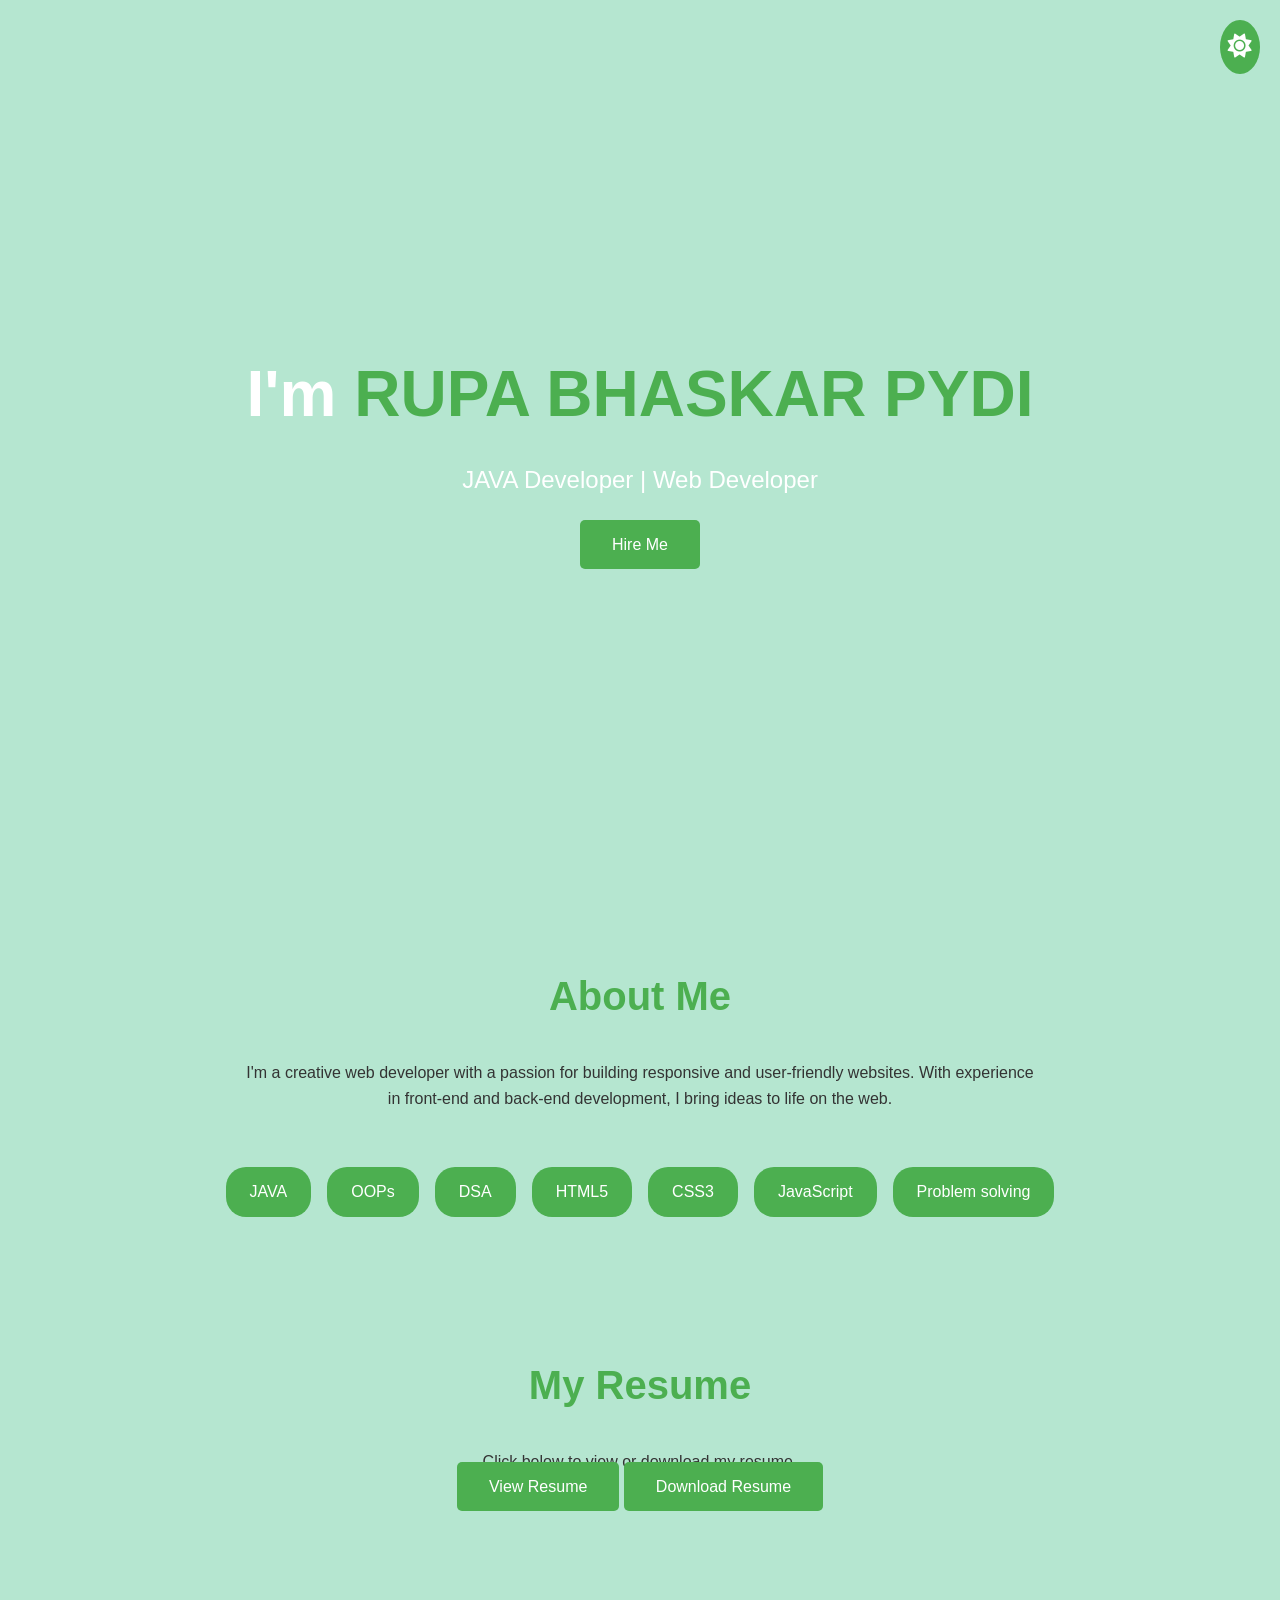
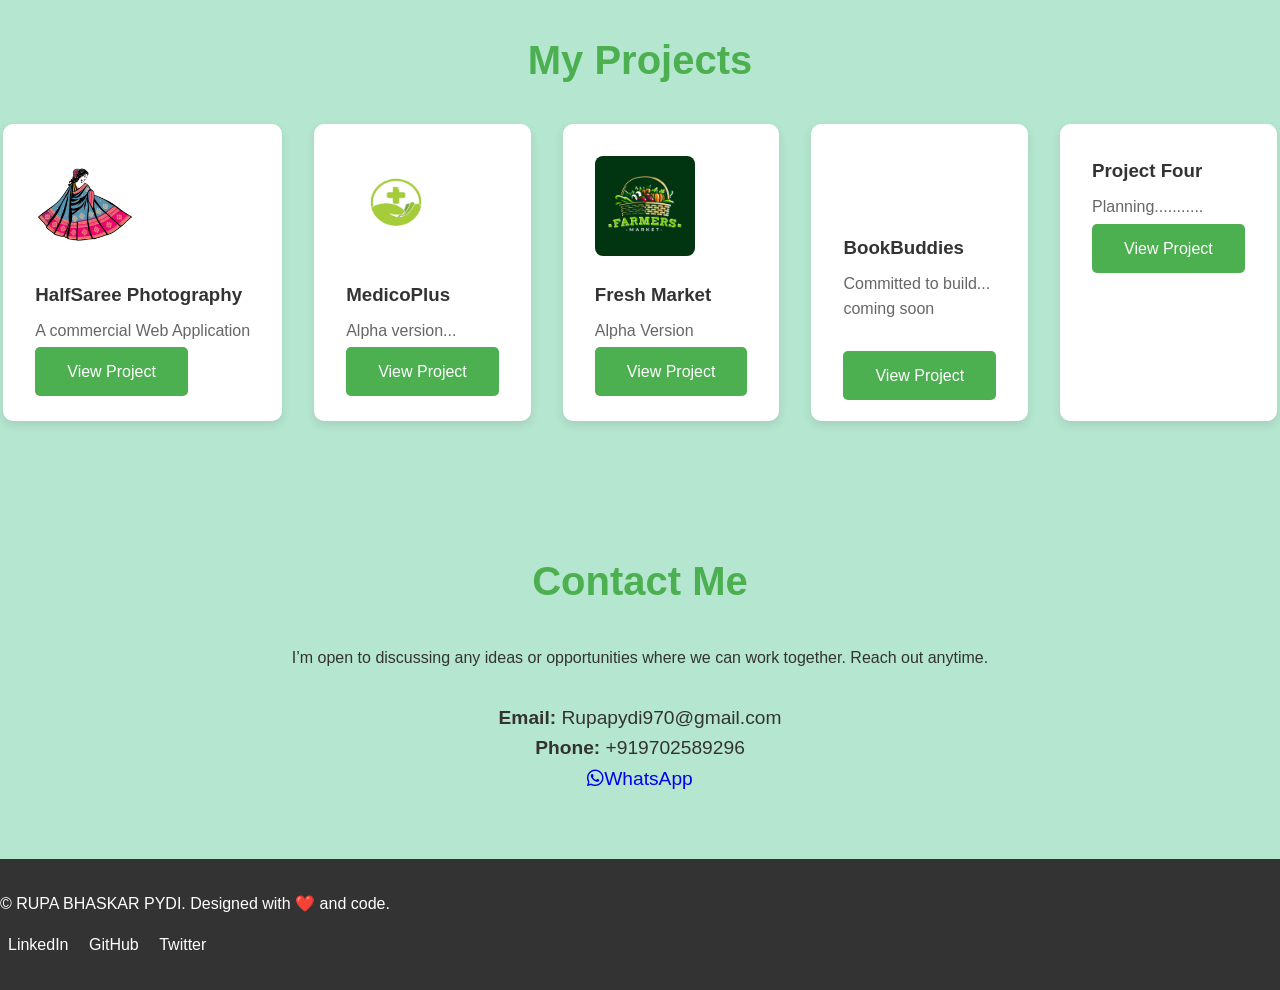
==== index.html @ 327c21d5 "Update index.html" ====
<!DOCTYPE html>
<html lang="en">
<head>
    <meta charset="UTF-8">
    <meta name="viewport" content="width=device-width, initial-scale=1.0">
    <meta http-equiv="X-UA-Compatible" content="ie=edge">
    <title>RupaBhaskar Pydi</title>
    <link rel="stylesheet" href="port.css">
    <!-- <link href="https://fonts.googleapis.com/css2?family=Poppins:wght@300;400;600&display=swap" rel="stylesheet"> -->
    <link rel="stylesheet" href="https://cdnjs.cloudflare.com/ajax/libs/font-awesome/6.0.0-beta3/css/all.min.css" />
</head>
<body >
   <div class="theme-toggle">
        <i id="theme-icon" class="fas fa-sun"></i>
    </div>
    <header>
        <div class="container">
            <div class="hero-content">
                <h1 class="title">I'm <span>RUPA BHASKAR PYDI</span></h1>
                <p class="subtitle">JAVA Developer | Web Developer</p>
                <a href="#contact" class="btn">Hire Me</a>
            </div>
        </div>
    </header>

    <section id="about" class="section">
        <div class="container">
            <h2 class="section-title">About Me</h2>
            <p class="about-text">
                I'm a creative web developer with a passion for building responsive and user-friendly websites. With experience in front-end and back-end development, I bring ideas to life on the web.
            </p>
            <div class="skills">
                <div class="skill-item">JAVA</div>
                <div class="skill-item">OOPs</div>
                <div class="skill-item">DSA</div>
                <div class="skill-item">HTML5</div>
                <div class="skill-item">CSS3</div>
                <div class="skill-item">JavaScript</div>
                <div class="skill-item">Problem solving</div>
            </div>
        </div>
    </section>
      <section id="resume" class="section">
    <div class="container">
        <h2 class="section-title">My Resume</h2>
        <p class="resume-text">Click below to view or download my resume.</p>
        <div class="resume-actions">
            <a href="resume.pdf" class="btn" target="_blank">View Resume</a>
            <a href="resume.pdf" class="btn" download>Download Resume</a>
        </div>
    </div>
</section>

    <section id="projects" class="section">
        <div class="container">
            <h2 class="section-title">My Projects</h2>
            <div class="projects-grid">
                  <div class="project-card">
                    <img src="logo2.png" width="100px" height="100px" alt="Project 1">
                    <h3>HalfSaree Photography</h3>
                    <p>A commercial Web Application </p>
                    <a href="https://halfsaree-event.vercel.app/" class="btn" target="_blank">View Project</a>
                </div>
                <div class="project-card">
                    <img src="logo1.png" width="100px" height="100px" alt="Project 1">
                    <h3>MedicoPlus</h3>
                    <p>Alpha version...</p>
                    <a href="https://rsmedicoplus.netlify.app/" class="btn" target="_blank">View Project</a>
                </div>
                 <div class="project-card">
                    <img src="Market.jpg" width="100px" height="100px" alt="Project 2">
                    <h3>Fresh Market </h3>
                    <p>Alpha Version</p>
                    <a href="https://nanimarket.netlify.app/" class="btn" target="_blank">View Project</a>
                </div>
                <div class="project-card"><br><br><br>
                    <h3>BookBuddies</h3>
                    <p>Committed to build... <br> coming soon</p>
                    <br>
                    <a href="#" class="btn" target="_blank">View Project</a>
                </div>
                <div class="project-card">
                    <h3>Project Four </h3>
                    <p>Planning...........</p>
                    <a href="#" class="btn" target="_blank">View Project</a>
                </div>
                <!-- Add more projects as needed -->
            </div>
        </div>
    </section>

    <section id="contact" class="section">
        <div class="container">
            <h2 class="section-title">Contact Me</h2>
            <p class="contact-text">I’m open to discussing any ideas or opportunities where we can work together. Reach out anytime.</p>
            <div class="contact-info">
                <p><strong>Email:</strong> Rupapydi970@gmail.com</p>
                <p><strong>Phone:</strong> +919702589296</p>
                <a href="https://wa.me/9703589296" style="text-decoration: none;"><i class="fa-brands fa-whatsapp"></i>WhatsApp</a>

            </div>
        </div>
    </section>

    <footer>
        <div class="container">
            <p>&copy; RUPA BHASKAR PYDI. Designed with ❤️ and code.</p>
            <ul class="social-links">
                <li><a href="https://www.linkedin.com/in/rupabhaskar-pydi-5rb/" target="_blank">LinkedIn</a></li>
                <li><a href="https://github.com/Rupabhaskar" target="_blank">GitHub</a></li>
                <li><a href="#" target="_blank">Twitter</a></li>
            </ul>
        </div>
    </footer>

    <script src="Port.js"></script>
</body>
</html>
---- port.css ----
/* Reset */
* {
    margin: 0;
    padding: 0;
    box-sizing: border-box;
}

body {
    font-family: 'Poppins', sans-serif;
    color: var(--text-color, #333);
    background-color: var(--background-color, #f7f7f7);
    line-height: 1.6;
    scroll-behavior: smooth;
    transition: background-color 0.3s, color 0.3s;
}

:root {
    --background-color: #b5e6d0;
    --text-color: #333;
    --primary-color: #4CAF50;
    --secondary-color: #666;
}

.dark-theme {
    --background-color: #333;
    --text-color: #f7f7f7;
    --primary-color: #45a049;
    --secondary-color: #ccc;
}

header {
    background-image: url('assets/hero-background.jpg');
    background-size: cover;
    background-position: center;
    height: 100vh;
    display: flex;
    justify-content: center;
    align-items: center;
    color: white;
    text-align: center;
    position: relative;
}

.header::before {
    content: '';
    position: absolute;
    top: 0;
    left: 0;
    right: 0;
    bottom: 0;
    background-color: rgba(0, 0, 0, 0.5);
}

.hero-content {
    z-index: 1;
}

.title {
    font-size: 4rem;
    margin-bottom: 1rem;
}

.title span {
    color: var(--primary-color);
}

.subtitle {
    font-size: 1.5rem;
    margin-bottom: 2rem;
}

.btn {
    padding: 1rem 2rem;
    background-color: var(--primary-color);
    color: white;
    border: none;
    border-radius: 5px;
    cursor: pointer;
    text-decoration: none;
    transition: background 0.3s ease;
}

.btn:hover {
    background-color: #45a049;
}

.section {
    padding: 4rem 0;
    text-align: center;
}

.section-title {
    font-size: 2.5rem;
    margin-bottom: 2rem;
    color: var(--primary-color);
}

.about-text {
    max-width: 800px;
    margin: 0 auto 3rem auto;
}

.skills {
    display: flex;
    justify-content: center;
    flex-wrap: wrap;
}

.skill-item {
    background-color: var(--primary-color);
    color: white;
    margin: 0.5rem;
    padding: 0.75rem 1.5rem;
    border-radius: 20px;
}

.projects-grid {
    display: flex;
    gap: 2rem;
    justify-content: center;
    flex-wrap: wrap;
}

.project-card {
    background-color: white;
    padding: 2rem;
    border-radius: 10px;
    box-shadow: 0 4px 10px rgba(0, 0, 0, 0.1);
    transition: transform 0.3s ease;
    text-align: left;
}

.project-card img {
    max-width: 100%;
    border-radius: 8px;
    margin-bottom: 1rem;
}

.project-card h3 {
    margin-bottom: 0.5rem;
    color: #333;
}

.project-card p {
    margin-bottom: 1rem;
    color: #666;
}

.project-card:hover {
    transform: translateY(-10px);
}

.contact-text {
    margin-bottom: 2rem;
}

.contact-info {
    font-size: 1.2rem;
}

footer {
    background-color: #333;
    color: white;
    padding: 2rem 0;
}

footer p {
    margin-bottom: 1rem;
}

.social-links {
    list-style: none;
}

.social-links li {
    display: inline-block;
    margin: 0 0.5rem;
}

.social-links li a {
    color: white;
    text-decoration: none;
    transition: color 0.3s ease;
}

.social-links li a:hover {
    color: var(--primary-color);
}

.theme-toggle {
    position: fixed;
    top: 20px;
    right: 20px;
    cursor: pointer;
    font-size: 1.5rem;
    background-color: var(--primary-color);
    padding: 0.5rem;
    border-radius: 50%;
    color: white;
    z-index: 1000;
    transition: background-color 0.3s;
}

.theme-toggle:hover {
    background-color: #45a049;
}
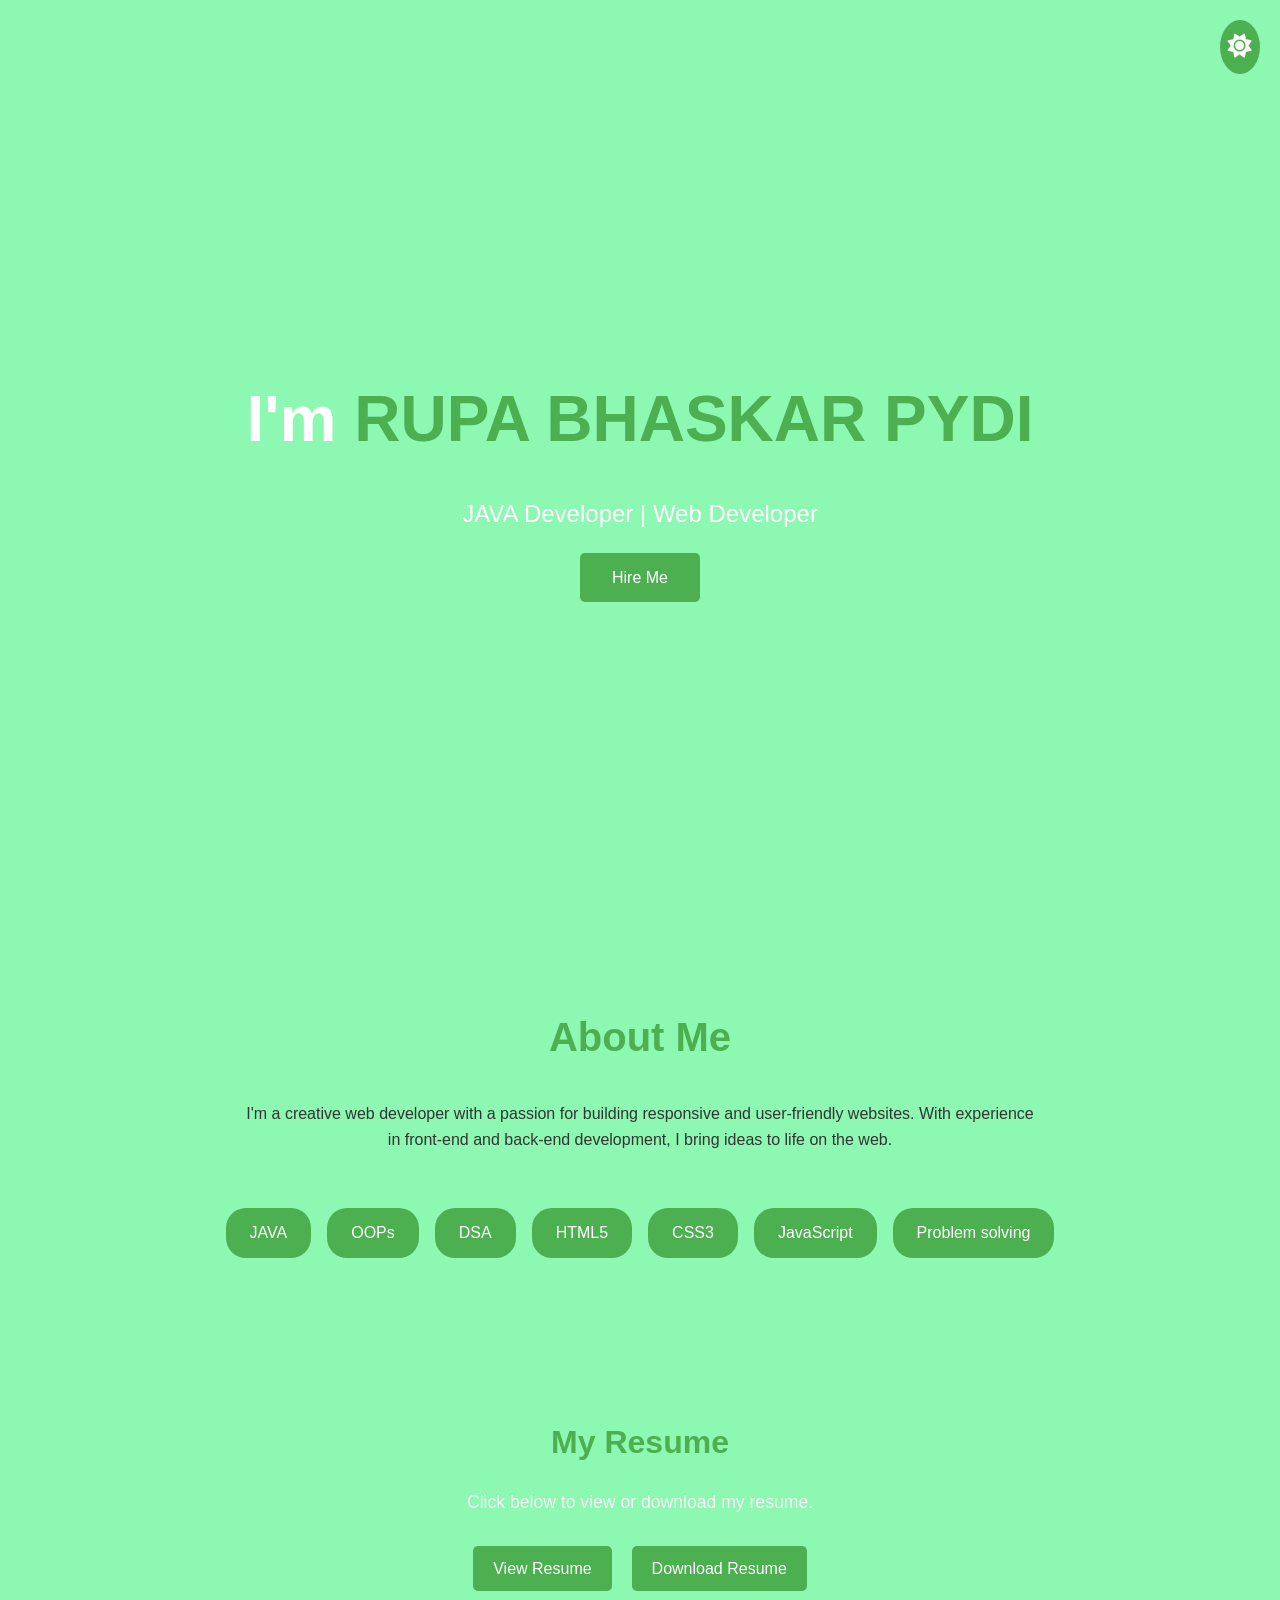
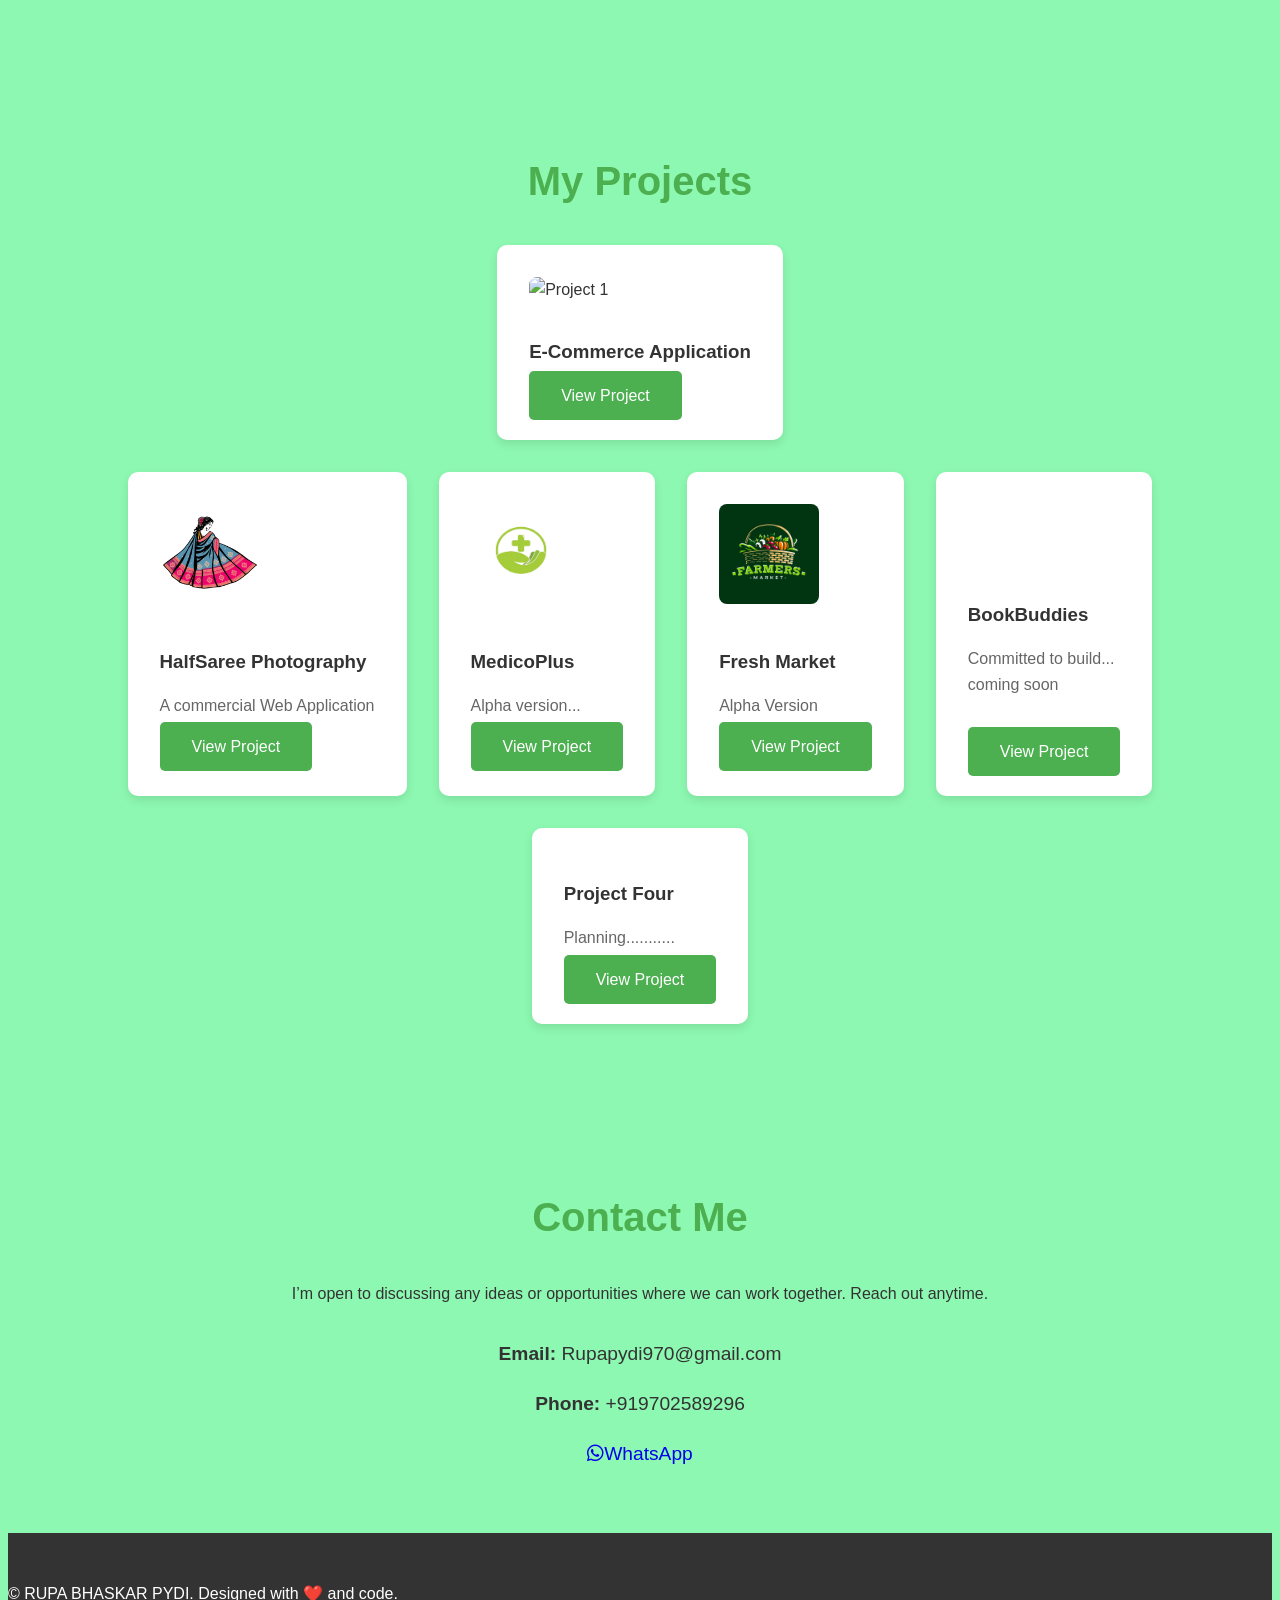
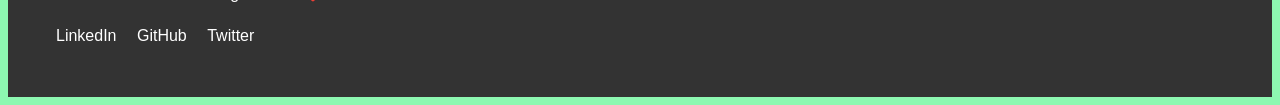
==== commit ba1c97ef: "Update index.html" ====
--- a/index.html
+++ b/index.html
@@ -54,6 +54,13 @@
     <section id="projects" class="section">
         <div class="container">
             <h2 class="section-title">My Projects</h2>
+            <div class="projects-grid">
+                  <div class="project-card">
+                    <img src="logo3.png" width="100px" height="100px" alt="Project 1">
+                    <h3>E-Commerce Application</h3>
+                    <p> </p>
+                    <a href="https://ecomarc.vercel.app/" class="btn" target="_blank">View Project</a>
+                </div>
             <div class="projects-grid">
                   <div class="project-card">
                     <img src="logo2.png" width="100px" height="100px" alt="Project 1">
--- a/port.css
+++ b/port.css
@@ -1,4 +1,4 @@
-/* Reset */
+Reset
 * {
     margin: 0;
     padding: 0;
@@ -15,7 +15,7 @@
 }
 
 :root {
-    --background-color: #b5e6d0;
+    --background-color: #8df8b1;
     --text-color: #333;
     --primary-color: #4CAF50;
     --secondary-color: #666;
@@ -81,7 +81,7 @@
 }
 
 .btn:hover {
-    background-color: #45a049;
+    background-color: #00ff80;
 }
 
 .section {
@@ -202,5 +202,43 @@
 }
 
 .theme-toggle:hover {
-    background-color: #45a049;
-}
+    background-color: ;
+}
+
+#resume {
+    text-align: center;
+    padding: 60px 20px;
+    background-color: var(--background-color);
+}
+
+#resume .section-title {
+    font-size: 2em;
+    margin-bottom: 20px;
+    color: var(--primary-color);
+}
+
+.resume-text {
+    font-size: 1.1em;
+    margin-bottom: 30px;
+    color: #f8f5f5;
+}
+
+.resume-actions {
+    display: flex;
+    justify-content: center;
+    gap: 20px;
+}
+
+.resume-actions .btn {
+    padding: 10px 20px;
+    background-color: #4CAF50; /* You can customize this */
+    color: white;
+    text-decoration: none;
+    border-radius: 5px;
+    transition: background-color 0.3s;
+}
+
+.resume-actions .btn:hover {
+    background-color: #91c29c;
+}
+
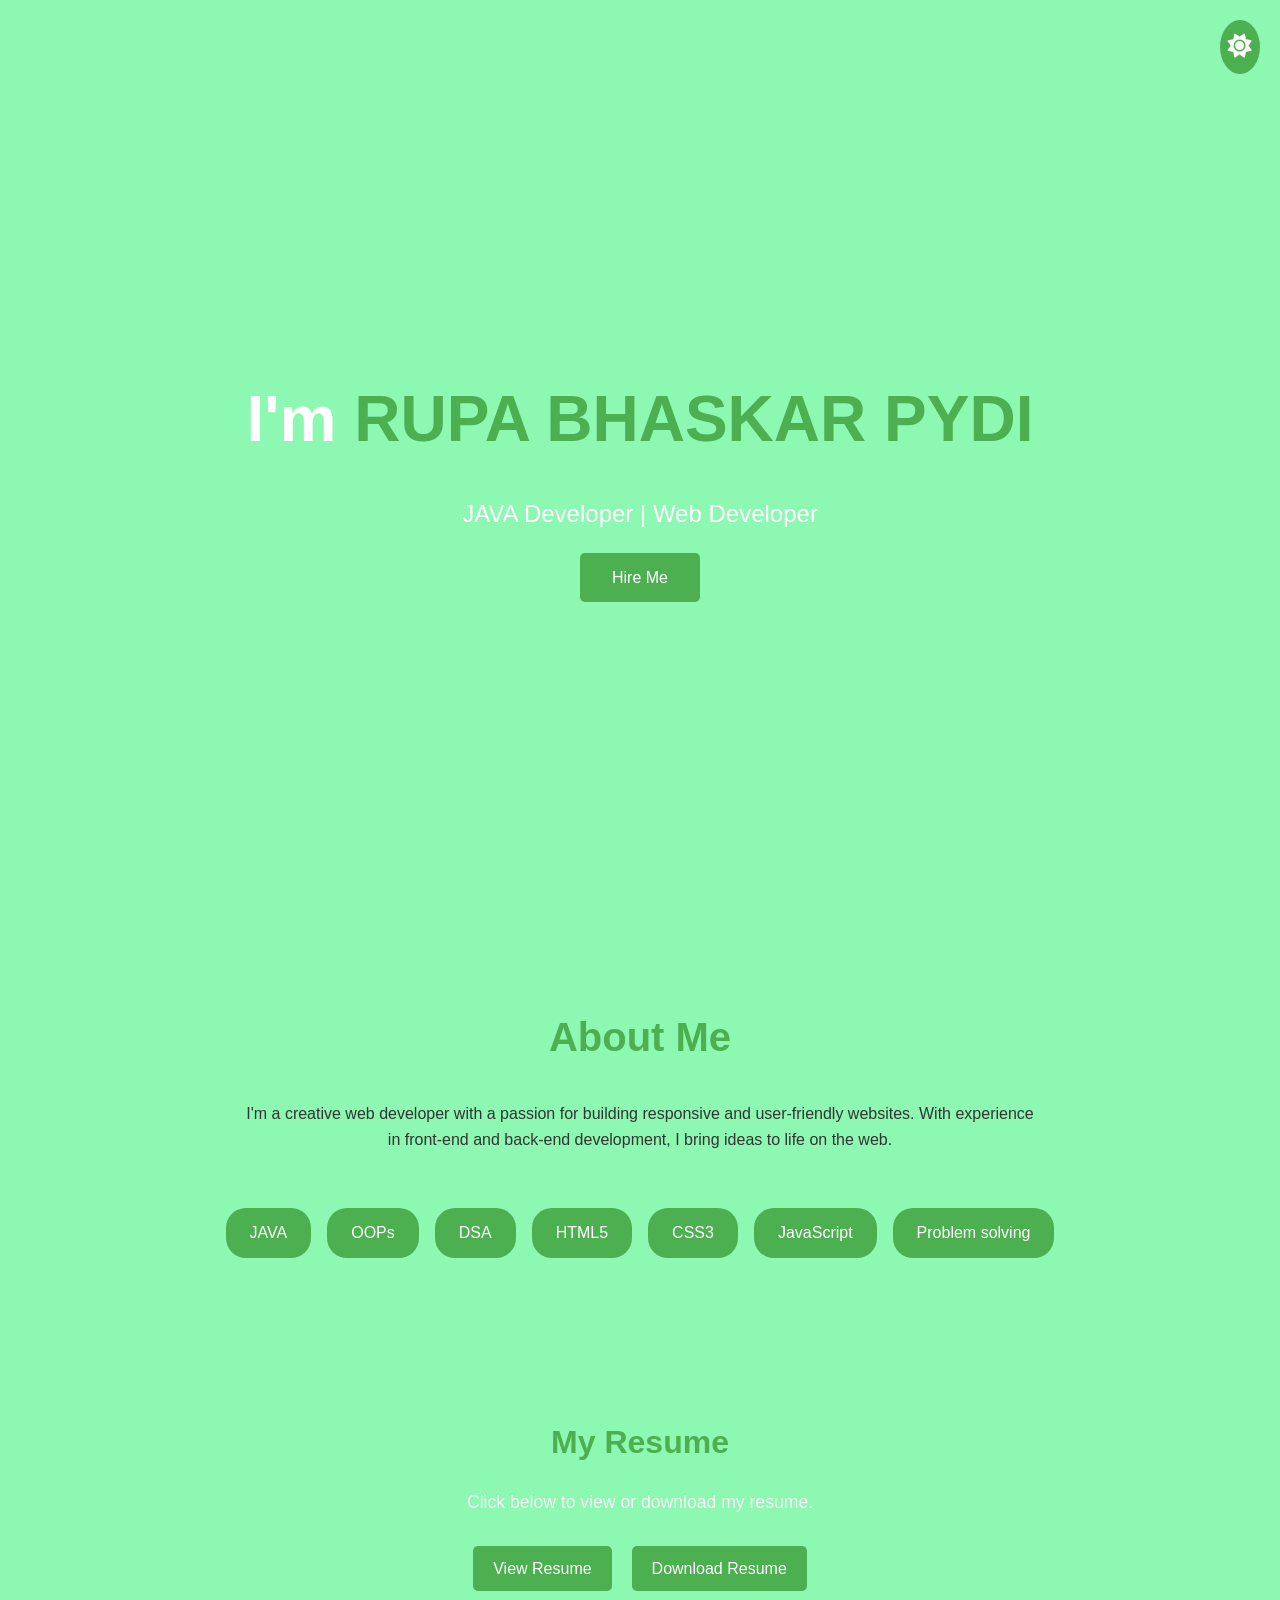
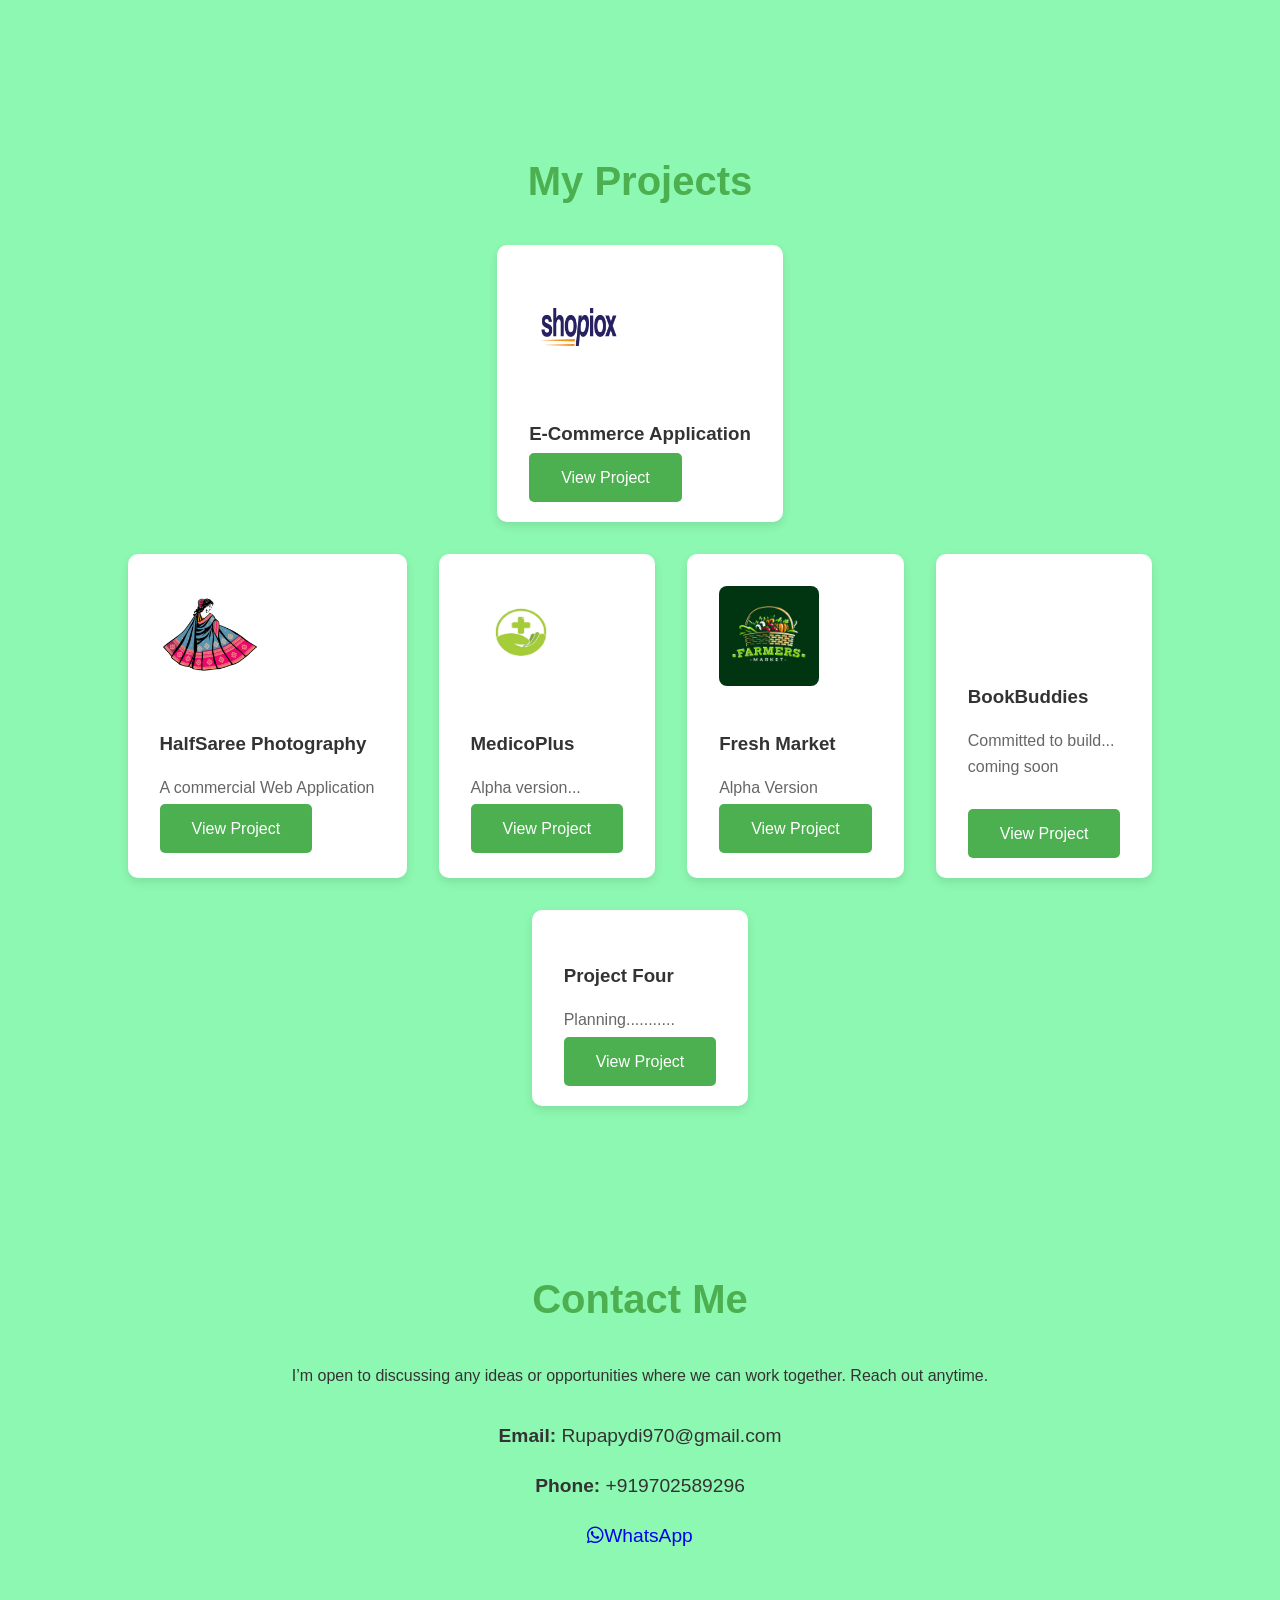
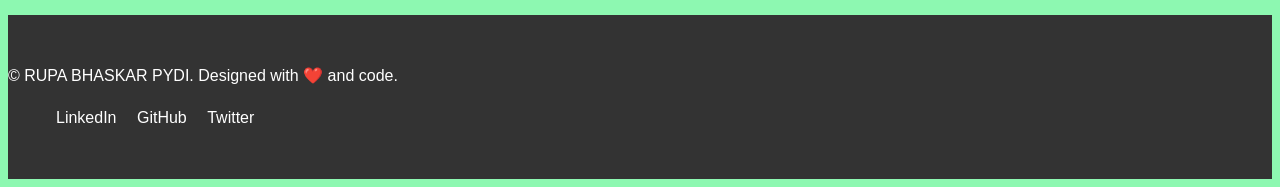
==== commit 6a836e96: "Update index.html" ====
--- a/index.html
+++ b/index.html
@@ -56,7 +56,7 @@
             <h2 class="section-title">My Projects</h2>
             <div class="projects-grid">
                   <div class="project-card">
-                    <img src="logo3.png" width="100px" height="100px" alt="Project 1">
+                    <img src="shopx.png" width="100px" height="100px" alt="Project 1">
                     <h3>E-Commerce Application</h3>
                     <p> </p>
                     <a href="https://ecomarc.vercel.app/" class="btn" target="_blank">View Project</a>
@@ -123,3 +123,4 @@
     <script src="Port.js"></script>
 </body>
 </html>
+
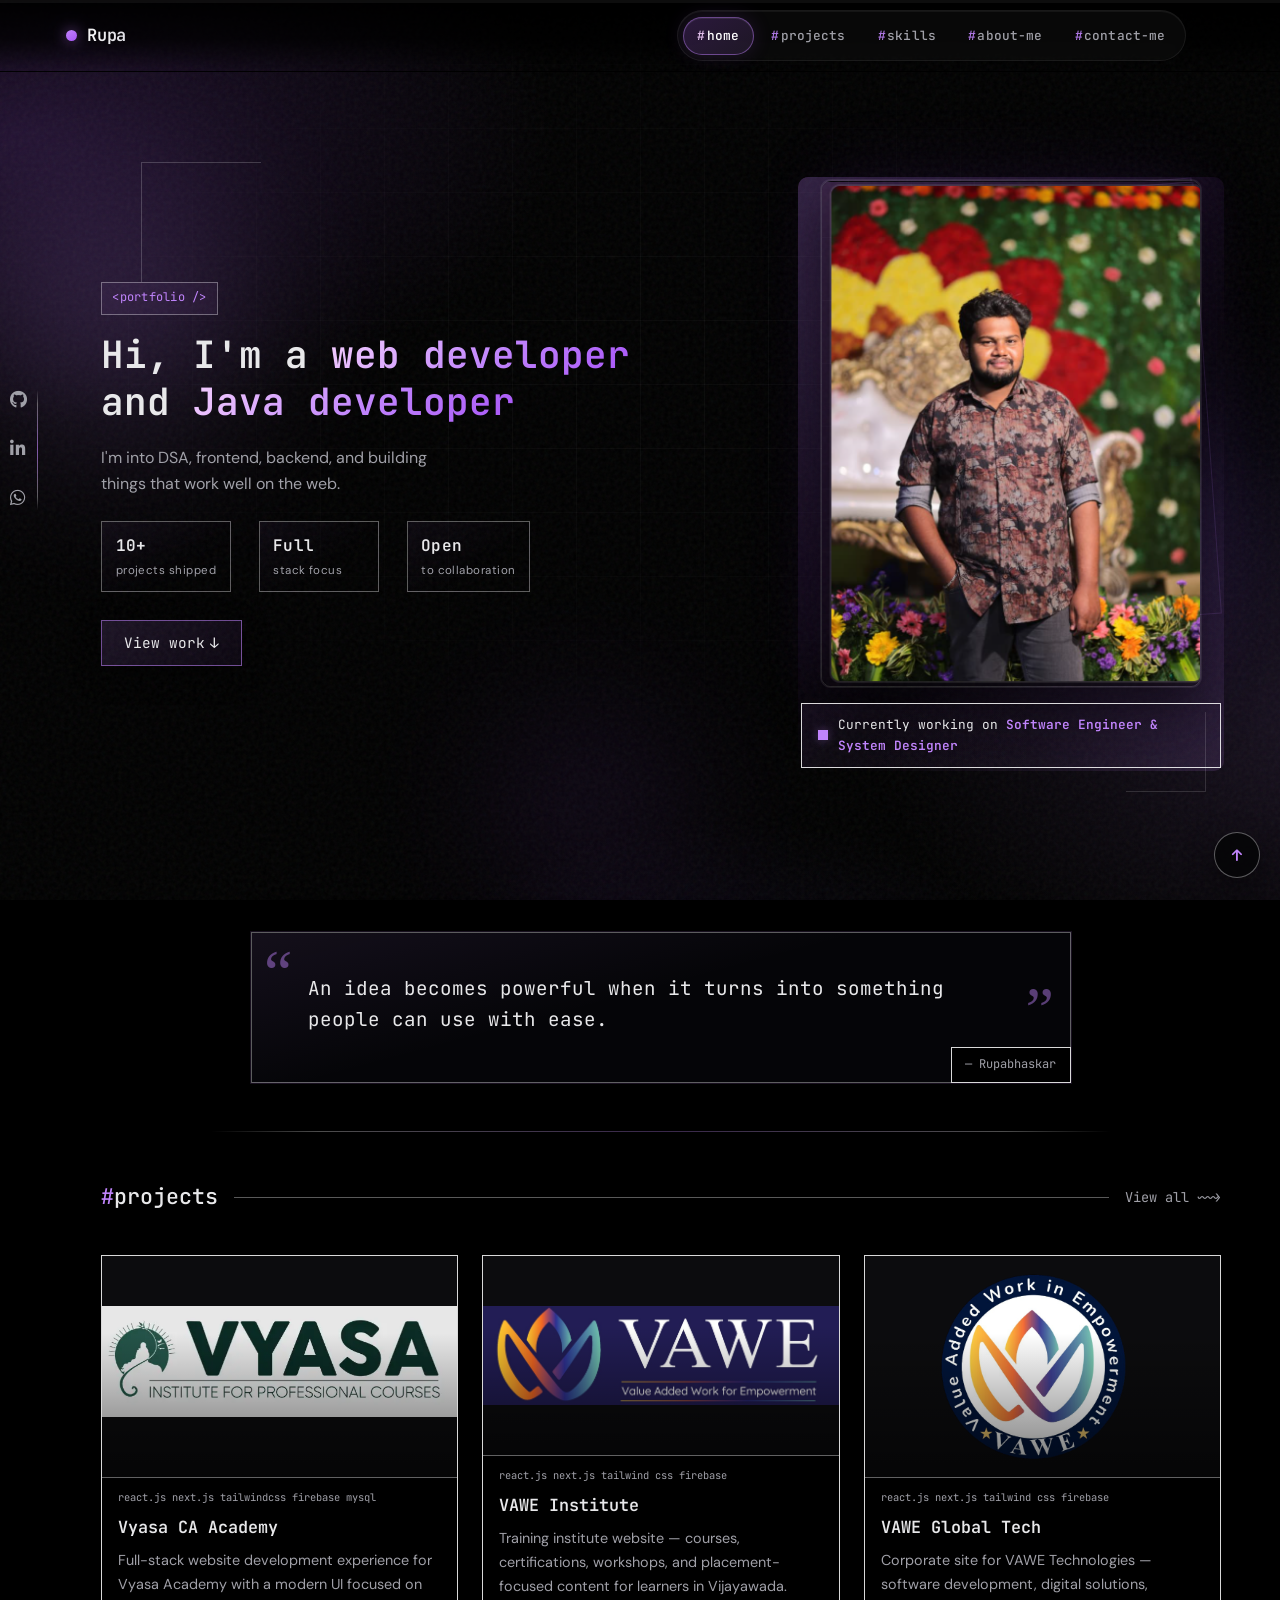
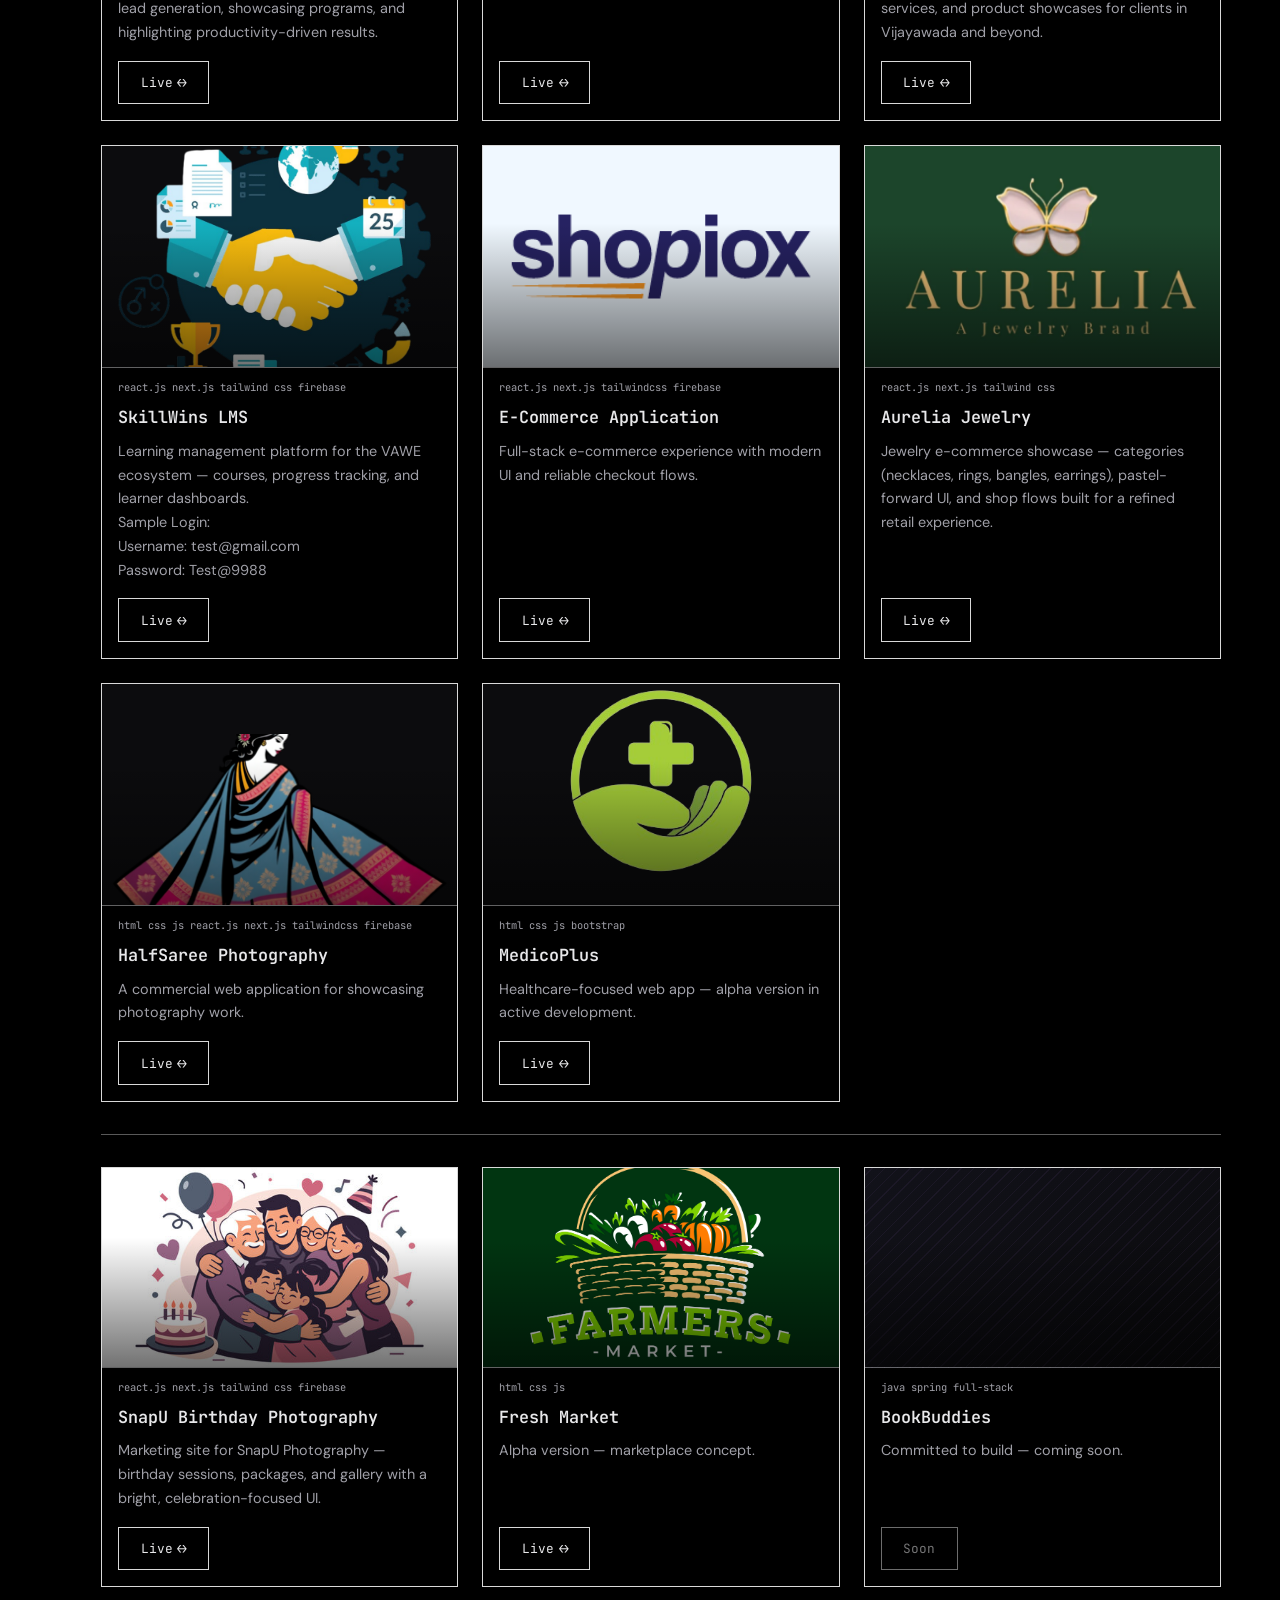
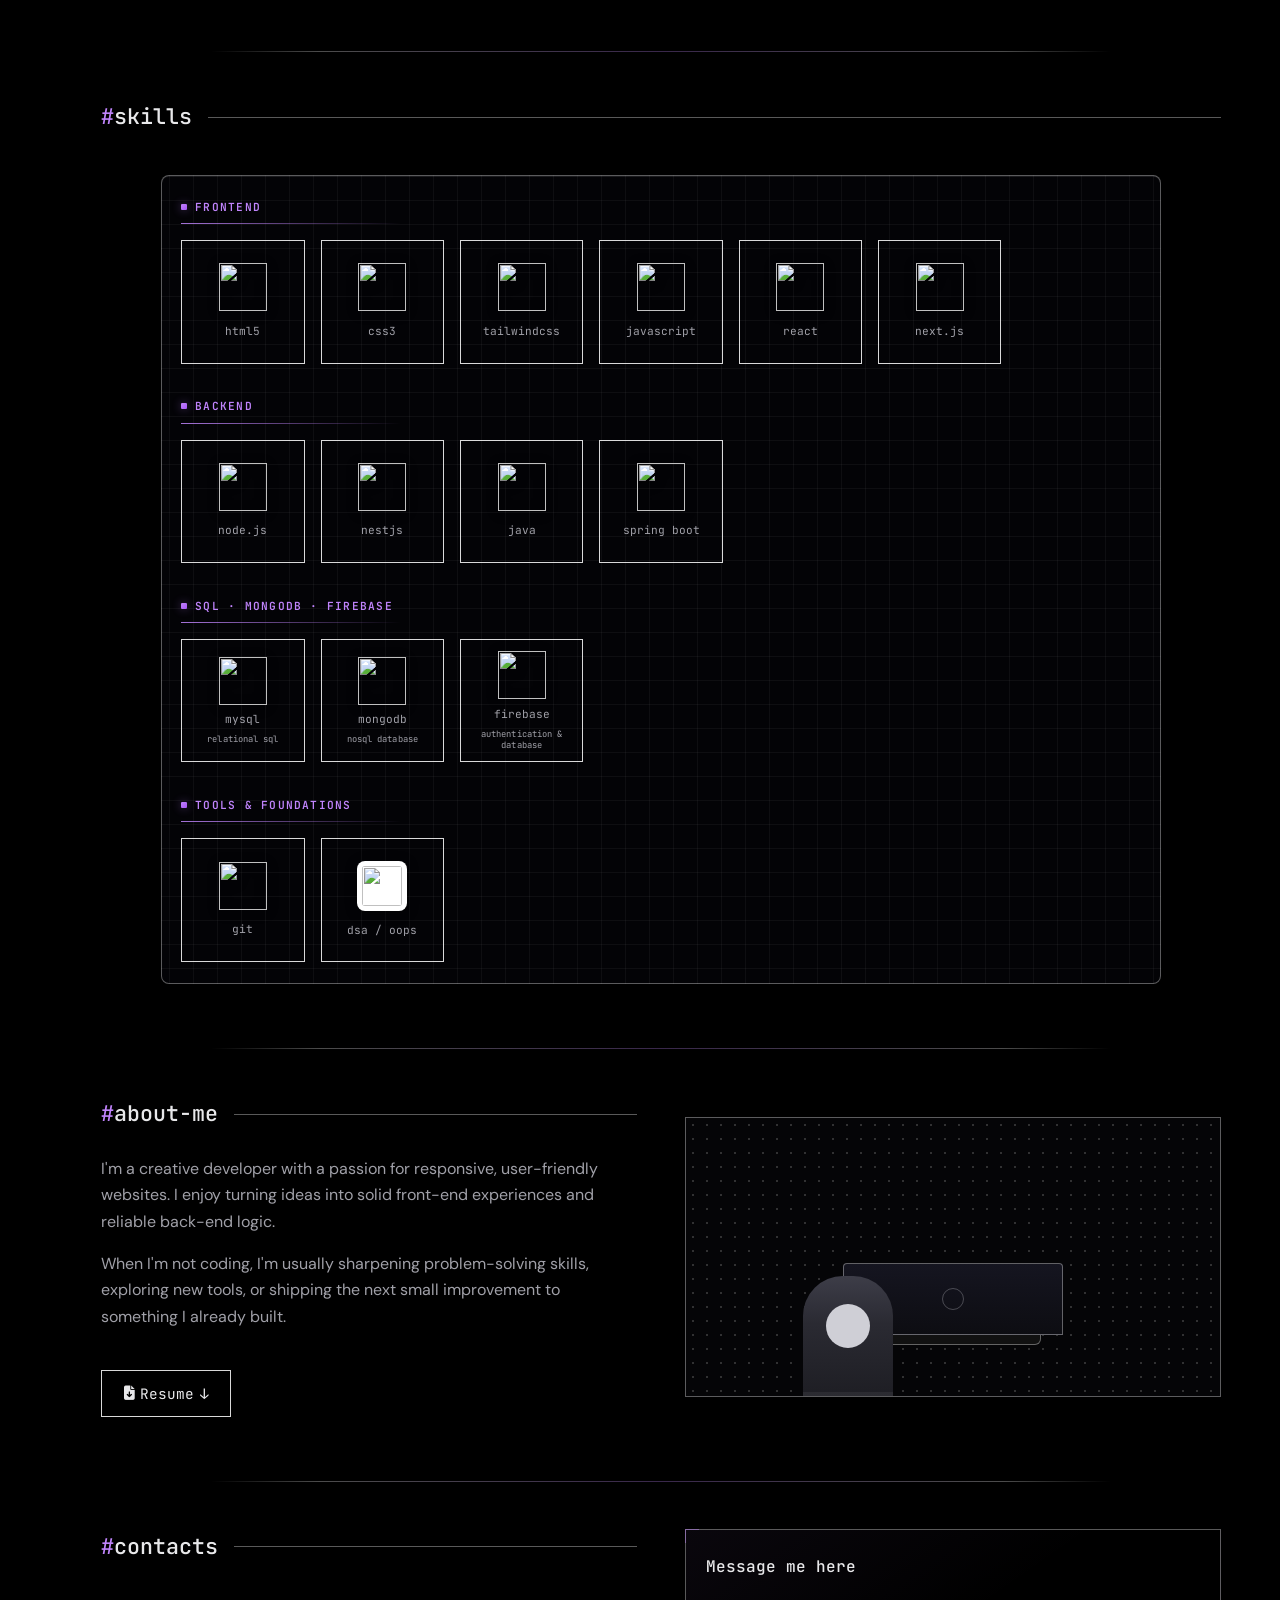
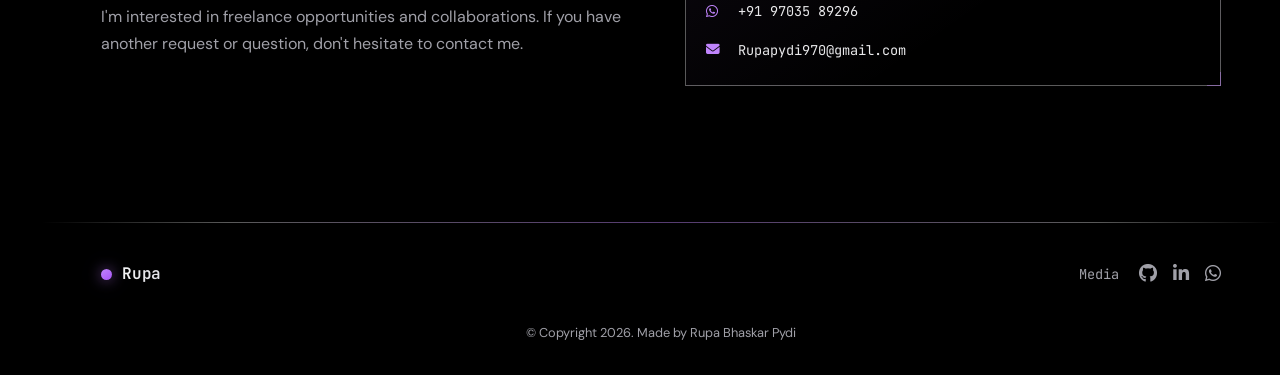
==== commit 722dbf26: "new changes" ====
--- a/index.html
+++ b/index.html
@@ -4,123 +4,360 @@
     <meta charset="UTF-8">
     <meta name="viewport" content="width=device-width, initial-scale=1.0">
     <meta http-equiv="X-UA-Compatible" content="ie=edge">
-    <title>RupaBhaskar Pydi</title>
+    <title>Rupa Bhaskar Pydi — Portfolio</title>
+    <link rel="preconnect" href="https://fonts.googleapis.com">
+    <link rel="preconnect" href="https://fonts.gstatic.com" crossorigin>
+    <link href="https://fonts.googleapis.com/css2?family=DM+Sans:ital,opsz,wght@0,9..40,400;0,9..40,500;0,9..40,600;1,9..40,400&family=JetBrains+Mono:wght@400;500;600&display=swap" rel="stylesheet">
+    <link rel="stylesheet" href="https://cdnjs.cloudflare.com/ajax/libs/font-awesome/6.5.1/css/all.min.css" />
     <link rel="stylesheet" href="port.css">
-    <!-- <link href="https://fonts.googleapis.com/css2?family=Poppins:wght@300;400;600&display=swap" rel="stylesheet"> -->
-    <link rel="stylesheet" href="https://cdnjs.cloudflare.com/ajax/libs/font-awesome/6.0.0-beta3/css/all.min.css" />
 </head>
-<body >
-   <div class="theme-toggle">
-        <i id="theme-icon" class="fas fa-sun"></i>
+<body>
+    <a href="#main-content" class="skip-link">Skip to content</a>
+    <div class="scroll-progress" aria-hidden="true"><span class="scroll-progress__fill"></span></div>
+    <button type="button" class="back-to-top" aria-label="Back to top" hidden>
+        <i class="fas fa-arrow-up" aria-hidden="true"></i>
+    </button>
+
+    <div class="page-decoration" aria-hidden="true">
+        <span class="mesh-gradient"></span>
+        <span class="noise-layer"></span>
+        <span class="glow-orb glow-orb--a"></span>
+        <span class="glow-orb glow-orb--b"></span>
+        <span class="glow-orb glow-orb--c"></span>
+        <span class="grid-lines"></span>
     </div>
-    <header>
+
+    <aside class="side-social" aria-label="Social links">
+        <a href="https://github.com/Rupabhaskar" target="_blank" rel="noopener noreferrer" aria-label="GitHub"><i class="fab fa-github"></i></a>
+        <a href="https://www.linkedin.com/in/rupabhaskar-pydi-5rb/" target="_blank" rel="noopener noreferrer" aria-label="LinkedIn"><i class="fab fa-linkedin-in"></i></a>
+        <a href="https://wa.me/919703589296?text=Hi!%20Are%20you%20ready%20to%20collaborate%3F%20I%27m%20interested%20in%20collaborating." target="_blank" rel="noopener noreferrer" aria-label="WhatsApp"><i class="fab fa-whatsapp"></i></a>
+    </aside>
+
+    <nav class="top-nav" aria-label="Primary">
+        <div class="top-nav__inner">
+            <a href="#home" class="brand">
+                <span class="brand-mark" aria-hidden="true"></span>
+                <span class="brand-name">Rupa</span>
+            </a>
+            <ul class="nav-links" id="site-nav">
+                <li><a href="#home" data-nav="home"><span class="hash">#</span>home</a></li>
+                <li><a href="#projects" data-nav="projects"><span class="hash">#</span>projects</a></li>
+                <li><a href="#skills" data-nav="skills"><span class="hash">#</span>skills</a></li>
+                <li><a href="#about-me" data-nav="about-me"><span class="hash">#</span>about-me</a></li>
+                <li><a href="#contact-me" data-nav="contact-me"><span class="hash">#</span>contact-me</a></li>
+            </ul>
+            <button type="button" class="nav-toggle" aria-label="Open menu" aria-expanded="false" aria-controls="site-nav">
+                <span></span><span></span><span></span>
+            </button>
+        </div>
+    </nav>
+
+    <main id="main-content">
+    <header id="home" class="hero">
+        <div class="hero-inner container">
+            <div class="hero-copy">
+                <span class="hero-tag" aria-hidden="true">&lt;portfolio /&gt;</span>
+                <h1 class="hero-title">
+                    Hi, I'm a <span class="accent">web developer</span> and <span class="accent">Java developer</span>
+                </h1>
+                <p class="hero-sub">I'm into DSA, frontend, backend, and building things that work well on the web.</p>
+                <ul class="hero-stats" aria-label="Highlights">
+                    <li><span class="hero-stats__num">10+</span> <span class="hero-stats__lbl">projects shipped</span></li>
+                    <li><span class="hero-stats__num">Full</span> <span class="hero-stats__lbl">stack focus</span></li>
+                    <li><span class="hero-stats__num">Open</span> <span class="hero-stats__lbl">to collaboration</span></li>
+                </ul>
+                <a href="#projects" class="btn-outline btn-outline--primary">View work <span aria-hidden="true">↓</span></a>
+            </div>
+            <div class="hero-visual">
+                <div class="hero-deco" aria-hidden="true"></div>
+                <div class="hero-photo-wrap">
+                    <img src="rupa-hero.png" alt="Rupa Bhaskar Pydi" class="hero-photo" width="640" height="853" loading="eager" decoding="async" fetchpriority="high" sizes="(max-width: 900px) 85vw, min(380px, 28vw)" onerror="this.style.display='none'; this.nextElementSibling.style.display='flex';">
+                    <div class="hero-photo-fallback" role="img" aria-label="Rupa Bhaskar Pydi">
+                        <span>RB</span>
+                    </div>
+                </div>
+                <div class="status-box">
+                    <span class="status-dot" aria-hidden="true"></span>
+                    <p>Currently working on <strong>Software Engineer &amp; System Designer</strong></p>
+                </div>
+            </div>
+        </div>
+    </header>
+
+    <section class="quote-section container reveal-on-scroll">
+        <blockquote class="quote-card">
+            <span class="quote-mark quote-open" aria-hidden="true">“</span>
+            <p class="quote-text">An idea becomes powerful when it turns into something people can use with ease.</p>
+            <span class="quote-mark quote-close" aria-hidden="true">”</span>
+            <footer class="quote-attrib">— Rupabhaskar</footer>
+        </blockquote>
+    </section>
+
+    <section id="projects" class="section-block reveal-on-scroll">
         <div class="container">
-            <div class="hero-content">
-                <h1 class="title">I'm <span>RUPA BHASKAR PYDI</span></h1>
-                <p class="subtitle">JAVA Developer | Web Developer</p>
-                <a href="#contact" class="btn">Hire Me</a>
-            </div>
-        </div>
-    </header>
-
-    <section id="about" class="section">
+            <div class="section-head">
+                <h2 class="section-heading"><span class="hash">#</span>projects</h2>
+                <span class="section-line" aria-hidden="true"></span>
+                <a href="#projects-more" class="section-link">View all ~~&gt;</a>
+            </div>
+            <div class="projects-row">
+                <article class="project-card">
+                    <div class="project-thumb">
+                        <img style="width: 100%; height: 50%; margin-top: 50px;" src="vyasa.png" alt="" loading="lazy" onerror="this.parentElement.classList.add('thumb-fallback')">
+                    </div>
+                    <p class="project-tech">React.js next.js tailwindcss firebase Mysql</p>
+                    <h3 class="project-title">Vyasa CA Academy</h3>
+                    <p class="project-desc">Full-stack website development experience for Vyasa Academy with a modern UI focused on lead generation, showcasing programs, and highlighting productivity-driven results.</p>
+                    <a href="https://www.vyasastudies.in/" class="btn-outline btn-live" target="_blank" rel="noopener noreferrer">Live <span aria-hidden="true">↔</span></a>
+                </article>
+                <article class="project-card project-card--compact">
+                    <div class="project-thumb project-thumb--sm">
+                        <img style="width: 100%; height: 50%; margin-top: 50px;" src="vaweIn.png" alt="" loading="lazy" onerror="this.parentElement.classList.add('thumb-fallback')">
+                    </div>
+                    <p class="project-tech">React.js Next.js Tailwind CSS Firebase</p>
+                    <h3 class="project-title">VAWE Institute</h3>
+                    <p class="project-desc">Training institute website — courses, certifications, workshops, and placement-focused content for learners in Vijayawada.</p>
+                    <a href="https://www.vaweinstitute.com/" class="btn-outline btn-live" target="_blank" rel="noopener noreferrer">Live <span aria-hidden="true">↔</span></a>
+                </article>
+                <article class="project-card">
+                    <div class="project-thumb">
+                        <img src="vawetech.png" alt="" loading="lazy" onerror="this.parentElement.classList.add('thumb-fallback')">
+                    </div>
+                    <p class="project-tech">React.js Next.js Tailwind CSS Firebase</p>
+                    <h3 class="project-title">VAWE Global Tech</h3>
+                    <p class="project-desc">Corporate site for VAWE Technologies — software development, digital solutions, services, and product showcases for clients in Vijayawada and beyond.</p>
+                    <a href="https://www.vawetechnologies.com/" class="btn-outline btn-live" target="_blank" rel="noopener noreferrer">Live <span aria-hidden="true">↔</span></a>
+                </article>
+                <article class="project-card">
+                    <div class="project-thumb">
+                        <img src="lms.png" alt="" loading="lazy" onerror="this.parentElement.classList.add('thumb-fallback')">
+                    </div>
+                    <p class="project-tech">React.js Next.js Tailwind CSS Firebase</p>
+                    <h3 class="project-title">SkillWins LMS</h3>
+                    <p class="project-desc">Learning management platform for the VAWE ecosystem — courses, progress tracking, and learner dashboards.
+                    </br>Sample Login:</br> Username: test@gmail.com</br> Password: Test@9988
+                    </p>
+                    <a href="https://www.skillwins.in/" class="btn-outline btn-live" target="_blank" rel="noopener noreferrer">Live <span aria-hidden="true">↔</span></a>
+                </article>
+                <article class="project-card">
+                    <div class="project-thumb">
+                        <img style="background-color: aliceblue;" src="shopx.png" alt="" loading="lazy" onerror="this.parentElement.classList.add('thumb-fallback')">
+                    </div>
+                    <p class="project-tech">React.js next.js tailwindcss firebase</p>
+                    <h3 class="project-title">E-Commerce Application</h3>
+                    <p class="project-desc">Full-stack e-commerce experience with modern UI and reliable checkout flows.</p>
+                    <a href="https://ecomarc.vercel.app/" class="btn-outline btn-live" target="_blank" rel="noopener noreferrer">Live <span aria-hidden="true">↔</span></a>
+                </article>
+                <article class="project-card">
+                    <div class="project-thumb">
+                        <img src="arura.png" alt="Aurelia Jewelry — storefront preview" loading="lazy" onerror="this.style.display='none'; this.parentElement.classList.add('thumb-fallback');">
+                    </div>
+                    <p class="project-tech">React.js Next.js Tailwind CSS</p>
+                    <h3 class="project-title">Aurelia Jewelry</h3>
+                    <p class="project-desc">Jewelry e-commerce showcase — categories (necklaces, rings, bangles, earrings), pastel-forward UI, and shop flows built for a refined retail experience.</p>
+                    <a href="https://sample-jewelry.vercel.app/" class="btn-outline btn-live" target="_blank" rel="noopener noreferrer">Live <span aria-hidden="true">↔</span></a>
+                </article>
+                <article class="project-card">
+                    <div class="project-thumb">
+                        <img style="width: 100%; height: 100%; margin-top: 50px;" src="logo2.png" alt="" loading="lazy" onerror="this.parentElement.classList.add('thumb-fallback')">
+                    </div>
+                    <p class="project-tech">HTML CSS JS React.js next.js tailwindcss firebase</p>
+                    <h3 class="project-title">HalfSaree Photography</h3>
+                    <p class="project-desc">A commercial web application for showcasing photography work.</p>
+                    <a href="https://half-saree-photography.vercel.app/" class="btn-outline btn-live" target="_blank" rel="noopener noreferrer">Live <span aria-hidden="true">↔</span></a>
+                </article>
+                <article class="project-card">
+                    <div class="project-thumb">
+                        <img src="logo1.png" alt="" loading="lazy" onerror="this.parentElement.classList.add('thumb-fallback')">
+                    </div>
+                    <p class="project-tech">HTML CSS JS Bootstrap</p>
+                    <h3 class="project-title">MedicoPlus</h3>
+                    <p class="project-desc">Healthcare-focused web app — alpha version in active development.</p>
+                    <a href="https://rsmedicoplus.netlify.app/" class="btn-outline btn-live" target="_blank" rel="noopener noreferrer">Live <span aria-hidden="true">↔</span></a>
+                </article>
+            </div>
+
+            <div id="projects-more" class="projects-more">
+                <article class="project-card project-card--compact">
+                    <div class="project-thumb project-thumb--sm">
+                        <img src="bday.png" alt="" loading="lazy" onerror="this.parentElement.classList.add('thumb-fallback')">
+                    </div>
+                    <p class="project-tech">React.js Next.js Tailwind CSS Firebase</p>
+                    <h3 class="project-title">SnapU Birthday Photography</h3>
+                    <p class="project-desc">Marketing site for SnapU Photography — birthday sessions, packages, and gallery with a bright, celebration-focused UI.</p>
+                    <a href="https://birthday-photography.vercel.app/" class="btn-outline btn-live" target="_blank" rel="noopener noreferrer">Live <span aria-hidden="true">↔</span></a>
+                </article>
+                <article class="project-card project-card--compact">
+                    <div class="project-thumb project-thumb--sm">
+                        <img src="Market.jpg" alt="" loading="lazy" onerror="this.parentElement.classList.add('thumb-fallback')">
+                    </div>
+                    <p class="project-tech">HTML CSS JS</p>
+                    <h3 class="project-title">Fresh Market</h3>
+                    <p class="project-desc">Alpha version — marketplace concept.</p>
+                    <a href="https://nanimarket.netlify.app/" class="btn-outline btn-live" target="_blank" rel="noopener noreferrer">Live <span aria-hidden="true">↔</span></a>
+                </article>
+                <article class="project-card project-card--compact">
+                    <div class="project-thumb project-thumb--sm thumb-fallback" aria-hidden="true"></div>
+                    <p class="project-tech">Java Spring Full-stack</p>
+                    <h3 class="project-title">BookBuddies</h3>
+                    <p class="project-desc">Committed to build — coming soon.</p>
+                    <span class="btn-outline btn-live btn-live--disabled" aria-disabled="true">Soon</span>
+                </article>
+            </div>
+        </div>
+    </section>
+
+    <section id="skills" class="section-block reveal-on-scroll">
         <div class="container">
-            <h2 class="section-title">About Me</h2>
-            <p class="about-text">
-                I'm a creative web developer with a passion for building responsive and user-friendly websites. With experience in front-end and back-end development, I bring ideas to life on the web.
-            </p>
-            <div class="skills">
-                <div class="skill-item">JAVA</div>
-                <div class="skill-item">OOPs</div>
-                <div class="skill-item">DSA</div>
-                <div class="skill-item">HTML5</div>
-                <div class="skill-item">CSS3</div>
-                <div class="skill-item">JavaScript</div>
-                <div class="skill-item">Problem solving</div>
-            </div>
-        </div>
-    </section>
-      <section id="resume" class="section">
-    <div class="container">
-        <h2 class="section-title">My Resume</h2>
-        <p class="resume-text">Click below to view or download my resume.</p>
-        <div class="resume-actions">
-            <a href="resume.pdf" class="btn" target="_blank">View Resume</a>
-            <a href="resume.pdf" class="btn" download>Download Resume</a>
-        </div>
-    </div>
-</section>
-
-    <section id="projects" class="section">
-        <div class="container">
-            <h2 class="section-title">My Projects</h2>
-            <div class="projects-grid">
-                  <div class="project-card">
-                    <img src="shopx.png" width="100px" height="100px" alt="Project 1">
-                    <h3>E-Commerce Application</h3>
-                    <p> </p>
-                    <a href="https://ecomarc.vercel.app/" class="btn" target="_blank">View Project</a>
-                </div>
-            <div class="projects-grid">
-                  <div class="project-card">
-                    <img src="logo2.png" width="100px" height="100px" alt="Project 1">
-                    <h3>HalfSaree Photography</h3>
-                    <p>A commercial Web Application </p>
-                    <a href="https://halfsaree-event.vercel.app/" class="btn" target="_blank">View Project</a>
-                </div>
-                <div class="project-card">
-                    <img src="logo1.png" width="100px" height="100px" alt="Project 1">
-                    <h3>MedicoPlus</h3>
-                    <p>Alpha version...</p>
-                    <a href="https://rsmedicoplus.netlify.app/" class="btn" target="_blank">View Project</a>
-                </div>
-                 <div class="project-card">
-                    <img src="Market.jpg" width="100px" height="100px" alt="Project 2">
-                    <h3>Fresh Market </h3>
-                    <p>Alpha Version</p>
-                    <a href="https://nanimarket.netlify.app/" class="btn" target="_blank">View Project</a>
-                </div>
-                <div class="project-card"><br><br><br>
-                    <h3>BookBuddies</h3>
-                    <p>Committed to build... <br> coming soon</p>
-                    <br>
-                    <a href="#" class="btn" target="_blank">View Project</a>
-                </div>
-                <div class="project-card">
-                    <h3>Project Four </h3>
-                    <p>Planning...........</p>
-                    <a href="#" class="btn" target="_blank">View Project</a>
-                </div>
-                <!-- Add more projects as needed -->
-            </div>
-        </div>
-    </section>
-
-    <section id="contact" class="section">
-        <div class="container">
-            <h2 class="section-title">Contact Me</h2>
-            <p class="contact-text">I’m open to discussing any ideas or opportunities where we can work together. Reach out anytime.</p>
-            <div class="contact-info">
-                <p><strong>Email:</strong> Rupapydi970@gmail.com</p>
-                <p><strong>Phone:</strong> +919702589296</p>
-                <a href="https://wa.me/9703589296" style="text-decoration: none;"><i class="fa-brands fa-whatsapp"></i>WhatsApp</a>
-
-            </div>
-        </div>
-    </section>
-
-    <footer>
-        <div class="container">
-            <p>&copy; RUPA BHASKAR PYDI. Designed with ❤️ and code.</p>
-            <ul class="social-links">
-                <li><a href="https://www.linkedin.com/in/rupabhaskar-pydi-5rb/" target="_blank">LinkedIn</a></li>
-                <li><a href="https://github.com/Rupabhaskar" target="_blank">GitHub</a></li>
-                <li><a href="#" target="_blank">Twitter</a></li>
-            </ul>
+            <div class="section-head section-head--nomenu">
+                <h2 class="section-heading"><span class="hash">#</span>skills</h2>
+                <span class="section-line" aria-hidden="true"></span>
+            </div>
+            <div class="skills-layout">
+                <h3 class="skills-group-title">Frontend</h3>
+                <div class="skill-box">
+                    <img class="skill-icon" src="https://cdn.jsdelivr.net/gh/devicons/devicon@latest/icons/html5/html5-original.svg" alt="" width="48" height="48" loading="lazy" decoding="async">
+                    <span>html5</span>
+                </div>
+                <div class="skill-box">
+                    <img class="skill-icon" src="https://cdn.jsdelivr.net/gh/devicons/devicon@latest/icons/css3/css3-original.svg" alt="" width="48" height="48" loading="lazy" decoding="async">
+                    <span>css3</span>
+                </div>
+                <div class="skill-box">
+                    <img class="skill-icon" src="https://cdn.jsdelivr.net/gh/devicons/devicon@latest/icons/tailwindcss/tailwindcss-original.svg" alt="" width="48" height="48" loading="lazy" decoding="async">
+                    <span>tailwindcss</span>
+                </div>
+                <div class="skill-box">
+                    <img class="skill-icon" src="https://cdn.jsdelivr.net/gh/devicons/devicon@latest/icons/javascript/javascript-original.svg" alt="" width="48" height="48" loading="lazy" decoding="async">
+                    <span>javascript</span>
+                </div>
+                <div class="skill-box">
+                    <img class="skill-icon" src="https://cdn.jsdelivr.net/gh/devicons/devicon@latest/icons/react/react-original.svg" alt="" width="48" height="48" loading="lazy" decoding="async">
+                    <span>react</span>
+                </div>
+                <div class="skill-box">
+                    <img class="skill-icon" src="https://cdn.jsdelivr.net/gh/devicons/devicon@latest/icons/nextjs/nextjs-original.svg" alt="" width="48" height="48" loading="lazy" decoding="async">
+                    <span>next.js</span>
+                </div>
+
+                <h3 class="skills-group-title">Backend</h3>
+                <div class="skill-box">
+                    <img class="skill-icon" src="https://cdn.jsdelivr.net/gh/devicons/devicon@latest/icons/nodejs/nodejs-original.svg" alt="" width="48" height="48" loading="lazy" decoding="async">
+                    <span>node.js</span>
+                </div>
+                <div class="skill-box">
+                    <img class="skill-icon" src="https://cdn.jsdelivr.net/gh/devicons/devicon@latest/icons/nestjs/nestjs-original.svg" alt="" width="48" height="48" loading="lazy" decoding="async">
+                    <span>nestjs</span>
+                </div>
+                <div class="skill-box">
+                    <img class="skill-icon" src="https://cdn.jsdelivr.net/gh/devicons/devicon@latest/icons/java/java-original.svg" alt="" width="48" height="48" loading="lazy" decoding="async">
+                    <span>java</span>
+                </div>
+                <div class="skill-box">
+                    <img class="skill-icon" src="https://cdn.jsdelivr.net/gh/devicons/devicon@latest/icons/spring/spring-original.svg" alt="" width="48" height="48" loading="lazy" decoding="async">
+                    <span>spring boot</span>
+                </div>
+
+                <h3 class="skills-group-title">SQL · MongoDB · Firebase</h3>
+                <div class="skill-box">
+                    <img class="skill-icon" src="https://cdn.jsdelivr.net/gh/devicons/devicon@latest/icons/mysql/mysql-original.svg" alt="" width="48" height="48" loading="lazy" decoding="async">
+                    <span>mysql</span>
+                    <span class="skill-caption">relational sql</span>
+                </div>
+                <div class="skill-box">
+                    <img class="skill-icon" src="https://cdn.jsdelivr.net/gh/devicons/devicon@latest/icons/mongodb/mongodb-original.svg" alt="" width="48" height="48" loading="lazy" decoding="async">
+                    <span>mongodb</span>
+                    <span class="skill-caption">nosql database</span>
+                </div>
+                <div class="skill-box">
+                    <img class="skill-icon" src="https://cdn.jsdelivr.net/gh/devicons/devicon@latest/icons/firebase/firebase-plain.svg" alt="" width="48" height="48" loading="lazy" decoding="async">
+                    <span>firebase</span>
+                    <span class="skill-caption">authentication &amp; database</span>
+                </div>
+
+                <h3 class="skills-group-title">Tools &amp; foundations</h3>
+                <div class="skill-box">
+                    <img class="skill-icon" src="https://cdn.jsdelivr.net/gh/devicons/devicon@latest/icons/git/git-original.svg" alt="" width="48" height="48" loading="lazy" decoding="async">
+                    <span>git</span>
+                </div>
+                <div class="skill-box">
+                    <img class="skill-icon skill-icon--on-light" src="https://cdn.jsdelivr.net/npm/simple-icons@v13/icons/leetcode.svg" alt="" width="48" height="48" loading="lazy" decoding="async">
+                    <span>dsa / oops</span>
+                </div>
+            </div>
+        </div>
+    </section>
+
+    <section id="about-me" class="section-block about-section reveal-on-scroll">
+        <div class="container about-grid">
+            <div class="about-copy">
+                <div class="section-head section-head--nomenu">
+                    <h2 class="section-heading"><span class="hash">#</span>about-me</h2>
+                    <span class="section-line" aria-hidden="true"></span>
+                </div>
+                <p>I'm a creative developer with a passion for responsive, user-friendly websites. I enjoy turning ideas into solid front-end experiences and reliable back-end logic.</p>
+                <p>When I'm not coding, I'm usually sharpening problem-solving skills, exploring new tools, or shipping the next small improvement to something I already built.</p>
+                <a href="RupaBhaskarExp.pdf" class="btn-outline btn-resume" download><i class="fas fa-file-arrow-down" aria-hidden="true"></i> Resume <span aria-hidden="true">↓</span></a>
+            </div>
+            <div class="about-art" aria-hidden="true">
+                <div class="about-art-frame">
+                    <div class="about-art-grid"></div>
+                    <div class="about-art-laptop">
+                        <div class="about-art-screen"></div>
+                        <div class="about-art-base"></div>
+                    </div>
+                    <div class="about-art-figure"></div>
+                </div>
+            </div>
+        </div>
+    </section>
+
+    <section id="contact-me" class="section-block reveal-on-scroll">
+        <div class="container contact-grid">
+            <div>
+                <div class="section-head section-head--nomenu">
+                    <h2 class="section-heading"><span class="hash">#</span>contacts</h2>
+                    <span class="section-line" aria-hidden="true"></span>
+                </div>
+                <p class="contact-lead">I'm interested in freelance opportunities and collaborations. If you have another request or question, don't hesitate to contact me.</p>
+            </div>
+            <div class="contact-card">
+                <h3 class="contact-card-title">Message me here</h3>
+                <ul class="contact-list">
+                    <li>
+                        <i class="fab fa-whatsapp" aria-hidden="true"></i>
+                        <a href="https://wa.me/919703589296?text=Hi!%20Are%20you%20ready%20to%20collaborate%3F%20I%27m%20interested%20in%20collaborating." target="_blank" rel="noopener noreferrer">+91 97035 89296</a>
+                    </li>
+                    <li>
+                        <i class="fas fa-envelope" aria-hidden="true"></i>
+                        <a href="mailto:Rupapydi970@gmail.com">Rupapydi970@gmail.com</a>
+                    </li>
+                </ul>
+            </div>
+        </div>
+    </section>
+    </main>
+
+    <footer class="site-footer">
+        <div class="container footer-inner">
+            <div class="footer-row">
+                <a href="#home" class="brand brand--footer">
+                    <span class="brand-mark" aria-hidden="true"></span>
+                    <span class="brand-name">Rupa</span>
+                </a>
+                <div class="footer-media">
+                    <span class="footer-media-label">Media</span>
+                    <div class="footer-icons">
+                        <a href="https://github.com/Rupabhaskar" target="_blank" rel="noopener noreferrer" aria-label="GitHub"><i class="fab fa-github"></i></a>
+                        <a href="https://www.linkedin.com/in/rupabhaskar-pydi-5rb/" target="_blank" rel="noopener noreferrer" aria-label="LinkedIn"><i class="fab fa-linkedin-in"></i></a>
+                        <a href="https://wa.me/919703589296?text=Hi!%20Are%20you%20ready%20to%20collaborate%3F%20I%27m%20interested%20in%20collaborating." target="_blank" rel="noopener noreferrer" aria-label="WhatsApp"><i class="fab fa-whatsapp"></i></a>
+                    </div>
+                </div>
+            </div>
+            <p class="footer-copy">© Copyright 2026. Made by Rupa Bhaskar Pydi</p>
         </div>
     </footer>
 
     <script src="Port.js"></script>
 </body>
 </html>
-
--- a/port.css
+++ b/port.css
@@ -1,244 +1,1987 @@
-Reset
-* {
+*,
+*::before,
+*::after {
     margin: 0;
     padding: 0;
     box-sizing: border-box;
 }
 
-body {
-    font-family: 'Poppins', sans-serif;
-    color: var(--text-color, #333);
-    background-color: var(--background-color, #f7f7f7);
-    line-height: 1.6;
+:root {
+    --bg: #000000;
+    --text: #e8e8ea;
+    --muted: #a0a0a8;
+    --accent: #c084fc;
+    --accent-deep: #a855f7;
+    --accent-glow: rgba(192, 132, 252, 0.35);
+    --border: rgba(255, 255, 255, 0.85);
+    --border-soft: rgba(255, 255, 255, 0.35);
+    --font-mono: "JetBrains Mono", ui-monospace, monospace;
+    --font-sans: "DM Sans", system-ui, sans-serif;
+    --ease-out: cubic-bezier(0.22, 1, 0.36, 1);
+}
+
+html {
     scroll-behavior: smooth;
-    transition: background-color 0.3s, color 0.3s;
-}
-
-:root {
-    --background-color: #8df8b1;
-    --text-color: #333;
-    --primary-color: #4CAF50;
-    --secondary-color: #666;
-}
-
-.dark-theme {
-    --background-color: #333;
-    --text-color: #f7f7f7;
-    --primary-color: #45a049;
-    --secondary-color: #ccc;
-}
-
-header {
-    background-image: url('assets/hero-background.jpg');
-    background-size: cover;
-    background-position: center;
-    height: 100vh;
-    display: flex;
-    justify-content: center;
-    align-items: center;
-    color: white;
-    text-align: center;
-    position: relative;
-}
-
-.header::before {
-    content: '';
-    position: absolute;
+    scroll-padding-top: 96px;
+}
+
+@media (prefers-reduced-motion: reduce) {
+    html {
+        scroll-behavior: auto;
+    }
+}
+
+/* Skip link + scroll UX */
+.skip-link {
+    position: absolute;
+    left: -9999px;
+    top: 0.75rem;
+    z-index: 10001;
+    padding: 0.55rem 1rem;
+    font-family: var(--font-mono);
+    font-size: 0.82rem;
+    font-weight: 600;
+    color: #0a0a0c;
+    background: linear-gradient(135deg, var(--accent), var(--accent-deep));
+    border-radius: 2px;
+    transition: box-shadow 0.2s;
+}
+
+.skip-link:focus {
+    left: 0.75rem;
+    outline: none;
+    box-shadow: 0 0 0 3px rgba(192, 132, 252, 0.45);
+}
+
+.scroll-progress {
+    position: fixed;
     top: 0;
     left: 0;
     right: 0;
+    height: 3px;
+    z-index: 1001;
+    pointer-events: none;
+    background: rgba(255, 255, 255, 0.05);
+}
+
+.scroll-progress__fill {
+    display: block;
+    height: 100%;
+    transform-origin: left center;
+    transform: scaleX(0);
+    background: linear-gradient(90deg, var(--accent-deep), var(--accent), #f0abfc);
+}
+
+.back-to-top {
+    position: fixed;
+    bottom: 1.35rem;
+    right: 1.25rem;
+    z-index: 998;
+    width: 46px;
+    height: 46px;
+    display: flex;
+    align-items: center;
+    justify-content: center;
+    border-radius: 50%;
+    border: 1px solid var(--border-soft);
+    background: rgba(6, 6, 8, 0.92);
+    color: var(--accent);
+    cursor: pointer;
+    box-shadow: 0 12px 32px rgba(0, 0, 0, 0.45);
+    transition:
+        transform 0.25s var(--ease-out),
+        border-color 0.25s,
+        background 0.25s,
+        color 0.25s;
+}
+
+.back-to-top:hover {
+    border-color: rgba(192, 132, 252, 0.55);
+    background: rgba(192, 132, 252, 0.12);
+    transform: translateY(-3px);
+}
+
+.back-to-top:focus-visible {
+    outline: 2px solid var(--accent);
+    outline-offset: 3px;
+}
+
+@media (prefers-reduced-motion: reduce) {
+    .back-to-top {
+        transition: none;
+    }
+
+    .back-to-top:hover {
+        transform: none;
+    }
+}
+
+:focus:not(:focus-visible) {
+    outline: none;
+}
+
+:focus-visible {
+    outline: 2px solid var(--accent);
+    outline-offset: 3px;
+}
+
+main#main-content {
+    position: relative;
+    z-index: 1;
+}
+
+body {
+    font-family: var(--font-sans);
+    color: var(--text);
+    background: var(--bg);
+    line-height: 1.65;
+    min-height: 100vh;
+}
+
+@media (min-width: 901px) {
+    body {
+        padding-left: 42px;
+    }
+}
+
+a {
+    color: inherit;
+    text-decoration: none;
+}
+
+img {
+    max-width: 100%;
+    display: block;
+}
+
+.container {
+    width: min(1120px, calc(100% - 3rem));
+    margin-inline: auto;
+}
+
+/* --- Ambient background (non-interactive) --- */
+.page-decoration {
+    position: fixed;
+    inset: 0;
+    z-index: 0;
+    pointer-events: none;
+    overflow: hidden;
+}
+
+.mesh-gradient {
+    position: absolute;
+    inset: -20%;
+    background:
+        radial-gradient(ellipse 55% 42% at 15% 25%, rgba(168, 85, 247, 0.18), transparent 55%),
+        radial-gradient(ellipse 50% 45% at 88% 72%, rgba(192, 132, 252, 0.12), transparent 50%),
+        radial-gradient(ellipse 40% 35% at 55% 95%, rgba(139, 92, 246, 0.08), transparent 45%);
+}
+
+.noise-layer {
+    position: absolute;
+    inset: 0;
+    opacity: 0.055;
+    background-image: url("data:image/svg+xml,%3Csvg viewBox='0 0 256 256' xmlns='http://www.w3.org/2000/svg'%3E%3Cfilter id='n'%3E%3CfeTurbulence type='fractalNoise' baseFrequency='0.85' numOctaves='4' stitchTiles='stitch'/%3E%3C/filter%3E%3Crect width='100%25' height='100%25' filter='url(%23n)'/%3E%3C/svg%3E");
+}
+
+.grid-lines {
+    position: absolute;
+    inset: 0;
+    background-image:
+        linear-gradient(rgba(255, 255, 255, 0.03) 1px, transparent 1px),
+        linear-gradient(90deg, rgba(255, 255, 255, 0.03) 1px, transparent 1px);
+    background-size: 64px 64px;
+    mask-image: radial-gradient(ellipse 75% 65% at 50% 40%, black 15%, transparent 72%);
+}
+
+.glow-orb {
+    position: absolute;
+    border-radius: 50%;
+    filter: blur(72px);
+    opacity: 0.45;
+    animation: orb-float 22s var(--ease-out) infinite alternate;
+}
+
+.glow-orb--a {
+    width: min(420px, 55vw);
+    height: min(420px, 55vw);
+    left: -8%;
+    top: 12%;
+    background: radial-gradient(circle, rgba(192, 132, 252, 0.55) 0%, transparent 68%);
+    animation-delay: 0s;
+}
+
+.glow-orb--b {
+    width: min(340px, 45vw);
+    height: min(340px, 45vw);
+    right: -5%;
+    top: 38%;
+    background: radial-gradient(circle, rgba(139, 92, 246, 0.4) 0%, transparent 70%);
+    animation-delay: -7s;
+    animation-duration: 26s;
+}
+
+.glow-orb--c {
+    width: min(280px, 40vw);
+    height: min(280px, 40vw);
+    left: 35%;
+    bottom: -5%;
+    background: radial-gradient(circle, rgba(168, 85, 247, 0.35) 0%, transparent 72%);
+    animation-delay: -14s;
+    animation-duration: 19s;
+}
+
+@keyframes orb-float {
+    0% {
+        transform: translate(0, 0) scale(1);
+    }
+    100% {
+        transform: translate(3%, -4%) scale(1.06);
+    }
+}
+
+@media (prefers-reduced-motion: reduce) {
+    .glow-orb {
+        animation: none;
+        opacity: 0.28;
+    }
+}
+
+/* Scroll reveal */
+.reveal-on-scroll {
+    opacity: 0;
+    transform: translate3d(0, 32px, 0);
+    transition:
+        opacity 0.75s var(--ease-out),
+        transform 0.75s var(--ease-out);
+}
+
+.reveal-on-scroll.is-visible {
+    opacity: 1;
+    transform: translate3d(0, 0, 0);
+}
+
+@media (prefers-reduced-motion: reduce) {
+    .reveal-on-scroll,
+    .reveal-on-scroll.reveal-on-scroll--pending {
+        opacity: 1;
+        transform: none;
+        transition: none;
+    }
+}
+
+/* --- Side social --- */
+.side-social {
+    position: fixed;
+    left: 0;
+    top: 50%;
+    transform: translateY(-50%);
+    z-index: 900;
+    display: flex;
+    flex-direction: column;
+    gap: 1.25rem;
+    padding: 1rem 0.65rem;
+}
+
+.side-social::after {
+    content: "";
+    position: absolute;
+    top: 12%;
+    bottom: 12%;
+    right: 0;
+    width: 1px;
+    background: linear-gradient(
+        180deg,
+        transparent,
+        var(--border-soft) 12%,
+        rgba(192, 132, 252, 0.65) 50%,
+        var(--border-soft) 88%,
+        transparent
+    );
+    pointer-events: none;
+}
+
+.side-social a {
+    color: var(--muted);
+    font-size: 1.1rem;
+    transition: color 0.2s, transform 0.2s;
+}
+
+.side-social a:hover {
+    color: var(--accent);
+    transform: translateX(2px);
+}
+
+/* --- Top nav --- */
+.top-nav {
+    position: fixed;
+    top: 0;
+    left: 0;
+    right: 0;
+    z-index: 1000;
+    padding: 0.65rem calc(2.5rem + 36px) 0.65rem 3rem;
+    background: linear-gradient(180deg, rgba(0, 0, 0, 0.94) 0%, rgba(0, 0, 0, 0.72) 55%, transparent 100%);
+    border-bottom: 1px solid transparent;
+    transition:
+        background 0.35s var(--ease-out),
+        border-color 0.35s,
+        box-shadow 0.35s var(--ease-out);
+}
+
+.top-nav.scrolled {
+    background: rgba(4, 4, 6, 0.82);
+    border-bottom-color: rgba(255, 255, 255, 0.08);
+    backdrop-filter: blur(14px) saturate(1.2);
+    -webkit-backdrop-filter: blur(14px) saturate(1.2);
+    box-shadow:
+        0 1px 0 rgba(192, 132, 252, 0.06),
+        0 12px 40px rgba(0, 0, 0, 0.45);
+}
+
+.top-nav__inner {
+    width: min(1120px, calc(100% - 2rem));
+    margin-inline: auto;
+    display: flex;
+    align-items: center;
+    justify-content: space-between;
+    gap: 1rem;
+}
+
+.brand {
+    display: inline-flex;
+    align-items: center;
+    gap: 0.65rem;
+    font-family: var(--font-mono);
+    font-weight: 600;
+    font-size: 1.06rem;
+    letter-spacing: -0.02em;
+    color: var(--text);
+    text-decoration: none;
+    padding: 0.4rem 0.55rem 0.4rem 0;
+    border-radius: 10px;
+    transition:
+        color 0.25s,
+        background 0.25s,
+        box-shadow 0.25s;
+}
+
+.brand:hover,
+.brand:focus-visible {
+    color: #fff;
+    background: rgba(255, 255, 255, 0.04);
+    box-shadow: 0 0 0 1px rgba(255, 255, 255, 0.06);
+    outline: none;
+}
+
+.brand-mark {
+    width: 11px;
+    height: 11px;
+    border-radius: 50%;
+    background: linear-gradient(145deg, var(--accent), var(--accent-deep));
+    box-shadow:
+        0 0 14px rgba(192, 132, 252, 0.55),
+        0 0 28px rgba(168, 85, 247, 0.2);
+    transition:
+        transform 0.35s var(--ease-out),
+        box-shadow 0.35s;
+}
+
+.brand:hover .brand-mark,
+.brand:focus-visible .brand-mark {
+    transform: scale(1.12);
+    box-shadow:
+        0 0 18px rgba(192, 132, 252, 0.75),
+        0 0 36px rgba(168, 85, 247, 0.28);
+}
+
+.brand-name {
+    background: linear-gradient(90deg, #f4f4f5 0%, #e0e0e6 100%);
+    -webkit-background-clip: text;
+    background-clip: text;
+    color: transparent;
+}
+
+.nav-links {
+    list-style: none;
+    display: flex;
+    flex-wrap: wrap;
+    align-items: center;
+    gap: 0.2rem;
+    padding: 0.32rem;
+    font-family: var(--font-mono);
+    font-size: 0.8rem;
+    font-weight: 500;
+    letter-spacing: 0.01em;
+    background: rgba(255, 255, 255, 0.03);
+    border: 1px solid rgba(255, 255, 255, 0.07);
+    border-radius: 999px;
+    backdrop-filter: blur(10px);
+    -webkit-backdrop-filter: blur(10px);
+    box-shadow: inset 0 1px 0 rgba(255, 255, 255, 0.05);
+}
+
+.nav-links a {
+    position: relative;
+    display: block;
+    color: var(--muted);
+    text-decoration: none;
+    padding: 0.48rem 0.85rem;
+    border-radius: 999px;
+    border: 1px solid transparent;
+    transition:
+        color 0.25s,
+        background 0.25s,
+        border-color 0.25s,
+        box-shadow 0.25s;
+}
+
+.nav-links a:hover,
+.nav-links a:focus-visible {
+    color: var(--text);
+    background: rgba(255, 255, 255, 0.06);
+    border-color: rgba(255, 255, 255, 0.08);
+    outline: none;
+}
+
+.nav-links .hash {
+    color: var(--accent);
+    margin-right: 0.08em;
+    opacity: 0.95;
+    transition: color 0.25s;
+}
+
+.nav-links a.is-active {
+    color: #fff;
+    background: linear-gradient(145deg, rgba(168, 85, 247, 0.22), rgba(192, 132, 252, 0.12));
+    border-color: rgba(192, 132, 252, 0.45);
+    box-shadow:
+        0 0 20px rgba(168, 85, 247, 0.15),
+        inset 0 1px 0 rgba(255, 255, 255, 0.08);
+}
+
+.nav-links a.is-active .hash {
+    color: #f5d0fe;
+}
+
+.nav-toggle {
+    display: none;
+    flex-direction: column;
+    justify-content: center;
+    gap: 5px;
+    width: 44px;
+    height: 44px;
+    background: rgba(255, 255, 255, 0.04);
+    border: 1px solid rgba(255, 255, 255, 0.12);
+    padding: 0;
+    cursor: pointer;
+    border-radius: 12px;
+    transition:
+        background 0.25s,
+        border-color 0.25s,
+        box-shadow 0.25s;
+}
+
+.nav-toggle:hover {
+    background: rgba(192, 132, 252, 0.1);
+    border-color: rgba(192, 132, 252, 0.35);
+}
+
+.nav-toggle:focus-visible {
+    outline: 2px solid var(--accent);
+    outline-offset: 3px;
+}
+
+.nav-toggle span {
+    display: block;
+    width: 20px;
+    height: 2px;
+    margin-inline: auto;
+    background: linear-gradient(90deg, #e8e8ec, #c8c8d0);
+    border-radius: 2px;
+    transition:
+        transform 0.3s var(--ease-out),
+        opacity 0.25s;
+    transform-origin: center;
+}
+
+.nav-toggle.is-open span:nth-child(1) {
+    transform: translateY(7px) rotate(45deg);
+}
+
+.nav-toggle.is-open span:nth-child(2) {
+    opacity: 0;
+    transform: scaleX(0);
+}
+
+.nav-toggle.is-open span:nth-child(3) {
+    transform: translateY(-7px) rotate(-45deg);
+}
+
+@media (prefers-reduced-motion: reduce) {
+    .top-nav,
+    .brand,
+    .brand-mark,
+    .nav-links a,
+    .nav-toggle span {
+        transition: none;
+    }
+}
+
+@media (max-width: 900px) {
+    .side-social {
+        display: none;
+    }
+
+    .top-nav {
+        padding-left: 1.15rem;
+        padding-right: 1.15rem;
+    }
+
+    .top-nav__inner {
+        width: 100%;
+    }
+
+    .nav-toggle {
+        display: flex;
+    }
+
+    .nav-links {
+        position: fixed;
+        top: calc(3.5rem + 8px);
+        right: 1rem;
+        left: 1rem;
+        flex-direction: column;
+        align-items: stretch;
+        gap: 0.2rem;
+        padding: 0.65rem;
+        background: rgba(10, 10, 14, 0.97);
+        border: 1px solid rgba(255, 255, 255, 0.1);
+        border-radius: 14px;
+        display: none;
+        box-shadow:
+            0 20px 50px rgba(0, 0, 0, 0.55),
+            0 0 0 1px rgba(192, 132, 252, 0.08);
+        backdrop-filter: blur(16px);
+        -webkit-backdrop-filter: blur(16px);
+    }
+
+    .nav-links.is-open {
+        display: flex;
+    }
+
+    .nav-links li a {
+        border-radius: 10px;
+        padding: 0.75rem 1rem;
+    }
+}
+
+/* --- Hero --- */
+.hero {
+    position: relative;
+    z-index: 1;
+    padding: 7rem 0 4rem;
+    min-height: 100vh;
+    display: flex;
+    align-items: center;
+}
+
+.hero::before {
+    content: "";
+    position: absolute;
+    top: 18%;
+    left: 8%;
+    width: 120px;
+    height: 120px;
+    border-left: 1px solid var(--border-soft);
+    border-top: 1px solid var(--border-soft);
+    opacity: 0.55;
+    pointer-events: none;
+}
+
+.hero::after {
+    content: "";
+    position: absolute;
+    bottom: 12%;
+    right: 6%;
+    width: 80px;
+    height: 80px;
+    border-right: 1px solid var(--border-soft);
+    border-bottom: 1px solid var(--border-soft);
+    opacity: 0.4;
+    pointer-events: none;
+}
+
+.hero-tag {
+    display: inline-block;
+    font-family: var(--font-mono);
+    font-size: 0.75rem;
+    color: var(--accent);
+    margin-bottom: 1rem;
+    padding: 0.35rem 0.65rem;
+    border: 1px solid var(--border-soft);
+    background: rgba(192, 132, 252, 0.06);
+    letter-spacing: 0.02em;
+}
+
+.hero-inner {
+    display: grid;
+    grid-template-columns: 1fr 1fr;
+    gap: 3rem;
+    align-items: center;
+}
+
+.hero-title {
+    font-family: var(--font-mono);
+    font-weight: 600;
+    font-size: clamp(1.75rem, 4vw, 2.35rem);
+    line-height: 1.25;
+    margin-bottom: 1.25rem;
+}
+
+.hero-title .accent {
+    background: linear-gradient(135deg, #f5d0fe 0%, var(--accent) 55%, var(--accent-deep) 100%);
+    -webkit-background-clip: text;
+    background-clip: text;
+    color: transparent;
+}
+
+.hero-sub {
+    color: var(--muted);
+    font-size: 1rem;
+    max-width: 32ch;
+    margin-bottom: 1.5rem;
+}
+
+.hero-stats {
+    list-style: none;
+    display: flex;
+    flex-wrap: wrap;
+    gap: 1rem 1.75rem;
+    margin-bottom: 1.75rem;
+    padding: 0;
+}
+
+.hero-stats li {
+    display: flex;
+    flex-direction: column;
+    gap: 0.15rem;
+    padding: 0.65rem 0.85rem;
+    min-width: 7.5rem;
+    border: 1px solid var(--border-soft);
+    background: linear-gradient(145deg, rgba(192, 132, 252, 0.06), transparent 65%);
+}
+
+.hero-stats__num {
+    font-family: var(--font-mono);
+    font-weight: 600;
+    font-size: 1rem;
+    color: var(--text);
+    letter-spacing: 0.02em;
+}
+
+.hero-stats__lbl {
+    font-size: 0.72rem;
+    color: var(--muted);
+    text-transform: lowercase;
+    letter-spacing: 0.04em;
+}
+
+.btn-outline {
+    display: inline-flex;
+    align-items: center;
+    gap: 0.35rem;
+    font-family: var(--font-mono);
+    font-size: 0.9rem;
+    padding: 0.65rem 1.35rem;
+    border: 1px solid var(--border);
+    color: var(--text);
+    background: transparent;
+    transition: border-color 0.2s, color 0.2s, box-shadow 0.2s;
+}
+
+.btn-outline:hover,
+.btn-outline:focus-visible {
+    border-color: var(--accent);
+    color: var(--accent);
+    box-shadow: 0 0 0 1px rgba(192, 132, 252, 0.25);
+}
+
+.btn-outline--primary {
+    border-color: rgba(192, 132, 252, 0.55);
+    background: linear-gradient(135deg, rgba(192, 132, 252, 0.14), rgba(168, 85, 247, 0.06));
+    box-shadow: 0 8px 28px rgba(0, 0, 0, 0.35);
+}
+
+.btn-outline--primary:hover,
+.btn-outline--primary:focus-visible {
+    border-color: var(--accent);
+    background: linear-gradient(135deg, rgba(192, 132, 252, 0.22), rgba(168, 85, 247, 0.1));
+    box-shadow:
+        0 0 0 1px rgba(192, 132, 252, 0.35),
+        0 12px 36px rgba(0, 0, 0, 0.4);
+}
+
+.hero-visual {
+    position: relative;
+    justify-self: end;
+    width: min(100%, 420px);
+}
+
+.hero-visual::after {
+    content: "";
+    position: absolute;
+    inset: -3px;
+    z-index: 0;
+    border-radius: 10px;
+    background: linear-gradient(
+        135deg,
+        rgba(192, 132, 252, 0.45),
+        rgba(168, 85, 247, 0.15) 40%,
+        transparent 60%,
+        rgba(192, 132, 252, 0.25)
+    );
+    opacity: 0.55;
+    pointer-events: none;
+    animation: border-shimmer 8s ease-in-out infinite;
+}
+
+@keyframes border-shimmer {
+    0%,
+    100% {
+        opacity: 0.45;
+        filter: hue-rotate(0deg);
+    }
+    50% {
+        opacity: 0.65;
+        filter: hue-rotate(12deg);
+    }
+}
+
+@media (prefers-reduced-motion: reduce) {
+    .hero-visual::after {
+        animation: none;
+        opacity: 0.4;
+    }
+}
+
+.hero-deco {
+    position: absolute;
+    inset: -8% -6% 15% 12%;
+    background:
+        linear-gradient(90deg, transparent 49%, var(--border-soft) 49%, var(--border-soft) 51%, transparent 51%) 0 0 / 28px 28px repeat,
+        linear-gradient(transparent 49%, var(--border-soft) 49%, var(--border-soft) 51%, transparent 51%) 0 0 / 28px 28px repeat;
+    opacity: 0.45;
+    pointer-events: none;
+}
+
+.hero-deco::before {
+    content: "";
+    position: absolute;
+    inset: 10%;
+    border: 1px solid var(--accent);
+    opacity: 0.35;
+    transform: rotate(-4deg);
+}
+
+.hero-photo-wrap {
+    position: relative;
+    z-index: 1;
+    display: grid;
+    width: 100%;
+    max-width: 380px;
+    margin-inline: auto;
+    aspect-ratio: 3 / 4;
+    max-height: min(72vh, 520px);
+    border-radius: 10px;
+    overflow: hidden;
+    border: 1px solid rgba(255, 255, 255, 0.12);
+    box-shadow:
+        0 0 0 1px rgba(255, 255, 255, 0.08),
+        0 24px 48px rgba(0, 0, 0, 0.55),
+        0 0 80px rgba(168, 85, 247, 0.12);
+}
+
+.hero-photo-wrap > .hero-photo,
+.hero-photo-wrap > .hero-photo-fallback {
+    grid-area: 1 / 1;
+    width: 100%;
+    height: 100%;
+}
+
+.hero-photo {
+    display: block;
+    object-fit: cover;
+    object-position: center 25%;
+    border: none;
+}
+
+.hero-photo-fallback {
+    display: none;
+    align-items: center;
+    justify-content: center;
+    border: 1px solid var(--border-soft);
+    background: radial-gradient(circle at 30% 30%, rgba(168, 85, 247, 0.25), transparent 55%), #0a0a0c;
+    font-family: var(--font-mono);
+    font-size: clamp(3rem, 8vw, 4rem);
+    font-weight: 600;
+    color: var(--accent);
+}
+
+.status-box {
+    position: relative;
+    z-index: 2;
+    margin-top: 1rem;
+    display: flex;
+    align-items: center;
+    gap: 0.65rem;
+    padding: 0.65rem 1rem;
+    border: 1px solid var(--border);
+    font-family: var(--font-mono);
+    font-size: 0.8rem;
+    background: linear-gradient(90deg, rgba(192, 132, 252, 0.07), transparent 55%);
+}
+
+.status-dot {
+    width: 10px;
+    height: 10px;
+    background: var(--accent);
+    flex-shrink: 0;
+    box-shadow: 0 0 10px var(--accent-glow);
+    animation: pulse-dot 2.4s ease-in-out infinite;
+}
+
+@keyframes pulse-dot {
+    0%,
+    100% {
+        opacity: 1;
+        box-shadow: 0 0 8px var(--accent-glow);
+    }
+    50% {
+        opacity: 0.75;
+        box-shadow: 0 0 16px rgba(192, 132, 252, 0.55);
+    }
+}
+
+@media (prefers-reduced-motion: reduce) {
+    .status-dot {
+        animation: none;
+    }
+}
+
+.status-box strong {
+    color: var(--accent);
+    font-weight: 600;
+}
+
+@media (max-width: 900px) {
+    .hero::before,
+    .hero::after {
+        display: none;
+    }
+
+    .hero-inner {
+        grid-template-columns: 1fr;
+        text-align: center;
+    }
+
+    .hero-copy {
+        order: 1;
+    }
+
+    .hero-visual {
+        order: 0;
+        justify-self: center;
+    }
+
+    .hero-sub {
+        margin-inline: auto;
+    }
+
+    .hero-tag {
+        margin-inline: auto;
+    }
+
+    .hero-stats {
+        justify-content: center;
+    }
+}
+
+/* --- Quote --- */
+.quote-section {
+    position: relative;
+    z-index: 1;
+    padding: 2rem 0 3rem;
+}
+
+.quote-card {
+    position: relative;
+    border: 1px solid var(--border-soft);
+    padding: 2.5rem 2rem 3rem;
+    max-width: 820px;
+    margin-inline: auto;
+    background: linear-gradient(165deg, rgba(192, 132, 252, 0.08) 0%, transparent 45%), #050508;
+    box-shadow:
+        0 0 0 1px rgba(192, 132, 252, 0.12),
+        0 28px 56px rgba(0, 0, 0, 0.45);
+    transition: box-shadow 0.35s var(--ease-out), border-color 0.35s var(--ease-out);
+}
+
+.quote-card:hover {
+    border-color: rgba(192, 132, 252, 0.45);
+    box-shadow:
+        0 0 0 1px rgba(192, 132, 252, 0.22),
+        0 32px 64px rgba(0, 0, 0, 0.5),
+        0 0 60px rgba(168, 85, 247, 0.08);
+}
+
+.quote-text {
+    font-family: var(--font-mono);
+    font-size: clamp(1rem, 2.5vw, 1.2rem);
+    line-height: 1.6;
+    color: var(--text);
+    padding: 0 1.5rem;
+}
+
+.quote-mark {
+    position: absolute;
+    font-family: Georgia, serif;
+    font-size: 4rem;
+    line-height: 1;
+    color: var(--accent);
+    opacity: 0.45;
+}
+
+.quote-open {
+    top: 0.5rem;
+    left: 0.75rem;
+}
+
+.quote-close {
+    bottom: 2.5rem;
+    right: 1rem;
+}
+
+.quote-attrib {
+    position: absolute;
+    bottom: -1px;
+    right: -1px;
+    font-family: var(--font-mono);
+    font-size: 0.75rem;
+    color: var(--muted);
+    border: 1px solid var(--border);
+    padding: 0.45rem 0.85rem;
+    background: var(--bg);
+}
+
+/* --- Sections --- */
+.section-block {
+    position: relative;
+    z-index: 1;
+    padding: 3rem 0 4rem;
+}
+
+.section-block::before {
+    content: "";
+    position: absolute;
+    left: 50%;
+    top: 0;
+    transform: translateX(-50%);
+    width: min(92%, 900px);
+    height: 1px;
+    background: linear-gradient(
+        90deg,
+        transparent,
+        var(--border-soft) 12%,
+        rgba(192, 132, 252, 0.35) 50%,
+        var(--border-soft) 88%,
+        transparent
+    );
+    opacity: 0.85;
+    pointer-events: none;
+}
+
+.section-head {
+    display: grid;
+    grid-template-columns: auto 1fr auto;
+    align-items: center;
+    gap: 1rem;
+    margin-bottom: 2.5rem;
+}
+
+.section-head--nomenu {
+    grid-template-columns: auto 1fr;
+}
+
+.section-heading {
+    font-family: var(--font-mono);
+    font-weight: 500;
+    font-size: 1.35rem;
+    white-space: nowrap;
+}
+
+.section-heading .hash {
+    color: var(--accent);
+}
+
+.section-line {
+    height: 1px;
+    background: var(--border-soft);
+    min-width: 0;
+}
+
+.section-link {
+    font-family: var(--font-mono);
+    font-size: 0.85rem;
+    color: var(--muted);
+    white-space: nowrap;
+    transition: color 0.2s;
+}
+
+.section-link:hover {
+    color: var(--accent);
+}
+
+/* --- Projects --- */
+.projects-row {
+    display: grid;
+    grid-template-columns: repeat(3, 1fr);
+    gap: 1.5rem;
+}
+
+.projects-more {
+    display: grid;
+    grid-template-columns: repeat(3, 1fr);
+    gap: 1.5rem;
+    margin-top: 2rem;
+    padding-top: 2rem;
+    border-top: 1px solid var(--border-soft);
+}
+
+.project-card {
+    border: 1px solid var(--border);
+    padding: 0;
+    display: flex;
+    flex-direction: column;
+    background: var(--bg);
+    transition: box-shadow 0.25s, border-color 0.25s;
+}
+
+.project-card:hover {
+    border-color: var(--border-soft);
+    box-shadow: 0 0 0 1px rgba(192, 132, 252, 0.15);
+}
+
+.project-thumb {
+    position: relative;
+    aspect-ratio: 16 / 10;
+    overflow: hidden;
+    border-bottom: 1px solid var(--border-soft);
+    background: #0c0c0e;
+}
+
+.project-thumb::after {
+    content: "";
+    position: absolute;
+    inset: 0;
+    background: linear-gradient(180deg, transparent 35%, rgba(0, 0, 0, 0.65) 100%);
+    opacity: 0.85;
+    pointer-events: none;
+    transition: opacity 0.35s var(--ease-out);
+}
+
+.project-card:hover .project-thumb::after {
+    opacity: 0.55;
+}
+
+.project-thumb img {
+    width: 100%;
+    height: 100%;
+    object-fit: cover;
+    transition: transform 0.55s var(--ease-out);
+}
+
+.project-card:hover .project-thumb img {
+    transform: scale(1.05);
+}
+
+@media (prefers-reduced-motion: reduce) {
+    .project-thumb img {
+        transition: none;
+    }
+
+    .project-card:hover .project-thumb img {
+        transform: none;
+    }
+}
+
+.project-thumb.thumb-fallback {
+    background:
+        repeating-linear-gradient(-45deg, transparent, transparent 8px, rgba(192, 132, 252, 0.06) 8px, rgba(192, 132, 252, 0.06) 9px),
+        linear-gradient(145deg, #12121a, #0a0a0c);
+}
+
+.project-thumb--sm {
+    aspect-ratio: 16 / 9;
+}
+
+/* Aurelia Jewelry — geometric thumb + motion */
+.project-thumb--aurelia {
+    background: #050508;
+}
+
+.project-thumb--aurelia::after {
+    opacity: 0.25;
+    background: linear-gradient(180deg, transparent 20%, rgba(0, 0, 0, 0.5) 100%);
+}
+
+.project-thumb--aurelia .aurelia-art {
+    position: absolute;
+    inset: 0;
+    overflow: hidden;
+}
+
+.project-thumb--aurelia .aurelia-art__grid {
+    position: absolute;
+    inset: 0;
+    background-color: #050508;
+    background-image: radial-gradient(circle at center, rgba(220, 220, 230, 0.14) 1.1px, transparent 1.2px);
+    background-size: 14px 14px;
+    animation: aurelia-grid-shift 20s linear infinite;
+}
+
+.project-thumb--aurelia .aurelia-art__float-wrap {
+    position: absolute;
+    inset: 0;
+    display: flex;
+    align-items: flex-end;
+    justify-content: center;
+    padding-bottom: 14%;
+    animation: aurelia-float 5.5s ease-in-out 1.1s infinite;
+}
+
+.project-thumb--aurelia .aurelia-art__composition {
+    display: flex;
+    align-items: flex-end;
+    gap: 0;
+    transform: translateX(-2%);
+    animation: aurelia-rise 0.95s cubic-bezier(0.22, 1, 0.36, 1) both;
+}
+
+.project-thumb--aurelia .aurelia-art__pill {
+    position: relative;
+    width: clamp(2.25rem, 14%, 3.25rem);
+    height: clamp(4.5rem, 38%, 6.5rem);
+    margin-right: -6%;
+    z-index: 1;
+    background: linear-gradient(180deg, #2e2e34 0%, #1e1e22 100%);
+    border: 1px solid rgba(240, 240, 245, 0.22);
+    border-radius: 999px 999px 6px 6px;
+    box-shadow: 0 12px 28px rgba(0, 0, 0, 0.45);
+    display: flex;
+    justify-content: center;
+    padding-top: 18%;
+}
+
+.project-thumb--aurelia .aurelia-art__pill-dot {
+    width: clamp(0.65rem, 22%, 0.95rem);
+    height: clamp(0.65rem, 22%, 0.95rem);
+    border-radius: 50%;
+    background: rgba(245, 245, 250, 0.92);
+    box-shadow: 0 0 14px rgba(255, 255, 255, 0.25);
+    animation: aurelia-pulse 2.4s ease-in-out infinite;
+}
+
+.project-thumb--aurelia .aurelia-art__stack {
+    display: flex;
+    flex-direction: column;
+    align-items: center;
+    gap: 0;
+}
+
+.project-thumb--aurelia .aurelia-art__card {
+    position: relative;
+    width: clamp(7rem, 52%, 11rem);
+    aspect-ratio: 16 / 9;
+    background: linear-gradient(180deg, #323238 0%, #222228 100%);
+    border: 1px solid rgba(235, 235, 242, 0.28);
+    border-radius: 10px;
+    box-shadow: 0 16px 36px rgba(0, 0, 0, 0.5);
+    display: flex;
+    align-items: center;
+    justify-content: center;
+    z-index: 2;
+}
+
+.project-thumb--aurelia .aurelia-art__ring {
+    width: 26%;
+    aspect-ratio: 1;
+    border-radius: 50%;
+    border: 1px solid rgba(230, 230, 238, 0.22);
+    animation: aurelia-ring 3.2s ease-in-out infinite;
+}
+
+.project-thumb--aurelia .aurelia-art__base {
+    width: 72%;
+    height: 7px;
+    margin-top: -1px;
+    background: linear-gradient(180deg, #2a2a30 0%, #18181c 100%);
+    border: 1px solid rgba(220, 220, 230, 0.2);
+    border-radius: 0 0 8px 8px;
+    z-index: 1;
+    box-shadow: 0 8px 20px rgba(0, 0, 0, 0.35);
+    animation: aurelia-base-glint 4s ease-in-out infinite;
+}
+
+.project-card:hover .project-thumb--aurelia .aurelia-art__composition {
+    filter: brightness(1.06);
+}
+
+.project-card:hover .project-thumb--aurelia .aurelia-art__card {
+    border-color: rgba(200, 170, 255, 0.35);
+}
+
+@keyframes aurelia-grid-shift {
+    0% {
+        background-position: 0 0;
+    }
+    100% {
+        background-position: 14px 14px;
+    }
+}
+
+@keyframes aurelia-float {
+    0%,
+    100% {
+        transform: translateY(0);
+    }
+    50% {
+        transform: translateY(-7px);
+    }
+}
+
+@keyframes aurelia-rise {
+    from {
+        opacity: 0;
+        transform: translateY(22px);
+    }
+    to {
+        opacity: 1;
+        transform: translateY(0);
+    }
+}
+
+@keyframes aurelia-pulse {
+    0%,
+    100% {
+        transform: scale(1);
+        opacity: 1;
+    }
+    50% {
+        transform: scale(1.14);
+        opacity: 0.88;
+    }
+}
+
+@keyframes aurelia-ring {
+    0%,
+    100% {
+        opacity: 0.35;
+        transform: scale(1);
+    }
+    50% {
+        opacity: 0.65;
+        transform: scale(1.06);
+    }
+}
+
+@keyframes aurelia-base-glint {
+    0%,
+    100% {
+        opacity: 1;
+    }
+    50% {
+        opacity: 0.72;
+    }
+}
+
+@media (prefers-reduced-motion: reduce) {
+    .project-thumb--aurelia .aurelia-art__grid,
+    .project-thumb--aurelia .aurelia-art__float-wrap,
+    .project-thumb--aurelia .aurelia-art__pill-dot,
+    .project-thumb--aurelia .aurelia-art__ring,
+    .project-thumb--aurelia .aurelia-art__base {
+        animation: none;
+    }
+
+    .project-thumb--aurelia .aurelia-art__composition {
+        animation: aurelia-rise 0.35s ease forwards;
+    }
+}
+
+.project-tech {
+    font-family: var(--font-mono);
+    font-size: 0.65rem;
+    color: var(--muted);
+    padding: 0.75rem 1rem 0;
+    line-height: 1.5;
+    text-transform: lowercase;
+}
+
+.project-title {
+    font-family: var(--font-mono);
+    font-size: 1.05rem;
+    font-weight: 600;
+    padding: 0.5rem 1rem 0;
+}
+
+.project-desc {
+    color: var(--muted);
+    font-size: 0.9rem;
+    padding: 0.5rem 1rem 1rem;
+    flex: 1;
+}
+
+.btn-live {
+    align-self: flex-start;
+    margin: 0 1rem 1rem;
+    font-size: 0.8rem;
+}
+
+.btn-live--disabled {
+    opacity: 0.5;
+    pointer-events: none;
+    cursor: default;
+}
+
+@keyframes stagger-rise {
+    from {
+        opacity: 0;
+        transform: translateY(16px);
+    }
+    to {
+        opacity: 1;
+        transform: translateY(0);
+    }
+}
+
+@media (prefers-reduced-motion: no-preference) {
+    #projects.reveal-on-scroll.is-visible .projects-row .project-card,
+    #projects.reveal-on-scroll.is-visible .projects-more .project-card {
+        animation: stagger-rise 0.58s var(--ease-out) backwards;
+    }
+
+    #projects.reveal-on-scroll.is-visible .projects-row .project-card:nth-child(1) {
+        animation-delay: 0.06s;
+    }
+
+    #projects.reveal-on-scroll.is-visible .projects-row .project-card:nth-child(2) {
+        animation-delay: 0.12s;
+    }
+
+    #projects.reveal-on-scroll.is-visible .projects-row .project-card:nth-child(3) {
+        animation-delay: 0.18s;
+    }
+
+    #projects.reveal-on-scroll.is-visible .projects-row .project-card:nth-child(4) {
+        animation-delay: 0.21s;
+    }
+
+    #projects.reveal-on-scroll.is-visible .projects-row .project-card:nth-child(5) {
+        animation-delay: 0.24s;
+    }
+
+    #projects.reveal-on-scroll.is-visible .projects-row .project-card:nth-child(6) {
+        animation-delay: 0.27s;
+    }
+
+    #projects.reveal-on-scroll.is-visible .projects-row .project-card:nth-child(7) {
+        animation-delay: 0.3s;
+    }
+
+    #projects.reveal-on-scroll.is-visible .projects-more .project-card:nth-child(1) {
+        animation-delay: 0.24s;
+    }
+
+    #projects.reveal-on-scroll.is-visible .projects-more .project-card:nth-child(2) {
+        animation-delay: 0.3s;
+    }
+
+    #projects.reveal-on-scroll.is-visible .projects-more .project-card:nth-child(3) {
+        animation-delay: 0.36s;
+    }
+
+    #projects.reveal-on-scroll.is-visible .projects-more .project-card:nth-child(4) {
+        animation-delay: 0.42s;
+    }
+
+    #projects.reveal-on-scroll.is-visible .projects-more .project-card:nth-child(5) {
+        animation-delay: 0.48s;
+    }
+}
+
+@media (max-width: 900px) {
+    .projects-row,
+    .projects-more {
+        grid-template-columns: 1fr;
+    }
+
+    .section-head {
+        grid-template-columns: 1fr;
+        gap: 0.5rem;
+    }
+
+    .section-head .section-line {
+        display: none;
+    }
+
+    .section-link {
+        justify-self: start;
+    }
+}
+
+/* --- Skills — unified CSS grid --- */
+.skills-layout {
+    display: grid;
+    grid-template-columns: repeat(auto-fill, minmax(112px, 1fr));
+    gap: 0.85rem 1rem;
+    max-width: min(1000px, 100%);
+    margin-inline: auto;
+    padding: 1.35rem 1.2rem;
+    border: 1px solid var(--border-soft);
+    border-radius: 8px;
+    background-color: rgba(5, 5, 8, 0.75);
+    background-image:
+        linear-gradient(rgba(255, 255, 255, 0.045) 1px, transparent 1px),
+        linear-gradient(90deg, rgba(255, 255, 255, 0.045) 1px, transparent 1px);
+    background-size: 24px 24px;
+    background-position: center top;
+    box-shadow: inset 0 1px 0 rgba(255, 255, 255, 0.05);
+}
+
+.skills-group-title {
+    grid-column: 1 / -1;
+    display: flex;
+    align-items: center;
+    gap: 0.5rem;
+    font-family: var(--font-mono);
+    font-size: 0.7rem;
+    font-weight: 600;
+    letter-spacing: 0.11em;
+    text-transform: uppercase;
+    color: var(--accent);
+    margin: 0 0 0.15rem;
+    position: relative;
+    padding-bottom: 0.5rem;
+}
+
+.skills-group-title:not(:first-child) {
+    margin-top: 1.25rem;
+}
+
+.skills-group-title::before {
+    content: "";
+    width: 6px;
+    height: 6px;
+    flex-shrink: 0;
+    background: linear-gradient(135deg, var(--accent), var(--accent-deep));
+    border-radius: 1px;
+    box-shadow: 0 0 10px rgba(192, 132, 252, 0.45);
+}
+
+.skills-group-title::after {
+    content: "";
+    position: absolute;
+    left: 0;
     bottom: 0;
-    background-color: rgba(0, 0, 0, 0.5);
-}
-
-.hero-content {
+    height: 1px;
+    width: 0;
+    max-width: 100%;
+    background: linear-gradient(90deg, rgba(192, 132, 252, 0.85), transparent);
+    transition: width 0.75s var(--ease-out);
+}
+
+#skills.reveal-on-scroll.is-visible .skills-group-title::after {
+    width: min(220px, 100%);
+}
+
+@keyframes skill-pop-in {
+    from {
+        opacity: 0;
+        transform: translateY(18px) scale(0.92);
+    }
+    to {
+        opacity: 1;
+        transform: translateY(0) scale(1);
+    }
+}
+
+.skill-box {
+    position: relative;
+    overflow: hidden;
+    border: 1px solid var(--border);
+    aspect-ratio: 1;
+    display: flex;
+    flex-direction: column;
+    align-items: center;
+    justify-content: center;
+    gap: 0.65rem;
+    font-family: var(--font-mono);
+    font-size: 0.7rem;
+    color: var(--muted);
+    text-transform: lowercase;
+    transition:
+        transform 0.45s var(--ease-out),
+        border-color 0.35s var(--ease-out),
+        color 0.35s var(--ease-out),
+        box-shadow 0.45s var(--ease-out);
+}
+
+.skill-box::before {
+    content: "";
+    position: absolute;
+    inset: -40% -60%;
+    background: linear-gradient(
+        115deg,
+        transparent 40%,
+        rgba(255, 255, 255, 0.07) 48%,
+        rgba(192, 132, 252, 0.15) 50%,
+        rgba(255, 255, 255, 0.06) 52%,
+        transparent 58%
+    );
+    transform: translateX(-100%) rotate(0deg);
+    transition: transform 0.65s var(--ease-out);
+}
+
+.skill-box:hover::before {
+    transform: translateX(100%) rotate(0deg);
+}
+
+.skill-icon {
+    position: relative;
     z-index: 1;
-}
-
-.title {
-    font-size: 4rem;
+    width: 48px;
+    height: 48px;
+    object-fit: contain;
+    transition:
+        transform 0.35s var(--ease-out),
+        filter 0.3s var(--ease-out);
+    filter: drop-shadow(0 2px 6px rgba(0, 0, 0, 0.45));
+}
+
+.skill-box span {
+    position: relative;
+    z-index: 1;
+}
+
+.skill-caption {
+    display: block;
+    font-size: 0.55rem;
+    line-height: 1.25;
+    color: var(--muted);
+    text-align: center;
+    text-transform: none;
+    max-width: 100px;
+    letter-spacing: 0.01em;
+}
+
+.skill-box:has(.skill-caption) {
+    aspect-ratio: auto;
+    min-height: 120px;
+    padding: 0.7rem 0.45rem 0.65rem;
+    gap: 0.35rem;
+}
+
+.skill-icon--on-light {
+    background: #fff;
+    border-radius: 8px;
+    padding: 5px;
+    box-sizing: content-box;
+    width: 40px;
+    height: 40px;
+}
+
+.skill-box:hover {
+    border-color: rgba(192, 132, 252, 0.65);
+    color: var(--accent);
+    transform: translateY(-7px);
+    box-shadow:
+        0 0 0 1px rgba(192, 132, 252, 0.25),
+        0 20px 44px rgba(0, 0, 0, 0.45),
+        0 0 40px rgba(168, 85, 247, 0.14);
+}
+
+.skill-box:hover .skill-icon {
+    transform: translateY(-5px) scale(1.1) rotate(-2deg);
+    filter:
+        drop-shadow(0 6px 16px rgba(192, 132, 252, 0.45))
+        drop-shadow(0 2px 8px rgba(0, 0, 0, 0.5));
+}
+
+@media (prefers-reduced-motion: no-preference) {
+    #skills.reveal-on-scroll.is-visible .skills-layout > .skill-box {
+        animation: skill-pop-in 0.58s var(--ease-out) backwards;
+    }
+
+    /* Flat grid child indices: 1=h3, 2–7 frontend, 8=h3, 9–12 backend, 13=h3, 14–16 db, 17=h3, 18–19 tools */
+    #skills.reveal-on-scroll.is-visible .skills-layout > .skill-box:nth-child(2) {
+        animation-delay: 0.14s;
+    }
+
+    #skills.reveal-on-scroll.is-visible .skills-layout > .skill-box:nth-child(3) {
+        animation-delay: 0.19s;
+    }
+
+    #skills.reveal-on-scroll.is-visible .skills-layout > .skill-box:nth-child(4) {
+        animation-delay: 0.24s;
+    }
+
+    #skills.reveal-on-scroll.is-visible .skills-layout > .skill-box:nth-child(5) {
+        animation-delay: 0.29s;
+    }
+
+    #skills.reveal-on-scroll.is-visible .skills-layout > .skill-box:nth-child(6) {
+        animation-delay: 0.34s;
+    }
+
+    #skills.reveal-on-scroll.is-visible .skills-layout > .skill-box:nth-child(7) {
+        animation-delay: 0.39s;
+    }
+
+    #skills.reveal-on-scroll.is-visible .skills-layout > .skill-box:nth-child(9) {
+        animation-delay: 0.44s;
+    }
+
+    #skills.reveal-on-scroll.is-visible .skills-layout > .skill-box:nth-child(10) {
+        animation-delay: 0.49s;
+    }
+
+    #skills.reveal-on-scroll.is-visible .skills-layout > .skill-box:nth-child(11) {
+        animation-delay: 0.54s;
+    }
+
+    #skills.reveal-on-scroll.is-visible .skills-layout > .skill-box:nth-child(12) {
+        animation-delay: 0.59s;
+    }
+
+    #skills.reveal-on-scroll.is-visible .skills-layout > .skill-box:nth-child(14) {
+        animation-delay: 0.64s;
+    }
+
+    #skills.reveal-on-scroll.is-visible .skills-layout > .skill-box:nth-child(15) {
+        animation-delay: 0.69s;
+    }
+
+    #skills.reveal-on-scroll.is-visible .skills-layout > .skill-box:nth-child(16) {
+        animation-delay: 0.74s;
+    }
+
+    #skills.reveal-on-scroll.is-visible .skills-layout > .skill-box:nth-child(18) {
+        animation-delay: 0.79s;
+    }
+
+    #skills.reveal-on-scroll.is-visible .skills-layout > .skill-box:nth-child(19) {
+        animation-delay: 0.84s;
+    }
+}
+
+@media (prefers-reduced-motion: reduce) {
+    #skills.reveal-on-scroll.is-visible .skills-group-title::after {
+        width: min(220px, 100%);
+        transition: none;
+    }
+
+    .skill-box::before {
+        display: none;
+    }
+
+    .skill-box:hover .skill-icon {
+        transform: none;
+    }
+
+    .skill-box:hover {
+        transform: none;
+    }
+}
+
+/* --- About --- */
+.about-grid {
+    display: grid;
+    grid-template-columns: 1fr 1fr;
+    gap: 3rem;
+    align-items: center;
+}
+
+.about-copy .section-head {
+    margin-bottom: 1.5rem;
+}
+
+.about-copy p {
+    color: var(--muted);
     margin-bottom: 1rem;
-}
-
-.title span {
-    color: var(--primary-color);
-}
-
-.subtitle {
-    font-size: 1.5rem;
+    max-width: 52ch;
+}
+
+.btn-resume {
+    margin-top: 1.5rem;
+}
+
+.about-art-frame {
+    position: relative;
+    min-height: 280px;
+    border: 1px solid var(--border-soft);
+    background: #050507;
+    overflow: hidden;
+}
+
+.about-art-grid {
+    position: absolute;
+    inset: 0;
+    background-image: radial-gradient(var(--border-soft) 1px, transparent 1px);
+    background-size: 14px 14px;
+    opacity: 0.5;
+}
+
+.about-art-laptop {
+    position: absolute;
+    bottom: 18%;
+    left: 50%;
+    transform: translateX(-50%);
+    width: 52%;
+    max-width: 220px;
+}
+
+.about-art-screen {
+    height: 72px;
+    border: 1px solid var(--border-soft);
+    border-radius: 4px 4px 0 0;
+    background: linear-gradient(180deg, #151520, #0d0d12);
+    position: relative;
+}
+
+.about-art-screen::after {
+    content: "";
+    position: absolute;
+    width: 22px;
+    height: 22px;
+    border-radius: 50%;
+    border: 1px solid var(--muted);
+    top: 50%;
+    left: 50%;
+    transform: translate(-50%, -50%);
+    opacity: 0.4;
+}
+
+.about-art-base {
+    height: 10px;
+    margin: 0 10%;
+    border: 1px solid var(--border-soft);
+    border-top: none;
+    border-radius: 0 0 6px 6px;
+    background: #111;
+}
+
+.about-art-figure {
+    position: absolute;
+    bottom: 0;
+    left: 22%;
+    width: 90px;
+    height: 120px;
+    background: linear-gradient(180deg, #3d3d48 0%, #2a2a32 40%, #1e1e24 100%);
+    border-radius: 40px 40px 0 0;
+    box-shadow: 0 -4px 0 rgba(255, 255, 255, 0.06) inset;
+}
+
+.about-art-figure::before {
+    content: "";
+    position: absolute;
+    top: 28px;
+    left: 50%;
+    transform: translateX(-50%);
+    width: 44px;
+    height: 44px;
+    border-radius: 50%;
+    background: #cfcfd6;
+}
+
+@media (max-width: 900px) {
+    .about-grid {
+        grid-template-columns: 1fr;
+    }
+
+    .about-art {
+        order: -1;
+    }
+}
+
+/* --- Contact --- */
+.contact-grid {
+    display: grid;
+    grid-template-columns: 1fr 1fr;
+    gap: 3rem;
+    align-items: start;
+}
+
+.contact-lead {
+    color: var(--muted);
+    max-width: 48ch;
+    margin-top: 0.5rem;
+}
+
+.contact-card {
+    position: relative;
+    border: 1px solid var(--border-soft);
+    padding: 1.5rem 1.25rem;
+    background: linear-gradient(145deg, rgba(192, 132, 252, 0.05) 0%, transparent 55%);
+    box-shadow: 0 20px 40px rgba(0, 0, 0, 0.35);
+    transition: border-color 0.3s var(--ease-out), box-shadow 0.3s var(--ease-out);
+}
+
+.contact-card::before,
+.contact-card::after {
+    content: "";
+    position: absolute;
+    width: 14px;
+    height: 14px;
+    border: 1px solid var(--accent);
+    opacity: 0.45;
+    pointer-events: none;
+}
+
+.contact-card::before {
+    top: -1px;
+    left: -1px;
+    border-right: none;
+    border-bottom: none;
+}
+
+.contact-card::after {
+    bottom: -1px;
+    right: -1px;
+    border-left: none;
+    border-top: none;
+}
+
+.contact-card:hover {
+    border-color: rgba(192, 132, 252, 0.45);
+    box-shadow:
+        0 24px 48px rgba(0, 0, 0, 0.42),
+        0 0 40px rgba(168, 85, 247, 0.06);
+}
+
+.contact-card-title {
+    font-family: var(--font-mono);
+    font-size: 1rem;
+    font-weight: 500;
+    margin-bottom: 1.25rem;
+    color: var(--text);
+}
+
+.contact-list {
+    list-style: none;
+    display: flex;
+    flex-direction: column;
+    gap: 1rem;
+    font-family: var(--font-mono);
+    font-size: 0.85rem;
+}
+
+.contact-list li {
+    display: flex;
+    align-items: center;
+    gap: 0.75rem;
+    color: var(--muted);
+}
+
+.contact-list a {
+    color: var(--text);
+    transition: color 0.2s;
+}
+
+.contact-list a:hover {
+    color: var(--accent);
+}
+
+.contact-list i {
+    width: 1.25rem;
+    color: var(--accent);
+}
+
+@media (max-width: 900px) {
+    .contact-grid {
+        grid-template-columns: 1fr;
+    }
+}
+
+/* --- Footer --- */
+.site-footer {
+    position: relative;
+    z-index: 1;
+    padding: 2.5rem 0 2rem;
+    margin-top: 2rem;
+}
+
+.site-footer::before {
+    content: "";
+    display: block;
+    height: 1px;
     margin-bottom: 2rem;
-}
-
-.btn {
-    padding: 1rem 2rem;
-    background-color: var(--primary-color);
-    color: white;
-    border: none;
-    border-radius: 5px;
-    cursor: pointer;
-    text-decoration: none;
-    transition: background 0.3s ease;
-}
-
-.btn:hover {
-    background-color: #00ff80;
-}
-
-.section {
-    padding: 4rem 0;
+    background: linear-gradient(
+        90deg,
+        transparent,
+        var(--border-soft) 15%,
+        rgba(192, 132, 252, 0.45) 50%,
+        var(--border-soft) 85%,
+        transparent
+    );
+}
+
+.footer-inner {
+    display: flex;
+    flex-direction: column;
+    gap: 1.75rem;
+}
+
+.footer-row {
+    display: flex;
+    justify-content: space-between;
+    align-items: center;
+    flex-wrap: wrap;
+    gap: 1.5rem;
+}
+
+.brand--footer .brand-name {
+    font-size: 1rem;
+}
+
+.footer-media {
+    display: flex;
+    align-items: center;
+    gap: 1.25rem;
+}
+
+.footer-media-label {
+    font-family: var(--font-mono);
+    font-size: 0.85rem;
+    color: var(--muted);
+}
+
+.footer-icons {
+    display: flex;
+    gap: 1rem;
+}
+
+.footer-icons a {
+    color: var(--muted);
+    font-size: 1.15rem;
+    transition: color 0.2s;
+}
+
+.footer-icons a:hover {
+    color: var(--accent);
+}
+
+.footer-copy {
     text-align: center;
-}
-
-.section-title {
-    font-size: 2.5rem;
-    margin-bottom: 2rem;
-    color: var(--primary-color);
-}
-
-.about-text {
-    max-width: 800px;
-    margin: 0 auto 3rem auto;
-}
-
-.skills {
-    display: flex;
-    justify-content: center;
-    flex-wrap: wrap;
-}
-
-.skill-item {
-    background-color: var(--primary-color);
-    color: white;
-    margin: 0.5rem;
-    padding: 0.75rem 1.5rem;
-    border-radius: 20px;
-}
-
-.projects-grid {
-    display: flex;
-    gap: 2rem;
-    justify-content: center;
-    flex-wrap: wrap;
-}
-
-.project-card {
-    background-color: white;
-    padding: 2rem;
-    border-radius: 10px;
-    box-shadow: 0 4px 10px rgba(0, 0, 0, 0.1);
-    transition: transform 0.3s ease;
-    text-align: left;
-}
-
-.project-card img {
-    max-width: 100%;
-    border-radius: 8px;
-    margin-bottom: 1rem;
-}
-
-.project-card h3 {
-    margin-bottom: 0.5rem;
-    color: #333;
-}
-
-.project-card p {
-    margin-bottom: 1rem;
-    color: #666;
-}
-
-.project-card:hover {
-    transform: translateY(-10px);
-}
-
-.contact-text {
-    margin-bottom: 2rem;
-}
-
-.contact-info {
-    font-size: 1.2rem;
-}
-
-footer {
-    background-color: #333;
-    color: white;
-    padding: 2rem 0;
-}
-
-footer p {
-    margin-bottom: 1rem;
-}
-
-.social-links {
-    list-style: none;
-}
-
-.social-links li {
-    display: inline-block;
-    margin: 0 0.5rem;
-}
-
-.social-links li a {
-    color: white;
-    text-decoration: none;
-    transition: color 0.3s ease;
-}
-
-.social-links li a:hover {
-    color: var(--primary-color);
-}
-
-.theme-toggle {
-    position: fixed;
-    top: 20px;
-    right: 20px;
-    cursor: pointer;
-    font-size: 1.5rem;
-    background-color: var(--primary-color);
-    padding: 0.5rem;
-    border-radius: 50%;
-    color: white;
-    z-index: 1000;
-    transition: background-color 0.3s;
-}
-
-.theme-toggle:hover {
-    background-color: ;
-}
-
-#resume {
-    text-align: center;
-    padding: 60px 20px;
-    background-color: var(--background-color);
-}
-
-#resume .section-title {
-    font-size: 2em;
-    margin-bottom: 20px;
-    color: var(--primary-color);
-}
-
-.resume-text {
-    font-size: 1.1em;
-    margin-bottom: 30px;
-    color: #f8f5f5;
-}
-
-.resume-actions {
-    display: flex;
-    justify-content: center;
-    gap: 20px;
-}
-
-.resume-actions .btn {
-    padding: 10px 20px;
-    background-color: #4CAF50; /* You can customize this */
-    color: white;
-    text-decoration: none;
-    border-radius: 5px;
-    transition: background-color 0.3s;
-}
-
-.resume-actions .btn:hover {
-    background-color: #91c29c;
-}
-
+    font-size: 0.8rem;
+    color: var(--muted);
+}
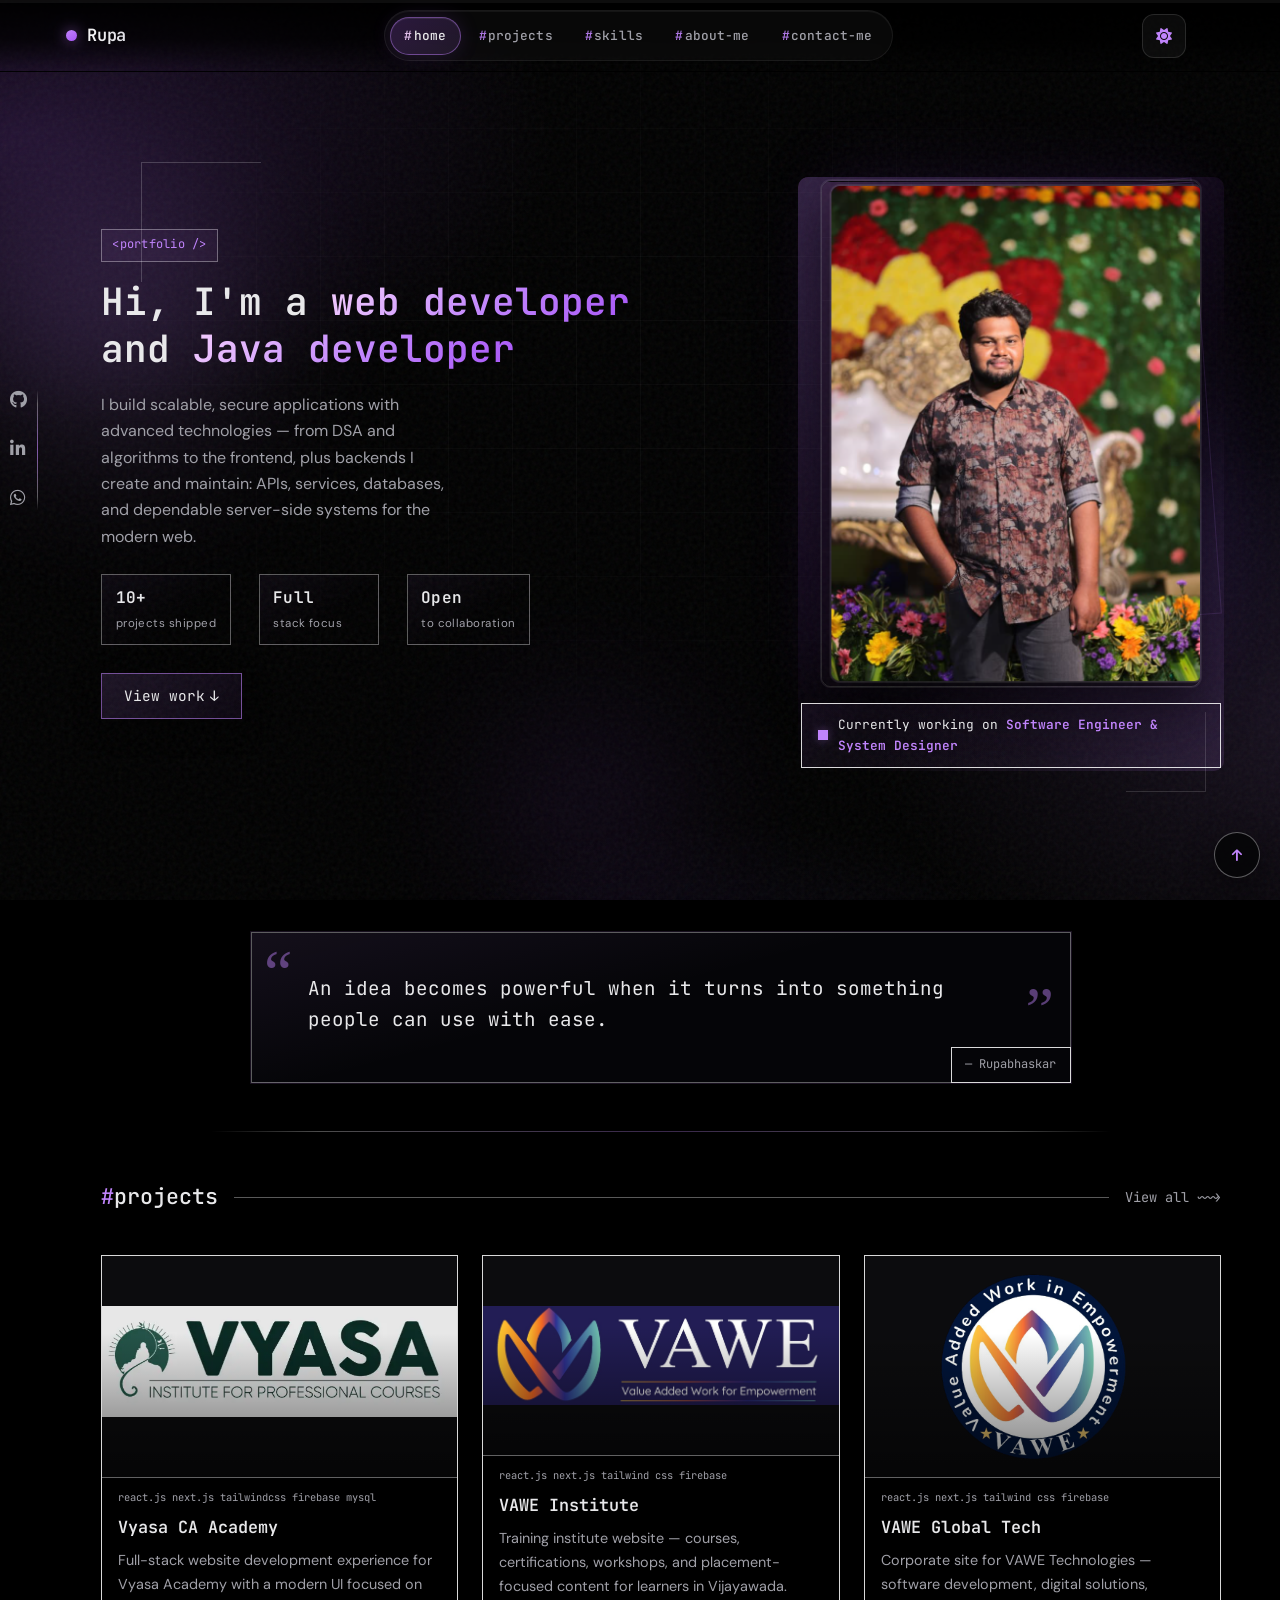
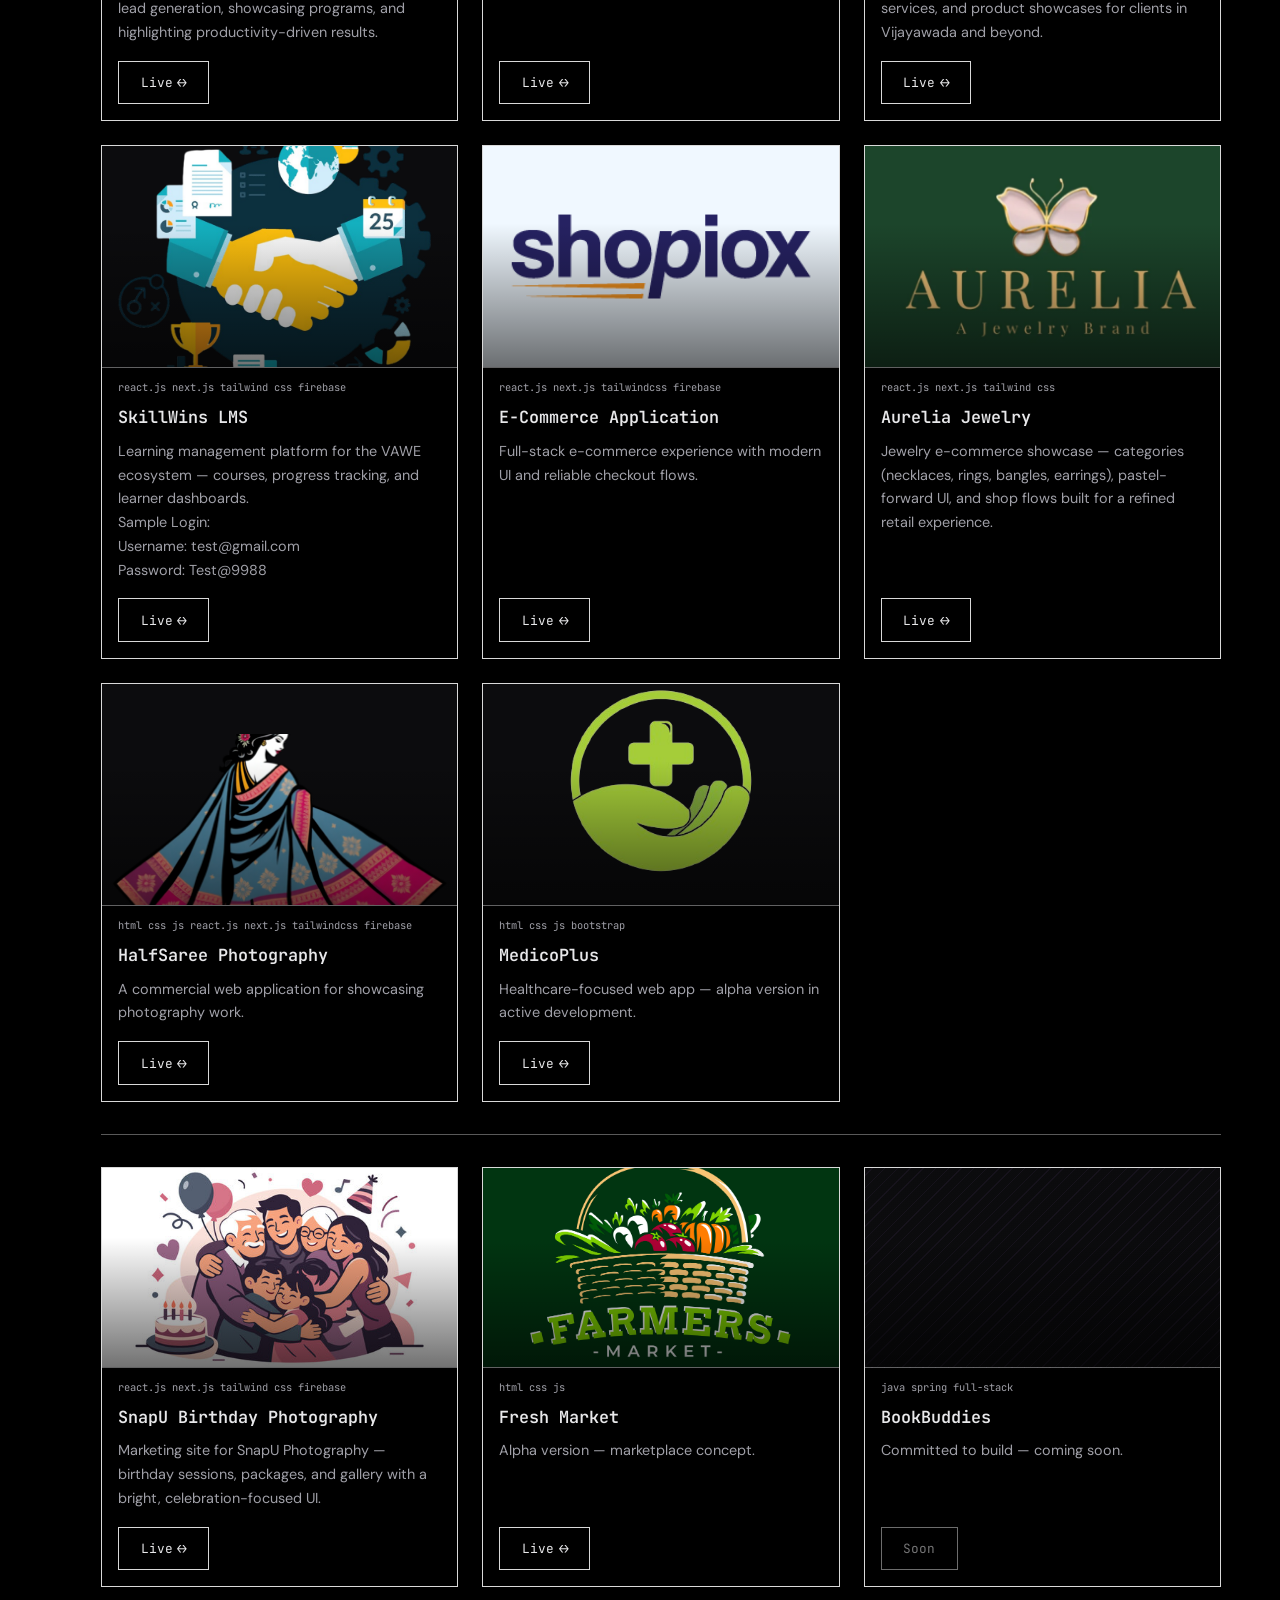
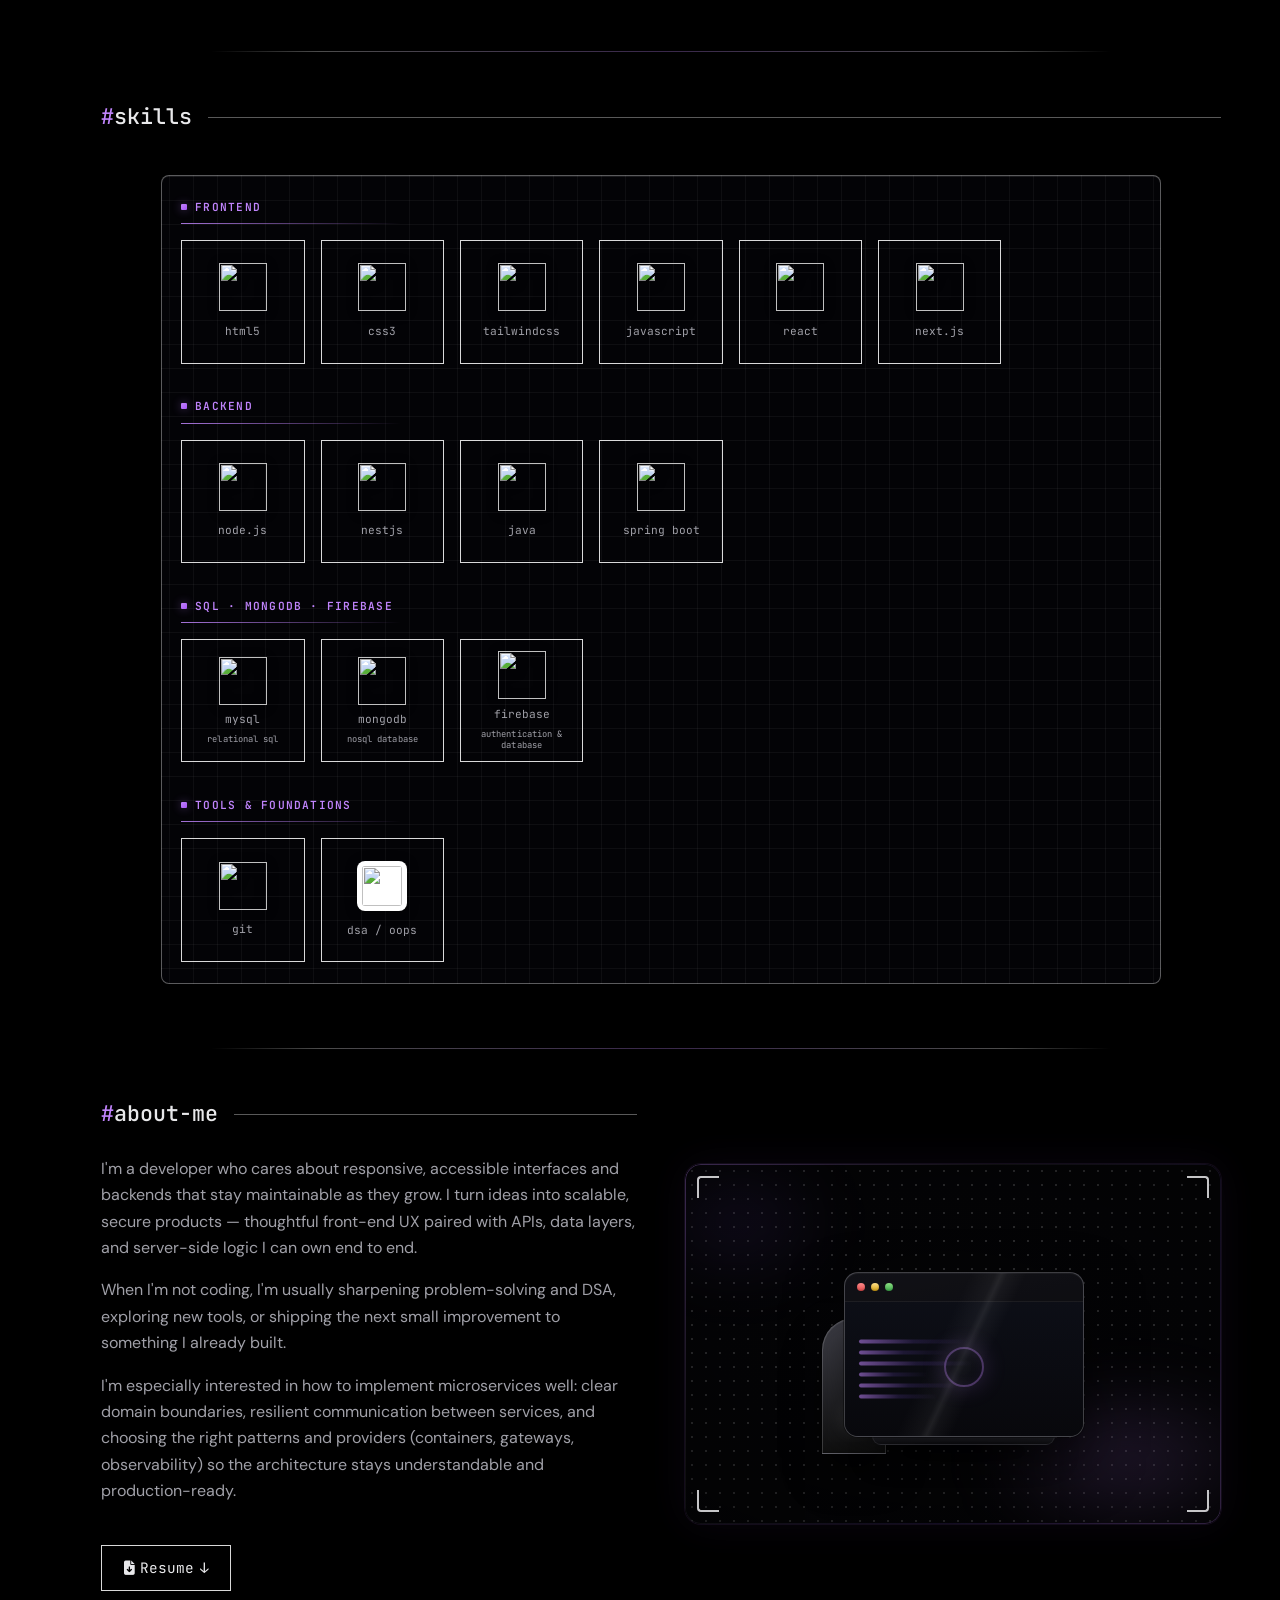
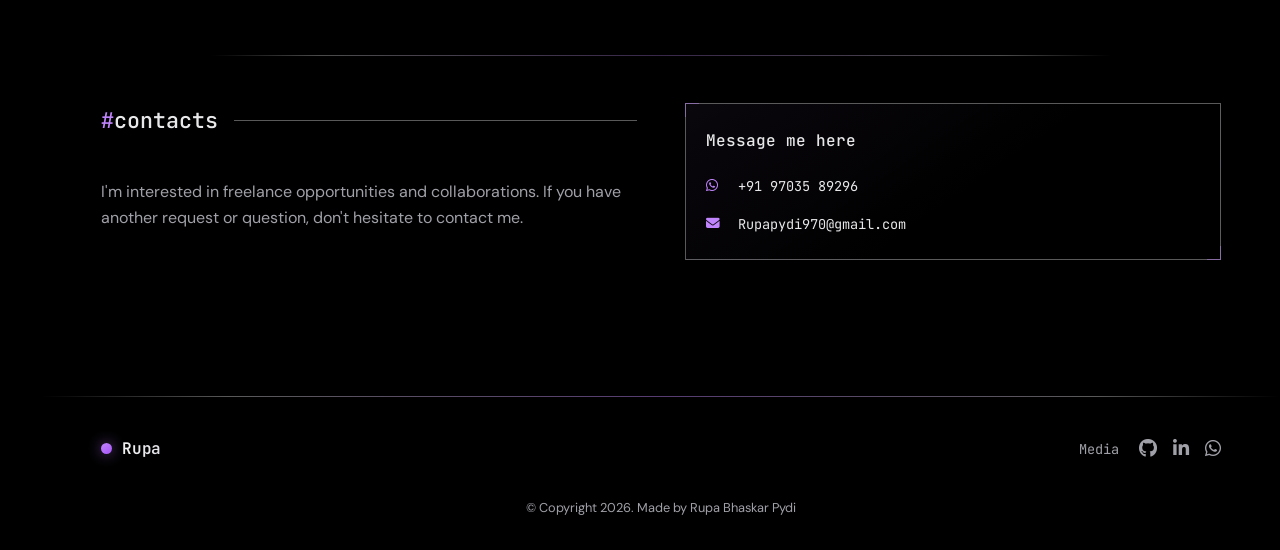
==== commit 1fe5d168: "new changes" ====
--- a/index.html
+++ b/index.html
@@ -1,363 +1,415 @@
-<!DOCTYPE html>
-<html lang="en">
-<head>
-    <meta charset="UTF-8">
-    <meta name="viewport" content="width=device-width, initial-scale=1.0">
-    <meta http-equiv="X-UA-Compatible" content="ie=edge">
-    <title>Rupa Bhaskar Pydi — Portfolio</title>
-    <link rel="preconnect" href="https://fonts.googleapis.com">
-    <link rel="preconnect" href="https://fonts.gstatic.com" crossorigin>
-    <link href="https://fonts.googleapis.com/css2?family=DM+Sans:ital,opsz,wght@0,9..40,400;0,9..40,500;0,9..40,600;1,9..40,400&family=JetBrains+Mono:wght@400;500;600&display=swap" rel="stylesheet">
-    <link rel="stylesheet" href="https://cdnjs.cloudflare.com/ajax/libs/font-awesome/6.5.1/css/all.min.css" />
-    <link rel="stylesheet" href="port.css">
-</head>
-<body>
-    <a href="#main-content" class="skip-link">Skip to content</a>
-    <div class="scroll-progress" aria-hidden="true"><span class="scroll-progress__fill"></span></div>
-    <button type="button" class="back-to-top" aria-label="Back to top" hidden>
-        <i class="fas fa-arrow-up" aria-hidden="true"></i>
-    </button>
-
-    <div class="page-decoration" aria-hidden="true">
-        <span class="mesh-gradient"></span>
-        <span class="noise-layer"></span>
-        <span class="glow-orb glow-orb--a"></span>
-        <span class="glow-orb glow-orb--b"></span>
-        <span class="glow-orb glow-orb--c"></span>
-        <span class="grid-lines"></span>
-    </div>
-
-    <aside class="side-social" aria-label="Social links">
-        <a href="https://github.com/Rupabhaskar" target="_blank" rel="noopener noreferrer" aria-label="GitHub"><i class="fab fa-github"></i></a>
-        <a href="https://www.linkedin.com/in/rupabhaskar-pydi-5rb/" target="_blank" rel="noopener noreferrer" aria-label="LinkedIn"><i class="fab fa-linkedin-in"></i></a>
-        <a href="https://wa.me/919703589296?text=Hi!%20Are%20you%20ready%20to%20collaborate%3F%20I%27m%20interested%20in%20collaborating." target="_blank" rel="noopener noreferrer" aria-label="WhatsApp"><i class="fab fa-whatsapp"></i></a>
-    </aside>
-
-    <nav class="top-nav" aria-label="Primary">
-        <div class="top-nav__inner">
-            <a href="#home" class="brand">
-                <span class="brand-mark" aria-hidden="true"></span>
-                <span class="brand-name">Rupa</span>
-            </a>
-            <ul class="nav-links" id="site-nav">
-                <li><a href="#home" data-nav="home"><span class="hash">#</span>home</a></li>
-                <li><a href="#projects" data-nav="projects"><span class="hash">#</span>projects</a></li>
-                <li><a href="#skills" data-nav="skills"><span class="hash">#</span>skills</a></li>
-                <li><a href="#about-me" data-nav="about-me"><span class="hash">#</span>about-me</a></li>
-                <li><a href="#contact-me" data-nav="contact-me"><span class="hash">#</span>contact-me</a></li>
-            </ul>
-            <button type="button" class="nav-toggle" aria-label="Open menu" aria-expanded="false" aria-controls="site-nav">
-                <span></span><span></span><span></span>
-            </button>
-        </div>
-    </nav>
-
-    <main id="main-content">
-    <header id="home" class="hero">
-        <div class="hero-inner container">
-            <div class="hero-copy">
-                <span class="hero-tag" aria-hidden="true">&lt;portfolio /&gt;</span>
-                <h1 class="hero-title">
-                    Hi, I'm a <span class="accent">web developer</span> and <span class="accent">Java developer</span>
-                </h1>
-                <p class="hero-sub">I'm into DSA, frontend, backend, and building things that work well on the web.</p>
-                <ul class="hero-stats" aria-label="Highlights">
-                    <li><span class="hero-stats__num">10+</span> <span class="hero-stats__lbl">projects shipped</span></li>
-                    <li><span class="hero-stats__num">Full</span> <span class="hero-stats__lbl">stack focus</span></li>
-                    <li><span class="hero-stats__num">Open</span> <span class="hero-stats__lbl">to collaboration</span></li>
-                </ul>
-                <a href="#projects" class="btn-outline btn-outline--primary">View work <span aria-hidden="true">↓</span></a>
-            </div>
-            <div class="hero-visual">
-                <div class="hero-deco" aria-hidden="true"></div>
-                <div class="hero-photo-wrap">
-                    <img src="rupa-hero.png" alt="Rupa Bhaskar Pydi" class="hero-photo" width="640" height="853" loading="eager" decoding="async" fetchpriority="high" sizes="(max-width: 900px) 85vw, min(380px, 28vw)" onerror="this.style.display='none'; this.nextElementSibling.style.display='flex';">
-                    <div class="hero-photo-fallback" role="img" aria-label="Rupa Bhaskar Pydi">
-                        <span>RB</span>
-                    </div>
-                </div>
-                <div class="status-box">
-                    <span class="status-dot" aria-hidden="true"></span>
-                    <p>Currently working on <strong>Software Engineer &amp; System Designer</strong></p>
-                </div>
-            </div>
-        </div>
-    </header>
-
-    <section class="quote-section container reveal-on-scroll">
-        <blockquote class="quote-card">
-            <span class="quote-mark quote-open" aria-hidden="true">“</span>
-            <p class="quote-text">An idea becomes powerful when it turns into something people can use with ease.</p>
-            <span class="quote-mark quote-close" aria-hidden="true">”</span>
-            <footer class="quote-attrib">— Rupabhaskar</footer>
-        </blockquote>
-    </section>
-
-    <section id="projects" class="section-block reveal-on-scroll">
-        <div class="container">
-            <div class="section-head">
-                <h2 class="section-heading"><span class="hash">#</span>projects</h2>
-                <span class="section-line" aria-hidden="true"></span>
-                <a href="#projects-more" class="section-link">View all ~~&gt;</a>
-            </div>
-            <div class="projects-row">
-                <article class="project-card">
-                    <div class="project-thumb">
-                        <img style="width: 100%; height: 50%; margin-top: 50px;" src="vyasa.png" alt="" loading="lazy" onerror="this.parentElement.classList.add('thumb-fallback')">
-                    </div>
-                    <p class="project-tech">React.js next.js tailwindcss firebase Mysql</p>
-                    <h3 class="project-title">Vyasa CA Academy</h3>
-                    <p class="project-desc">Full-stack website development experience for Vyasa Academy with a modern UI focused on lead generation, showcasing programs, and highlighting productivity-driven results.</p>
-                    <a href="https://www.vyasastudies.in/" class="btn-outline btn-live" target="_blank" rel="noopener noreferrer">Live <span aria-hidden="true">↔</span></a>
-                </article>
-                <article class="project-card project-card--compact">
-                    <div class="project-thumb project-thumb--sm">
-                        <img style="width: 100%; height: 50%; margin-top: 50px;" src="vaweIn.png" alt="" loading="lazy" onerror="this.parentElement.classList.add('thumb-fallback')">
-                    </div>
-                    <p class="project-tech">React.js Next.js Tailwind CSS Firebase</p>
-                    <h3 class="project-title">VAWE Institute</h3>
-                    <p class="project-desc">Training institute website — courses, certifications, workshops, and placement-focused content for learners in Vijayawada.</p>
-                    <a href="https://www.vaweinstitute.com/" class="btn-outline btn-live" target="_blank" rel="noopener noreferrer">Live <span aria-hidden="true">↔</span></a>
-                </article>
-                <article class="project-card">
-                    <div class="project-thumb">
-                        <img src="vawetech.png" alt="" loading="lazy" onerror="this.parentElement.classList.add('thumb-fallback')">
-                    </div>
-                    <p class="project-tech">React.js Next.js Tailwind CSS Firebase</p>
-                    <h3 class="project-title">VAWE Global Tech</h3>
-                    <p class="project-desc">Corporate site for VAWE Technologies — software development, digital solutions, services, and product showcases for clients in Vijayawada and beyond.</p>
-                    <a href="https://www.vawetechnologies.com/" class="btn-outline btn-live" target="_blank" rel="noopener noreferrer">Live <span aria-hidden="true">↔</span></a>
-                </article>
-                <article class="project-card">
-                    <div class="project-thumb">
-                        <img src="lms.png" alt="" loading="lazy" onerror="this.parentElement.classList.add('thumb-fallback')">
-                    </div>
-                    <p class="project-tech">React.js Next.js Tailwind CSS Firebase</p>
-                    <h3 class="project-title">SkillWins LMS</h3>
-                    <p class="project-desc">Learning management platform for the VAWE ecosystem — courses, progress tracking, and learner dashboards.
-                    </br>Sample Login:</br> Username: test@gmail.com</br> Password: Test@9988
-                    </p>
-                    <a href="https://www.skillwins.in/" class="btn-outline btn-live" target="_blank" rel="noopener noreferrer">Live <span aria-hidden="true">↔</span></a>
-                </article>
-                <article class="project-card">
-                    <div class="project-thumb">
-                        <img style="background-color: aliceblue;" src="shopx.png" alt="" loading="lazy" onerror="this.parentElement.classList.add('thumb-fallback')">
-                    </div>
-                    <p class="project-tech">React.js next.js tailwindcss firebase</p>
-                    <h3 class="project-title">E-Commerce Application</h3>
-                    <p class="project-desc">Full-stack e-commerce experience with modern UI and reliable checkout flows.</p>
-                    <a href="https://ecomarc.vercel.app/" class="btn-outline btn-live" target="_blank" rel="noopener noreferrer">Live <span aria-hidden="true">↔</span></a>
-                </article>
-                <article class="project-card">
-                    <div class="project-thumb">
-                        <img src="arura.png" alt="Aurelia Jewelry — storefront preview" loading="lazy" onerror="this.style.display='none'; this.parentElement.classList.add('thumb-fallback');">
-                    </div>
-                    <p class="project-tech">React.js Next.js Tailwind CSS</p>
-                    <h3 class="project-title">Aurelia Jewelry</h3>
-                    <p class="project-desc">Jewelry e-commerce showcase — categories (necklaces, rings, bangles, earrings), pastel-forward UI, and shop flows built for a refined retail experience.</p>
-                    <a href="https://sample-jewelry.vercel.app/" class="btn-outline btn-live" target="_blank" rel="noopener noreferrer">Live <span aria-hidden="true">↔</span></a>
-                </article>
-                <article class="project-card">
-                    <div class="project-thumb">
-                        <img style="width: 100%; height: 100%; margin-top: 50px;" src="logo2.png" alt="" loading="lazy" onerror="this.parentElement.classList.add('thumb-fallback')">
-                    </div>
-                    <p class="project-tech">HTML CSS JS React.js next.js tailwindcss firebase</p>
-                    <h3 class="project-title">HalfSaree Photography</h3>
-                    <p class="project-desc">A commercial web application for showcasing photography work.</p>
-                    <a href="https://half-saree-photography.vercel.app/" class="btn-outline btn-live" target="_blank" rel="noopener noreferrer">Live <span aria-hidden="true">↔</span></a>
-                </article>
-                <article class="project-card">
-                    <div class="project-thumb">
-                        <img src="logo1.png" alt="" loading="lazy" onerror="this.parentElement.classList.add('thumb-fallback')">
-                    </div>
-                    <p class="project-tech">HTML CSS JS Bootstrap</p>
-                    <h3 class="project-title">MedicoPlus</h3>
-                    <p class="project-desc">Healthcare-focused web app — alpha version in active development.</p>
-                    <a href="https://rsmedicoplus.netlify.app/" class="btn-outline btn-live" target="_blank" rel="noopener noreferrer">Live <span aria-hidden="true">↔</span></a>
-                </article>
-            </div>
-
-            <div id="projects-more" class="projects-more">
-                <article class="project-card project-card--compact">
-                    <div class="project-thumb project-thumb--sm">
-                        <img src="bday.png" alt="" loading="lazy" onerror="this.parentElement.classList.add('thumb-fallback')">
-                    </div>
-                    <p class="project-tech">React.js Next.js Tailwind CSS Firebase</p>
-                    <h3 class="project-title">SnapU Birthday Photography</h3>
-                    <p class="project-desc">Marketing site for SnapU Photography — birthday sessions, packages, and gallery with a bright, celebration-focused UI.</p>
-                    <a href="https://birthday-photography.vercel.app/" class="btn-outline btn-live" target="_blank" rel="noopener noreferrer">Live <span aria-hidden="true">↔</span></a>
-                </article>
-                <article class="project-card project-card--compact">
-                    <div class="project-thumb project-thumb--sm">
-                        <img src="Market.jpg" alt="" loading="lazy" onerror="this.parentElement.classList.add('thumb-fallback')">
-                    </div>
-                    <p class="project-tech">HTML CSS JS</p>
-                    <h3 class="project-title">Fresh Market</h3>
-                    <p class="project-desc">Alpha version — marketplace concept.</p>
-                    <a href="https://nanimarket.netlify.app/" class="btn-outline btn-live" target="_blank" rel="noopener noreferrer">Live <span aria-hidden="true">↔</span></a>
-                </article>
-                <article class="project-card project-card--compact">
-                    <div class="project-thumb project-thumb--sm thumb-fallback" aria-hidden="true"></div>
-                    <p class="project-tech">Java Spring Full-stack</p>
-                    <h3 class="project-title">BookBuddies</h3>
-                    <p class="project-desc">Committed to build — coming soon.</p>
-                    <span class="btn-outline btn-live btn-live--disabled" aria-disabled="true">Soon</span>
-                </article>
-            </div>
-        </div>
-    </section>
-
-    <section id="skills" class="section-block reveal-on-scroll">
-        <div class="container">
-            <div class="section-head section-head--nomenu">
-                <h2 class="section-heading"><span class="hash">#</span>skills</h2>
-                <span class="section-line" aria-hidden="true"></span>
-            </div>
-            <div class="skills-layout">
-                <h3 class="skills-group-title">Frontend</h3>
-                <div class="skill-box">
-                    <img class="skill-icon" src="https://cdn.jsdelivr.net/gh/devicons/devicon@latest/icons/html5/html5-original.svg" alt="" width="48" height="48" loading="lazy" decoding="async">
-                    <span>html5</span>
-                </div>
-                <div class="skill-box">
-                    <img class="skill-icon" src="https://cdn.jsdelivr.net/gh/devicons/devicon@latest/icons/css3/css3-original.svg" alt="" width="48" height="48" loading="lazy" decoding="async">
-                    <span>css3</span>
-                </div>
-                <div class="skill-box">
-                    <img class="skill-icon" src="https://cdn.jsdelivr.net/gh/devicons/devicon@latest/icons/tailwindcss/tailwindcss-original.svg" alt="" width="48" height="48" loading="lazy" decoding="async">
-                    <span>tailwindcss</span>
-                </div>
-                <div class="skill-box">
-                    <img class="skill-icon" src="https://cdn.jsdelivr.net/gh/devicons/devicon@latest/icons/javascript/javascript-original.svg" alt="" width="48" height="48" loading="lazy" decoding="async">
-                    <span>javascript</span>
-                </div>
-                <div class="skill-box">
-                    <img class="skill-icon" src="https://cdn.jsdelivr.net/gh/devicons/devicon@latest/icons/react/react-original.svg" alt="" width="48" height="48" loading="lazy" decoding="async">
-                    <span>react</span>
-                </div>
-                <div class="skill-box">
-                    <img class="skill-icon" src="https://cdn.jsdelivr.net/gh/devicons/devicon@latest/icons/nextjs/nextjs-original.svg" alt="" width="48" height="48" loading="lazy" decoding="async">
-                    <span>next.js</span>
-                </div>
-
-                <h3 class="skills-group-title">Backend</h3>
-                <div class="skill-box">
-                    <img class="skill-icon" src="https://cdn.jsdelivr.net/gh/devicons/devicon@latest/icons/nodejs/nodejs-original.svg" alt="" width="48" height="48" loading="lazy" decoding="async">
-                    <span>node.js</span>
-                </div>
-                <div class="skill-box">
-                    <img class="skill-icon" src="https://cdn.jsdelivr.net/gh/devicons/devicon@latest/icons/nestjs/nestjs-original.svg" alt="" width="48" height="48" loading="lazy" decoding="async">
-                    <span>nestjs</span>
-                </div>
-                <div class="skill-box">
-                    <img class="skill-icon" src="https://cdn.jsdelivr.net/gh/devicons/devicon@latest/icons/java/java-original.svg" alt="" width="48" height="48" loading="lazy" decoding="async">
-                    <span>java</span>
-                </div>
-                <div class="skill-box">
-                    <img class="skill-icon" src="https://cdn.jsdelivr.net/gh/devicons/devicon@latest/icons/spring/spring-original.svg" alt="" width="48" height="48" loading="lazy" decoding="async">
-                    <span>spring boot</span>
-                </div>
-
-                <h3 class="skills-group-title">SQL · MongoDB · Firebase</h3>
-                <div class="skill-box">
-                    <img class="skill-icon" src="https://cdn.jsdelivr.net/gh/devicons/devicon@latest/icons/mysql/mysql-original.svg" alt="" width="48" height="48" loading="lazy" decoding="async">
-                    <span>mysql</span>
-                    <span class="skill-caption">relational sql</span>
-                </div>
-                <div class="skill-box">
-                    <img class="skill-icon" src="https://cdn.jsdelivr.net/gh/devicons/devicon@latest/icons/mongodb/mongodb-original.svg" alt="" width="48" height="48" loading="lazy" decoding="async">
-                    <span>mongodb</span>
-                    <span class="skill-caption">nosql database</span>
-                </div>
-                <div class="skill-box">
-                    <img class="skill-icon" src="https://cdn.jsdelivr.net/gh/devicons/devicon@latest/icons/firebase/firebase-plain.svg" alt="" width="48" height="48" loading="lazy" decoding="async">
-                    <span>firebase</span>
-                    <span class="skill-caption">authentication &amp; database</span>
-                </div>
-
-                <h3 class="skills-group-title">Tools &amp; foundations</h3>
-                <div class="skill-box">
-                    <img class="skill-icon" src="https://cdn.jsdelivr.net/gh/devicons/devicon@latest/icons/git/git-original.svg" alt="" width="48" height="48" loading="lazy" decoding="async">
-                    <span>git</span>
-                </div>
-                <div class="skill-box">
-                    <img class="skill-icon skill-icon--on-light" src="https://cdn.jsdelivr.net/npm/simple-icons@v13/icons/leetcode.svg" alt="" width="48" height="48" loading="lazy" decoding="async">
-                    <span>dsa / oops</span>
-                </div>
-            </div>
-        </div>
-    </section>
-
-    <section id="about-me" class="section-block about-section reveal-on-scroll">
-        <div class="container about-grid">
-            <div class="about-copy">
-                <div class="section-head section-head--nomenu">
-                    <h2 class="section-heading"><span class="hash">#</span>about-me</h2>
-                    <span class="section-line" aria-hidden="true"></span>
-                </div>
-                <p>I'm a creative developer with a passion for responsive, user-friendly websites. I enjoy turning ideas into solid front-end experiences and reliable back-end logic.</p>
-                <p>When I'm not coding, I'm usually sharpening problem-solving skills, exploring new tools, or shipping the next small improvement to something I already built.</p>
-                <a href="RupaBhaskarExp.pdf" class="btn-outline btn-resume" download><i class="fas fa-file-arrow-down" aria-hidden="true"></i> Resume <span aria-hidden="true">↓</span></a>
-            </div>
-            <div class="about-art" aria-hidden="true">
-                <div class="about-art-frame">
-                    <div class="about-art-grid"></div>
-                    <div class="about-art-laptop">
-                        <div class="about-art-screen"></div>
-                        <div class="about-art-base"></div>
-                    </div>
-                    <div class="about-art-figure"></div>
-                </div>
-            </div>
-        </div>
-    </section>
-
-    <section id="contact-me" class="section-block reveal-on-scroll">
-        <div class="container contact-grid">
-            <div>
-                <div class="section-head section-head--nomenu">
-                    <h2 class="section-heading"><span class="hash">#</span>contacts</h2>
-                    <span class="section-line" aria-hidden="true"></span>
-                </div>
-                <p class="contact-lead">I'm interested in freelance opportunities and collaborations. If you have another request or question, don't hesitate to contact me.</p>
-            </div>
-            <div class="contact-card">
-                <h3 class="contact-card-title">Message me here</h3>
-                <ul class="contact-list">
-                    <li>
-                        <i class="fab fa-whatsapp" aria-hidden="true"></i>
-                        <a href="https://wa.me/919703589296?text=Hi!%20Are%20you%20ready%20to%20collaborate%3F%20I%27m%20interested%20in%20collaborating." target="_blank" rel="noopener noreferrer">+91 97035 89296</a>
-                    </li>
-                    <li>
-                        <i class="fas fa-envelope" aria-hidden="true"></i>
-                        <a href="mailto:Rupapydi970@gmail.com">Rupapydi970@gmail.com</a>
-                    </li>
-                </ul>
-            </div>
-        </div>
-    </section>
-    </main>
-
-    <footer class="site-footer">
-        <div class="container footer-inner">
-            <div class="footer-row">
-                <a href="#home" class="brand brand--footer">
-                    <span class="brand-mark" aria-hidden="true"></span>
-                    <span class="brand-name">Rupa</span>
-                </a>
-                <div class="footer-media">
-                    <span class="footer-media-label">Media</span>
-                    <div class="footer-icons">
-                        <a href="https://github.com/Rupabhaskar" target="_blank" rel="noopener noreferrer" aria-label="GitHub"><i class="fab fa-github"></i></a>
-                        <a href="https://www.linkedin.com/in/rupabhaskar-pydi-5rb/" target="_blank" rel="noopener noreferrer" aria-label="LinkedIn"><i class="fab fa-linkedin-in"></i></a>
-                        <a href="https://wa.me/919703589296?text=Hi!%20Are%20you%20ready%20to%20collaborate%3F%20I%27m%20interested%20in%20collaborating." target="_blank" rel="noopener noreferrer" aria-label="WhatsApp"><i class="fab fa-whatsapp"></i></a>
-                    </div>
-                </div>
-            </div>
-            <p class="footer-copy">© Copyright 2026. Made by Rupa Bhaskar Pydi</p>
-        </div>
-    </footer>
-
-    <script src="Port.js"></script>
-</body>
-</html>
+<!DOCTYPE html>
+<html lang="en">
+<head>
+    <meta charset="UTF-8">
+    <script>
+        (function () {
+            try {
+                var k = "theme";
+                var d = document.documentElement;
+                var s = localStorage.getItem(k);
+                if (s === "light" || s === "dark") {
+                    d.setAttribute("data-theme", s);
+                    return;
+                }
+                d.setAttribute("data-theme", "dark");
+            } catch (e) {}
+        })();
+    </script>
+    <meta name="viewport" content="width=device-width, initial-scale=1.0">
+    <meta http-equiv="X-UA-Compatible" content="ie=edge">
+    <title>Rupa Bhaskar Pydi — Portfolio</title>
+    <link rel="preconnect" href="https://fonts.googleapis.com">
+    <link rel="preconnect" href="https://fonts.gstatic.com" crossorigin>
+    <link href="https://fonts.googleapis.com/css2?family=DM+Sans:ital,opsz,wght@0,9..40,400;0,9..40,500;0,9..40,600;1,9..40,400&family=JetBrains+Mono:wght@400;500;600&display=swap" rel="stylesheet">
+    <link rel="stylesheet" href="https://cdnjs.cloudflare.com/ajax/libs/font-awesome/6.5.1/css/all.min.css" />
+    <link rel="stylesheet" href="port.css">
+</head>
+<body>
+    <a href="#main-content" class="skip-link">Skip to content</a>
+    <div class="scroll-progress" aria-hidden="true"><span class="scroll-progress__fill"></span></div>
+    <button type="button" class="back-to-top" aria-label="Back to top" hidden>
+        <i class="fas fa-arrow-up" aria-hidden="true"></i>
+    </button>
+
+    <div class="page-decoration" aria-hidden="true">
+        <span class="mesh-gradient"></span>
+        <span class="noise-layer"></span>
+        <span class="glow-orb glow-orb--a"></span>
+        <span class="glow-orb glow-orb--b"></span>
+        <span class="glow-orb glow-orb--c"></span>
+        <span class="grid-lines"></span>
+    </div>
+
+    <aside class="side-social" aria-label="Social links">
+        <a href="https://github.com/Rupabhaskar" target="_blank" rel="noopener noreferrer" aria-label="GitHub"><i class="fab fa-github"></i></a>
+        <a href="https://www.linkedin.com/in/rupabhaskar-pydi-5rb/" target="_blank" rel="noopener noreferrer" aria-label="LinkedIn"><i class="fab fa-linkedin-in"></i></a>
+        <a href="https://wa.me/919703589296?text=Hi!%20Are%20you%20ready%20to%20collaborate%3F%20I%27m%20interested%20in%20collaborating." target="_blank" rel="noopener noreferrer" aria-label="WhatsApp"><i class="fab fa-whatsapp"></i></a>
+    </aside>
+
+    <nav class="top-nav" aria-label="Primary">
+        <div class="top-nav__inner">
+            <a href="#home" class="brand">
+                <span class="brand-mark" aria-hidden="true"></span>
+                <span class="brand-name">Rupa</span>
+            </a>
+            <ul class="nav-links" id="site-nav">
+                <li><a href="#home" data-nav="home"><span class="hash">#</span>home</a></li>
+                <li><a href="#projects" data-nav="projects"><span class="hash">#</span>projects</a></li>
+                <li><a href="#skills" data-nav="skills"><span class="hash">#</span>skills</a></li>
+                <li><a href="#about-me" data-nav="about-me"><span class="hash">#</span>about-me</a></li>
+                <li><a href="#contact-me" data-nav="contact-me"><span class="hash">#</span>contact-me</a></li>
+            </ul>
+            <div class="top-nav__actions">
+                <button type="button" class="theme-toggle" data-theme-toggle aria-label="Switch theme">
+                    <i class="fas fa-sun theme-toggle__icon theme-toggle__icon--sun" aria-hidden="true"></i>
+                    <i class="fas fa-moon theme-toggle__icon theme-toggle__icon--moon" aria-hidden="true"></i>
+                </button>
+                <button type="button" class="nav-toggle" aria-label="Open menu" aria-expanded="false" aria-controls="site-nav">
+                    <span></span><span></span><span></span>
+                </button>
+            </div>
+        </div>
+    </nav>
+
+    <main id="main-content">
+    <header id="home" class="hero">
+        <div class="hero-inner container">
+            <div class="hero-copy">
+                <span class="hero-tag" aria-hidden="true">&lt;portfolio /&gt;</span>
+                <h1 class="hero-title">
+                    Hi, I'm a <span class="accent">web developer</span> and <span class="accent">Java developer</span>
+                </h1>
+                <p class="hero-sub">I build scalable, secure applications with advanced technologies — from DSA and algorithms to the frontend, plus backends I create and maintain: APIs, services, databases, and dependable server-side systems for the modern web.</p>
+                <ul class="hero-stats" aria-label="Highlights">
+                    <li><span class="hero-stats__num">10+</span> <span class="hero-stats__lbl">projects shipped</span></li>
+                    <li><span class="hero-stats__num">Full</span> <span class="hero-stats__lbl">stack focus</span></li>
+                    <li><span class="hero-stats__num">Open</span> <span class="hero-stats__lbl">to collaboration</span></li>
+                </ul>
+                <a href="#projects" class="btn-outline btn-outline--primary">View work <span aria-hidden="true">↓</span></a>
+            </div>
+            <div class="hero-visual">
+                <div class="hero-deco" aria-hidden="true"></div>
+                <div class="hero-photo-wrap">
+                    <img src="rupa-hero.png" alt="Rupa Bhaskar Pydi" class="hero-photo" width="640" height="853" loading="eager" decoding="async" fetchpriority="high" sizes="(max-width: 900px) 85vw, min(380px, 28vw)" onerror="this.style.display='none'; this.nextElementSibling.style.display='flex';">
+                    <div class="hero-photo-fallback" role="img" aria-label="Rupa Bhaskar Pydi">
+                        <span>RB</span>
+                    </div>
+                </div>
+                <div class="status-box">
+                    <span class="status-dot" aria-hidden="true"></span>
+                    <p>Currently working on <strong>Software Engineer &amp; System Designer</strong></p>
+                </div>
+            </div>
+        </div>
+    </header>
+
+    <section class="quote-section container reveal-on-scroll">
+        <blockquote class="quote-card">
+            <span class="quote-mark quote-open" aria-hidden="true">“</span>
+            <p class="quote-text">An idea becomes powerful when it turns into something people can use with ease.</p>
+            <span class="quote-mark quote-close" aria-hidden="true">”</span>
+            <footer class="quote-attrib">— Rupabhaskar</footer>
+        </blockquote>
+    </section>
+
+    <section id="projects" class="section-block reveal-on-scroll">
+        <div class="container">
+            <div class="section-head">
+                <h2 class="section-heading"><span class="hash">#</span>projects</h2>
+                <span class="section-line" aria-hidden="true"></span>
+                <a href="#projects-more" class="section-link">View all ~~&gt;</a>
+            </div>
+            <div class="projects-row">
+                <article class="project-card">
+                    <div class="project-thumb">
+                        <img style="width: 100%; height: 50%; margin-top: 50px;" src="vyasa.png" alt="" loading="lazy" onerror="this.parentElement.classList.add('thumb-fallback')">
+                    </div>
+                    <p class="project-tech">React.js next.js tailwindcss firebase Mysql</p>
+                    <h3 class="project-title">Vyasa CA Academy</h3>
+                    <p class="project-desc">Full-stack website development experience for Vyasa Academy with a modern UI focused on lead generation, showcasing programs, and highlighting productivity-driven results.</p>
+                    <a href="https://www.vyasastudies.in/" class="btn-outline btn-live" target="_blank" rel="noopener noreferrer">Live <span aria-hidden="true">↔</span></a>
+                </article>
+                <article class="project-card project-card--compact">
+                    <div class="project-thumb project-thumb--sm">
+                        <img style="width: 100%; height: 50%; margin-top: 50px;" src="vaweIn.png" alt="" loading="lazy" onerror="this.parentElement.classList.add('thumb-fallback')">
+                    </div>
+                    <p class="project-tech">React.js Next.js Tailwind CSS Firebase</p>
+                    <h3 class="project-title">VAWE Institute</h3>
+                    <p class="project-desc">Training institute website — courses, certifications, workshops, and placement-focused content for learners in Vijayawada.</p>
+                    <a href="https://www.vaweinstitute.com/" class="btn-outline btn-live" target="_blank" rel="noopener noreferrer">Live <span aria-hidden="true">↔</span></a>
+                </article>
+                <article class="project-card">
+                    <div class="project-thumb">
+                        <img src="vawetech.png" alt="" loading="lazy" onerror="this.parentElement.classList.add('thumb-fallback')">
+                    </div>
+                    <p class="project-tech">React.js Next.js Tailwind CSS Firebase</p>
+                    <h3 class="project-title">VAWE Global Tech</h3>
+                    <p class="project-desc">Corporate site for VAWE Technologies — software development, digital solutions, services, and product showcases for clients in Vijayawada and beyond.</p>
+                    <a href="https://www.vawetechnologies.com/" class="btn-outline btn-live" target="_blank" rel="noopener noreferrer">Live <span aria-hidden="true">↔</span></a>
+                </article>
+                <article class="project-card">
+                    <div class="project-thumb">
+                        <img src="lms.png" alt="" loading="lazy" onerror="this.parentElement.classList.add('thumb-fallback')">
+                    </div>
+                    <p class="project-tech">React.js Next.js Tailwind CSS Firebase</p>
+                    <h3 class="project-title">SkillWins LMS</h3>
+                    <p class="project-desc">Learning management platform for the VAWE ecosystem — courses, progress tracking, and learner dashboards.
+                    </br>Sample Login:</br> Username: test@gmail.com</br> Password: Test@9988
+                    </p>
+                    <a href="https://www.skillwins.in/" class="btn-outline btn-live" target="_blank" rel="noopener noreferrer">Live <span aria-hidden="true">↔</span></a>
+                </article>
+                <article class="project-card">
+                    <div class="project-thumb">
+                        <img style="background-color: aliceblue;" src="shopx.png" alt="" loading="lazy" onerror="this.parentElement.classList.add('thumb-fallback')">
+                    </div>
+                    <p class="project-tech">React.js next.js tailwindcss firebase</p>
+                    <h3 class="project-title">E-Commerce Application</h3>
+                    <p class="project-desc">Full-stack e-commerce experience with modern UI and reliable checkout flows.</p>
+                    <a href="https://ecomarc.vercel.app/" class="btn-outline btn-live" target="_blank" rel="noopener noreferrer">Live <span aria-hidden="true">↔</span></a>
+                </article>
+                <article class="project-card">
+                    <div class="project-thumb">
+                        <img src="arura.png" alt="Aurelia Jewelry — storefront preview" loading="lazy" onerror="this.style.display='none'; this.parentElement.classList.add('thumb-fallback');">
+                    </div>
+                    <p class="project-tech">React.js Next.js Tailwind CSS</p>
+                    <h3 class="project-title">Aurelia Jewelry</h3>
+                    <p class="project-desc">Jewelry e-commerce showcase — categories (necklaces, rings, bangles, earrings), pastel-forward UI, and shop flows built for a refined retail experience.</p>
+                    <a href="https://sample-jewelry.vercel.app/" class="btn-outline btn-live" target="_blank" rel="noopener noreferrer">Live <span aria-hidden="true">↔</span></a>
+                </article>
+                <article class="project-card">
+                    <div class="project-thumb">
+                        <img style="width: 100%; height: 100%; margin-top: 50px;" src="logo2.png" alt="" loading="lazy" onerror="this.parentElement.classList.add('thumb-fallback')">
+                    </div>
+                    <p class="project-tech">HTML CSS JS React.js next.js tailwindcss firebase</p>
+                    <h3 class="project-title">HalfSaree Photography</h3>
+                    <p class="project-desc">A commercial web application for showcasing photography work.</p>
+                    <a href="https://half-saree-photography.vercel.app/" class="btn-outline btn-live" target="_blank" rel="noopener noreferrer">Live <span aria-hidden="true">↔</span></a>
+                </article>
+                <article class="project-card">
+                    <div class="project-thumb">
+                        <img src="logo1.png" alt="" loading="lazy" onerror="this.parentElement.classList.add('thumb-fallback')">
+                    </div>
+                    <p class="project-tech">HTML CSS JS Bootstrap</p>
+                    <h3 class="project-title">MedicoPlus</h3>
+                    <p class="project-desc">Healthcare-focused web app — alpha version in active development.</p>
+                    <a href="https://rsmedicoplus.netlify.app/" class="btn-outline btn-live" target="_blank" rel="noopener noreferrer">Live <span aria-hidden="true">↔</span></a>
+                </article>
+            </div>
+
+            <div id="projects-more" class="projects-more">
+                <article class="project-card project-card--compact">
+                    <div class="project-thumb project-thumb--sm">
+                        <img src="bday.png" alt="" loading="lazy" onerror="this.parentElement.classList.add('thumb-fallback')">
+                    </div>
+                    <p class="project-tech">React.js Next.js Tailwind CSS Firebase</p>
+                    <h3 class="project-title">SnapU Birthday Photography</h3>
+                    <p class="project-desc">Marketing site for SnapU Photography — birthday sessions, packages, and gallery with a bright, celebration-focused UI.</p>
+                    <a href="https://birthday-photography.vercel.app/" class="btn-outline btn-live" target="_blank" rel="noopener noreferrer">Live <span aria-hidden="true">↔</span></a>
+                </article>
+                <article class="project-card project-card--compact">
+                    <div class="project-thumb project-thumb--sm">
+                        <img src="Market.jpg" alt="" loading="lazy" onerror="this.parentElement.classList.add('thumb-fallback')">
+                    </div>
+                    <p class="project-tech">HTML CSS JS</p>
+                    <h3 class="project-title">Fresh Market</h3>
+                    <p class="project-desc">Alpha version — marketplace concept.</p>
+                    <a href="https://nanimarket.netlify.app/" class="btn-outline btn-live" target="_blank" rel="noopener noreferrer">Live <span aria-hidden="true">↔</span></a>
+                </article>
+                <article class="project-card project-card--compact">
+                    <div class="project-thumb project-thumb--sm thumb-fallback" aria-hidden="true"></div>
+                    <p class="project-tech">Java Spring Full-stack</p>
+                    <h3 class="project-title">BookBuddies</h3>
+                    <p class="project-desc">Committed to build — coming soon.</p>
+                    <span class="btn-outline btn-live btn-live--disabled" aria-disabled="true">Soon</span>
+                </article>
+            </div>
+        </div>
+    </section>
+
+    <section id="skills" class="section-block reveal-on-scroll">
+        <div class="container">
+            <div class="section-head section-head--nomenu">
+                <h2 class="section-heading"><span class="hash">#</span>skills</h2>
+                <span class="section-line" aria-hidden="true"></span>
+            </div>
+            <div class="skills-layout">
+                <h3 class="skills-group-title">Frontend</h3>
+                <div class="skill-box">
+                    <img class="skill-icon" src="https://cdn.jsdelivr.net/gh/devicons/devicon@latest/icons/html5/html5-original.svg" alt="" width="48" height="48" loading="lazy" decoding="async">
+                    <span>html5</span>
+                </div>
+                <div class="skill-box">
+                    <img class="skill-icon" src="https://cdn.jsdelivr.net/gh/devicons/devicon@latest/icons/css3/css3-original.svg" alt="" width="48" height="48" loading="lazy" decoding="async">
+                    <span>css3</span>
+                </div>
+                <div class="skill-box">
+                    <img class="skill-icon" src="https://cdn.jsdelivr.net/gh/devicons/devicon@latest/icons/tailwindcss/tailwindcss-original.svg" alt="" width="48" height="48" loading="lazy" decoding="async">
+                    <span>tailwindcss</span>
+                </div>
+                <div class="skill-box">
+                    <img class="skill-icon" src="https://cdn.jsdelivr.net/gh/devicons/devicon@latest/icons/javascript/javascript-original.svg" alt="" width="48" height="48" loading="lazy" decoding="async">
+                    <span>javascript</span>
+                </div>
+                <div class="skill-box">
+                    <img class="skill-icon" src="https://cdn.jsdelivr.net/gh/devicons/devicon@latest/icons/react/react-original.svg" alt="" width="48" height="48" loading="lazy" decoding="async">
+                    <span>react</span>
+                </div>
+                <div class="skill-box">
+                    <img class="skill-icon" src="https://cdn.jsdelivr.net/gh/devicons/devicon@latest/icons/nextjs/nextjs-original.svg" alt="" width="48" height="48" loading="lazy" decoding="async">
+                    <span>next.js</span>
+                </div>
+
+                <h3 class="skills-group-title">Backend</h3>
+                <div class="skill-box">
+                    <img class="skill-icon" src="https://cdn.jsdelivr.net/gh/devicons/devicon@latest/icons/nodejs/nodejs-original.svg" alt="" width="48" height="48" loading="lazy" decoding="async">
+                    <span>node.js</span>
+                </div>
+                <div class="skill-box">
+                    <img class="skill-icon" src="https://cdn.jsdelivr.net/gh/devicons/devicon@latest/icons/nestjs/nestjs-original.svg" alt="" width="48" height="48" loading="lazy" decoding="async">
+                    <span>nestjs</span>
+                </div>
+                <div class="skill-box">
+                    <img class="skill-icon" src="https://cdn.jsdelivr.net/gh/devicons/devicon@latest/icons/java/java-original.svg" alt="" width="48" height="48" loading="lazy" decoding="async">
+                    <span>java</span>
+                </div>
+                <div class="skill-box">
+                    <img class="skill-icon" src="https://cdn.jsdelivr.net/gh/devicons/devicon@latest/icons/spring/spring-original.svg" alt="" width="48" height="48" loading="lazy" decoding="async">
+                    <span>spring boot</span>
+                </div>
+
+                <h3 class="skills-group-title">SQL · MongoDB · Firebase</h3>
+                <div class="skill-box">
+                    <img class="skill-icon" src="https://cdn.jsdelivr.net/gh/devicons/devicon@latest/icons/mysql/mysql-original.svg" alt="" width="48" height="48" loading="lazy" decoding="async">
+                    <span>mysql</span>
+                    <span class="skill-caption">relational sql</span>
+                </div>
+                <div class="skill-box">
+                    <img class="skill-icon" src="https://cdn.jsdelivr.net/gh/devicons/devicon@latest/icons/mongodb/mongodb-original.svg" alt="" width="48" height="48" loading="lazy" decoding="async">
+                    <span>mongodb</span>
+                    <span class="skill-caption">nosql database</span>
+                </div>
+                <div class="skill-box">
+                    <img class="skill-icon" src="https://cdn.jsdelivr.net/gh/devicons/devicon@latest/icons/firebase/firebase-plain.svg" alt="" width="48" height="48" loading="lazy" decoding="async">
+                    <span>firebase</span>
+                    <span class="skill-caption">authentication &amp; database</span>
+                </div>
+
+                <h3 class="skills-group-title">Tools &amp; foundations</h3>
+                <div class="skill-box">
+                    <img class="skill-icon" src="https://cdn.jsdelivr.net/gh/devicons/devicon@latest/icons/git/git-original.svg" alt="" width="48" height="48" loading="lazy" decoding="async">
+                    <span>git</span>
+                </div>
+                <div class="skill-box">
+                    <img class="skill-icon skill-icon--on-light" src="https://cdn.jsdelivr.net/npm/simple-icons@v13/icons/leetcode.svg" alt="" width="48" height="48" loading="lazy" decoding="async">
+                    <span>dsa / oops</span>
+                </div>
+            </div>
+        </div>
+    </section>
+
+    <section id="about-me" class="section-block about-section reveal-on-scroll">
+        <div class="container about-grid">
+            <div class="about-copy">
+                <div class="section-head section-head--nomenu">
+                    <h2 class="section-heading"><span class="hash">#</span>about-me</h2>
+                    <span class="section-line" aria-hidden="true"></span>
+                </div>
+                <p>I'm a developer who cares about responsive, accessible interfaces and backends that stay maintainable as they grow. I turn ideas into scalable, secure products — thoughtful front-end UX paired with APIs, data layers, and server-side logic I can own end to end.</p>
+                <p>When I'm not coding, I'm usually sharpening problem-solving and DSA, exploring new tools, or shipping the next small improvement to something I already built.</p>
+                <p>I'm especially interested in how to implement microservices well: clear domain boundaries, resilient communication between services, and choosing the right patterns and providers (containers, gateways, observability) so the architecture stays understandable and production-ready.</p>
+                <a href="RupaBhaskarExp.pdf" class="btn-outline btn-resume" download><i class="fas fa-file-arrow-down" aria-hidden="true"></i> Resume <span aria-hidden="true">↓</span></a>
+            </div>
+            <div class="about-art" aria-hidden="true">
+                <div class="about-art-frame">
+                    <div class="about-art-grid"></div>
+                    <div class="about-art-vignette"></div>
+                    <div class="about-art-glow about-art-glow--a"></div>
+                    <div class="about-art-glow about-art-glow--b"></div>
+                    <span class="about-art-corner about-art-corner--tl"></span>
+                    <span class="about-art-corner about-art-corner--tr"></span>
+                    <span class="about-art-corner about-art-corner--bl"></span>
+                    <span class="about-art-corner about-art-corner--br"></span>
+                    <div class="about-art-scene">
+                        <div class="about-arch">
+                            <span class="about-arch__edge" aria-hidden="true"></span>
+                            <span class="about-arch__dot"></span>
+                        </div>
+                        <div class="about-monitor">
+                            <div class="about-monitor__body">
+                                <div class="about-monitor__chrome">
+                                    <span class="about-monitor__dot about-monitor__dot--r"></span>
+                                    <span class="about-monitor__dot about-monitor__dot--y"></span>
+                                    <span class="about-monitor__dot about-monitor__dot--g"></span>
+                                </div>
+                                <div class="about-monitor__viewport">
+                                    <div class="about-monitor__lines">
+                                        <span class="about-line"></span>
+                                        <span class="about-line"></span>
+                                        <span class="about-line"></span>
+                                        <span class="about-line"></span>
+                                        <span class="about-line"></span>
+                                        <span class="about-line"></span>
+                                    </div>
+                                    <span class="about-monitor__ring"></span>
+                                </div>
+                                <div class="about-monitor__shine"></div>
+                            </div>
+                            <div class="about-monitor__base"></div>
+                            <div class="about-monitor__ground"></div>
+                        </div>
+                    </div>
+                </div>
+            </div>
+        </div>
+    </section>
+
+    <section id="contact-me" class="section-block reveal-on-scroll">
+        <div class="container contact-grid">
+            <div>
+                <div class="section-head section-head--nomenu">
+                    <h2 class="section-heading"><span class="hash">#</span>contacts</h2>
+                    <span class="section-line" aria-hidden="true"></span>
+                </div>
+                <p class="contact-lead">I'm interested in freelance opportunities and collaborations. If you have another request or question, don't hesitate to contact me.</p>
+            </div>
+            <div class="contact-card">
+                <h3 class="contact-card-title">Message me here</h3>
+                <ul class="contact-list">
+                    <li>
+                        <i class="fab fa-whatsapp" aria-hidden="true"></i>
+                        <a href="https://wa.me/919703589296?text=Hi!%20Are%20you%20ready%20to%20collaborate%3F%20I%27m%20interested%20in%20collaborating." target="_blank" rel="noopener noreferrer">+91 97035 89296</a>
+                    </li>
+                    <li>
+                        <i class="fas fa-envelope" aria-hidden="true"></i>
+                        <a href="mailto:Rupapydi970@gmail.com">Rupapydi970@gmail.com</a>
+                    </li>
+                </ul>
+            </div>
+        </div>
+    </section>
+    </main>
+
+    <footer class="site-footer">
+        <div class="container footer-inner">
+            <div class="footer-row">
+                <a href="#home" class="brand brand--footer">
+                    <span class="brand-mark" aria-hidden="true"></span>
+                    <span class="brand-name">Rupa</span>
+                </a>
+                <div class="footer-media">
+                    <span class="footer-media-label">Media</span>
+                    <div class="footer-icons">
+                        <a href="https://github.com/Rupabhaskar" target="_blank" rel="noopener noreferrer" aria-label="GitHub"><i class="fab fa-github"></i></a>
+                        <a href="https://www.linkedin.com/in/rupabhaskar-pydi-5rb/" target="_blank" rel="noopener noreferrer" aria-label="LinkedIn"><i class="fab fa-linkedin-in"></i></a>
+                        <a href="https://wa.me/919703589296?text=Hi!%20Are%20you%20ready%20to%20collaborate%3F%20I%27m%20interested%20in%20collaborating." target="_blank" rel="noopener noreferrer" aria-label="WhatsApp"><i class="fab fa-whatsapp"></i></a>
+                    </div>
+                </div>
+            </div>
+            <p class="footer-copy">© Copyright 2026. Made by Rupa Bhaskar Pydi</p>
+        </div>
+    </footer>
+
+    <script src="Port.js"></script>
+</body>
+</html>
--- a/port.css
+++ b/port.css
@@ -7,6 +7,7 @@
 }
 
 :root {
+    color-scheme: dark;
     --bg: #000000;
     --text: #e8e8ea;
     --muted: #a0a0a8;
@@ -15,9 +16,131 @@
     --accent-glow: rgba(192, 132, 252, 0.35);
     --border: rgba(255, 255, 255, 0.85);
     --border-soft: rgba(255, 255, 255, 0.35);
+    --card-bg: #000000;
+    --surface-quote: #050508;
+    --surface-about: #050507;
+    --surface-skills: rgba(5, 5, 8, 0.75);
+    --thumb-bg: #0c0c0e;
+    --thumb-overlay: rgba(0, 0, 0, 0.65);
+    --nav-bar-start: rgba(0, 0, 0, 0.94);
+    --nav-bar-mid: rgba(0, 0, 0, 0.72);
+    --nav-scrolled: rgba(4, 4, 6, 0.82);
+    --nav-border-b: rgba(255, 255, 255, 0.08);
+    --nav-cluster-bg: rgba(255, 255, 255, 0.03);
+    --nav-cluster-border: rgba(255, 255, 255, 0.07);
+    --nav-cluster-inset: rgba(255, 255, 255, 0.05);
+    --nav-link-hover-bg: rgba(255, 255, 255, 0.06);
+    --nav-link-hover-border: rgba(255, 255, 255, 0.08);
+    --nav-active-bg: linear-gradient(145deg, rgba(168, 85, 247, 0.22), rgba(192, 132, 252, 0.12));
+    --nav-active-border: rgba(192, 132, 252, 0.45);
+    --nav-active-shadow: 0 0 20px rgba(168, 85, 247, 0.15), inset 0 1px 0 rgba(255, 255, 255, 0.08);
+    --nav-mobile-bg: rgba(10, 10, 14, 0.97);
+    --nav-mobile-border: rgba(255, 255, 255, 0.1);
+    --nav-shadow-mobile: 0 20px 50px rgba(0, 0, 0, 0.55), 0 0 0 1px rgba(192, 132, 252, 0.08);
+    --hero-tag-bg: rgba(192, 132, 252, 0.06);
+    --hero-stats-bg: linear-gradient(145deg, rgba(192, 132, 252, 0.06), transparent 65%);
+    --hero-gradient-accent: #f5d0fe;
+    --photo-border: rgba(255, 255, 255, 0.12);
+    --photo-shadow-outer: rgba(0, 0, 0, 0.55);
+    --photo-inner-glow: rgba(168, 85, 247, 0.12);
+    --photo-line-inner: rgba(255, 255, 255, 0.08);
+    --fallback-bg: #0a0a0c;
+    --quote-bg: linear-gradient(165deg, rgba(192, 132, 252, 0.08) 0%, transparent 45%), var(--surface-quote);
+    --quote-shadow: 0 0 0 1px rgba(192, 132, 252, 0.12), 0 28px 56px rgba(0, 0, 0, 0.45);
+    --quote-hover-border: rgba(192, 132, 252, 0.45);
+    --quote-hover-shadow: 0 0 0 1px rgba(192, 132, 252, 0.22), 0 32px 64px rgba(0, 0, 0, 0.5), 0 0 60px rgba(168, 85, 247, 0.08);
+    --btn-primary-bg: linear-gradient(135deg, rgba(192, 132, 252, 0.14), rgba(168, 85, 247, 0.06));
+    --btn-primary-shadow: 0 8px 28px rgba(0, 0, 0, 0.35);
+    --btn-primary-hover-bg: linear-gradient(135deg, rgba(192, 132, 252, 0.22), rgba(168, 85, 247, 0.1));
+    --btn-primary-hover-shadow: 0 0 0 1px rgba(192, 132, 252, 0.35), 0 12px 36px rgba(0, 0, 0, 0.4);
+    --skill-grid-line: rgba(255, 255, 255, 0.045);
+    --skill-inset: rgba(255, 255, 255, 0.05);
+    --skill-hover-shadow: 0 0 0 1px rgba(192, 132, 252, 0.25), 0 20px 44px rgba(0, 0, 0, 0.45), 0 0 40px rgba(168, 85, 247, 0.14);
+    --about-screen: linear-gradient(180deg, #151520, #0d0d12);
+    --about-base: #111;
+    --contact-bg: linear-gradient(145deg, rgba(192, 132, 252, 0.05) 0%, transparent 55%);
+    --contact-shadow: 0 20px 40px rgba(0, 0, 0, 0.35);
+    --contact-hover-shadow: 0 24px 48px rgba(0, 0, 0, 0.42), 0 0 40px rgba(168, 85, 247, 0.06);
+    --brand-grad: linear-gradient(90deg, #f4f4f5 0%, #e0e0e6 100%);
+    --toggle-bg: rgba(255, 255, 255, 0.04);
+    --toggle-border: rgba(255, 255, 255, 0.12);
+    --hamburger-line: linear-gradient(90deg, #e8e8ec, #c8c8d0);
+    --scroll-track: rgba(255, 255, 255, 0.05);
+    --back-top-bg: rgba(6, 6, 8, 0.92);
+    --back-top-shadow: 0 12px 32px rgba(0, 0, 0, 0.45);
+    --section-line-mid: rgba(192, 132, 252, 0.35);
+    --footer-line-mid: rgba(192, 132, 252, 0.45);
+    --grid-line: rgba(255, 255, 255, 0.03);
     --font-mono: "JetBrains Mono", ui-monospace, monospace;
     --font-sans: "DM Sans", system-ui, sans-serif;
     --ease-out: cubic-bezier(0.22, 1, 0.36, 1);
+}
+
+html[data-theme="light"] {
+    color-scheme: light;
+    --bg: #f3f0f7;
+    --text: #17121f;
+    --muted: #5c536e;
+    --accent: #7c3aed;
+    --accent-deep: #6d28d9;
+    --accent-glow: rgba(124, 58, 237, 0.35);
+    --border: rgba(23, 18, 31, 0.22);
+    --border-soft: rgba(23, 18, 31, 0.14);
+    --card-bg: #ffffff;
+    --surface-quote: #ffffff;
+    --surface-about: #faf8fc;
+    --surface-skills: rgba(255, 255, 255, 0.96);
+    --thumb-bg: #e8e4ef;
+    --thumb-overlay: rgba(23, 18, 31, 0.12);
+    --nav-bar-start: rgba(243, 240, 247, 0.97);
+    --nav-bar-mid: rgba(243, 240, 247, 0.82);
+    --nav-scrolled: rgba(255, 255, 255, 0.88);
+    --nav-border-b: rgba(23, 18, 31, 0.1);
+    --nav-cluster-bg: rgba(23, 18, 31, 0.045);
+    --nav-cluster-border: rgba(23, 18, 31, 0.1);
+    --nav-cluster-inset: rgba(255, 255, 255, 0.6);
+    --nav-link-hover-bg: rgba(23, 18, 31, 0.07);
+    --nav-link-hover-border: rgba(23, 18, 31, 0.1);
+    --nav-active-bg: linear-gradient(145deg, rgba(124, 58, 237, 0.14), rgba(109, 40, 217, 0.08));
+    --nav-active-border: rgba(124, 58, 237, 0.45);
+    --nav-active-shadow: 0 0 20px rgba(124, 58, 237, 0.12), inset 0 1px 0 rgba(255, 255, 255, 0.5);
+    --nav-mobile-bg: rgba(255, 255, 255, 0.98);
+    --nav-mobile-border: rgba(23, 18, 31, 0.12);
+    --nav-shadow-mobile: 0 20px 50px rgba(23, 18, 31, 0.12), 0 0 0 1px rgba(124, 58, 237, 0.1);
+    --hero-tag-bg: rgba(124, 58, 237, 0.1);
+    --hero-stats-bg: linear-gradient(145deg, rgba(124, 58, 237, 0.08), transparent 65%);
+    --hero-gradient-accent: #6d28d9;
+    --photo-border: rgba(23, 18, 31, 0.14);
+    --photo-shadow-outer: rgba(23, 18, 31, 0.14);
+    --photo-inner-glow: rgba(124, 58, 237, 0.14);
+    --photo-line-inner: rgba(23, 18, 31, 0.06);
+    --fallback-bg: #faf8fc;
+    --quote-bg: linear-gradient(165deg, rgba(124, 58, 237, 0.07) 0%, transparent 45%), var(--surface-quote);
+    --quote-shadow: 0 0 0 1px rgba(124, 58, 237, 0.12), 0 28px 56px rgba(23, 18, 31, 0.1);
+    --quote-hover-border: rgba(124, 58, 237, 0.4);
+    --quote-hover-shadow: 0 0 0 1px rgba(124, 58, 237, 0.18), 0 32px 64px rgba(23, 18, 31, 0.12), 0 0 50px rgba(124, 58, 237, 0.08);
+    --btn-primary-bg: linear-gradient(135deg, rgba(124, 58, 237, 0.12), rgba(109, 40, 217, 0.06));
+    --btn-primary-shadow: 0 8px 28px rgba(23, 18, 31, 0.08);
+    --btn-primary-hover-bg: linear-gradient(135deg, rgba(124, 58, 237, 0.18), rgba(109, 40, 217, 0.1));
+    --btn-primary-hover-shadow: 0 0 0 1px rgba(124, 58, 237, 0.3), 0 12px 36px rgba(23, 18, 31, 0.12);
+    --skill-grid-line: transparent;
+    --skill-inset: rgba(255, 255, 255, 0.85);
+    --skill-hover-shadow: 0 0 0 1px rgba(124, 58, 237, 0.22), 0 20px 44px rgba(23, 18, 31, 0.1), 0 0 40px rgba(124, 58, 237, 0.1);
+    --about-screen: linear-gradient(180deg, #e8e4f0, #ddd8e8);
+    --about-base: #d5cfe0;
+    --contact-bg: linear-gradient(145deg, rgba(124, 58, 237, 0.06) 0%, transparent 55%);
+    --contact-shadow: 0 20px 40px rgba(23, 18, 31, 0.08);
+    --contact-hover-shadow: 0 24px 48px rgba(23, 18, 31, 0.12), 0 0 40px rgba(124, 58, 237, 0.06);
+    --brand-grad: linear-gradient(90deg, #1a1424 0%, #3d2f5a 100%);
+    --toggle-bg: rgba(23, 18, 31, 0.05);
+    --toggle-border: rgba(23, 18, 31, 0.14);
+    --hamburger-line: linear-gradient(90deg, #2d2640, #5a5070);
+    --scroll-track: rgba(23, 18, 31, 0.08);
+    --back-top-bg: rgba(255, 255, 255, 0.94);
+    --back-top-shadow: 0 12px 32px rgba(23, 18, 31, 0.12);
+    --section-line-mid: rgba(124, 58, 237, 0.38);
+    --footer-line-mid: rgba(124, 58, 237, 0.4);
+    --grid-line: rgba(23, 18, 31, 0.06);
 }
 
 html {
@@ -61,7 +184,7 @@
     height: 3px;
     z-index: 1001;
     pointer-events: none;
-    background: rgba(255, 255, 255, 0.05);
+    background: var(--scroll-track);
 }
 
 .scroll-progress__fill {
@@ -84,10 +207,10 @@
     justify-content: center;
     border-radius: 50%;
     border: 1px solid var(--border-soft);
-    background: rgba(6, 6, 8, 0.92);
+    background: var(--back-top-bg);
     color: var(--accent);
     cursor: pointer;
-    box-shadow: 0 12px 32px rgba(0, 0, 0, 0.45);
+    box-shadow: var(--back-top-shadow);
     transition:
         transform 0.25s var(--ease-out),
         border-color 0.25s,
@@ -188,8 +311,8 @@
     position: absolute;
     inset: 0;
     background-image:
-        linear-gradient(rgba(255, 255, 255, 0.03) 1px, transparent 1px),
-        linear-gradient(90deg, rgba(255, 255, 255, 0.03) 1px, transparent 1px);
+        linear-gradient(var(--grid-line) 1px, transparent 1px),
+        linear-gradient(90deg, var(--grid-line) 1px, transparent 1px);
     background-size: 64px 64px;
     mask-image: radial-gradient(ellipse 75% 65% at 50% 40%, black 15%, transparent 72%);
 }
@@ -320,7 +443,7 @@
     right: 0;
     z-index: 1000;
     padding: 0.65rem calc(2.5rem + 36px) 0.65rem 3rem;
-    background: linear-gradient(180deg, rgba(0, 0, 0, 0.94) 0%, rgba(0, 0, 0, 0.72) 55%, transparent 100%);
+    background: linear-gradient(180deg, var(--nav-bar-start) 0%, var(--nav-bar-mid) 55%, transparent 100%);
     border-bottom: 1px solid transparent;
     transition:
         background 0.35s var(--ease-out),
@@ -329,13 +452,19 @@
 }
 
 .top-nav.scrolled {
-    background: rgba(4, 4, 6, 0.82);
-    border-bottom-color: rgba(255, 255, 255, 0.08);
+    background: var(--nav-scrolled);
+    border-bottom-color: var(--nav-border-b);
     backdrop-filter: blur(14px) saturate(1.2);
     -webkit-backdrop-filter: blur(14px) saturate(1.2);
     box-shadow:
         0 1px 0 rgba(192, 132, 252, 0.06),
-        0 12px 40px rgba(0, 0, 0, 0.45);
+        0 12px 40px rgba(0, 0, 0, 0.18);
+}
+
+html[data-theme="light"] .top-nav.scrolled {
+    box-shadow:
+        0 1px 0 rgba(124, 58, 237, 0.12),
+        0 12px 40px rgba(23, 18, 31, 0.08);
 }
 
 .top-nav__inner {
@@ -395,7 +524,7 @@
 }
 
 .brand-name {
-    background: linear-gradient(90deg, #f4f4f5 0%, #e0e0e6 100%);
+    background: var(--brand-grad);
     -webkit-background-clip: text;
     background-clip: text;
     color: transparent;
@@ -412,12 +541,12 @@
     font-size: 0.8rem;
     font-weight: 500;
     letter-spacing: 0.01em;
-    background: rgba(255, 255, 255, 0.03);
-    border: 1px solid rgba(255, 255, 255, 0.07);
+    background: var(--nav-cluster-bg);
+    border: 1px solid var(--nav-cluster-border);
     border-radius: 999px;
     backdrop-filter: blur(10px);
     -webkit-backdrop-filter: blur(10px);
-    box-shadow: inset 0 1px 0 rgba(255, 255, 255, 0.05);
+    box-shadow: inset 0 1px 0 var(--nav-cluster-inset);
 }
 
 .nav-links a {
@@ -438,8 +567,8 @@
 .nav-links a:hover,
 .nav-links a:focus-visible {
     color: var(--text);
-    background: rgba(255, 255, 255, 0.06);
-    border-color: rgba(255, 255, 255, 0.08);
+    background: var(--nav-link-hover-bg);
+    border-color: var(--nav-link-hover-border);
     outline: none;
 }
 
@@ -451,16 +580,72 @@
 }
 
 .nav-links a.is-active {
-    color: #fff;
-    background: linear-gradient(145deg, rgba(168, 85, 247, 0.22), rgba(192, 132, 252, 0.12));
-    border-color: rgba(192, 132, 252, 0.45);
-    box-shadow:
-        0 0 20px rgba(168, 85, 247, 0.15),
-        inset 0 1px 0 rgba(255, 255, 255, 0.08);
+    color: var(--text);
+    background: var(--nav-active-bg);
+    border-color: var(--nav-active-border);
+    box-shadow: var(--nav-active-shadow);
 }
 
 .nav-links a.is-active .hash {
     color: #f5d0fe;
+}
+
+.top-nav__actions {
+    display: flex;
+    align-items: center;
+    gap: 0.45rem;
+    flex-shrink: 0;
+}
+
+.theme-toggle {
+    display: flex;
+    align-items: center;
+    justify-content: center;
+    width: 44px;
+    height: 44px;
+    padding: 0;
+    border: 1px solid var(--toggle-border);
+    border-radius: 12px;
+    background: var(--toggle-bg);
+    color: var(--accent);
+    cursor: pointer;
+    transition:
+        background 0.25s,
+        border-color 0.25s,
+        color 0.25s,
+        box-shadow 0.25s;
+}
+
+.theme-toggle:hover {
+    background: rgba(192, 132, 252, 0.12);
+    border-color: rgba(192, 132, 252, 0.4);
+}
+
+html[data-theme="light"] .theme-toggle:hover {
+    background: rgba(124, 58, 237, 0.12);
+    border-color: rgba(124, 58, 237, 0.35);
+}
+
+.theme-toggle:focus-visible {
+    outline: 2px solid var(--accent);
+    outline-offset: 3px;
+}
+
+.theme-toggle__icon {
+    font-size: 1rem;
+    line-height: 1;
+}
+
+.theme-toggle__icon--moon {
+    display: none;
+}
+
+html[data-theme="light"] .theme-toggle__icon--sun {
+    display: none;
+}
+
+html[data-theme="light"] .theme-toggle__icon--moon {
+    display: block;
 }
 
 .nav-toggle {
@@ -470,8 +655,8 @@
     gap: 5px;
     width: 44px;
     height: 44px;
-    background: rgba(255, 255, 255, 0.04);
-    border: 1px solid rgba(255, 255, 255, 0.12);
+    background: var(--toggle-bg);
+    border: 1px solid var(--toggle-border);
     padding: 0;
     cursor: pointer;
     border-radius: 12px;
@@ -496,7 +681,7 @@
     width: 20px;
     height: 2px;
     margin-inline: auto;
-    background: linear-gradient(90deg, #e8e8ec, #c8c8d0);
+    background: var(--hamburger-line);
     border-radius: 2px;
     transition:
         transform 0.3s var(--ease-out),
@@ -554,13 +739,11 @@
         align-items: stretch;
         gap: 0.2rem;
         padding: 0.65rem;
-        background: rgba(10, 10, 14, 0.97);
-        border: 1px solid rgba(255, 255, 255, 0.1);
+        background: var(--nav-mobile-bg);
+        border: 1px solid var(--nav-mobile-border);
         border-radius: 14px;
         display: none;
-        box-shadow:
-            0 20px 50px rgba(0, 0, 0, 0.55),
-            0 0 0 1px rgba(192, 132, 252, 0.08);
+        box-shadow: var(--nav-shadow-mobile);
         backdrop-filter: blur(16px);
         -webkit-backdrop-filter: blur(16px);
     }
@@ -619,7 +802,7 @@
     margin-bottom: 1rem;
     padding: 0.35rem 0.65rem;
     border: 1px solid var(--border-soft);
-    background: rgba(192, 132, 252, 0.06);
+    background: var(--hero-tag-bg);
     letter-spacing: 0.02em;
 }
 
@@ -639,7 +822,7 @@
 }
 
 .hero-title .accent {
-    background: linear-gradient(135deg, #f5d0fe 0%, var(--accent) 55%, var(--accent-deep) 100%);
+    background: linear-gradient(135deg, var(--hero-gradient-accent) 0%, var(--accent) 55%, var(--accent-deep) 100%);
     -webkit-background-clip: text;
     background-clip: text;
     color: transparent;
@@ -668,7 +851,7 @@
     padding: 0.65rem 0.85rem;
     min-width: 7.5rem;
     border: 1px solid var(--border-soft);
-    background: linear-gradient(145deg, rgba(192, 132, 252, 0.06), transparent 65%);
+    background: var(--hero-stats-bg);
 }
 
 .hero-stats__num {
@@ -708,17 +891,19 @@
 
 .btn-outline--primary {
     border-color: rgba(192, 132, 252, 0.55);
-    background: linear-gradient(135deg, rgba(192, 132, 252, 0.14), rgba(168, 85, 247, 0.06));
-    box-shadow: 0 8px 28px rgba(0, 0, 0, 0.35);
+    background: var(--btn-primary-bg);
+    box-shadow: var(--btn-primary-shadow);
 }
 
 .btn-outline--primary:hover,
 .btn-outline--primary:focus-visible {
     border-color: var(--accent);
-    background: linear-gradient(135deg, rgba(192, 132, 252, 0.22), rgba(168, 85, 247, 0.1));
-    box-shadow:
-        0 0 0 1px rgba(192, 132, 252, 0.35),
-        0 12px 36px rgba(0, 0, 0, 0.4);
+    background: var(--btn-primary-hover-bg);
+    box-shadow: var(--btn-primary-hover-shadow);
+}
+
+html[data-theme="light"] .btn-outline--primary {
+    border-color: rgba(124, 58, 237, 0.45);
 }
 
 .hero-visual {
@@ -794,11 +979,11 @@
     max-height: min(72vh, 520px);
     border-radius: 10px;
     overflow: hidden;
-    border: 1px solid rgba(255, 255, 255, 0.12);
+    border: 1px solid var(--photo-border);
     box-shadow:
-        0 0 0 1px rgba(255, 255, 255, 0.08),
-        0 24px 48px rgba(0, 0, 0, 0.55),
-        0 0 80px rgba(168, 85, 247, 0.12);
+        0 0 0 1px var(--photo-line-inner),
+        0 24px 48px var(--photo-shadow-outer),
+        0 0 80px var(--photo-inner-glow);
 }
 
 .hero-photo-wrap > .hero-photo,
@@ -820,7 +1005,7 @@
     align-items: center;
     justify-content: center;
     border: 1px solid var(--border-soft);
-    background: radial-gradient(circle at 30% 30%, rgba(168, 85, 247, 0.25), transparent 55%), #0a0a0c;
+    background: radial-gradient(circle at 30% 30%, rgba(168, 85, 247, 0.25), transparent 55%), var(--fallback-bg);
     font-family: var(--font-mono);
     font-size: clamp(3rem, 8vw, 4rem);
     font-weight: 600;
@@ -841,6 +1026,10 @@
     background: linear-gradient(90deg, rgba(192, 132, 252, 0.07), transparent 55%);
 }
 
+html[data-theme="light"] .status-box {
+    background: linear-gradient(90deg, rgba(124, 58, 237, 0.08), transparent 55%);
+}
+
 .status-dot {
     width: 10px;
     height: 10px;
@@ -919,19 +1108,14 @@
     padding: 2.5rem 2rem 3rem;
     max-width: 820px;
     margin-inline: auto;
-    background: linear-gradient(165deg, rgba(192, 132, 252, 0.08) 0%, transparent 45%), #050508;
-    box-shadow:
-        0 0 0 1px rgba(192, 132, 252, 0.12),
-        0 28px 56px rgba(0, 0, 0, 0.45);
+    background: var(--quote-bg);
+    box-shadow: var(--quote-shadow);
     transition: box-shadow 0.35s var(--ease-out), border-color 0.35s var(--ease-out);
 }
 
 .quote-card:hover {
-    border-color: rgba(192, 132, 252, 0.45);
-    box-shadow:
-        0 0 0 1px rgba(192, 132, 252, 0.22),
-        0 32px 64px rgba(0, 0, 0, 0.5),
-        0 0 60px rgba(168, 85, 247, 0.08);
+    border-color: var(--quote-hover-border);
+    box-shadow: var(--quote-hover-shadow);
 }
 
 .quote-text {
@@ -970,7 +1154,7 @@
     color: var(--muted);
     border: 1px solid var(--border);
     padding: 0.45rem 0.85rem;
-    background: var(--bg);
+    background: var(--surface-quote);
 }
 
 /* --- Sections --- */
@@ -992,7 +1176,7 @@
         90deg,
         transparent,
         var(--border-soft) 12%,
-        rgba(192, 132, 252, 0.35) 50%,
+        var(--section-line-mid) 50%,
         var(--border-soft) 88%,
         transparent
     );
@@ -1062,7 +1246,7 @@
     padding: 0;
     display: flex;
     flex-direction: column;
-    background: var(--bg);
+    background: var(--card-bg);
     transition: box-shadow 0.25s, border-color 0.25s;
 }
 
@@ -1076,14 +1260,14 @@
     aspect-ratio: 16 / 10;
     overflow: hidden;
     border-bottom: 1px solid var(--border-soft);
-    background: #0c0c0e;
+    background: var(--thumb-bg);
 }
 
 .project-thumb::after {
     content: "";
     position: absolute;
     inset: 0;
-    background: linear-gradient(180deg, transparent 35%, rgba(0, 0, 0, 0.65) 100%);
+    background: linear-gradient(180deg, transparent 35%, var(--thumb-overlay) 100%);
     opacity: 0.85;
     pointer-events: none;
     transition: opacity 0.35s var(--ease-out);
@@ -1117,7 +1301,7 @@
 .project-thumb.thumb-fallback {
     background:
         repeating-linear-gradient(-45deg, transparent, transparent 8px, rgba(192, 132, 252, 0.06) 8px, rgba(192, 132, 252, 0.06) 9px),
-        linear-gradient(145deg, #12121a, #0a0a0c);
+        linear-gradient(145deg, var(--thumb-bg), var(--fallback-bg));
 }
 
 .project-thumb--sm {
@@ -1449,13 +1633,13 @@
     padding: 1.35rem 1.2rem;
     border: 1px solid var(--border-soft);
     border-radius: 8px;
-    background-color: rgba(5, 5, 8, 0.75);
+    background-color: var(--surface-skills);
     background-image:
-        linear-gradient(rgba(255, 255, 255, 0.045) 1px, transparent 1px),
-        linear-gradient(90deg, rgba(255, 255, 255, 0.045) 1px, transparent 1px);
+        linear-gradient(var(--skill-grid-line) 1px, transparent 1px),
+        linear-gradient(90deg, var(--skill-grid-line) 1px, transparent 1px);
     background-size: 24px 24px;
     background-position: center top;
-    box-shadow: inset 0 1px 0 rgba(255, 255, 255, 0.05);
+    box-shadow: inset 0 1px 0 var(--skill-inset);
 }
 
 .skills-group-title {
@@ -1604,10 +1788,11 @@
     border-color: rgba(192, 132, 252, 0.65);
     color: var(--accent);
     transform: translateY(-7px);
-    box-shadow:
-        0 0 0 1px rgba(192, 132, 252, 0.25),
-        0 20px 44px rgba(0, 0, 0, 0.45),
-        0 0 40px rgba(168, 85, 247, 0.14);
+    box-shadow: var(--skill-hover-shadow);
+}
+
+html[data-theme="light"] .skill-box:hover {
+    border-color: rgba(124, 58, 237, 0.55);
 }
 
 .skill-box:hover .skill-icon {
@@ -1727,80 +1912,584 @@
 
 .about-art-frame {
     position: relative;
-    min-height: 280px;
-    border: 1px solid var(--border-soft);
-    background: #050507;
+    min-height: min(360px, 58vw);
+    border-radius: 16px;
+    background: var(--surface-about);
     overflow: hidden;
+    isolation: isolate;
+    transition:
+        transform 0.5s var(--ease-out),
+        box-shadow 0.5s var(--ease-out);
+    box-shadow:
+        0 0 0 1px rgba(192, 132, 252, 0.08),
+        0 0 40px rgba(168, 85, 247, 0.06),
+        0 28px 64px rgba(0, 0, 0, 0.42);
+}
+
+.about-art-frame::before {
+    content: "";
+    position: absolute;
+    inset: 0;
+    border-radius: inherit;
+    padding: 1px;
+    background: linear-gradient(
+        135deg,
+        rgba(192, 132, 252, 0.45) 0%,
+        rgba(255, 255, 255, 0.08) 35%,
+        rgba(139, 92, 246, 0.2) 70%,
+        rgba(192, 132, 252, 0.35) 100%
+    );
+    -webkit-mask:
+        linear-gradient(#fff 0 0) content-box,
+        linear-gradient(#fff 0 0);
+    mask:
+        linear-gradient(#fff 0 0) content-box,
+        linear-gradient(#fff 0 0);
+    -webkit-mask-composite: xor;
+    mask-composite: exclude;
+    pointer-events: none;
+    z-index: 4;
+    opacity: 0.65;
+}
+
+html[data-theme="light"] .about-art-frame {
+    box-shadow:
+        0 0 0 1px rgba(124, 58, 237, 0.12),
+        0 0 48px rgba(124, 58, 237, 0.08),
+        0 24px 56px rgba(23, 18, 31, 0.1);
+}
+
+html[data-theme="light"] .about-art-frame::before {
+    background: linear-gradient(
+        135deg,
+        rgba(124, 58, 237, 0.35) 0%,
+        rgba(255, 255, 255, 0.5) 40%,
+        rgba(109, 40, 217, 0.2) 100%
+    );
+    opacity: 0.85;
+}
+
+.about-art-frame:hover {
+    transform: translateY(-4px) scale(1.01);
+    box-shadow:
+        0 0 0 1px rgba(192, 132, 252, 0.18),
+        0 0 56px rgba(168, 85, 247, 0.12),
+        0 36px 72px rgba(0, 0, 0, 0.5);
+}
+
+html[data-theme="light"] .about-art-frame:hover {
+    box-shadow:
+        0 0 0 1px rgba(124, 58, 237, 0.2),
+        0 0 56px rgba(124, 58, 237, 0.12),
+        0 32px 64px rgba(23, 18, 31, 0.12);
+}
+
+@media (prefers-reduced-motion: reduce) {
+    .about-art-frame {
+        transition: box-shadow 0.35s;
+    }
+
+    .about-art-frame:hover {
+        transform: none;
+    }
 }
 
 .about-art-grid {
     position: absolute;
     inset: 0;
+    background-color: var(--surface-about);
     background-image: radial-gradient(var(--border-soft) 1px, transparent 1px);
     background-size: 14px 14px;
+    animation: about-grid-drift 28s linear infinite;
     opacity: 0.5;
-}
-
-.about-art-laptop {
-    position: absolute;
-    bottom: 18%;
-    left: 50%;
-    transform: translateX(-50%);
-    width: 52%;
-    max-width: 220px;
-}
-
-.about-art-screen {
-    height: 72px;
-    border: 1px solid var(--border-soft);
-    border-radius: 4px 4px 0 0;
-    background: linear-gradient(180deg, #151520, #0d0d12);
-    position: relative;
-}
-
-.about-art-screen::after {
-    content: "";
+    z-index: 0;
+}
+
+html[data-theme="light"] .about-art-grid {
+    opacity: 0.38;
+}
+
+.about-art-vignette {
+    position: absolute;
+    inset: 0;
+    background: radial-gradient(ellipse 85% 75% at 50% 45%, transparent 0%, rgba(0, 0, 0, 0.45) 100%);
+    pointer-events: none;
+    z-index: 1;
+}
+
+html[data-theme="light"] .about-art-vignette {
+    background: radial-gradient(ellipse 90% 80% at 50% 40%, transparent 35%, rgba(243, 240, 247, 0.65) 100%);
+}
+
+.about-art-glow {
+    position: absolute;
+    pointer-events: none;
+    filter: blur(28px);
+    z-index: 0;
+}
+
+.about-art-glow--a {
+    width: 58%;
+    height: 50%;
+    right: -12%;
+    bottom: -8%;
+    background: radial-gradient(ellipse at center, rgba(192, 132, 252, 0.22), transparent 68%);
+    animation: about-glow-pulse 8s ease-in-out infinite;
+}
+
+.about-art-glow--b {
+    width: 40%;
+    height: 42%;
+    left: -10%;
+    top: -5%;
+    background: radial-gradient(ellipse at center, rgba(139, 92, 246, 0.14), transparent 65%);
+    animation: about-glow-pulse 10s ease-in-out infinite reverse;
+}
+
+html[data-theme="light"] .about-art-glow--a {
+    background: radial-gradient(ellipse at center, rgba(124, 58, 237, 0.18), transparent 68%);
+}
+
+html[data-theme="light"] .about-art-glow--b {
+    background: radial-gradient(ellipse at center, rgba(167, 139, 250, 0.14), transparent 65%);
+}
+
+.about-art-corner {
     position: absolute;
     width: 22px;
     height: 22px;
+    z-index: 3;
+    pointer-events: none;
+    border-color: rgba(192, 132, 252, 0.35);
+    opacity: 0.85;
+}
+
+.about-art-corner--tl {
+    top: 12px;
+    left: 12px;
+    border-top: 2px solid;
+    border-left: 2px solid;
+    border-radius: 4px 0 0 0;
+}
+
+.about-art-corner--tr {
+    top: 12px;
+    right: 12px;
+    border-top: 2px solid;
+    border-right: 2px solid;
+    border-radius: 0 4px 0 0;
+}
+
+.about-art-corner--bl {
+    bottom: 12px;
+    left: 12px;
+    border-bottom: 2px solid;
+    border-left: 2px solid;
+    border-radius: 0 0 0 4px;
+}
+
+.about-art-corner--br {
+    bottom: 12px;
+    right: 12px;
+    border-bottom: 2px solid;
+    border-right: 2px solid;
+    border-radius: 0 0 4px 0;
+}
+
+html[data-theme="light"] .about-art-corner {
+    border-color: rgba(124, 58, 237, 0.4);
+}
+
+.about-art-scene {
+    position: absolute;
+    inset: 0;
+    display: flex;
+    align-items: flex-end;
+    justify-content: center;
+    padding-bottom: 13%;
+    z-index: 2;
+    animation: about-scene-float 6s ease-in-out 0.4s infinite;
+    perspective: 520px;
+}
+
+.about-arch {
+    position: relative;
+    width: clamp(2.65rem, 12vw, 4rem);
+    height: clamp(5.75rem, 24vw, 8.5rem);
+    margin-right: -8%;
+    z-index: 1;
+    background: linear-gradient(180deg, rgba(72, 72, 82, 0.98) 0%, var(--about-base) 100%);
+    border: 1px solid rgba(240, 240, 245, 0.2);
+    border-radius: 999px 999px 9px 9px;
+    box-shadow:
+        0 18px 40px rgba(0, 0, 0, 0.48),
+        0 0 0 1px rgba(0, 0, 0, 0.35),
+        inset 0 1px 0 rgba(255, 255, 255, 0.1),
+        inset -6px 0 12px rgba(0, 0, 0, 0.15);
+    display: flex;
+    justify-content: center;
+    padding-top: 17%;
+}
+
+.about-arch__edge {
+    position: absolute;
+    left: 50%;
+    top: 8%;
+    bottom: 18%;
+    width: 2px;
+    transform: translateX(-50%);
+    background: linear-gradient(180deg, rgba(192, 132, 252, 0.5), transparent);
+    border-radius: 2px;
+    opacity: 0.5;
+}
+
+html[data-theme="light"] .about-arch {
+    background: linear-gradient(180deg, #cec8de 0%, #9a90b5 100%);
+    border-color: rgba(23, 18, 31, 0.12);
+    box-shadow:
+        0 16px 36px rgba(23, 18, 31, 0.14),
+        inset 0 1px 0 rgba(255, 255, 255, 0.65),
+        inset -4px 0 10px rgba(255, 255, 255, 0.15);
+}
+
+html[data-theme="light"] .about-arch__edge {
+    background: linear-gradient(180deg, rgba(124, 58, 237, 0.45), transparent);
+}
+
+.about-arch__dot {
+    position: relative;
+    width: clamp(0.72rem, 3.2vw, 1.05rem);
+    height: clamp(0.72rem, 3.2vw, 1.05rem);
     border-radius: 50%;
-    border: 1px solid var(--muted);
+    background: linear-gradient(145deg, #fff 0%, #d8d8e2 100%);
+    box-shadow:
+        0 0 20px rgba(255, 255, 255, 0.25),
+        inset 0 -2px 4px rgba(0, 0, 0, 0.12);
+    animation: about-dot-pulse 2.6s ease-in-out infinite;
+}
+
+.about-arch__dot::after {
+    content: "";
+    position: absolute;
+    inset: 18%;
+    border-radius: 50%;
+    background: radial-gradient(circle at 35% 35%, rgba(255, 255, 255, 0.95), transparent 55%);
+    opacity: 0.7;
+}
+
+html[data-theme="light"] .about-arch__dot {
+    background: linear-gradient(145deg, #fff, #ebe6f2);
+}
+
+.about-monitor {
+    display: flex;
+    flex-direction: column;
+    align-items: center;
+    z-index: 2;
+    transform-style: preserve-3d;
+}
+
+.about-monitor__body {
+    position: relative;
+    width: clamp(10rem, 46vw, 15rem);
+    border-radius: 14px;
+    border: 1px solid rgba(235, 235, 242, 0.22);
+    background: linear-gradient(168deg, #1a1a22 0%, #0c0c10 100%);
+    box-shadow:
+        0 24px 56px rgba(0, 0, 0, 0.55),
+        0 0 0 1px rgba(0, 0, 0, 0.4),
+        inset 0 1px 0 rgba(255, 255, 255, 0.08);
+    overflow: hidden;
+}
+
+html[data-theme="light"] .about-monitor__body {
+    border-color: rgba(23, 18, 31, 0.12);
+    background: linear-gradient(168deg, #faf7ff 0%, #e8e2f2 100%);
+    box-shadow:
+        0 22px 48px rgba(23, 18, 31, 0.12),
+        0 0 0 1px rgba(255, 255, 255, 0.8),
+        inset 0 1px 0 rgba(255, 255, 255, 0.95);
+}
+
+.about-monitor__chrome {
+    display: flex;
+    align-items: center;
+    gap: 6px;
+    padding: 10px 12px;
+    border-bottom: 1px solid rgba(255, 255, 255, 0.06);
+    background: rgba(0, 0, 0, 0.35);
+}
+
+html[data-theme="light"] .about-monitor__chrome {
+    border-bottom-color: rgba(23, 18, 31, 0.08);
+    background: rgba(255, 255, 255, 0.55);
+}
+
+.about-monitor__dot {
+    width: 8px;
+    height: 8px;
+    border-radius: 50%;
+    box-shadow: inset 0 -1px 2px rgba(0, 0, 0, 0.2);
+}
+
+.about-monitor__dot--r {
+    background: linear-gradient(180deg, #ff8a8a, #e04b4b);
+}
+
+.about-monitor__dot--y {
+    background: linear-gradient(180deg, #ffe08a, #d4a012);
+}
+
+.about-monitor__dot--g {
+    background: linear-gradient(180deg, #8ee085, #3dab4a);
+}
+
+.about-monitor__viewport {
+    position: relative;
+    aspect-ratio: 16 / 9;
+    display: flex;
+    align-items: center;
+    justify-content: center;
+    padding: 12px 14px 16px;
+    background: linear-gradient(180deg, rgba(12, 14, 22, 0.95), rgba(8, 8, 12, 0.98));
+}
+
+html[data-theme="light"] .about-monitor__viewport {
+    background: linear-gradient(180deg, rgba(255, 255, 255, 0.5), rgba(237, 232, 248, 0.9));
+}
+
+.about-monitor__lines {
+    position: absolute;
+    left: 14px;
+    right: 42%;
     top: 50%;
-    left: 50%;
-    transform: translate(-50%, -50%);
-    opacity: 0.4;
-}
-
-.about-art-base {
-    height: 10px;
-    margin: 0 10%;
-    border: 1px solid var(--border-soft);
+    transform: translateY(-50%);
+    display: flex;
+    flex-direction: column;
+    gap: 7px;
+}
+
+.about-line {
+    display: block;
+    height: 4px;
+    border-radius: 2px;
+    background: linear-gradient(90deg, rgba(192, 132, 252, 0.55), rgba(139, 92, 246, 0.15), transparent);
+    animation: about-line-glow 3.5s ease-in-out infinite;
+    transform-origin: left center;
+}
+
+.about-line:nth-child(1) {
+    width: 88%;
+    animation-delay: 0s;
+}
+
+.about-line:nth-child(2) {
+    width: 72%;
+    animation-delay: 0.15s;
+}
+
+.about-line:nth-child(3) {
+    width: 92%;
+    animation-delay: 0.3s;
+}
+
+.about-line:nth-child(4) {
+    width: 56%;
+    animation-delay: 0.45s;
+}
+
+.about-line:nth-child(5) {
+    width: 80%;
+    animation-delay: 0.6s;
+}
+
+.about-line:nth-child(6) {
+    width: 64%;
+    animation-delay: 0.75s;
+}
+
+html[data-theme="light"] .about-line {
+    background: linear-gradient(90deg, rgba(124, 58, 237, 0.45), rgba(124, 58, 237, 0.08), transparent);
+}
+
+.about-monitor__ring {
+    position: relative;
+    width: clamp(2.5rem, 18%, 3.25rem);
+    aspect-ratio: 1;
+    border-radius: 50%;
+    border: 2px solid rgba(192, 132, 252, 0.35);
+    box-shadow:
+        0 0 24px rgba(192, 132, 252, 0.2),
+        inset 0 0 12px rgba(192, 132, 252, 0.08);
+    animation: about-ring-breathe 3.4s ease-in-out infinite;
+}
+
+html[data-theme="light"] .about-monitor__ring {
+    border-color: rgba(124, 58, 237, 0.35);
+    box-shadow:
+        0 0 20px rgba(124, 58, 237, 0.15),
+        inset 0 0 10px rgba(124, 58, 237, 0.06);
+}
+
+.about-monitor__shine {
+    position: absolute;
+    inset: 0;
+    background: linear-gradient(
+        115deg,
+        transparent 40%,
+        rgba(255, 255, 255, 0.04) 48%,
+        rgba(255, 255, 255, 0.09) 50%,
+        rgba(255, 255, 255, 0.04) 52%,
+        transparent 58%
+    );
+    animation: about-shine 7s ease-in-out infinite;
+    pointer-events: none;
+}
+
+html[data-theme="light"] .about-monitor__shine {
+    background: linear-gradient(
+        115deg,
+        transparent 42%,
+        rgba(255, 255, 255, 0.35) 50%,
+        transparent 58%
+    );
+}
+
+.about-monitor__base {
+    width: 76%;
+    height: 9px;
+    margin-top: -1px;
+    border-radius: 0 0 12px 12px;
+    border: 1px solid rgba(220, 220, 230, 0.15);
     border-top: none;
-    border-radius: 0 0 6px 6px;
-    background: #111;
-}
-
-.about-art-figure {
-    position: absolute;
-    bottom: 0;
-    left: 22%;
-    width: 90px;
-    height: 120px;
-    background: linear-gradient(180deg, #3d3d48 0%, #2a2a32 40%, #1e1e24 100%);
-    border-radius: 40px 40px 0 0;
-    box-shadow: 0 -4px 0 rgba(255, 255, 255, 0.06) inset;
-}
-
-.about-art-figure::before {
-    content: "";
-    position: absolute;
-    top: 28px;
-    left: 50%;
-    transform: translateX(-50%);
-    width: 44px;
-    height: 44px;
+    background: linear-gradient(180deg, #2a2a32 0%, #121216 100%);
+    box-shadow: 0 12px 28px rgba(0, 0, 0, 0.45);
+    animation: about-base-shimmer 4.5s ease-in-out infinite;
+}
+
+html[data-theme="light"] .about-monitor__base {
+    border-color: rgba(23, 18, 31, 0.1);
+    background: linear-gradient(180deg, #d2cce0 0%, #a8a0bc 100%);
+    box-shadow: 0 10px 24px rgba(23, 18, 31, 0.12);
+}
+
+.about-monitor__ground {
+    width: 55%;
+    height: 5px;
+    margin-top: 4px;
     border-radius: 50%;
-    background: #cfcfd6;
+    background: radial-gradient(ellipse at center, rgba(0, 0, 0, 0.55), transparent 72%);
+    filter: blur(4px);
+    opacity: 0.85;
+}
+
+html[data-theme="light"] .about-monitor__ground {
+    background: radial-gradient(ellipse at center, rgba(23, 18, 31, 0.2), transparent 72%);
+}
+
+@keyframes about-grid-drift {
+    0% {
+        background-position: 0 0;
+    }
+    100% {
+        background-position: 14px 14px;
+    }
+}
+
+@keyframes about-glow-pulse {
+    0%,
+    100% {
+        opacity: 1;
+        transform: scale(1);
+    }
+    50% {
+        opacity: 0.72;
+        transform: scale(1.05);
+    }
+}
+
+@keyframes about-scene-float {
+    0%,
+    100% {
+        transform: translateY(0);
+    }
+    50% {
+        transform: translateY(-8px);
+    }
+}
+
+@keyframes about-dot-pulse {
+    0%,
+    100% {
+        transform: scale(1);
+    }
+    50% {
+        transform: scale(1.1);
+    }
+}
+
+@keyframes about-ring-breathe {
+    0%,
+    100% {
+        opacity: 0.72;
+        transform: scale(1);
+    }
+    50% {
+        opacity: 1;
+        transform: scale(1.07);
+    }
+}
+
+@keyframes about-base-shimmer {
+    0%,
+    100% {
+        opacity: 1;
+    }
+    50% {
+        opacity: 0.78;
+    }
+}
+
+@keyframes about-line-glow {
+    0%,
+    100% {
+        opacity: 0.45;
+        transform: scaleX(0.92);
+    }
+    50% {
+        opacity: 1;
+        transform: scaleX(1);
+    }
+}
+
+@keyframes about-shine {
+    0%,
+    100% {
+        opacity: 0.3;
+        transform: translateX(-8%);
+    }
+    50% {
+        opacity: 0.85;
+        transform: translateX(8%);
+    }
+}
+
+@media (prefers-reduced-motion: reduce) {
+    .about-art-grid,
+    .about-art-glow--a,
+    .about-art-glow--b,
+    .about-art-scene,
+    .about-arch__dot,
+    .about-monitor__ring,
+    .about-monitor__base,
+    .about-line,
+    .about-monitor__shine {
+        animation: none;
+    }
+
+    .about-monitor__shine {
+        opacity: 0.5;
+    }
 }
 
 @media (max-width: 900px) {
@@ -1831,8 +2520,8 @@
     position: relative;
     border: 1px solid var(--border-soft);
     padding: 1.5rem 1.25rem;
-    background: linear-gradient(145deg, rgba(192, 132, 252, 0.05) 0%, transparent 55%);
-    box-shadow: 0 20px 40px rgba(0, 0, 0, 0.35);
+    background: var(--contact-bg);
+    box-shadow: var(--contact-shadow);
     transition: border-color 0.3s var(--ease-out), box-shadow 0.3s var(--ease-out);
 }
 
@@ -1863,9 +2552,11 @@
 
 .contact-card:hover {
     border-color: rgba(192, 132, 252, 0.45);
-    box-shadow:
-        0 24px 48px rgba(0, 0, 0, 0.42),
-        0 0 40px rgba(168, 85, 247, 0.06);
+    box-shadow: var(--contact-hover-shadow);
+}
+
+html[data-theme="light"] .contact-card:hover {
+    border-color: rgba(124, 58, 237, 0.35);
 }
 
 .contact-card-title {
@@ -1929,7 +2620,7 @@
         90deg,
         transparent,
         var(--border-soft) 15%,
-        rgba(192, 132, 252, 0.45) 50%,
+        var(--footer-line-mid) 50%,
         var(--border-soft) 85%,
         transparent
     );
@@ -1985,3 +2676,29 @@
     font-size: 0.8rem;
     color: var(--muted);
 }
+
+/* Light theme — soften background decoration */
+html[data-theme="light"] .mesh-gradient {
+    opacity: 0.55;
+}
+
+html[data-theme="light"] .glow-orb {
+    opacity: 0.26;
+}
+
+html[data-theme="light"] .noise-layer {
+    opacity: 0.028;
+}
+
+html[data-theme="light"] .grid-lines {
+    opacity: 0;
+}
+
+html[data-theme="light"] .nav-toggle:hover {
+    background: rgba(124, 58, 237, 0.1);
+    border-color: rgba(124, 58, 237, 0.35);
+}
+
+html[data-theme="light"] .project-card:hover {
+    box-shadow: 0 0 0 1px rgba(124, 58, 237, 0.12);
+}
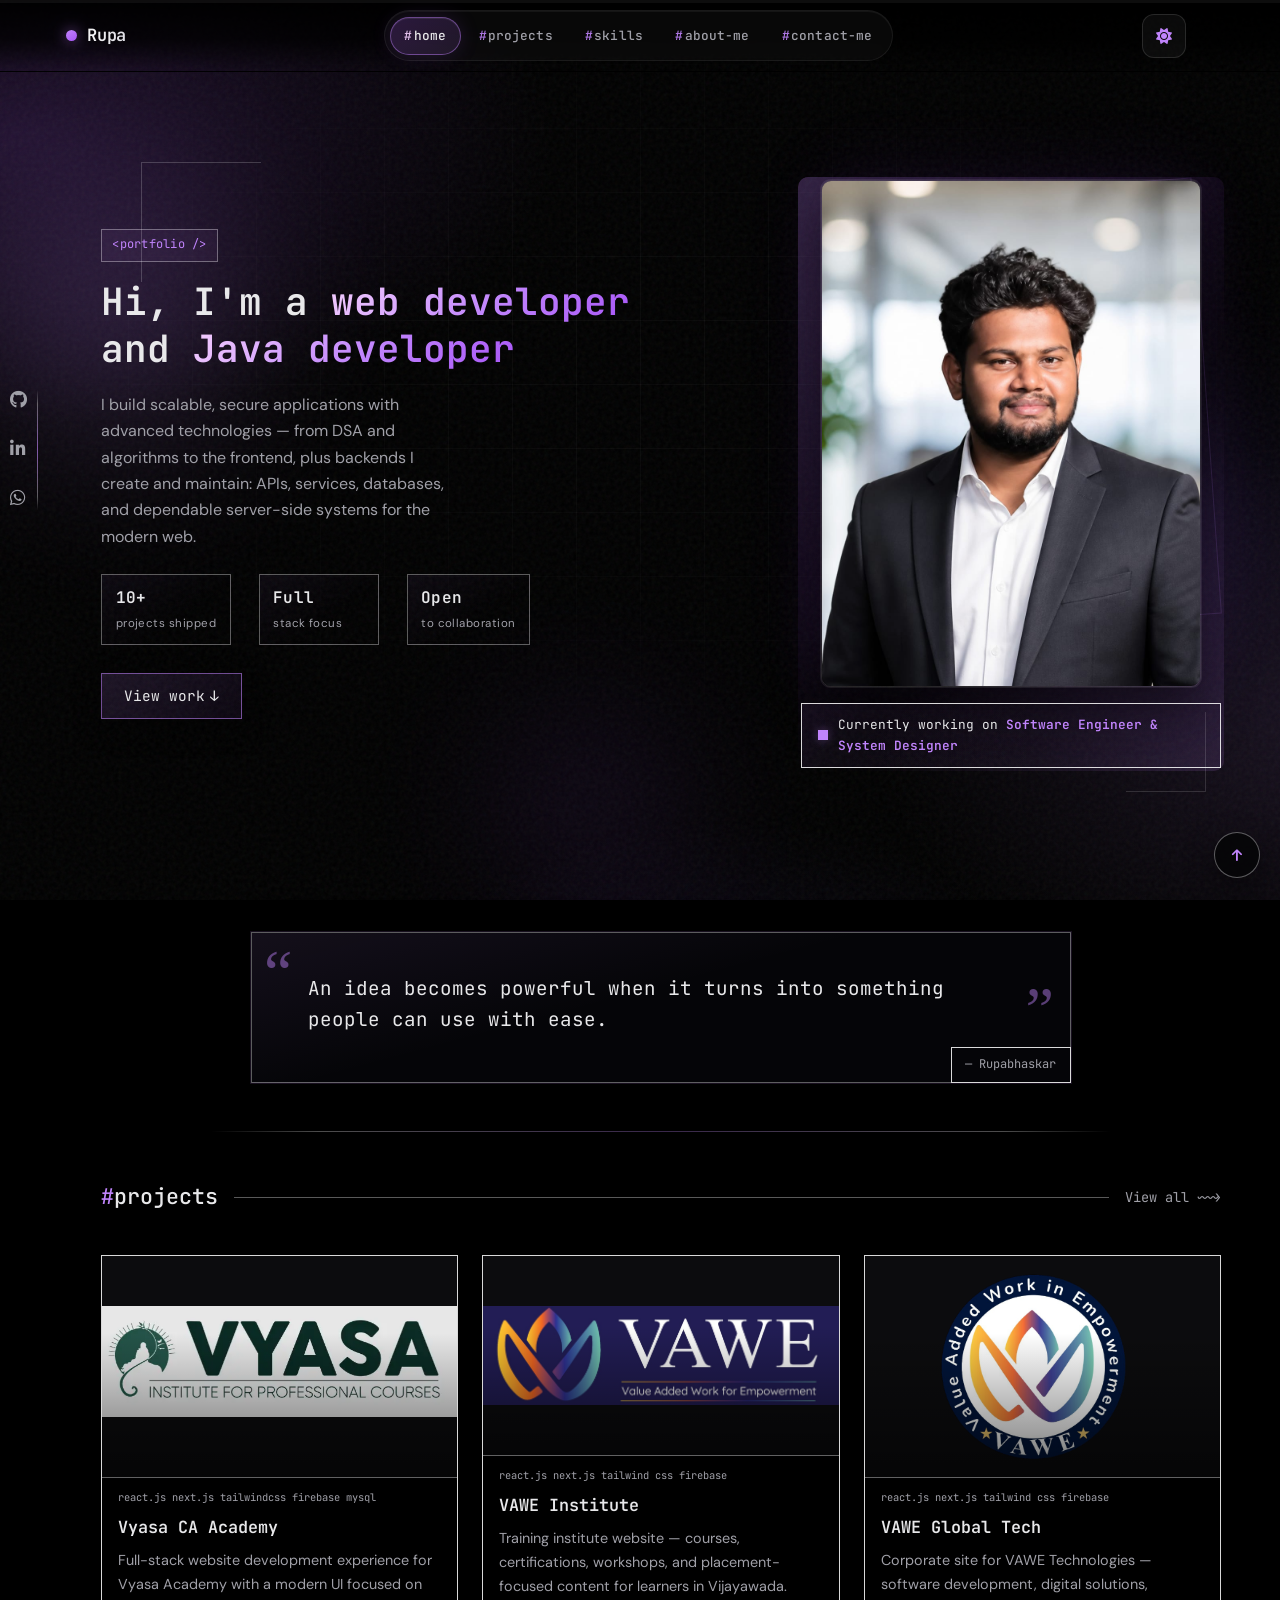
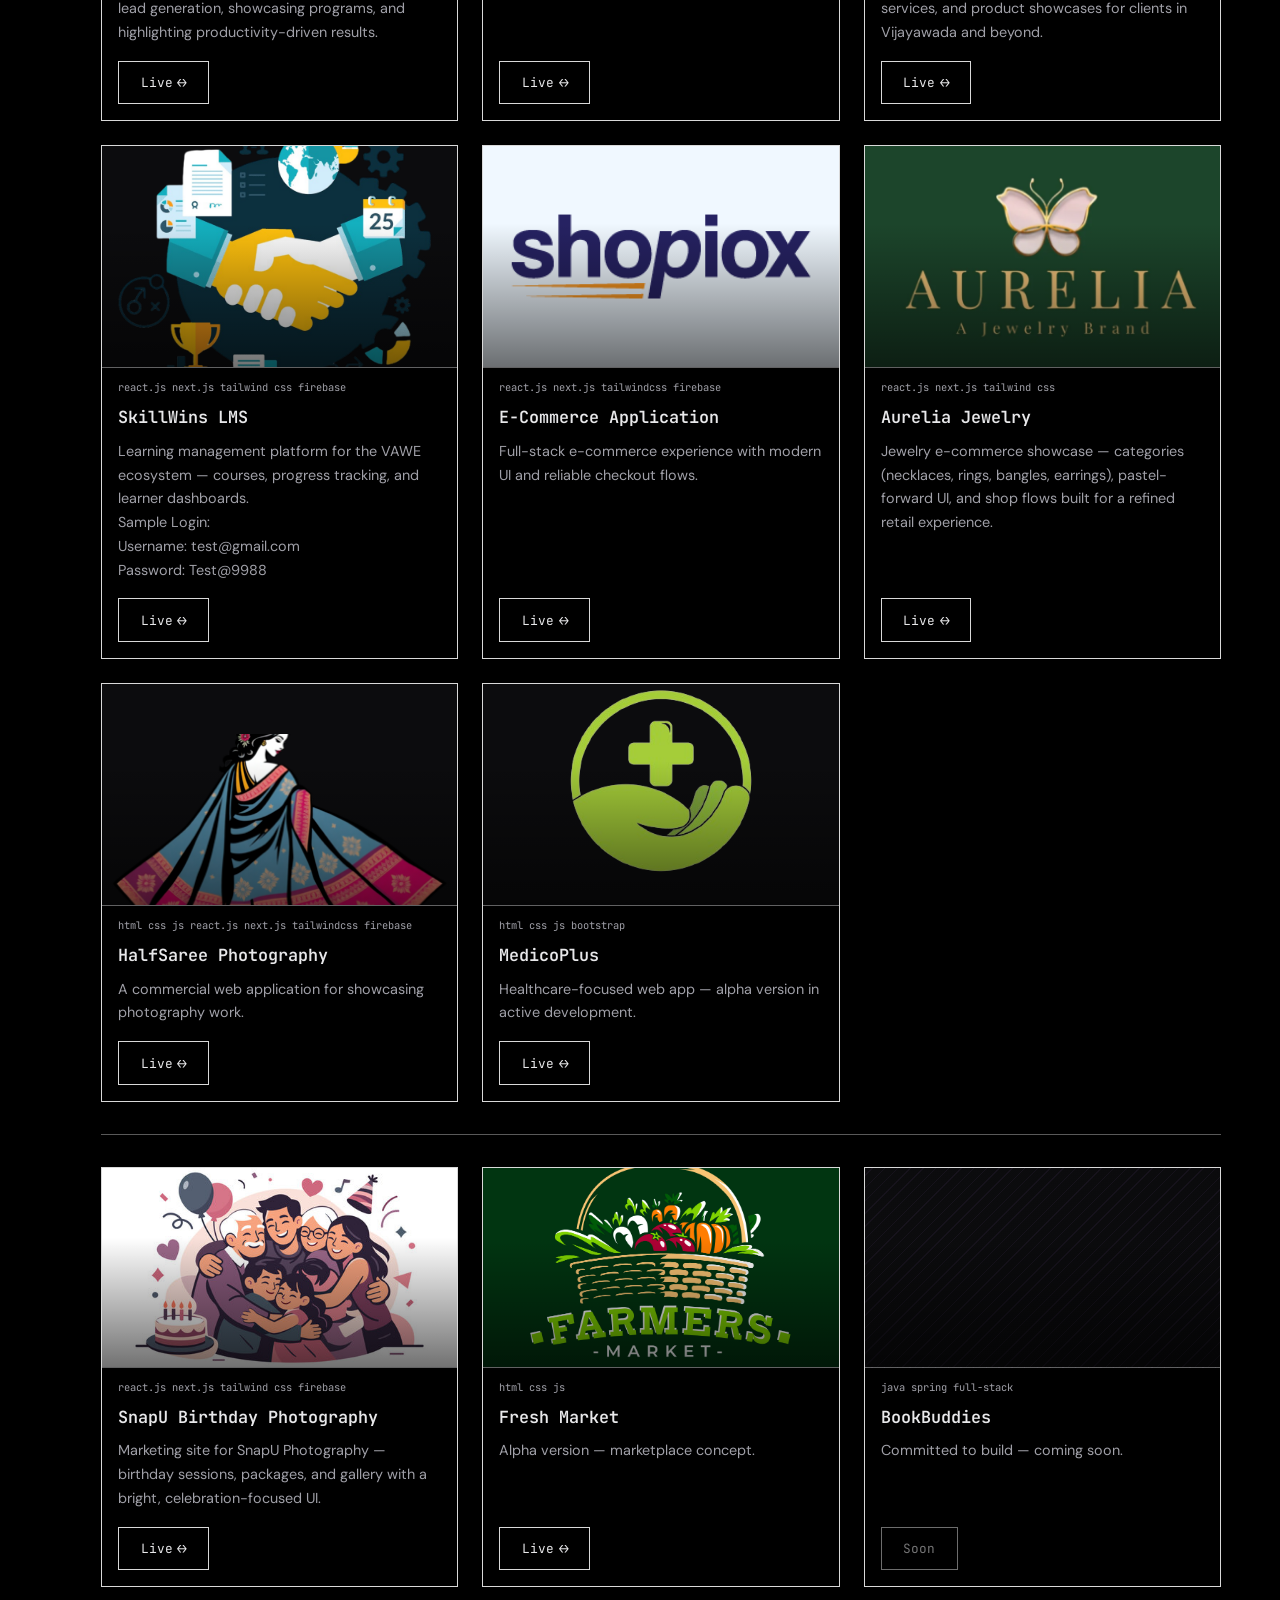
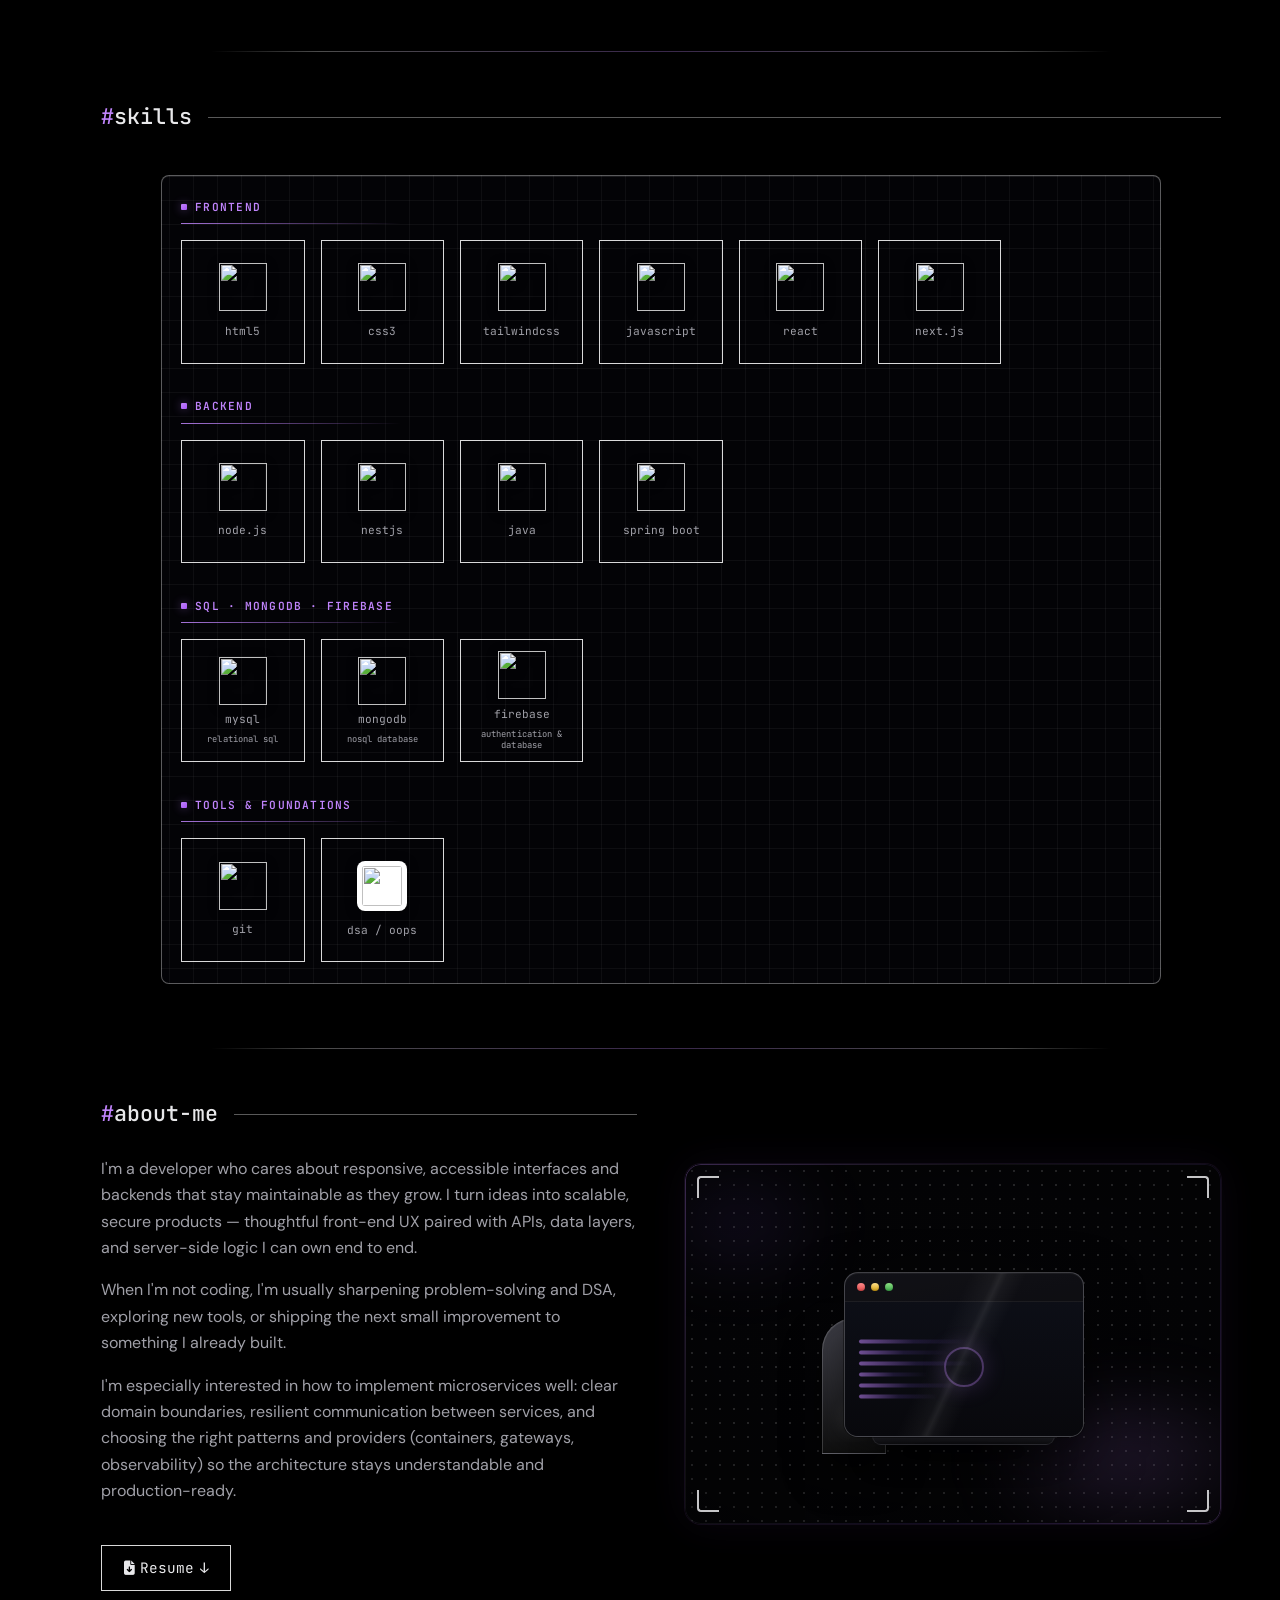
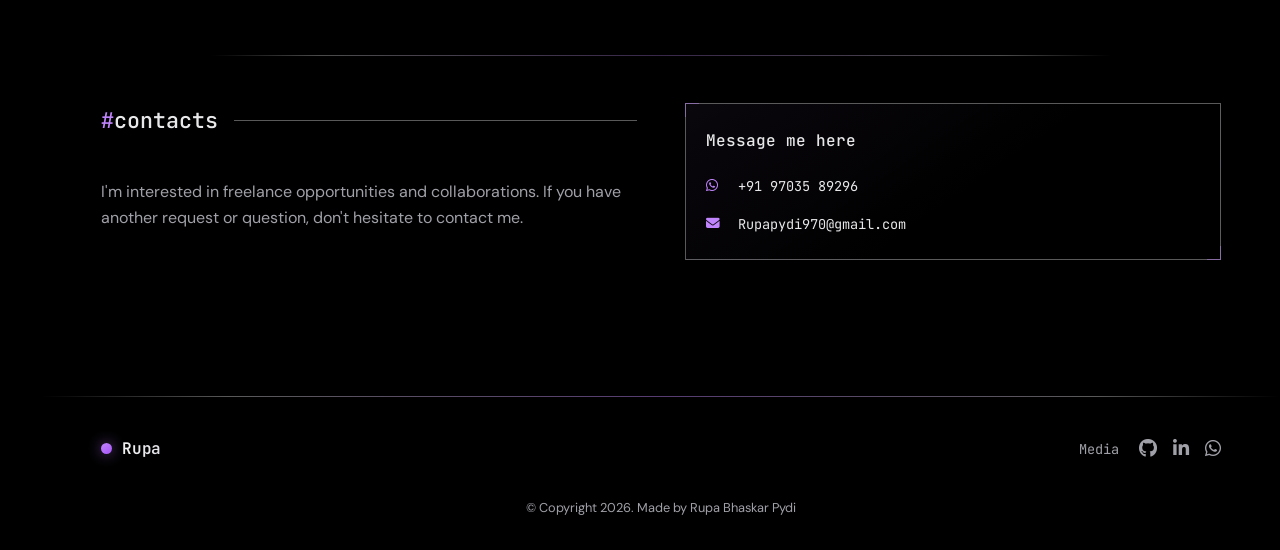
==== commit c9dac485: "new changesdd" ====
--- a/index.html
+++ b/index.html
@@ -91,7 +91,7 @@
             <div class="hero-visual">
                 <div class="hero-deco" aria-hidden="true"></div>
                 <div class="hero-photo-wrap">
-                    <img src="rupa-hero.png" alt="Rupa Bhaskar Pydi" class="hero-photo" width="640" height="853" loading="eager" decoding="async" fetchpriority="high" sizes="(max-width: 900px) 85vw, min(380px, 28vw)" onerror="this.style.display='none'; this.nextElementSibling.style.display='flex';">
+                    <img src="r.png" alt="Rupa Bhaskar Pydi" class="hero-photo" width="640" height="853" loading="eager" decoding="async" fetchpriority="high" sizes="(max-width: 900px) 85vw, min(380px, 28vw)" onerror="this.style.display='none'; this.nextElementSibling.style.display='flex';">
                     <div class="hero-photo-fallback" role="img" aria-label="Rupa Bhaskar Pydi">
                         <span>RB</span>
                     </div>
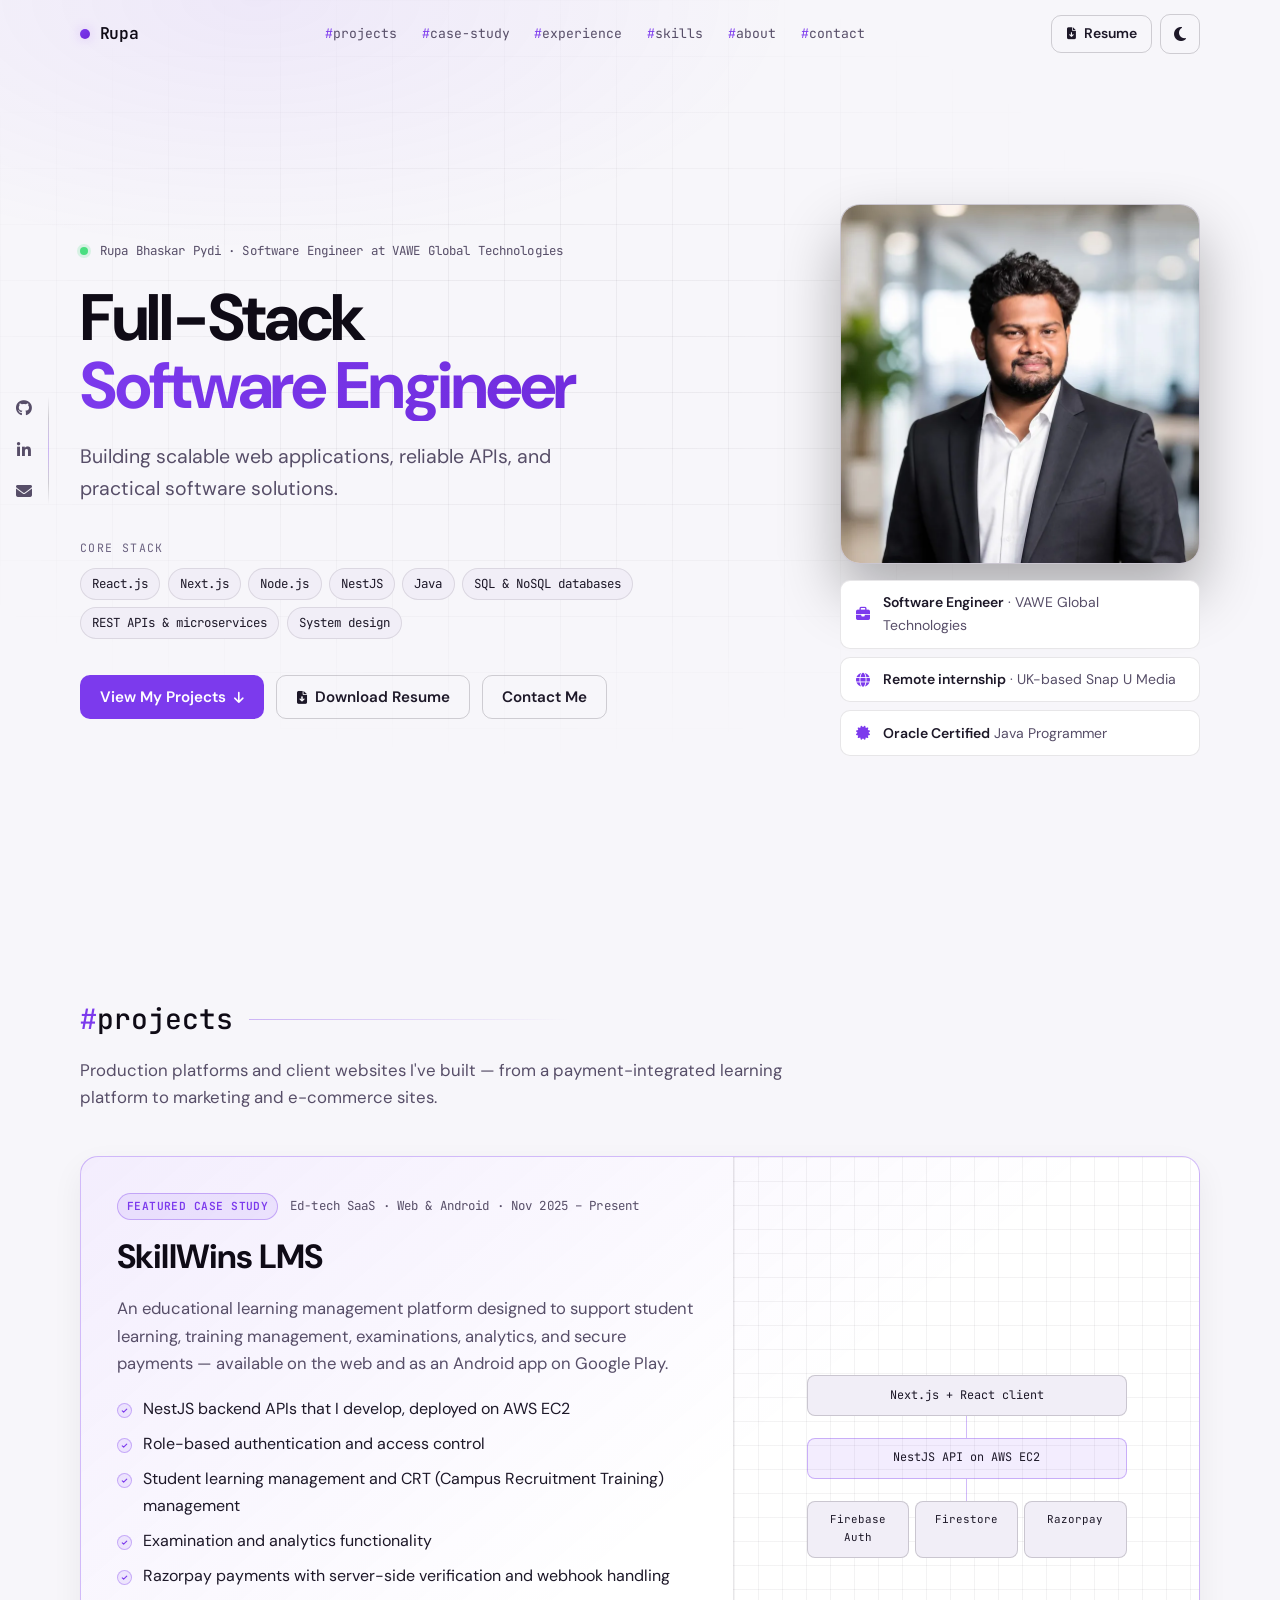
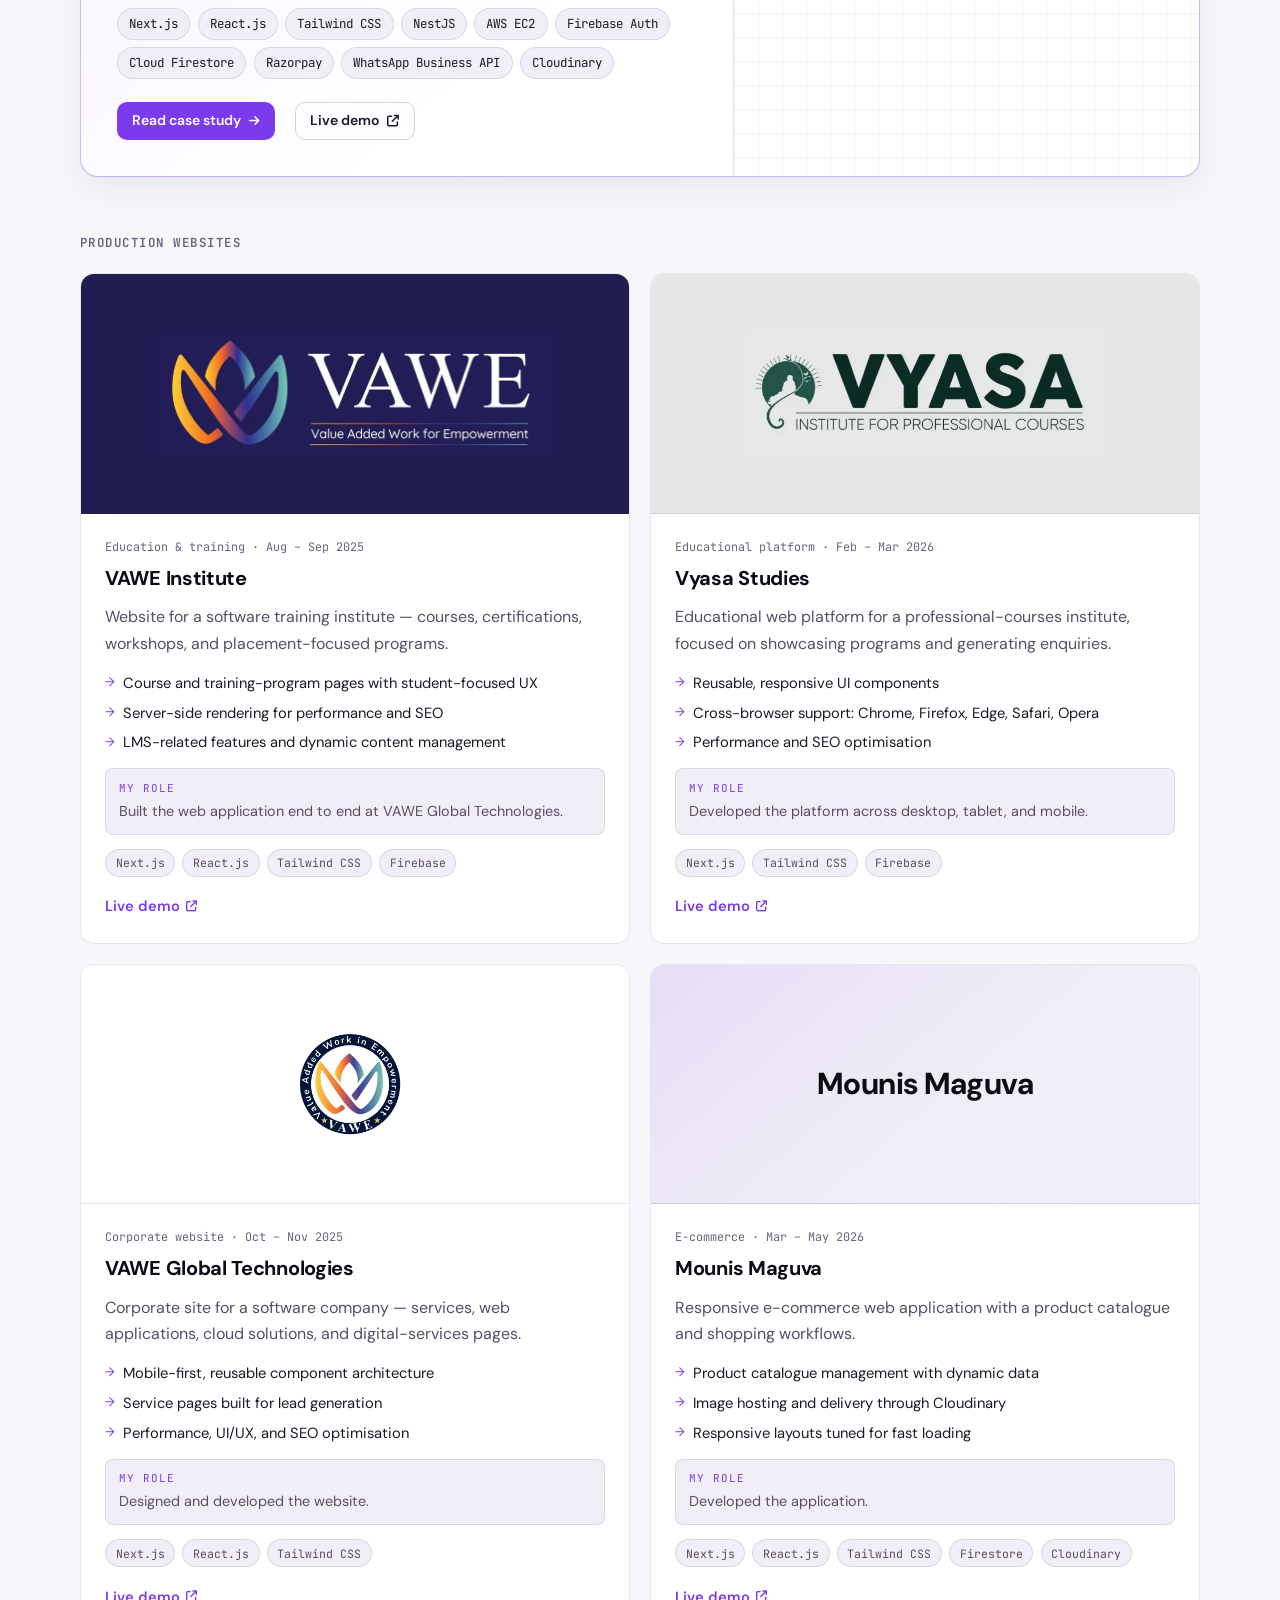
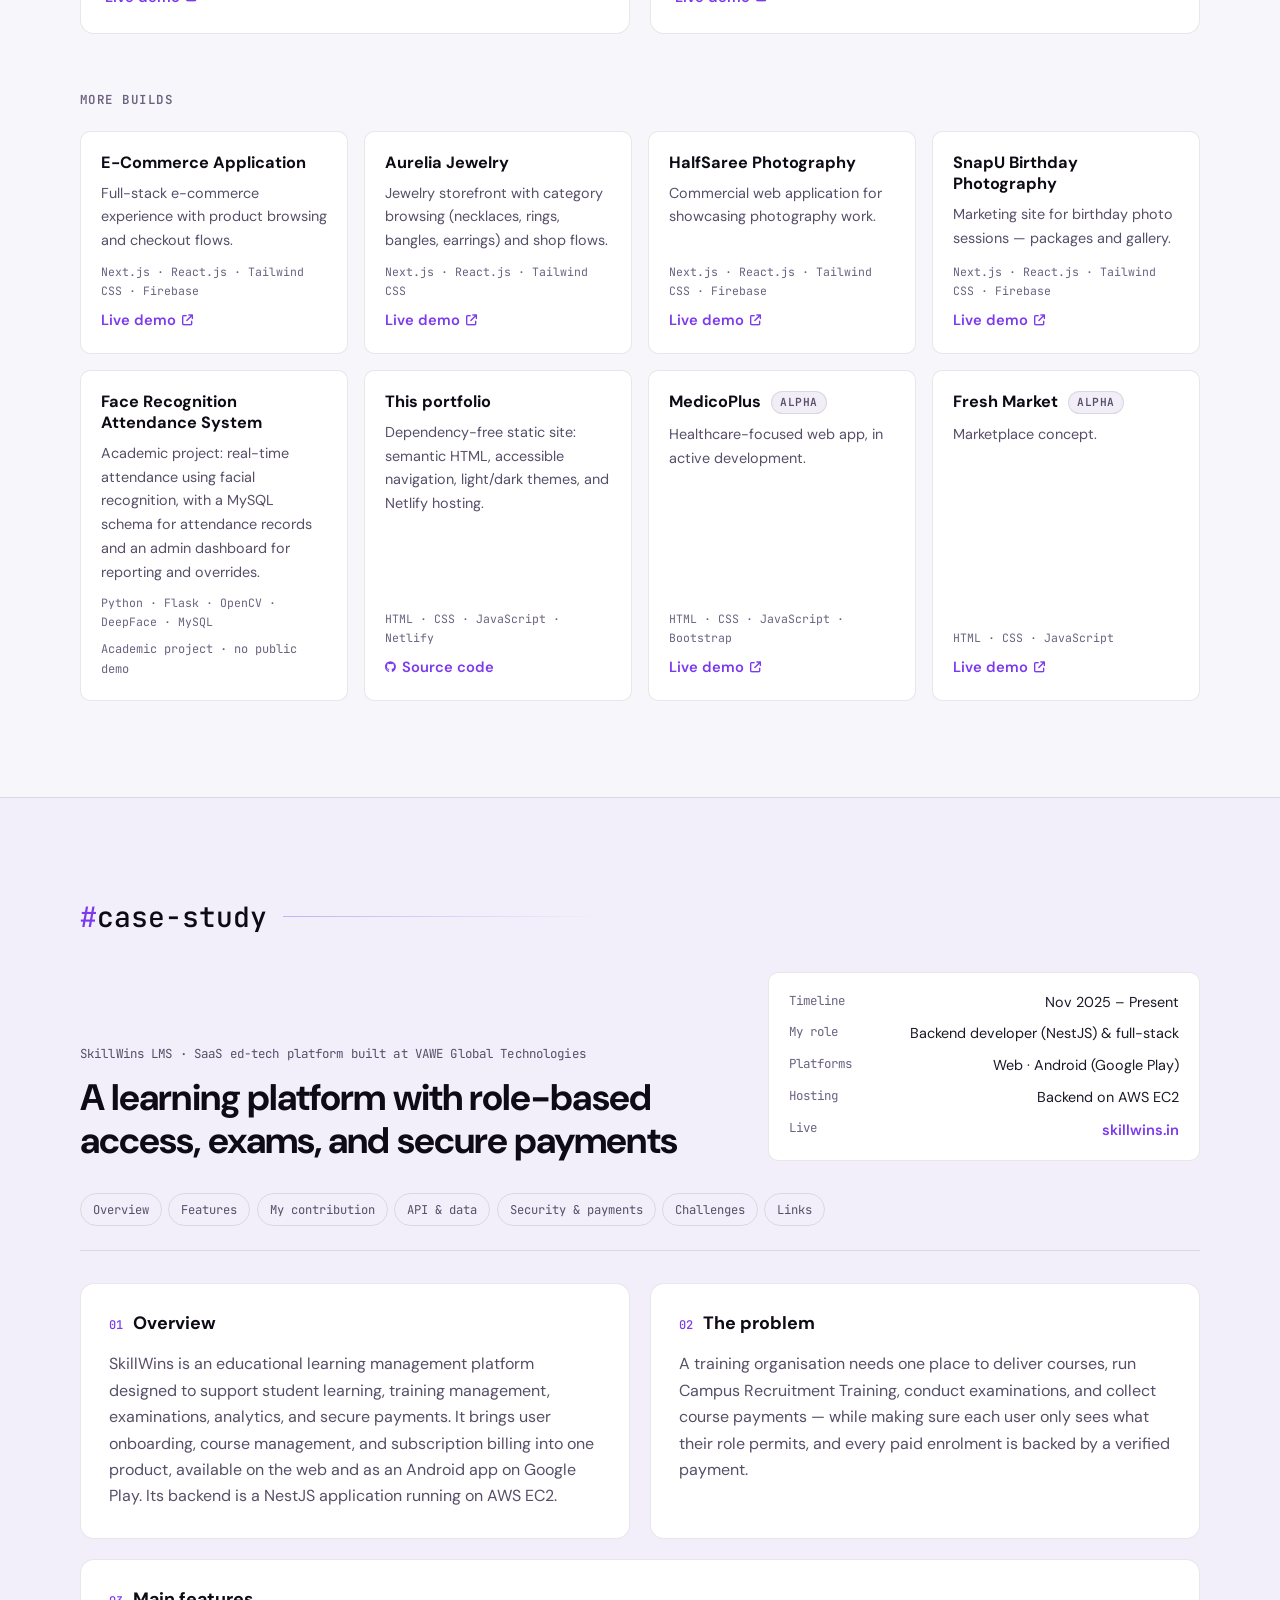
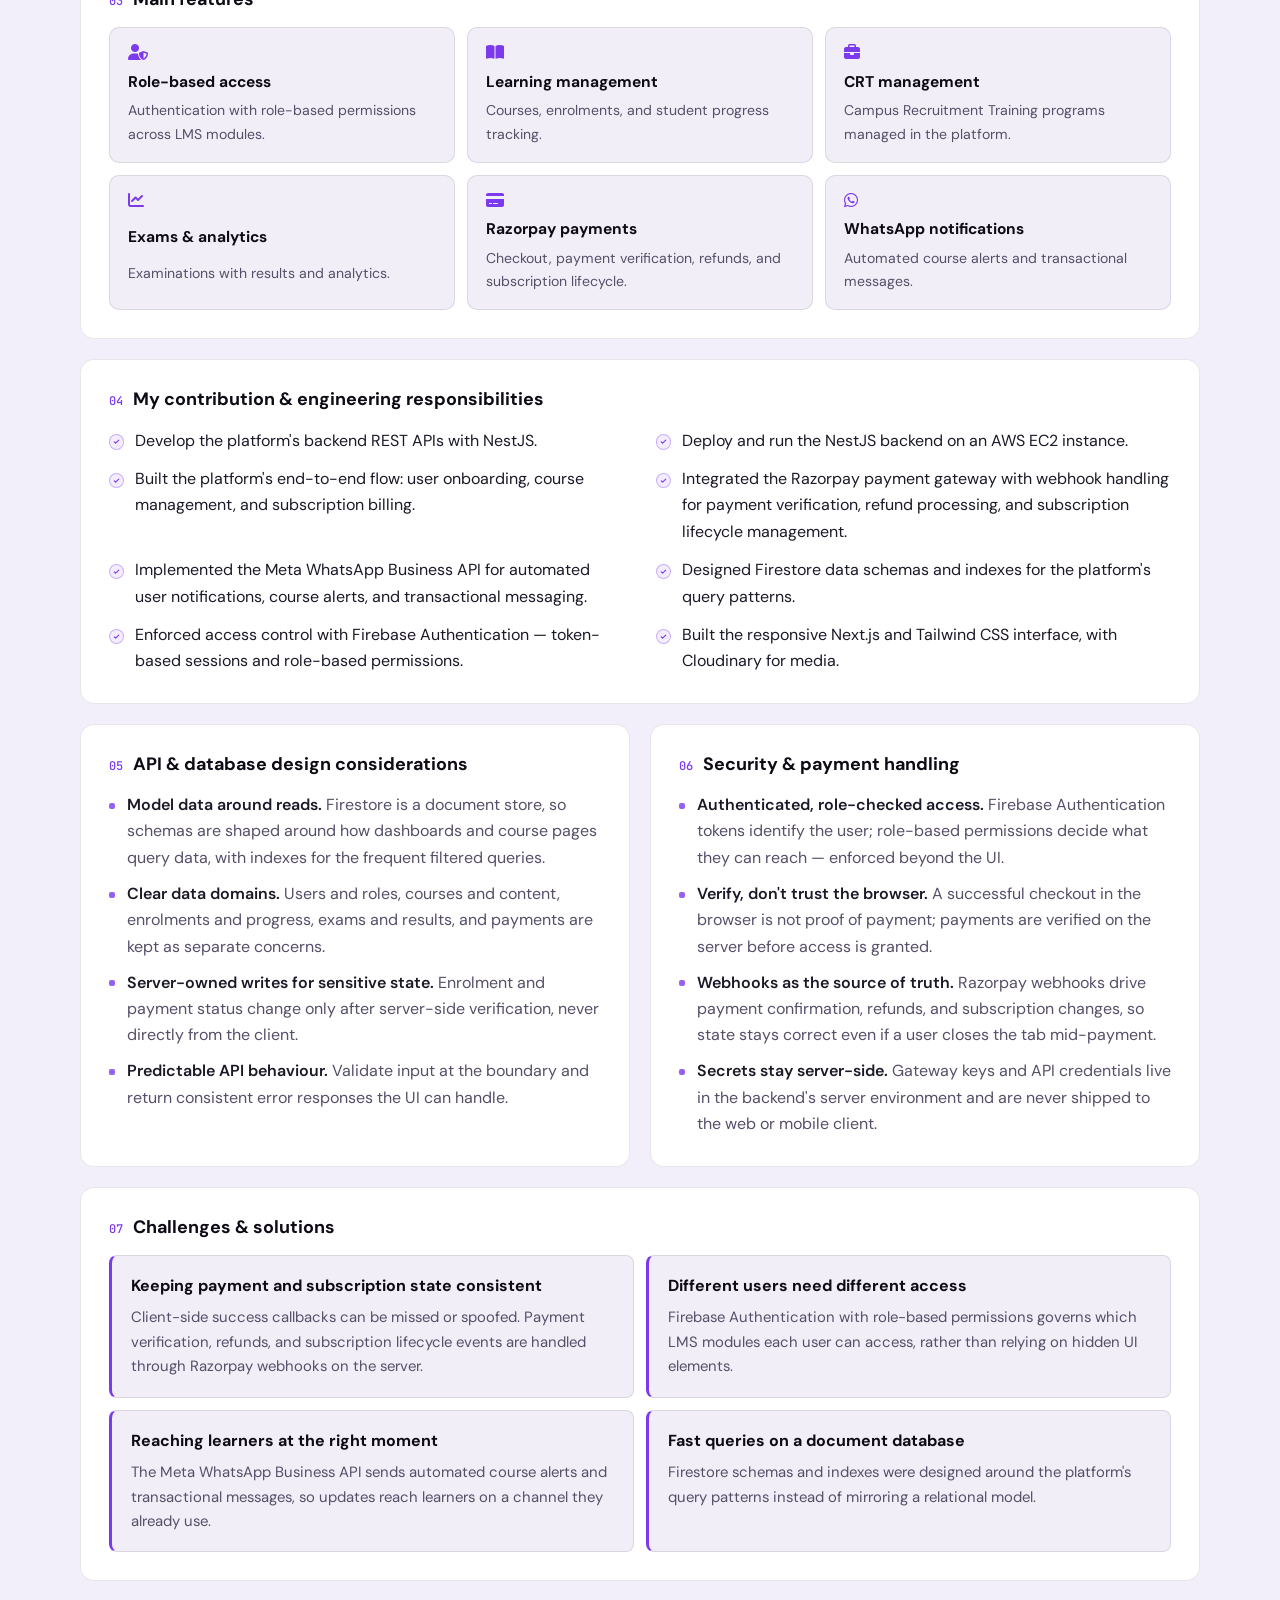
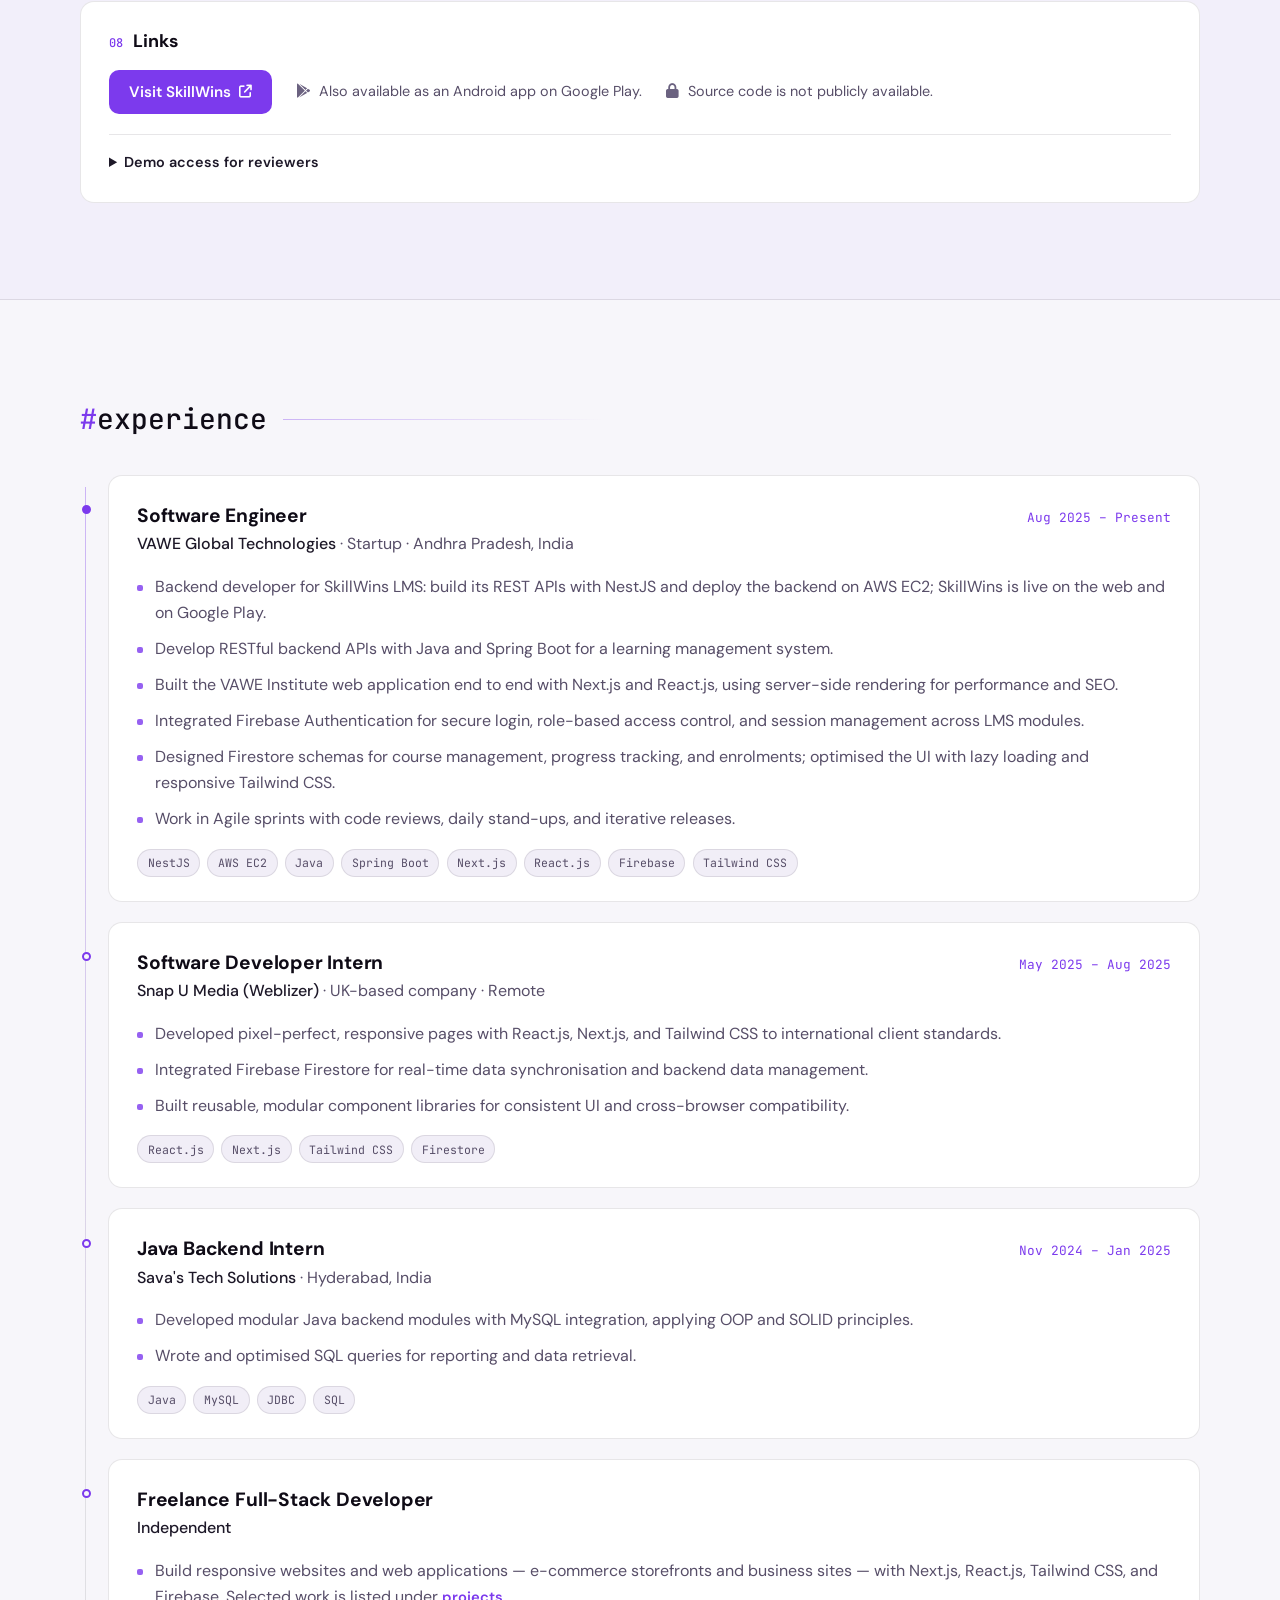
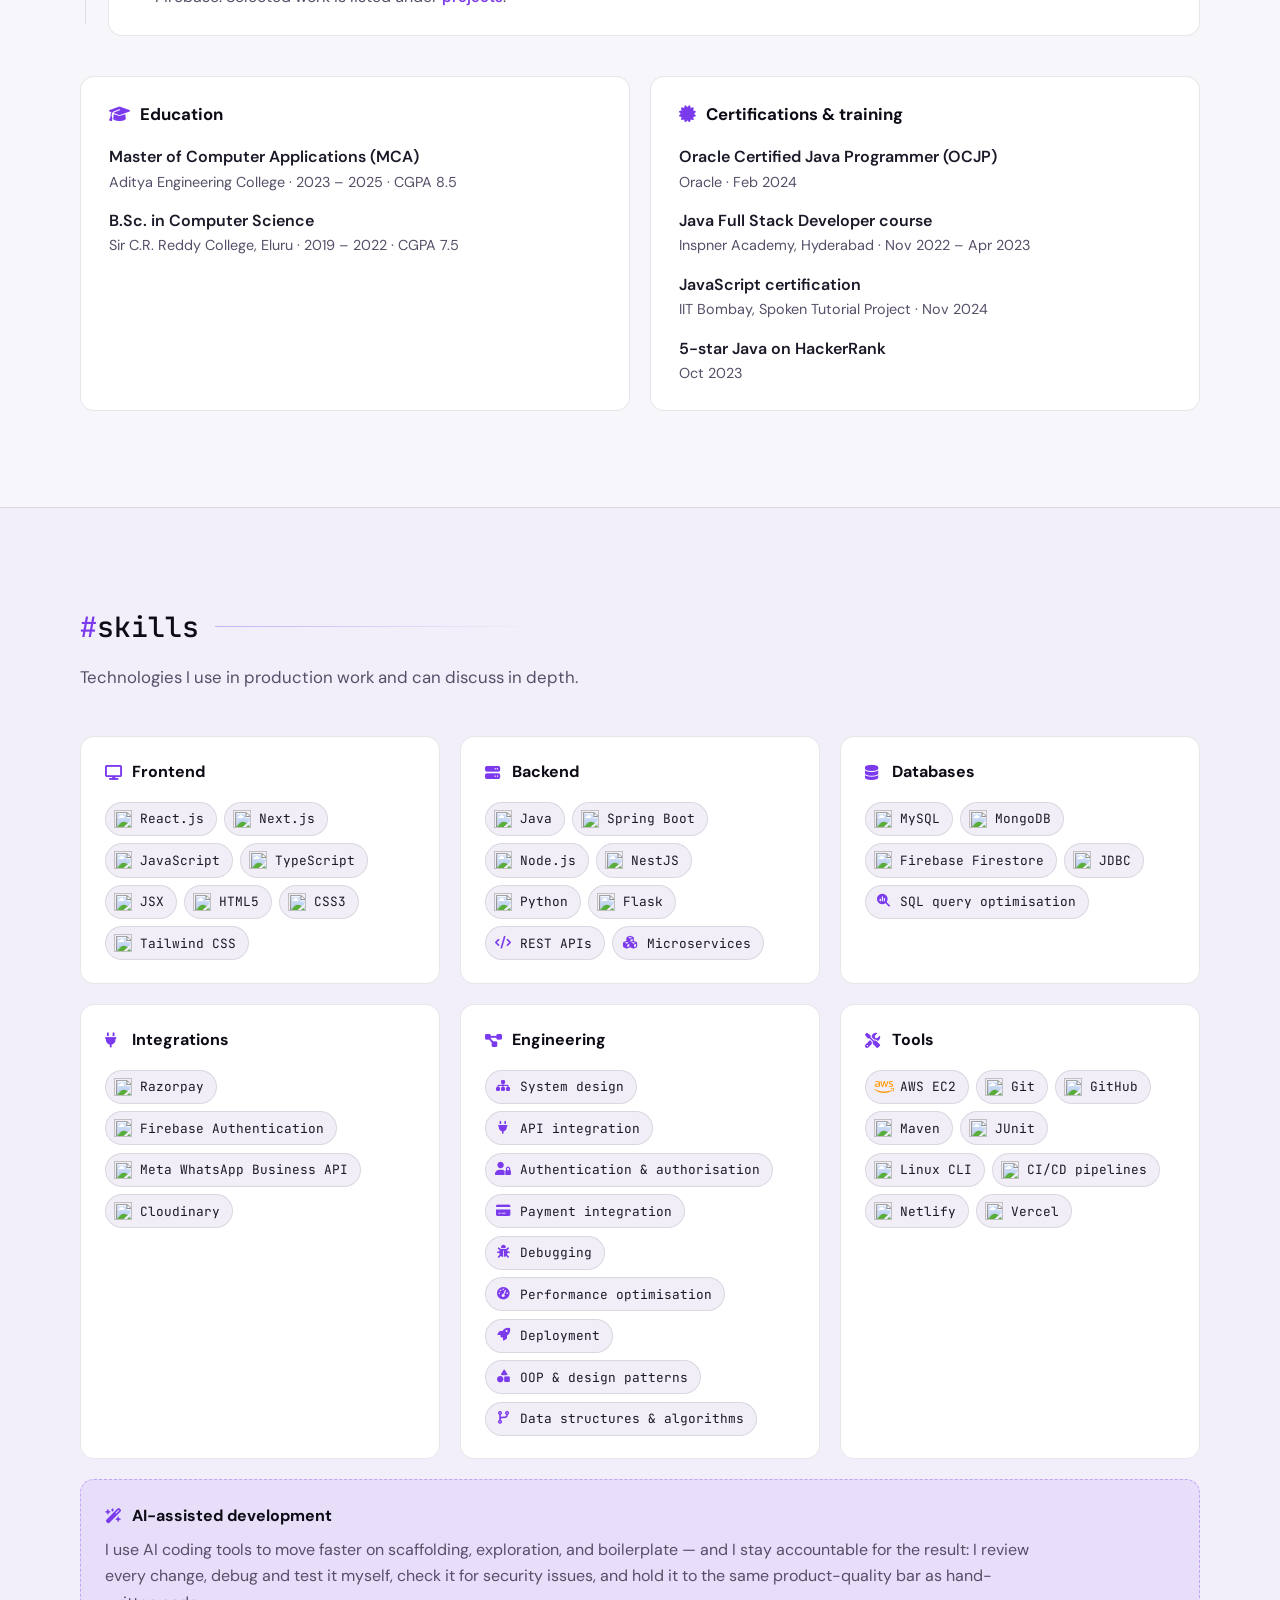
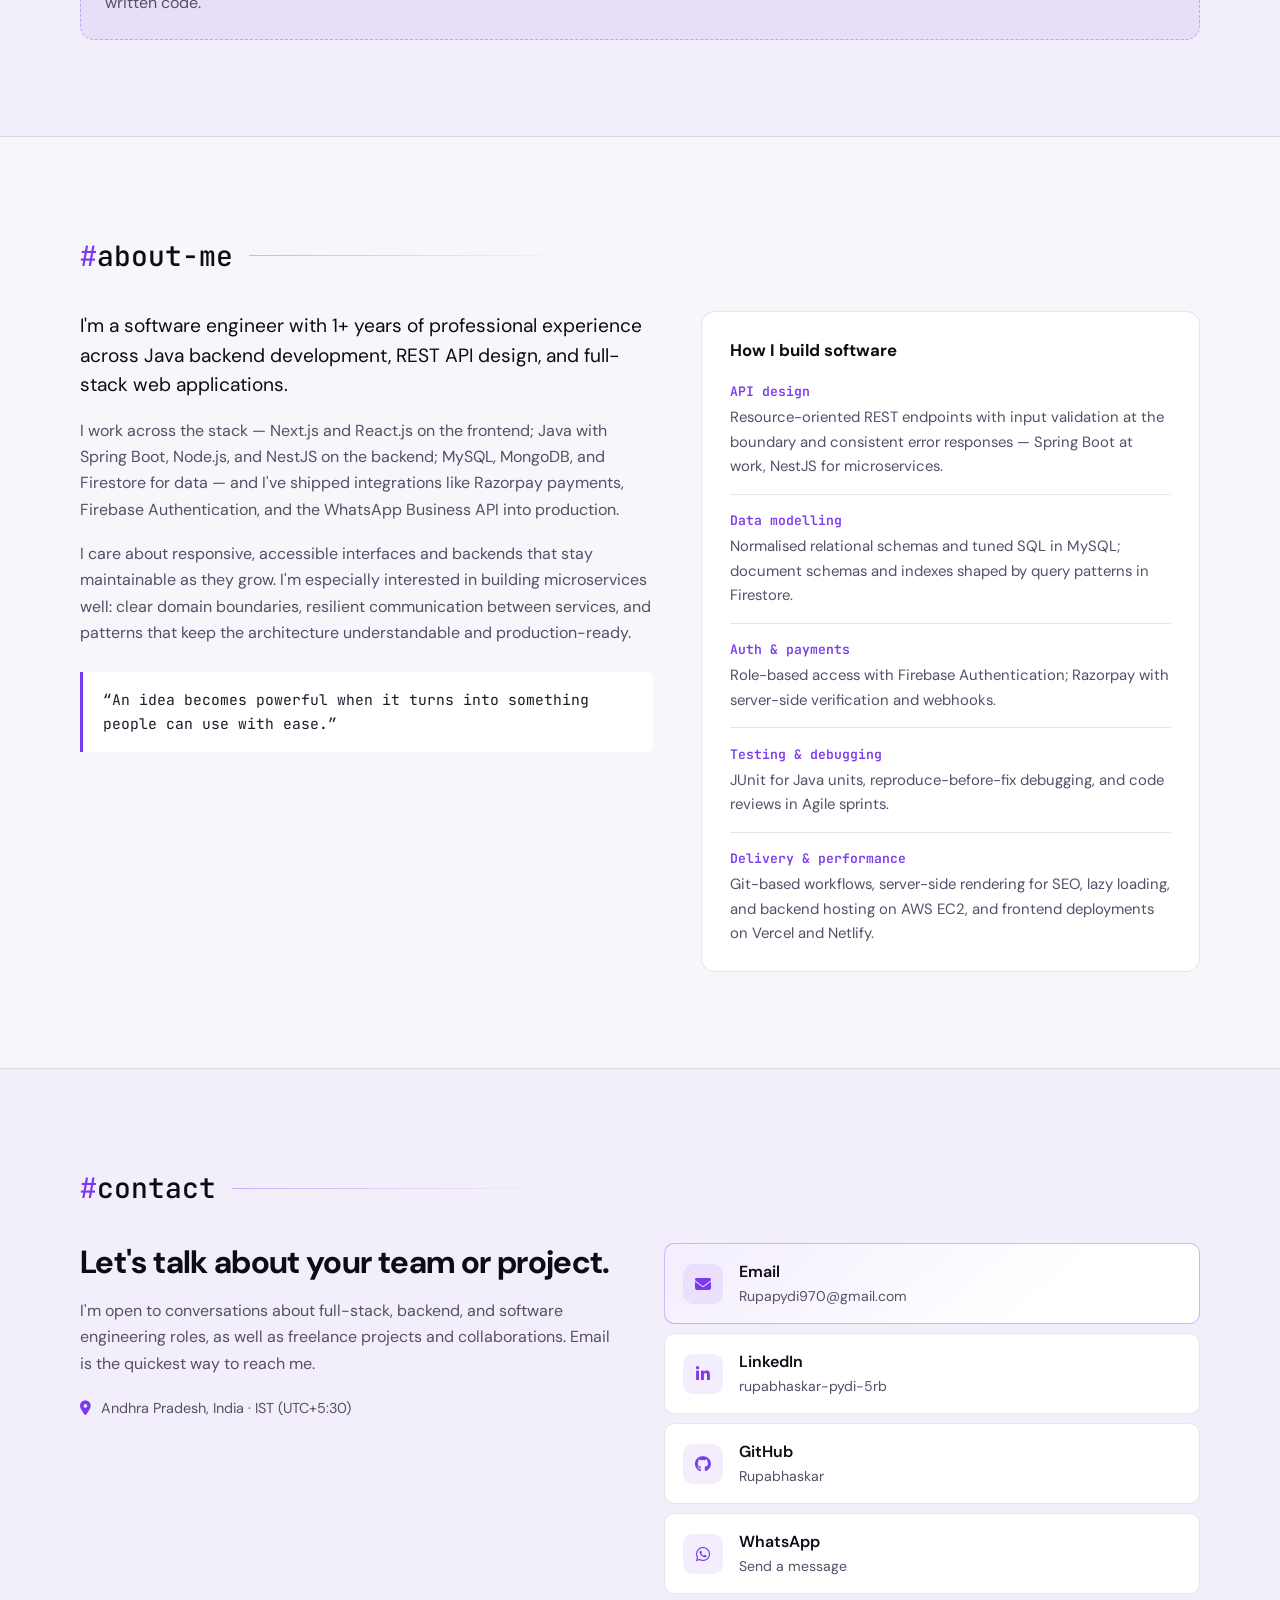
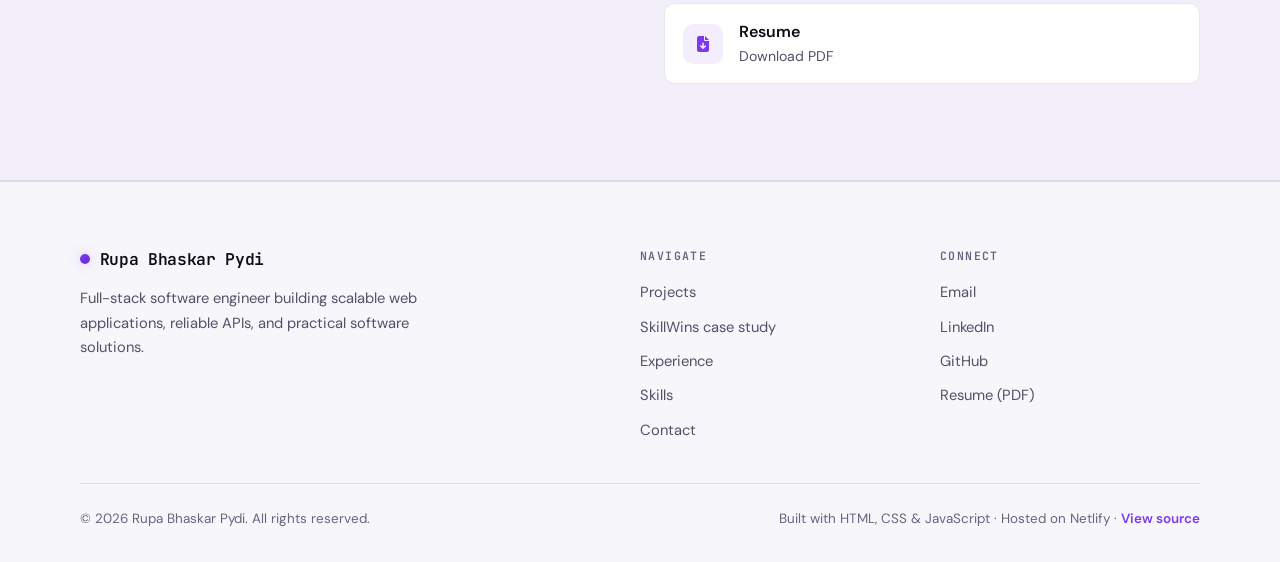
==== commit 4341b727: "d" ====
--- a/index.html
+++ b/index.html
@@ -1,28 +1,64 @@
 <!DOCTYPE html>
-<html lang="en">
+<html lang="en" data-theme="light">
 <head>
     <meta charset="UTF-8">
     <script>
         (function () {
+            var d = document.documentElement;
+            d.classList.add("js");
             try {
-                var k = "theme";
-                var d = document.documentElement;
-                var s = localStorage.getItem(k);
-                if (s === "light" || s === "dark") {
-                    d.setAttribute("data-theme", s);
-                    return;
-                }
-                d.setAttribute("data-theme", "dark");
-            } catch (e) {}
+                var s = localStorage.getItem("theme");
+                d.setAttribute("data-theme", s === "light" || s === "dark" ? s : "light");
+            } catch (e) {
+                d.setAttribute("data-theme", "light");
+            }
         })();
     </script>
     <meta name="viewport" content="width=device-width, initial-scale=1.0">
-    <meta http-equiv="X-UA-Compatible" content="ie=edge">
-    <title>Rupa Bhaskar Pydi — Portfolio</title>
+    <title>Rupa Bhaskar Pydi — Full-Stack Software Engineer</title>
+    <meta name="description" content="Full-stack software engineer building scalable web applications, reliable APIs and payment-integrated platforms with React.js, Next.js, Node.js, NestJS, Java, and SQL/NoSQL databases.">
+    <meta name="author" content="Rupa Bhaskar Pydi">
+    <meta name="theme-color" content="#f7f6fa">
+    <link rel="canonical" href="https://rupabhaskar.netlify.app/">
+    <link rel="icon" href="data:image/svg+xml,%3Csvg xmlns='http://www.w3.org/2000/svg' viewBox='0 0 32 32'%3E%3Crect width='32' height='32' rx='8' fill='%2307070a'/%3E%3Ccircle cx='16' cy='16' r='7' fill='%23c084fc'/%3E%3C/svg%3E">
+
+    <meta property="og:type" content="website">
+    <meta property="og:site_name" content="Rupa Bhaskar Pydi">
+    <meta property="og:url" content="https://rupabhaskar.netlify.app/">
+    <meta property="og:title" content="Rupa Bhaskar Pydi — Full-Stack Software Engineer">
+    <meta property="og:description" content="Building scalable web applications, reliable APIs, and practical software solutions with React.js, Next.js, Node.js, NestJS, and Java.">
+    <meta property="og:image" content="https://rupabhaskar.netlify.app/r.png">
+    <meta property="og:image:alt" content="Portrait of Rupa Bhaskar Pydi">
+    <meta name="twitter:card" content="summary">
+    <meta name="twitter:title" content="Rupa Bhaskar Pydi — Full-Stack Software Engineer">
+    <meta name="twitter:description" content="Building scalable web applications, reliable APIs, and practical software solutions.">
+    <meta name="twitter:image" content="https://rupabhaskar.netlify.app/r.png">
+
+    <script type="application/ld+json">
+    {
+        "@context": "https://schema.org",
+        "@type": "Person",
+        "name": "Rupa Bhaskar Pydi",
+        "jobTitle": "Software Engineer",
+        "url": "https://rupabhaskar.netlify.app/",
+        "image": "https://rupabhaskar.netlify.app/r.png",
+        "worksFor": { "@type": "Organization", "name": "VAWE Global Technologies" },
+        "alumniOf": { "@type": "CollegeOrUniversity", "name": "Aditya Engineering College" },
+        "address": { "@type": "PostalAddress", "addressRegion": "Andhra Pradesh", "addressCountry": "IN" },
+        "knowsAbout": ["React.js", "Next.js", "Node.js", "NestJS", "Java", "Spring Boot", "AWS EC2", "MySQL", "MongoDB", "REST APIs", "Microservices", "System design"],
+        "sameAs": [
+            "https://github.com/Rupabhaskar",
+            "https://www.linkedin.com/in/rupabhaskar-pydi-5rb/"
+        ]
+    }
+    </script>
+
     <link rel="preconnect" href="https://fonts.googleapis.com">
     <link rel="preconnect" href="https://fonts.gstatic.com" crossorigin>
-    <link href="https://fonts.googleapis.com/css2?family=DM+Sans:ital,opsz,wght@0,9..40,400;0,9..40,500;0,9..40,600;1,9..40,400&family=JetBrains+Mono:wght@400;500;600&display=swap" rel="stylesheet">
-    <link rel="stylesheet" href="https://cdnjs.cloudflare.com/ajax/libs/font-awesome/6.5.1/css/all.min.css" />
+    <link href="https://fonts.googleapis.com/css2?family=DM+Sans:opsz,wght@9..40,400;9..40,500;9..40,600;9..40,700&family=JetBrains+Mono:wght@400;500;600&display=swap" rel="stylesheet">
+    <link rel="stylesheet" href="https://cdnjs.cloudflare.com/ajax/libs/font-awesome/6.5.1/css/all.min.css" media="print" onload="this.media='all'">
+    <noscript><link rel="stylesheet" href="https://cdnjs.cloudflare.com/ajax/libs/font-awesome/6.5.1/css/all.min.css"></noscript>
+    <link rel="preload" as="image" href="r-720.webp" type="image/webp">
     <link rel="stylesheet" href="port.css">
 </head>
 <body>
@@ -32,357 +68,715 @@
         <i class="fas fa-arrow-up" aria-hidden="true"></i>
     </button>
 
-    <div class="page-decoration" aria-hidden="true">
-        <span class="mesh-gradient"></span>
-        <span class="noise-layer"></span>
-        <span class="glow-orb glow-orb--a"></span>
-        <span class="glow-orb glow-orb--b"></span>
-        <span class="glow-orb glow-orb--c"></span>
-        <span class="grid-lines"></span>
-    </div>
+    <div class="page-decoration" aria-hidden="true"></div>
 
     <aside class="side-social" aria-label="Social links">
-        <a href="https://github.com/Rupabhaskar" target="_blank" rel="noopener noreferrer" aria-label="GitHub"><i class="fab fa-github"></i></a>
-        <a href="https://www.linkedin.com/in/rupabhaskar-pydi-5rb/" target="_blank" rel="noopener noreferrer" aria-label="LinkedIn"><i class="fab fa-linkedin-in"></i></a>
-        <a href="https://wa.me/919703589296?text=Hi!%20Are%20you%20ready%20to%20collaborate%3F%20I%27m%20interested%20in%20collaborating." target="_blank" rel="noopener noreferrer" aria-label="WhatsApp"><i class="fab fa-whatsapp"></i></a>
+        <a href="https://github.com/Rupabhaskar" target="_blank" rel="noopener noreferrer" aria-label="GitHub profile (opens in a new tab)"><i class="fab fa-github" aria-hidden="true"></i></a>
+        <a href="https://www.linkedin.com/in/rupabhaskar-pydi-5rb/" target="_blank" rel="noopener noreferrer" aria-label="LinkedIn profile (opens in a new tab)"><i class="fab fa-linkedin-in" aria-hidden="true"></i></a>
+        <a href="mailto:Rupapydi970@gmail.com" aria-label="Send an email"><i class="fas fa-envelope" aria-hidden="true"></i></a>
     </aside>
 
-    <nav class="top-nav" aria-label="Primary">
-        <div class="top-nav__inner">
-            <a href="#home" class="brand">
+    <header class="top-nav">
+        <nav class="top-nav__inner" aria-label="Primary">
+            <a href="#home" class="brand" aria-label="Rupa Bhaskar Pydi — back to top">
                 <span class="brand-mark" aria-hidden="true"></span>
                 <span class="brand-name">Rupa</span>
             </a>
             <ul class="nav-links" id="site-nav">
-                <li><a href="#home" data-nav="home"><span class="hash">#</span>home</a></li>
-                <li><a href="#projects" data-nav="projects"><span class="hash">#</span>projects</a></li>
-                <li><a href="#skills" data-nav="skills"><span class="hash">#</span>skills</a></li>
-                <li><a href="#about-me" data-nav="about-me"><span class="hash">#</span>about-me</a></li>
-                <li><a href="#contact-me" data-nav="contact-me"><span class="hash">#</span>contact-me</a></li>
+                <li><a href="#projects" data-nav="projects"><span class="hash" aria-hidden="true">#</span>projects</a></li>
+                <li><a href="#case-study" data-nav="case-study"><span class="hash" aria-hidden="true">#</span>case-study</a></li>
+                <li><a href="#experience" data-nav="experience"><span class="hash" aria-hidden="true">#</span>experience</a></li>
+                <li><a href="#skills" data-nav="skills"><span class="hash" aria-hidden="true">#</span>skills</a></li>
+                <li><a href="#about-me" data-nav="about-me"><span class="hash" aria-hidden="true">#</span>about</a></li>
+                <li><a href="#contact-me" data-nav="contact-me"><span class="hash" aria-hidden="true">#</span>contact</a></li>
             </ul>
             <div class="top-nav__actions">
-                <button type="button" class="theme-toggle" data-theme-toggle aria-label="Switch theme">
+                <a href="RupaBhaskarExp.pdf" class="btn btn--ghost btn--sm nav-resume" download="Rupa-Bhaskar-Pydi-Resume.pdf">
+                    <i class="fas fa-file-arrow-down" aria-hidden="true"></i> Resume
+                </a>
+                <button type="button" class="icon-btn theme-toggle" data-theme-toggle aria-label="Switch theme">
                     <i class="fas fa-sun theme-toggle__icon theme-toggle__icon--sun" aria-hidden="true"></i>
                     <i class="fas fa-moon theme-toggle__icon theme-toggle__icon--moon" aria-hidden="true"></i>
                 </button>
-                <button type="button" class="nav-toggle" aria-label="Open menu" aria-expanded="false" aria-controls="site-nav">
+                <button type="button" class="icon-btn nav-toggle" aria-label="Open menu" aria-expanded="false" aria-controls="site-nav">
                     <span></span><span></span><span></span>
                 </button>
             </div>
+        </nav>
+    </header>
+
+    <main id="main-content">
+
+    <!-- Hero -->
+    <section id="home" class="hero" aria-labelledby="hero-title">
+        <div class="container hero-inner">
+            <div class="hero-copy">
+                <p class="eyebrow hero-eyebrow">
+                    <span class="status-dot" aria-hidden="true"></span>
+                    Rupa Bhaskar Pydi · Software Engineer at VAWE Global Technologies
+                </p>
+                <h1 id="hero-title" class="hero-title">Full-Stack <span class="accent">Software Engineer</span></h1>
+                <p class="hero-sub">Building scalable web applications, reliable APIs, and practical software solutions.</p>
+
+                <div class="hero-stack">
+                    <p class="hero-stack__label">Core stack</p>
+                    <ul class="tag-list" aria-label="Core stack">
+                        <li class="tag">React.js</li>
+                        <li class="tag">Next.js</li>
+                        <li class="tag">Node.js</li>
+                        <li class="tag">NestJS</li>
+                        <li class="tag">Java</li>
+                        <li class="tag">SQL &amp; NoSQL databases</li>
+                        <li class="tag">REST APIs &amp; microservices</li>
+                        <li class="tag">System design</li>
+                    </ul>
+                </div>
+
+                <div class="hero-actions">
+                    <a href="#projects" class="btn btn--primary">View My Projects <i class="fas fa-arrow-down" aria-hidden="true"></i></a>
+                    <a href="RupaBhaskarExp.pdf" class="btn btn--ghost" download="Rupa-Bhaskar-Pydi-Resume.pdf">
+                        <i class="fas fa-file-arrow-down" aria-hidden="true"></i> Download Resume <span class="visually-hidden">(PDF)</span>
+                    </a>
+                    <a href="#contact-me" class="btn btn--ghost">Contact Me</a>
+                </div>
+            </div>
+
+            <div class="hero-visual">
+                <div class="hero-photo-wrap">
+                    <picture>
+                        <source srcset="r-720.webp" type="image/webp">
+                        <img src="r.png" alt="Rupa Bhaskar Pydi" class="hero-photo" width="720" height="720" decoding="async" fetchpriority="high">
+                    </picture>
+                </div>
+                <ul class="hero-facts" aria-label="Highlights">
+                    <li><i class="fas fa-briefcase" aria-hidden="true"></i><span><strong>Software Engineer</strong> · VAWE Global Technologies</span></li>
+                    <li><i class="fas fa-globe" aria-hidden="true"></i><span><strong>Remote internship</strong> · UK-based Snap U Media</span></li>
+                    <li><i class="fas fa-certificate" aria-hidden="true"></i><span><strong>Oracle Certified</strong> Java Programmer</span></li>
+                </ul>
+            </div>
         </div>
-    </nav>
-
-    <main id="main-content">
-    <header id="home" class="hero">
-        <div class="hero-inner container">
-            <div class="hero-copy">
-                <span class="hero-tag" aria-hidden="true">&lt;portfolio /&gt;</span>
-                <h1 class="hero-title">
-                    Hi, I'm a <span class="accent">web developer</span> and <span class="accent">Java developer</span>
-                </h1>
-                <p class="hero-sub">I build scalable, secure applications with advanced technologies — from DSA and algorithms to the frontend, plus backends I create and maintain: APIs, services, databases, and dependable server-side systems for the modern web.</p>
-                <ul class="hero-stats" aria-label="Highlights">
-                    <li><span class="hero-stats__num">10+</span> <span class="hero-stats__lbl">projects shipped</span></li>
-                    <li><span class="hero-stats__num">Full</span> <span class="hero-stats__lbl">stack focus</span></li>
-                    <li><span class="hero-stats__num">Open</span> <span class="hero-stats__lbl">to collaboration</span></li>
-                </ul>
-                <a href="#projects" class="btn-outline btn-outline--primary">View work <span aria-hidden="true">↓</span></a>
-            </div>
-            <div class="hero-visual">
-                <div class="hero-deco" aria-hidden="true"></div>
-                <div class="hero-photo-wrap">
-                    <img src="r.png" alt="Rupa Bhaskar Pydi" class="hero-photo" width="640" height="853" loading="eager" decoding="async" fetchpriority="high" sizes="(max-width: 900px) 85vw, min(380px, 28vw)" onerror="this.style.display='none'; this.nextElementSibling.style.display='flex';">
-                    <div class="hero-photo-fallback" role="img" aria-label="Rupa Bhaskar Pydi">
-                        <span>RB</span>
-                    </div>
-                </div>
-                <div class="status-box">
-                    <span class="status-dot" aria-hidden="true"></span>
-                    <p>Currently working on <strong>Software Engineer &amp; System Designer</strong></p>
-                </div>
-            </div>
-        </div>
-    </header>
-
-    <section class="quote-section container reveal-on-scroll">
-        <blockquote class="quote-card">
-            <span class="quote-mark quote-open" aria-hidden="true">“</span>
-            <p class="quote-text">An idea becomes powerful when it turns into something people can use with ease.</p>
-            <span class="quote-mark quote-close" aria-hidden="true">”</span>
-            <footer class="quote-attrib">— Rupabhaskar</footer>
-        </blockquote>
     </section>
 
-    <section id="projects" class="section-block reveal-on-scroll">
+    <!-- Projects -->
+    <section id="projects" class="section reveal-on-scroll" aria-labelledby="projects-title">
         <div class="container">
             <div class="section-head">
-                <h2 class="section-heading"><span class="hash">#</span>projects</h2>
+                <h2 id="projects-title" class="section-heading"><span class="hash" aria-hidden="true">#</span>projects</h2>
                 <span class="section-line" aria-hidden="true"></span>
-                <a href="#projects-more" class="section-link">View all ~~&gt;</a>
-            </div>
-            <div class="projects-row">
+            </div>
+            <p class="section-intro">Production platforms and client websites I've built — from a payment-integrated learning platform to marketing and e-commerce sites.</p>
+
+            <!-- Featured: SkillWins -->
+            <article class="featured-project" aria-labelledby="featured-title">
+                <div class="featured-project__body">
+                    <p class="eyebrow"><span class="badge">Featured case study</span> Ed-tech SaaS · Web &amp; Android · Nov 2025 – Present</p>
+                    <h3 id="featured-title" class="featured-project__title">SkillWins LMS</h3>
+                    <p class="featured-project__desc">An educational learning management platform designed to support student learning, training management, examinations, analytics, and secure payments — available on the web and as an Android app on Google Play.</p>
+                    <ul class="check-list">
+                        <li>NestJS backend APIs that I develop, deployed on AWS EC2</li>
+                        <li>Role-based authentication and access control</li>
+                        <li>Student learning management and CRT (Campus Recruitment Training) management</li>
+                        <li>Examination and analytics functionality</li>
+                        <li>Razorpay payments with server-side verification and webhook handling</li>
+                    </ul>
+                    <ul class="tag-list" aria-label="Technologies used in SkillWins LMS">
+                        <li class="tag">Next.js</li>
+                        <li class="tag">React.js</li>
+                        <li class="tag">Tailwind CSS</li>
+                        <li class="tag">NestJS</li>
+                        <li class="tag">AWS EC2</li>
+                        <li class="tag">Firebase Auth</li>
+                        <li class="tag">Cloud Firestore</li>
+                        <li class="tag">Razorpay</li>
+                        <li class="tag">WhatsApp Business API</li>
+                        <li class="tag">Cloudinary</li>
+                    </ul>
+                    <div class="card-links">
+                        <a href="#case-study" class="btn btn--primary btn--sm">Read case study <i class="fas fa-arrow-right" aria-hidden="true"></i></a>
+                        <a href="https://www.skillwins.in/" class="btn btn--ghost btn--sm" target="_blank" rel="noopener noreferrer">Live demo <i class="fas fa-arrow-up-right-from-square" aria-hidden="true"></i><span class="visually-hidden"> (opens in a new tab)</span></a>
+                    </div>
+                </div>
+                <div class="featured-project__visual" aria-hidden="true">
+                    <div class="mini-arch">
+                        <span class="mini-arch__node mini-arch__node--wide">Next.js + React client</span>
+                        <span class="mini-arch__link"></span>
+                        <span class="mini-arch__node mini-arch__node--wide mini-arch__node--accent">NestJS API on AWS EC2</span>
+                        <span class="mini-arch__link"></span>
+                        <div class="mini-arch__row">
+                            <span class="mini-arch__node">Firebase Auth</span>
+                            <span class="mini-arch__node">Firestore</span>
+                            <span class="mini-arch__node">Razorpay</span>
+                        </div>
+                    </div>
+                </div>
+            </article>
+
+            <h3 class="sub-heading">Production websites</h3>
+            <div class="project-grid">
                 <article class="project-card">
-                    <div class="project-thumb">
-                        <img style="width: 100%; height: 50%; margin-top: 50px;" src="vyasa.png" alt="" loading="lazy" onerror="this.parentElement.classList.add('thumb-fallback')">
-                    </div>
-                    <p class="project-tech">React.js next.js tailwindcss firebase Mysql</p>
-                    <h3 class="project-title">Vyasa CA Academy</h3>
-                    <p class="project-desc">Full-stack website development experience for Vyasa Academy with a modern UI focused on lead generation, showcasing programs, and highlighting productivity-driven results.</p>
-                    <a href="https://www.vyasastudies.in/" class="btn-outline btn-live" target="_blank" rel="noopener noreferrer">Live <span aria-hidden="true">↔</span></a>
+                    <div class="project-card__media project-card__media--brand-dark">
+                        <picture>
+                            <source srcset="vaweIn-800.webp" type="image/webp">
+                            <img src="vaweIn.png" alt="VAWE Institute logo" width="800" height="241" loading="lazy" decoding="async">
+                        </picture>
+                    </div>
+                    <div class="project-card__body">
+                        <p class="project-card__meta">Education &amp; training · Aug – Sep 2025</p>
+                        <h4 class="project-card__title">VAWE Institute</h4>
+                        <p class="project-card__desc">Website for a software training institute — courses, certifications, workshops, and placement-focused programs.</p>
+                        <ul class="feature-list">
+                            <li>Course and training-program pages with student-focused UX</li>
+                            <li>Server-side rendering for performance and SEO</li>
+                            <li>LMS-related features and dynamic content management</li>
+                        </ul>
+                        <p class="project-card__role"><span>My role</span>Built the web application end to end at VAWE Global Technologies.</p>
+                        <ul class="tag-list tag-list--sm" aria-label="Technologies">
+                            <li class="tag">Next.js</li><li class="tag">React.js</li><li class="tag">Tailwind CSS</li><li class="tag">Firebase</li>
+                        </ul>
+                        <div class="card-links">
+                            <a href="https://www.vaweinstitute.com/" class="text-link" target="_blank" rel="noopener noreferrer">Live demo <i class="fas fa-arrow-up-right-from-square" aria-hidden="true"></i><span class="visually-hidden"> of VAWE Institute (opens in a new tab)</span></a>
+                        </div>
+                    </div>
                 </article>
-                <article class="project-card project-card--compact">
-                    <div class="project-thumb project-thumb--sm">
-                        <img style="width: 100%; height: 50%; margin-top: 50px;" src="vaweIn.png" alt="" loading="lazy" onerror="this.parentElement.classList.add('thumb-fallback')">
-                    </div>
-                    <p class="project-tech">React.js Next.js Tailwind CSS Firebase</p>
-                    <h3 class="project-title">VAWE Institute</h3>
-                    <p class="project-desc">Training institute website — courses, certifications, workshops, and placement-focused content for learners in Vijayawada.</p>
-                    <a href="https://www.vaweinstitute.com/" class="btn-outline btn-live" target="_blank" rel="noopener noreferrer">Live <span aria-hidden="true">↔</span></a>
+
+                <article class="project-card">
+                    <div class="project-card__media project-card__media--brand-grey">
+                        <picture>
+                            <source srcset="vyasa-620.webp" type="image/webp">
+                            <img src="vyasa.png" alt="Vyasa Institute for Professional Courses logo" width="620" height="211" loading="lazy" decoding="async">
+                        </picture>
+                    </div>
+                    <div class="project-card__body">
+                        <p class="project-card__meta">Educational platform · Feb – Mar 2026</p>
+                        <h4 class="project-card__title">Vyasa Studies</h4>
+                        <p class="project-card__desc">Educational web platform for a professional-courses institute, focused on showcasing programs and generating enquiries.</p>
+                        <ul class="feature-list">
+                            <li>Reusable, responsive UI components</li>
+                            <li>Cross-browser support: Chrome, Firefox, Edge, Safari, Opera</li>
+                            <li>Performance and SEO optimisation</li>
+                        </ul>
+                        <p class="project-card__role"><span>My role</span>Developed the platform across desktop, tablet, and mobile.</p>
+                        <ul class="tag-list tag-list--sm" aria-label="Technologies">
+                            <li class="tag">Next.js</li><li class="tag">Tailwind CSS</li><li class="tag">Firebase</li>
+                        </ul>
+                        <div class="card-links">
+                            <a href="https://www.vyasastudies.in/" class="text-link" target="_blank" rel="noopener noreferrer">Live demo <i class="fas fa-arrow-up-right-from-square" aria-hidden="true"></i><span class="visually-hidden"> of Vyasa Studies (opens in a new tab)</span></a>
+                        </div>
+                    </div>
                 </article>
+
                 <article class="project-card">
-                    <div class="project-thumb">
-                        <img src="vawetech.png" alt="" loading="lazy" onerror="this.parentElement.classList.add('thumb-fallback')">
-                    </div>
-                    <p class="project-tech">React.js Next.js Tailwind CSS Firebase</p>
-                    <h3 class="project-title">VAWE Global Tech</h3>
-                    <p class="project-desc">Corporate site for VAWE Technologies — software development, digital solutions, services, and product showcases for clients in Vijayawada and beyond.</p>
-                    <a href="https://www.vawetechnologies.com/" class="btn-outline btn-live" target="_blank" rel="noopener noreferrer">Live <span aria-hidden="true">↔</span></a>
+                    <div class="project-card__media project-card__media--brand-light">
+                        <picture>
+                            <source srcset="vawetech-800.webp" type="image/webp">
+                            <img src="vawetech.png" alt="VAWE Global Technologies logo" width="800" height="450" loading="lazy" decoding="async">
+                        </picture>
+                    </div>
+                    <div class="project-card__body">
+                        <p class="project-card__meta">Corporate website · Oct – Nov 2025</p>
+                        <h4 class="project-card__title">VAWE Global Technologies</h4>
+                        <p class="project-card__desc">Corporate site for a software company — services, web applications, cloud solutions, and digital-services pages.</p>
+                        <ul class="feature-list">
+                            <li>Mobile-first, reusable component architecture</li>
+                            <li>Service pages built for lead generation</li>
+                            <li>Performance, UI/UX, and SEO optimisation</li>
+                        </ul>
+                        <p class="project-card__role"><span>My role</span>Designed and developed the website.</p>
+                        <ul class="tag-list tag-list--sm" aria-label="Technologies">
+                            <li class="tag">Next.js</li><li class="tag">React.js</li><li class="tag">Tailwind CSS</li>
+                        </ul>
+                        <div class="card-links">
+                            <a href="https://www.vawetechnologies.com/" class="text-link" target="_blank" rel="noopener noreferrer">Live demo <i class="fas fa-arrow-up-right-from-square" aria-hidden="true"></i><span class="visually-hidden"> of VAWE Global Technologies (opens in a new tab)</span></a>
+                        </div>
+                    </div>
                 </article>
+
                 <article class="project-card">
-                    <div class="project-thumb">
-                        <img src="lms.png" alt="" loading="lazy" onerror="this.parentElement.classList.add('thumb-fallback')">
-                    </div>
-                    <p class="project-tech">React.js Next.js Tailwind CSS Firebase</p>
-                    <h3 class="project-title">SkillWins LMS</h3>
-                    <p class="project-desc">Learning management platform for the VAWE ecosystem — courses, progress tracking, and learner dashboards.
-                    </br>Sample Login:</br> Username: test@gmail.com</br> Password: Test@9988
-                    </p>
-                    <a href="https://www.skillwins.in/" class="btn-outline btn-live" target="_blank" rel="noopener noreferrer">Live <span aria-hidden="true">↔</span></a>
+                    <div class="project-card__media project-card__media--text" aria-hidden="true">
+                        <span>Mounis Maguva</span>
+                    </div>
+                    <div class="project-card__body">
+                        <p class="project-card__meta">E-commerce · Mar – May 2026</p>
+                        <h4 class="project-card__title">Mounis Maguva</h4>
+                        <p class="project-card__desc">Responsive e-commerce web application with a product catalogue and shopping workflows.</p>
+                        <ul class="feature-list">
+                            <li>Product catalogue management with dynamic data</li>
+                            <li>Image hosting and delivery through Cloudinary</li>
+                            <li>Responsive layouts tuned for fast loading</li>
+                        </ul>
+                        <p class="project-card__role"><span>My role</span>Developed the application.</p>
+                        <ul class="tag-list tag-list--sm" aria-label="Technologies">
+                            <li class="tag">Next.js</li><li class="tag">React.js</li><li class="tag">Tailwind CSS</li><li class="tag">Firestore</li><li class="tag">Cloudinary</li>
+                        </ul>
+                        <div class="card-links">
+                            <a href="https://mounismaguva.com/" class="text-link" target="_blank" rel="noopener noreferrer">Live demo <i class="fas fa-arrow-up-right-from-square" aria-hidden="true"></i><span class="visually-hidden"> of Mounis Maguva (opens in a new tab)</span></a>
+                        </div>
+                    </div>
                 </article>
-                <article class="project-card">
-                    <div class="project-thumb">
-                        <img style="background-color: aliceblue;" src="shopx.png" alt="" loading="lazy" onerror="this.parentElement.classList.add('thumb-fallback')">
-                    </div>
-                    <p class="project-tech">React.js next.js tailwindcss firebase</p>
-                    <h3 class="project-title">E-Commerce Application</h3>
-                    <p class="project-desc">Full-stack e-commerce experience with modern UI and reliable checkout flows.</p>
-                    <a href="https://ecomarc.vercel.app/" class="btn-outline btn-live" target="_blank" rel="noopener noreferrer">Live <span aria-hidden="true">↔</span></a>
-                </article>
-                <article class="project-card">
-                    <div class="project-thumb">
-                        <img src="arura.png" alt="Aurelia Jewelry — storefront preview" loading="lazy" onerror="this.style.display='none'; this.parentElement.classList.add('thumb-fallback');">
-                    </div>
-                    <p class="project-tech">React.js Next.js Tailwind CSS</p>
-                    <h3 class="project-title">Aurelia Jewelry</h3>
-                    <p class="project-desc">Jewelry e-commerce showcase — categories (necklaces, rings, bangles, earrings), pastel-forward UI, and shop flows built for a refined retail experience.</p>
-                    <a href="https://sample-jewelry.vercel.app/" class="btn-outline btn-live" target="_blank" rel="noopener noreferrer">Live <span aria-hidden="true">↔</span></a>
-                </article>
-                <article class="project-card">
-                    <div class="project-thumb">
-                        <img style="width: 100%; height: 100%; margin-top: 50px;" src="logo2.png" alt="" loading="lazy" onerror="this.parentElement.classList.add('thumb-fallback')">
-                    </div>
-                    <p class="project-tech">HTML CSS JS React.js next.js tailwindcss firebase</p>
-                    <h3 class="project-title">HalfSaree Photography</h3>
-                    <p class="project-desc">A commercial web application for showcasing photography work.</p>
-                    <a href="https://half-saree-photography.vercel.app/" class="btn-outline btn-live" target="_blank" rel="noopener noreferrer">Live <span aria-hidden="true">↔</span></a>
-                </article>
-                <article class="project-card">
-                    <div class="project-thumb">
-                        <img src="logo1.png" alt="" loading="lazy" onerror="this.parentElement.classList.add('thumb-fallback')">
-                    </div>
-                    <p class="project-tech">HTML CSS JS Bootstrap</p>
-                    <h3 class="project-title">MedicoPlus</h3>
-                    <p class="project-desc">Healthcare-focused web app — alpha version in active development.</p>
-                    <a href="https://rsmedicoplus.netlify.app/" class="btn-outline btn-live" target="_blank" rel="noopener noreferrer">Live <span aria-hidden="true">↔</span></a>
-                </article>
-            </div>
-
-            <div id="projects-more" class="projects-more">
-                <article class="project-card project-card--compact">
-                    <div class="project-thumb project-thumb--sm">
-                        <img src="bday.png" alt="" loading="lazy" onerror="this.parentElement.classList.add('thumb-fallback')">
-                    </div>
-                    <p class="project-tech">React.js Next.js Tailwind CSS Firebase</p>
-                    <h3 class="project-title">SnapU Birthday Photography</h3>
-                    <p class="project-desc">Marketing site for SnapU Photography — birthday sessions, packages, and gallery with a bright, celebration-focused UI.</p>
-                    <a href="https://birthday-photography.vercel.app/" class="btn-outline btn-live" target="_blank" rel="noopener noreferrer">Live <span aria-hidden="true">↔</span></a>
-                </article>
-                <article class="project-card project-card--compact">
-                    <div class="project-thumb project-thumb--sm">
-                        <img src="Market.jpg" alt="" loading="lazy" onerror="this.parentElement.classList.add('thumb-fallback')">
-                    </div>
-                    <p class="project-tech">HTML CSS JS</p>
-                    <h3 class="project-title">Fresh Market</h3>
-                    <p class="project-desc">Alpha version — marketplace concept.</p>
-                    <a href="https://nanimarket.netlify.app/" class="btn-outline btn-live" target="_blank" rel="noopener noreferrer">Live <span aria-hidden="true">↔</span></a>
-                </article>
-                <article class="project-card project-card--compact">
-                    <div class="project-thumb project-thumb--sm thumb-fallback" aria-hidden="true"></div>
-                    <p class="project-tech">Java Spring Full-stack</p>
-                    <h3 class="project-title">BookBuddies</h3>
-                    <p class="project-desc">Committed to build — coming soon.</p>
-                    <span class="btn-outline btn-live btn-live--disabled" aria-disabled="true">Soon</span>
-                </article>
-            </div>
+            </div>
+
+            <h3 class="sub-heading">More builds</h3>
+            <ul class="compact-grid">
+                <li class="compact-card">
+                    <h4 class="compact-card__title">E-Commerce Application</h4>
+                    <p class="compact-card__desc">Full-stack e-commerce experience with product browsing and checkout flows.</p>
+                    <p class="compact-card__tech">Next.js · React.js · Tailwind CSS · Firebase</p>
+                    <a href="https://ecomarc.vercel.app/" class="text-link" target="_blank" rel="noopener noreferrer">Live demo <i class="fas fa-arrow-up-right-from-square" aria-hidden="true"></i><span class="visually-hidden"> of E-Commerce Application (opens in a new tab)</span></a>
+                </li>
+                <li class="compact-card">
+                    <h4 class="compact-card__title">Aurelia Jewelry</h4>
+                    <p class="compact-card__desc">Jewelry storefront with category browsing (necklaces, rings, bangles, earrings) and shop flows.</p>
+                    <p class="compact-card__tech">Next.js · React.js · Tailwind CSS</p>
+                    <a href="https://sample-jewelry.vercel.app/" class="text-link" target="_blank" rel="noopener noreferrer">Live demo <i class="fas fa-arrow-up-right-from-square" aria-hidden="true"></i><span class="visually-hidden"> of Aurelia Jewelry (opens in a new tab)</span></a>
+                </li>
+                <li class="compact-card">
+                    <h4 class="compact-card__title">HalfSaree Photography</h4>
+                    <p class="compact-card__desc">Commercial web application for showcasing photography work.</p>
+                    <p class="compact-card__tech">Next.js · React.js · Tailwind CSS · Firebase</p>
+                    <a href="https://half-saree-photography.vercel.app/" class="text-link" target="_blank" rel="noopener noreferrer">Live demo <i class="fas fa-arrow-up-right-from-square" aria-hidden="true"></i><span class="visually-hidden"> of HalfSaree Photography (opens in a new tab)</span></a>
+                </li>
+                <li class="compact-card">
+                    <h4 class="compact-card__title">SnapU Birthday Photography</h4>
+                    <p class="compact-card__desc">Marketing site for birthday photo sessions — packages and gallery.</p>
+                    <p class="compact-card__tech">Next.js · React.js · Tailwind CSS · Firebase</p>
+                    <a href="https://birthday-photography.vercel.app/" class="text-link" target="_blank" rel="noopener noreferrer">Live demo <i class="fas fa-arrow-up-right-from-square" aria-hidden="true"></i><span class="visually-hidden"> of SnapU Birthday Photography (opens in a new tab)</span></a>
+                </li>
+                <li class="compact-card">
+                    <h4 class="compact-card__title">Face Recognition Attendance System</h4>
+                    <p class="compact-card__desc">Academic project: real-time attendance using facial recognition, with a MySQL schema for attendance records and an admin dashboard for reporting and overrides.</p>
+                    <p class="compact-card__tech">Python · Flask · OpenCV · DeepFace · MySQL</p>
+                    <span class="compact-card__note">Academic project · no public demo</span>
+                </li>
+                <li class="compact-card">
+                    <h4 class="compact-card__title">This portfolio</h4>
+                    <p class="compact-card__desc">Dependency-free static site: semantic HTML, accessible navigation, light/dark themes, and Netlify hosting.</p>
+                    <p class="compact-card__tech">HTML · CSS · JavaScript · Netlify</p>
+                    <a href="https://github.com/Rupabhaskar/Myportfolio" class="text-link" target="_blank" rel="noopener noreferrer"><i class="fab fa-github" aria-hidden="true"></i> Source code<span class="visually-hidden"> of this portfolio on GitHub (opens in a new tab)</span></a>
+                </li>
+                <li class="compact-card">
+                    <h4 class="compact-card__title">MedicoPlus <span class="badge badge--muted">Alpha</span></h4>
+                    <p class="compact-card__desc">Healthcare-focused web app, in active development.</p>
+                    <p class="compact-card__tech">HTML · CSS · JavaScript · Bootstrap</p>
+                    <a href="https://rsmedicoplus.netlify.app/" class="text-link" target="_blank" rel="noopener noreferrer">Live demo <i class="fas fa-arrow-up-right-from-square" aria-hidden="true"></i><span class="visually-hidden"> of MedicoPlus (opens in a new tab)</span></a>
+                </li>
+                <li class="compact-card">
+                    <h4 class="compact-card__title">Fresh Market <span class="badge badge--muted">Alpha</span></h4>
+                    <p class="compact-card__desc">Marketplace concept.</p>
+                    <p class="compact-card__tech">HTML · CSS · JavaScript</p>
+                    <a href="https://nanimarket.netlify.app/" class="text-link" target="_blank" rel="noopener noreferrer">Live demo <i class="fas fa-arrow-up-right-from-square" aria-hidden="true"></i><span class="visually-hidden"> of Fresh Market (opens in a new tab)</span></a>
+                </li>
+            </ul>
         </div>
     </section>
 
-    <section id="skills" class="section-block reveal-on-scroll">
+    <!-- Case study -->
+    <section id="case-study" class="section section--tinted reveal-on-scroll" aria-labelledby="case-study-title">
         <div class="container">
-            <div class="section-head section-head--nomenu">
-                <h2 class="section-heading"><span class="hash">#</span>skills</h2>
+            <div class="section-head">
+                <h2 id="case-study-title" class="section-heading"><span class="hash" aria-hidden="true">#</span>case-study</h2>
                 <span class="section-line" aria-hidden="true"></span>
             </div>
-            <div class="skills-layout">
-                <h3 class="skills-group-title">Frontend</h3>
-                <div class="skill-box">
-                    <img class="skill-icon" src="https://cdn.jsdelivr.net/gh/devicons/devicon@latest/icons/html5/html5-original.svg" alt="" width="48" height="48" loading="lazy" decoding="async">
-                    <span>html5</span>
-                </div>
-                <div class="skill-box">
-                    <img class="skill-icon" src="https://cdn.jsdelivr.net/gh/devicons/devicon@latest/icons/css3/css3-original.svg" alt="" width="48" height="48" loading="lazy" decoding="async">
-                    <span>css3</span>
-                </div>
-                <div class="skill-box">
-                    <img class="skill-icon" src="https://cdn.jsdelivr.net/gh/devicons/devicon@latest/icons/tailwindcss/tailwindcss-original.svg" alt="" width="48" height="48" loading="lazy" decoding="async">
-                    <span>tailwindcss</span>
-                </div>
-                <div class="skill-box">
-                    <img class="skill-icon" src="https://cdn.jsdelivr.net/gh/devicons/devicon@latest/icons/javascript/javascript-original.svg" alt="" width="48" height="48" loading="lazy" decoding="async">
-                    <span>javascript</span>
-                </div>
-                <div class="skill-box">
-                    <img class="skill-icon" src="https://cdn.jsdelivr.net/gh/devicons/devicon@latest/icons/react/react-original.svg" alt="" width="48" height="48" loading="lazy" decoding="async">
-                    <span>react</span>
-                </div>
-                <div class="skill-box">
-                    <img class="skill-icon" src="https://cdn.jsdelivr.net/gh/devicons/devicon@latest/icons/nextjs/nextjs-original.svg" alt="" width="48" height="48" loading="lazy" decoding="async">
-                    <span>next.js</span>
-                </div>
-
-                <h3 class="skills-group-title">Backend</h3>
-                <div class="skill-box">
-                    <img class="skill-icon" src="https://cdn.jsdelivr.net/gh/devicons/devicon@latest/icons/nodejs/nodejs-original.svg" alt="" width="48" height="48" loading="lazy" decoding="async">
-                    <span>node.js</span>
-                </div>
-                <div class="skill-box">
-                    <img class="skill-icon" src="https://cdn.jsdelivr.net/gh/devicons/devicon@latest/icons/nestjs/nestjs-original.svg" alt="" width="48" height="48" loading="lazy" decoding="async">
-                    <span>nestjs</span>
-                </div>
-                <div class="skill-box">
-                    <img class="skill-icon" src="https://cdn.jsdelivr.net/gh/devicons/devicon@latest/icons/java/java-original.svg" alt="" width="48" height="48" loading="lazy" decoding="async">
-                    <span>java</span>
-                </div>
-                <div class="skill-box">
-                    <img class="skill-icon" src="https://cdn.jsdelivr.net/gh/devicons/devicon@latest/icons/spring/spring-original.svg" alt="" width="48" height="48" loading="lazy" decoding="async">
-                    <span>spring boot</span>
-                </div>
-
-                <h3 class="skills-group-title">SQL · MongoDB · Firebase</h3>
-                <div class="skill-box">
-                    <img class="skill-icon" src="https://cdn.jsdelivr.net/gh/devicons/devicon@latest/icons/mysql/mysql-original.svg" alt="" width="48" height="48" loading="lazy" decoding="async">
-                    <span>mysql</span>
-                    <span class="skill-caption">relational sql</span>
-                </div>
-                <div class="skill-box">
-                    <img class="skill-icon" src="https://cdn.jsdelivr.net/gh/devicons/devicon@latest/icons/mongodb/mongodb-original.svg" alt="" width="48" height="48" loading="lazy" decoding="async">
-                    <span>mongodb</span>
-                    <span class="skill-caption">nosql database</span>
-                </div>
-                <div class="skill-box">
-                    <img class="skill-icon" src="https://cdn.jsdelivr.net/gh/devicons/devicon@latest/icons/firebase/firebase-plain.svg" alt="" width="48" height="48" loading="lazy" decoding="async">
-                    <span>firebase</span>
-                    <span class="skill-caption">authentication &amp; database</span>
-                </div>
-
-                <h3 class="skills-group-title">Tools &amp; foundations</h3>
-                <div class="skill-box">
-                    <img class="skill-icon" src="https://cdn.jsdelivr.net/gh/devicons/devicon@latest/icons/git/git-original.svg" alt="" width="48" height="48" loading="lazy" decoding="async">
-                    <span>git</span>
-                </div>
-                <div class="skill-box">
-                    <img class="skill-icon skill-icon--on-light" src="https://cdn.jsdelivr.net/npm/simple-icons@v13/icons/leetcode.svg" alt="" width="48" height="48" loading="lazy" decoding="async">
-                    <span>dsa / oops</span>
-                </div>
+
+            <div class="case-hero">
+                <div>
+                    <p class="eyebrow">SkillWins LMS · SaaS ed-tech platform built at VAWE Global Technologies</p>
+                    <h3 class="case-hero__title">A learning platform with role-based access, exams, and secure payments</h3>
+                </div>
+                <dl class="case-meta">
+                    <div><dt>Timeline</dt><dd>Nov 2025 – Present</dd></div>
+                    <div><dt>My role</dt><dd>Backend developer (NestJS) &amp; full-stack</dd></div>
+                    <div><dt>Platforms</dt><dd>Web · Android (Google Play)</dd></div>
+                    <div><dt>Hosting</dt><dd>Backend on AWS EC2</dd></div>
+                    <div><dt>Live</dt><dd><a href="https://www.skillwins.in/" class="text-link" target="_blank" rel="noopener noreferrer">skillwins.in<span class="visually-hidden"> (opens in a new tab)</span></a></dd></div>
+                </dl>
+            </div>
+
+            <nav class="case-toc" aria-label="Case study sections">
+                <a href="#cs-overview">Overview</a>
+                <a href="#cs-features">Features</a>
+                <a href="#cs-contribution">My contribution</a>
+                <a href="#cs-data">API &amp; data</a>
+                <a href="#cs-security">Security &amp; payments</a>
+                <a href="#cs-challenges">Challenges</a>
+                <a href="#cs-links">Links</a>
+            </nav>
+
+            <div class="case-grid">
+                <div class="case-block" id="cs-overview">
+                    <h4 class="case-block__title"><span class="case-block__num">01</span> Overview</h4>
+                    <p>SkillWins is an educational learning management platform designed to support student learning, training management, examinations, analytics, and secure payments. It brings user onboarding, course management, and subscription billing into one product, available on the web and as an Android app on Google Play. Its backend is a NestJS application running on AWS EC2.</p>
+                </div>
+                <div class="case-block">
+                    <h4 class="case-block__title"><span class="case-block__num">02</span> The problem</h4>
+                    <p>A training organisation needs one place to deliver courses, run Campus Recruitment Training, conduct examinations, and collect course payments — while making sure each user only sees what their role permits, and every paid enrolment is backed by a verified payment.</p>
+                </div>
+            </div>
+
+            <div class="case-block case-block--full" id="cs-features">
+                <h4 class="case-block__title"><span class="case-block__num">03</span> Main features</h4>
+                <ul class="feature-tiles">
+                    <li><i class="fas fa-user-shield" aria-hidden="true"></i><strong>Role-based access</strong><span>Authentication with role-based permissions across LMS modules.</span></li>
+                    <li><i class="fas fa-book-open" aria-hidden="true"></i><strong>Learning management</strong><span>Courses, enrolments, and student progress tracking.</span></li>
+                    <li><i class="fas fa-briefcase" aria-hidden="true"></i><strong>CRT management</strong><span>Campus Recruitment Training programs managed in the platform.</span></li>
+                    <li><i class="fas fa-chart-line" aria-hidden="true"></i><strong>Exams &amp; analytics</strong><span>Examinations with results and analytics.</span></li>
+                    <li><i class="fas fa-credit-card" aria-hidden="true"></i><strong>Razorpay payments</strong><span>Checkout, payment verification, refunds, and subscription lifecycle.</span></li>
+                    <li><i class="fab fa-whatsapp" aria-hidden="true"></i><strong>WhatsApp notifications</strong><span>Automated course alerts and transactional messages.</span></li>
+                </ul>
+            </div>
+
+            <div class="case-block case-block--full" id="cs-contribution">
+                <h4 class="case-block__title"><span class="case-block__num">04</span> My contribution &amp; engineering responsibilities</h4>
+                <ul class="check-list check-list--cols">
+                    <li>Develop the platform's backend REST APIs with NestJS.</li>
+                    <li>Deploy and run the NestJS backend on an AWS EC2 instance.</li>
+                    <li>Built the platform's end-to-end flow: user onboarding, course management, and subscription billing.</li>
+                    <li>Integrated the Razorpay payment gateway with webhook handling for payment verification, refund processing, and subscription lifecycle management.</li>
+                    <li>Implemented the Meta WhatsApp Business API for automated user notifications, course alerts, and transactional messaging.</li>
+                    <li>Designed Firestore data schemas and indexes for the platform's query patterns.</li>
+                    <li>Enforced access control with Firebase Authentication — token-based sessions and role-based permissions.</li>
+                    <li>Built the responsive Next.js and Tailwind CSS interface, with Cloudinary for media.</li>
+                </ul>
+            </div>
+            <div class="case-grid">
+                <div class="case-block" id="cs-data">
+                    <h4 class="case-block__title"><span class="case-block__num">05</span> API &amp; database design considerations</h4>
+                    <ul class="bullet-list">
+                        <li><strong>Model data around reads.</strong> Firestore is a document store, so schemas are shaped around how dashboards and course pages query data, with indexes for the frequent filtered queries.</li>
+                        <li><strong>Clear data domains.</strong> Users and roles, courses and content, enrolments and progress, exams and results, and payments are kept as separate concerns.</li>
+                        <li><strong>Server-owned writes for sensitive state.</strong> Enrolment and payment status change only after server-side verification, never directly from the client.</li>
+                        <li><strong>Predictable API behaviour.</strong> Validate input at the boundary and return consistent error responses the UI can handle.</li>
+                    </ul>
+                </div>
+                <div class="case-block" id="cs-security">
+                    <h4 class="case-block__title"><span class="case-block__num">06</span> Security &amp; payment handling</h4>
+                    <ul class="bullet-list">
+                        <li><strong>Authenticated, role-checked access.</strong> Firebase Authentication tokens identify the user; role-based permissions decide what they can reach — enforced beyond the UI.</li>
+                        <li><strong>Verify, don't trust the browser.</strong> A successful checkout in the browser is not proof of payment; payments are verified on the server before access is granted.</li>
+                        <li><strong>Webhooks as the source of truth.</strong> Razorpay webhooks drive payment confirmation, refunds, and subscription changes, so state stays correct even if a user closes the tab mid-payment.</li>
+                        <li><strong>Secrets stay server-side.</strong> Gateway keys and API credentials live in the backend's server environment and are never shipped to the web or mobile client.</li>
+                    </ul>
+                </div>
+            </div>
+
+            <div class="case-block case-block--full" id="cs-challenges">
+                <h4 class="case-block__title"><span class="case-block__num">07</span> Challenges &amp; solutions</h4>
+                <div class="challenge-list">
+                    <div class="challenge">
+                        <p class="challenge__q">Keeping payment and subscription state consistent</p>
+                        <p class="challenge__a">Client-side success callbacks can be missed or spoofed. Payment verification, refunds, and subscription lifecycle events are handled through Razorpay webhooks on the server.</p>
+                    </div>
+                    <div class="challenge">
+                        <p class="challenge__q">Different users need different access</p>
+                        <p class="challenge__a">Firebase Authentication with role-based permissions governs which LMS modules each user can access, rather than relying on hidden UI elements.</p>
+                    </div>
+                    <div class="challenge">
+                        <p class="challenge__q">Reaching learners at the right moment</p>
+                        <p class="challenge__a">The Meta WhatsApp Business API sends automated course alerts and transactional messages, so updates reach learners on a channel they already use.</p>
+                    </div>
+                    <div class="challenge">
+                        <p class="challenge__q">Fast queries on a document database</p>
+                        <p class="challenge__a">Firestore schemas and indexes were designed around the platform's query patterns instead of mirroring a relational model.</p>
+                    </div>
+                </div>
+            </div>
+
+            <div class="case-block case-block--full case-links" id="cs-links">
+                <h4 class="case-block__title"><span class="case-block__num">08</span> Links</h4>
+                <div class="case-links__row">
+                    <a href="https://www.skillwins.in/" class="btn btn--primary" target="_blank" rel="noopener noreferrer">Visit SkillWins <i class="fas fa-arrow-up-right-from-square" aria-hidden="true"></i><span class="visually-hidden"> (opens in a new tab)</span></a>
+                    <p class="case-links__note"><i class="fab fa-google-play" aria-hidden="true"></i> Also available as an Android app on Google Play.</p>
+                    <p class="case-links__note"><i class="fas fa-lock" aria-hidden="true"></i> Source code is not publicly available.</p>
+                </div>
+                <details class="demo-access">
+                    <summary>Demo access for reviewers</summary>
+                    <p>Username: <code>test@gmail.com</code> · Password: <code>Test@9988</code></p>
+                </details>
             </div>
         </div>
     </section>
 
-    <section id="about-me" class="section-block about-section reveal-on-scroll">
-        <div class="container about-grid">
-            <div class="about-copy">
-                <div class="section-head section-head--nomenu">
-                    <h2 class="section-heading"><span class="hash">#</span>about-me</h2>
-                    <span class="section-line" aria-hidden="true"></span>
-                </div>
-                <p>I'm a developer who cares about responsive, accessible interfaces and backends that stay maintainable as they grow. I turn ideas into scalable, secure products — thoughtful front-end UX paired with APIs, data layers, and server-side logic I can own end to end.</p>
-                <p>When I'm not coding, I'm usually sharpening problem-solving and DSA, exploring new tools, or shipping the next small improvement to something I already built.</p>
-                <p>I'm especially interested in how to implement microservices well: clear domain boundaries, resilient communication between services, and choosing the right patterns and providers (containers, gateways, observability) so the architecture stays understandable and production-ready.</p>
-                <a href="RupaBhaskarExp.pdf" class="btn-outline btn-resume" download><i class="fas fa-file-arrow-down" aria-hidden="true"></i> Resume <span aria-hidden="true">↓</span></a>
-            </div>
-            <div class="about-art" aria-hidden="true">
-                <div class="about-art-frame">
-                    <div class="about-art-grid"></div>
-                    <div class="about-art-vignette"></div>
-                    <div class="about-art-glow about-art-glow--a"></div>
-                    <div class="about-art-glow about-art-glow--b"></div>
-                    <span class="about-art-corner about-art-corner--tl"></span>
-                    <span class="about-art-corner about-art-corner--tr"></span>
-                    <span class="about-art-corner about-art-corner--bl"></span>
-                    <span class="about-art-corner about-art-corner--br"></span>
-                    <div class="about-art-scene">
-                        <div class="about-arch">
-                            <span class="about-arch__edge" aria-hidden="true"></span>
-                            <span class="about-arch__dot"></span>
-                        </div>
-                        <div class="about-monitor">
-                            <div class="about-monitor__body">
-                                <div class="about-monitor__chrome">
-                                    <span class="about-monitor__dot about-monitor__dot--r"></span>
-                                    <span class="about-monitor__dot about-monitor__dot--y"></span>
-                                    <span class="about-monitor__dot about-monitor__dot--g"></span>
-                                </div>
-                                <div class="about-monitor__viewport">
-                                    <div class="about-monitor__lines">
-                                        <span class="about-line"></span>
-                                        <span class="about-line"></span>
-                                        <span class="about-line"></span>
-                                        <span class="about-line"></span>
-                                        <span class="about-line"></span>
-                                        <span class="about-line"></span>
-                                    </div>
-                                    <span class="about-monitor__ring"></span>
-                                </div>
-                                <div class="about-monitor__shine"></div>
-                            </div>
-                            <div class="about-monitor__base"></div>
-                            <div class="about-monitor__ground"></div>
-                        </div>
-                    </div>
+    <!-- Experience -->
+    <section id="experience" class="section reveal-on-scroll" aria-labelledby="experience-title">
+        <div class="container">
+            <div class="section-head">
+                <h2 id="experience-title" class="section-heading"><span class="hash" aria-hidden="true">#</span>experience</h2>
+                <span class="section-line" aria-hidden="true"></span>
+            </div>
+
+            <ol class="timeline">
+                <li class="timeline__item">
+                    <div class="timeline__head">
+                        <div>
+                            <h3 class="timeline__role">Software Engineer</h3>
+                            <p class="timeline__org">VAWE Global Technologies <span>· Startup · Andhra Pradesh, India</span></p>
+                        </div>
+                        <p class="timeline__date"><time datetime="2025-08">Aug 2025</time> – Present</p>
+                    </div>
+                    <ul class="bullet-list">
+                        <li>Backend developer for SkillWins LMS: build its REST APIs with NestJS and deploy the backend on AWS EC2; SkillWins is live on the web and on Google Play.</li>
+                        <li>Develop RESTful backend APIs with Java and Spring Boot for a learning management system.</li>
+                        <li>Built the VAWE Institute web application end to end with Next.js and React.js, using server-side rendering for performance and SEO.</li>
+                        <li>Integrated Firebase Authentication for secure login, role-based access control, and session management across LMS modules.</li>
+                        <li>Designed Firestore schemas for course management, progress tracking, and enrolments; optimised the UI with lazy loading and responsive Tailwind CSS.</li>
+                        <li>Work in Agile sprints with code reviews, daily stand-ups, and iterative releases.</li>
+                    </ul>
+                    <ul class="tag-list tag-list--sm" aria-label="Technologies">
+                        <li class="tag">NestJS</li><li class="tag">AWS EC2</li><li class="tag">Java</li><li class="tag">Spring Boot</li><li class="tag">Next.js</li><li class="tag">React.js</li><li class="tag">Firebase</li><li class="tag">Tailwind CSS</li>
+                    </ul>
+                </li>
+                <li class="timeline__item">
+                    <div class="timeline__head">
+                        <div>
+                            <h3 class="timeline__role">Software Developer Intern</h3>
+                            <p class="timeline__org">Snap U Media (Weblizer) <span>· UK-based company · Remote</span></p>
+                        </div>
+                        <p class="timeline__date"><time datetime="2025-05">May 2025</time> – <time datetime="2025-08">Aug 2025</time></p>
+                    </div>
+                    <ul class="bullet-list">
+                        <li>Developed pixel-perfect, responsive pages with React.js, Next.js, and Tailwind CSS to international client standards.</li>
+                        <li>Integrated Firebase Firestore for real-time data synchronisation and backend data management.</li>
+                        <li>Built reusable, modular component libraries for consistent UI and cross-browser compatibility.</li>
+                    </ul>
+                    <ul class="tag-list tag-list--sm" aria-label="Technologies">
+                        <li class="tag">React.js</li><li class="tag">Next.js</li><li class="tag">Tailwind CSS</li><li class="tag">Firestore</li>
+                    </ul>
+                </li>
+                <li class="timeline__item">
+                    <div class="timeline__head">
+                        <div>
+                            <h3 class="timeline__role">Java Backend Intern</h3>
+                            <p class="timeline__org">Sava's Tech Solutions <span>· Hyderabad, India</span></p>
+                        </div>
+                        <p class="timeline__date"><time datetime="2024-11">Nov 2024</time> – <time datetime="2025-01">Jan 2025</time></p>
+                    </div>
+                    <ul class="bullet-list">
+                        <li>Developed modular Java backend modules with MySQL integration, applying OOP and SOLID principles.</li>
+                        <li>Wrote and optimised SQL queries for reporting and data retrieval.</li>
+                    </ul>
+                    <ul class="tag-list tag-list--sm" aria-label="Technologies">
+                        <li class="tag">Java</li><li class="tag">MySQL</li><li class="tag">JDBC</li><li class="tag">SQL</li>
+                    </ul>
+                </li>
+                <li class="timeline__item">
+                    <div class="timeline__head">
+                        <div>
+                            <h3 class="timeline__role">Freelance Full-Stack Developer</h3>
+                            <p class="timeline__org">Independent</p>
+                        </div>
+                    </div>
+                    <ul class="bullet-list">
+                        <li>Build responsive websites and web applications — e-commerce storefronts and business sites — with Next.js, React.js, Tailwind CSS, and Firebase. Selected work is listed under <a href="#projects" class="text-link">projects</a>.</li>
+                    </ul>
+                </li>
+            </ol>
+
+            <div class="edu-grid">
+                <div class="info-card">
+                    <h3 class="info-card__title"><i class="fas fa-graduation-cap" aria-hidden="true"></i> Education</h3>
+                    <dl class="info-list">
+                        <div>
+                            <dt>Master of Computer Applications (MCA)</dt>
+                            <dd>Aditya Engineering College · 2023 – 2025 · CGPA 8.5</dd>
+                        </div>
+                        <div>
+                            <dt>B.Sc. in Computer Science</dt>
+                            <dd>Sir C.R. Reddy College, Eluru · 2019 – 2022 · CGPA 7.5</dd>
+                        </div>
+                    </dl>
+                </div>
+                <div class="info-card">
+                    <h3 class="info-card__title"><i class="fas fa-certificate" aria-hidden="true"></i> Certifications &amp; training</h3>
+                    <dl class="info-list">
+                        <div>
+                            <dt>Oracle Certified Java Programmer (OCJP)</dt>
+                            <dd>Oracle · Feb 2024</dd>
+                        </div>
+                        <div>
+                            <dt>Java Full Stack Developer course</dt>
+                            <dd>Inspner Academy, Hyderabad · Nov 2022 – Apr 2023</dd>
+                        </div>
+                        <div>
+                            <dt>JavaScript certification</dt>
+                            <dd>IIT Bombay, Spoken Tutorial Project · Nov 2024</dd>
+                        </div>
+                        <div>
+                            <dt>5-star Java on HackerRank</dt>
+                            <dd>Oct 2023</dd>
+                        </div>
+                    </dl>
                 </div>
             </div>
         </div>
     </section>
 
-    <section id="contact-me" class="section-block reveal-on-scroll">
-        <div class="container contact-grid">
-            <div>
-                <div class="section-head section-head--nomenu">
-                    <h2 class="section-heading"><span class="hash">#</span>contacts</h2>
-                    <span class="section-line" aria-hidden="true"></span>
-                </div>
-                <p class="contact-lead">I'm interested in freelance opportunities and collaborations. If you have another request or question, don't hesitate to contact me.</p>
-            </div>
-            <div class="contact-card">
-                <h3 class="contact-card-title">Message me here</h3>
-                <ul class="contact-list">
+    <!-- Skills -->
+    <section id="skills" class="section section--tinted reveal-on-scroll" aria-labelledby="skills-title">
+        <div class="container">
+            <div class="section-head">
+                <h2 id="skills-title" class="section-heading"><span class="hash" aria-hidden="true">#</span>skills</h2>
+                <span class="section-line" aria-hidden="true"></span>
+            </div>
+            <p class="section-intro">Technologies I use in production work and can discuss in depth.</p>
+
+            <div class="skills-grid">
+                <div class="skill-group">
+                    <h3 class="skill-group__title"><i class="fas fa-display" aria-hidden="true"></i> Frontend</h3>
+                    <ul class="tag-list">
+                        <li class="tag tag--logo"><img src="https://cdn.jsdelivr.net/gh/devicons/devicon@latest/icons/react/react-original.svg" alt="" width="18" height="18" loading="lazy" decoding="async">React.js</li>
+                        <li class="tag tag--logo"><img src="https://cdn.jsdelivr.net/gh/devicons/devicon@latest/icons/nextjs/nextjs-original.svg" alt="" width="18" height="18" loading="lazy" decoding="async">Next.js</li>
+                        <li class="tag tag--logo"><img src="https://cdn.jsdelivr.net/gh/devicons/devicon@latest/icons/javascript/javascript-original.svg" alt="" width="18" height="18" loading="lazy" decoding="async">JavaScript</li>
+                        <li class="tag tag--logo"><img src="https://cdn.jsdelivr.net/gh/devicons/devicon@latest/icons/typescript/typescript-original.svg" alt="" width="18" height="18" loading="lazy" decoding="async">TypeScript</li>
+                        <li class="tag tag--logo"><img src="https://cdn.jsdelivr.net/gh/devicons/devicon@latest/icons/react/react-original.svg" alt="" width="18" height="18" loading="lazy" decoding="async">JSX</li>
+                        <li class="tag tag--logo"><img src="https://cdn.jsdelivr.net/gh/devicons/devicon@latest/icons/html5/html5-original.svg" alt="" width="18" height="18" loading="lazy" decoding="async">HTML5</li>
+                        <li class="tag tag--logo"><img src="https://cdn.jsdelivr.net/gh/devicons/devicon@latest/icons/css3/css3-original.svg" alt="" width="18" height="18" loading="lazy" decoding="async">CSS3</li>
+                        <li class="tag tag--logo"><img src="https://cdn.jsdelivr.net/gh/devicons/devicon@latest/icons/tailwindcss/tailwindcss-original.svg" alt="" width="18" height="18" loading="lazy" decoding="async">Tailwind CSS</li>
+                    </ul>
+                </div>
+                <div class="skill-group">
+                    <h3 class="skill-group__title"><i class="fas fa-server" aria-hidden="true"></i> Backend</h3>
+                    <ul class="tag-list">
+                        <li class="tag tag--logo"><img src="https://cdn.jsdelivr.net/gh/devicons/devicon@latest/icons/java/java-original.svg" alt="" width="18" height="18" loading="lazy" decoding="async">Java</li>
+                        <li class="tag tag--logo"><img src="https://cdn.jsdelivr.net/gh/devicons/devicon@latest/icons/spring/spring-original.svg" alt="" width="18" height="18" loading="lazy" decoding="async">Spring Boot</li>
+                        <li class="tag tag--logo"><img src="https://cdn.jsdelivr.net/gh/devicons/devicon@latest/icons/nodejs/nodejs-original.svg" alt="" width="18" height="18" loading="lazy" decoding="async">Node.js</li>
+                        <li class="tag tag--logo"><img src="https://cdn.jsdelivr.net/gh/devicons/devicon@latest/icons/nestjs/nestjs-original.svg" alt="" width="18" height="18" loading="lazy" decoding="async">NestJS</li>
+                        <li class="tag tag--logo"><img src="https://cdn.jsdelivr.net/gh/devicons/devicon@latest/icons/python/python-original.svg" alt="" width="18" height="18" loading="lazy" decoding="async">Python</li>
+                        <li class="tag tag--logo"><img src="https://cdn.jsdelivr.net/gh/devicons/devicon@latest/icons/flask/flask-original.svg" alt="" width="18" height="18" loading="lazy" decoding="async">Flask</li>
+                        <li class="tag tag--logo"><i class="fas fa-code" aria-hidden="true"></i>REST APIs</li>
+                        <li class="tag tag--logo"><i class="fas fa-cubes" aria-hidden="true"></i>Microservices</li>
+                    </ul>
+                </div>
+                <div class="skill-group">
+                    <h3 class="skill-group__title"><i class="fas fa-database" aria-hidden="true"></i> Databases</h3>
+                    <ul class="tag-list">
+                        <li class="tag tag--logo"><img src="https://cdn.jsdelivr.net/gh/devicons/devicon@latest/icons/mysql/mysql-original.svg" alt="" width="18" height="18" loading="lazy" decoding="async">MySQL</li>
+                        <li class="tag tag--logo"><img src="https://cdn.jsdelivr.net/gh/devicons/devicon@latest/icons/mongodb/mongodb-original.svg" alt="" width="18" height="18" loading="lazy" decoding="async">MongoDB</li>
+                        <li class="tag tag--logo"><img src="https://cdn.jsdelivr.net/gh/devicons/devicon@latest/icons/firebase/firebase-original.svg" alt="" width="18" height="18" loading="lazy" decoding="async">Firebase Firestore</li>
+                        <li class="tag tag--logo"><img src="https://cdn.jsdelivr.net/gh/devicons/devicon@latest/icons/java/java-original.svg" alt="" width="18" height="18" loading="lazy" decoding="async">JDBC</li>
+                        <li class="tag tag--logo"><i class="fas fa-magnifying-glass-chart" aria-hidden="true"></i>SQL query optimisation</li>
+                    </ul>
+                </div>
+                <div class="skill-group">
+                    <h3 class="skill-group__title"><i class="fas fa-plug" aria-hidden="true"></i> Integrations</h3>
+                    <ul class="tag-list">
+                        <li class="tag tag--logo"><img src="https://cdn.simpleicons.org/razorpay" alt="" width="18" height="18" loading="lazy" decoding="async">Razorpay</li>
+                        <li class="tag tag--logo"><img src="https://cdn.jsdelivr.net/gh/devicons/devicon@latest/icons/firebase/firebase-original.svg" alt="" width="18" height="18" loading="lazy" decoding="async">Firebase Authentication</li>
+                        <li class="tag tag--logo"><img src="https://cdn.simpleicons.org/whatsapp" alt="" width="18" height="18" loading="lazy" decoding="async">Meta WhatsApp Business API</li>
+                        <li class="tag tag--logo"><img src="https://cdn.simpleicons.org/cloudinary" alt="" width="18" height="18" loading="lazy" decoding="async">Cloudinary</li>
+                    </ul>
+                </div>
+                <div class="skill-group">
+                    <h3 class="skill-group__title"><i class="fas fa-diagram-project" aria-hidden="true"></i> Engineering</h3>
+                    <ul class="tag-list">
+                        <li class="tag tag--logo"><i class="fas fa-sitemap" aria-hidden="true"></i>System design</li>
+                        <li class="tag tag--logo"><i class="fas fa-plug" aria-hidden="true"></i>API integration</li>
+                        <li class="tag tag--logo"><i class="fas fa-user-lock" aria-hidden="true"></i>Authentication &amp; authorisation</li>
+                        <li class="tag tag--logo"><i class="fas fa-credit-card" aria-hidden="true"></i>Payment integration</li>
+                        <li class="tag tag--logo"><i class="fas fa-bug" aria-hidden="true"></i>Debugging</li>
+                        <li class="tag tag--logo"><i class="fas fa-gauge-high" aria-hidden="true"></i>Performance optimisation</li>
+                        <li class="tag tag--logo"><i class="fas fa-rocket" aria-hidden="true"></i>Deployment</li>
+                        <li class="tag tag--logo"><i class="fas fa-shapes" aria-hidden="true"></i>OOP &amp; design patterns</li>
+                        <li class="tag tag--logo"><i class="fas fa-code-branch" aria-hidden="true"></i>Data structures &amp; algorithms</li>
+                    </ul>
+                </div>
+                <div class="skill-group">
+                    <h3 class="skill-group__title"><i class="fas fa-screwdriver-wrench" aria-hidden="true"></i> Tools</h3>
+                    <ul class="tag-list">
+                        <li class="tag tag--logo"><i class="fab fa-aws tag-logo--aws" aria-hidden="true"></i>AWS EC2</li>
+                        <li class="tag tag--logo"><img src="https://cdn.jsdelivr.net/gh/devicons/devicon@latest/icons/git/git-original.svg" alt="" width="18" height="18" loading="lazy" decoding="async">Git</li>
+                        <li class="tag tag--logo"><img src="https://cdn.jsdelivr.net/gh/devicons/devicon@latest/icons/github/github-original.svg" alt="" width="18" height="18" loading="lazy" decoding="async">GitHub</li>
+                        <li class="tag tag--logo"><img src="https://cdn.jsdelivr.net/gh/devicons/devicon@latest/icons/maven/maven-original.svg" alt="" width="18" height="18" loading="lazy" decoding="async">Maven</li>
+                        <li class="tag tag--logo"><img src="https://cdn.jsdelivr.net/gh/devicons/devicon@latest/icons/junit/junit-original.svg" alt="" width="18" height="18" loading="lazy" decoding="async">JUnit</li>
+                        <li class="tag tag--logo"><img src="https://cdn.jsdelivr.net/gh/devicons/devicon@latest/icons/linux/linux-original.svg" alt="" width="18" height="18" loading="lazy" decoding="async">Linux CLI</li>
+                        <li class="tag tag--logo"><img src="https://cdn.jsdelivr.net/gh/devicons/devicon@latest/icons/githubactions/githubactions-original.svg" alt="" width="18" height="18" loading="lazy" decoding="async">CI/CD pipelines</li>
+                        <li class="tag tag--logo"><img src="https://cdn.jsdelivr.net/gh/devicons/devicon@latest/icons/netlify/netlify-original.svg" alt="" width="18" height="18" loading="lazy" decoding="async">Netlify</li>
+                        <li class="tag tag--logo"><img src="https://cdn.jsdelivr.net/gh/devicons/devicon@latest/icons/vercel/vercel-original.svg" alt="" width="18" height="18" loading="lazy" decoding="async">Vercel</li>
+                    </ul>
+                </div>
+            </div>
+
+            <div class="ai-note">
+                <h3 class="skill-group__title"><i class="fas fa-wand-magic-sparkles" aria-hidden="true"></i> AI-assisted development</h3>
+                <p>I use AI coding tools to move faster on scaffolding, exploration, and boilerplate — and I stay accountable for the result: I review every change, debug and test it myself, check it for security issues, and hold it to the same product-quality bar as hand-written code.</p>
+            </div>
+        </div>
+    </section>
+
+    <!-- About -->
+    <section id="about-me" class="section reveal-on-scroll" aria-labelledby="about-title">
+        <div class="container">
+            <div class="section-head">
+                <h2 id="about-title" class="section-heading"><span class="hash" aria-hidden="true">#</span>about-me</h2>
+                <span class="section-line" aria-hidden="true"></span>
+            </div>
+            <div class="about-grid">
+                <div class="about-copy">
+                    <p class="about-lead">I'm a software engineer with 1+ years of professional experience across Java backend development, REST API design, and full-stack web applications.</p>
+                    <p>I work across the stack — Next.js and React.js on the frontend; Java with Spring Boot, Node.js, and NestJS on the backend; MySQL, MongoDB, and Firestore for data — and I've shipped integrations like Razorpay payments, Firebase Authentication, and the WhatsApp Business API into production.</p>
+                    <p>I care about responsive, accessible interfaces and backends that stay maintainable as they grow. I'm especially interested in building microservices well: clear domain boundaries, resilient communication between services, and patterns that keep the architecture understandable and production-ready.</p>
+                    <blockquote class="pull-quote">
+                        <p>“An idea becomes powerful when it turns into something people can use with ease.”</p>
+                    </blockquote>
+                </div>
+                <div class="practice">
+                    <h3 class="practice__title">How I build software</h3>
+                    <ul class="practice-list">
+                        <li><strong>API design</strong><span>Resource-oriented REST endpoints with input validation at the boundary and consistent error responses — Spring Boot at work, NestJS for microservices.</span></li>
+                        <li><strong>Data modelling</strong><span>Normalised relational schemas and tuned SQL in MySQL; document schemas and indexes shaped by query patterns in Firestore.</span></li>
+                        <li><strong>Auth &amp; payments</strong><span>Role-based access with Firebase Authentication; Razorpay with server-side verification and webhooks.</span></li>
+                        <li><strong>Testing &amp; debugging</strong><span>JUnit for Java units, reproduce-before-fix debugging, and code reviews in Agile sprints.</span></li>
+                        <li><strong>Delivery &amp; performance</strong><span>Git-based workflows, server-side rendering for SEO, lazy loading, and backend hosting on AWS EC2, and frontend deployments on Vercel and Netlify.</span></li>
+                    </ul>
+                </div>
+            </div>
+        </div>
+    </section>
+
+    <!-- Contact -->
+    <section id="contact-me" class="section section--tinted reveal-on-scroll" aria-labelledby="contact-title">
+        <div class="container">
+            <div class="section-head">
+                <h2 id="contact-title" class="section-heading"><span class="hash" aria-hidden="true">#</span>contact</h2>
+                <span class="section-line" aria-hidden="true"></span>
+            </div>
+            <div class="contact-grid">
+                <div class="contact-copy">
+                    <h3 class="contact-title">Let's talk about your team or project.</h3>
+                    <p class="contact-lead">I'm open to conversations about full-stack, backend, and software engineering roles, as well as freelance projects and collaborations. Email is the quickest way to reach me.</p>
+                    <p class="contact-location"><i class="fas fa-location-dot" aria-hidden="true"></i> Andhra Pradesh, India · IST (UTC+5:30)</p>
+                </div>
+                <ul class="contact-actions">
                     <li>
-                        <i class="fab fa-whatsapp" aria-hidden="true"></i>
-                        <a href="https://wa.me/919703589296?text=Hi!%20Are%20you%20ready%20to%20collaborate%3F%20I%27m%20interested%20in%20collaborating." target="_blank" rel="noopener noreferrer">+91 97035 89296</a>
+                        <a href="mailto:Rupapydi970@gmail.com" class="contact-action contact-action--primary">
+                            <i class="fas fa-envelope" aria-hidden="true"></i>
+                            <span><strong>Email</strong><span>Rupapydi970@gmail.com</span></span>
+                        </a>
                     </li>
                     <li>
-                        <i class="fas fa-envelope" aria-hidden="true"></i>
-                        <a href="mailto:Rupapydi970@gmail.com">Rupapydi970@gmail.com</a>
+                        <a href="https://www.linkedin.com/in/rupabhaskar-pydi-5rb/" class="contact-action" target="_blank" rel="noopener noreferrer">
+                            <i class="fab fa-linkedin-in" aria-hidden="true"></i>
+                            <span><strong>LinkedIn</strong><span>rupabhaskar-pydi-5rb</span></span>
+                            <span class="visually-hidden">(opens in a new tab)</span>
+                        </a>
+                    </li>
+                    <li>
+                        <a href="https://github.com/Rupabhaskar" class="contact-action" target="_blank" rel="noopener noreferrer">
+                            <i class="fab fa-github" aria-hidden="true"></i>
+                            <span><strong>GitHub</strong><span>Rupabhaskar</span></span>
+                            <span class="visually-hidden">(opens in a new tab)</span>
+                        </a>
+                    </li>
+                    <li>
+                        <a href="https://wa.me/919703589296?text=Hi!%20Are%20you%20ready%20to%20collaborate%3F%20I%27m%20interested%20in%20collaborating." class="contact-action" target="_blank" rel="noopener noreferrer">
+                            <i class="fab fa-whatsapp" aria-hidden="true"></i>
+                            <span><strong>WhatsApp</strong><span>Send a message</span></span>
+                            <span class="visually-hidden">(opens in a new tab)</span>
+                        </a>
+                    </li>
+                    <li>
+                        <a href="RupaBhaskarExp.pdf" class="contact-action" download="Rupa-Bhaskar-Pydi-Resume.pdf">
+                            <i class="fas fa-file-arrow-down" aria-hidden="true"></i>
+                            <span><strong>Resume</strong><span>Download PDF</span></span>
+                        </a>
                     </li>
                 </ul>
             </div>
@@ -391,25 +785,42 @@
     </main>
 
     <footer class="site-footer">
-        <div class="container footer-inner">
-            <div class="footer-row">
-                <a href="#home" class="brand brand--footer">
-                    <span class="brand-mark" aria-hidden="true"></span>
-                    <span class="brand-name">Rupa</span>
-                </a>
-                <div class="footer-media">
-                    <span class="footer-media-label">Media</span>
-                    <div class="footer-icons">
-                        <a href="https://github.com/Rupabhaskar" target="_blank" rel="noopener noreferrer" aria-label="GitHub"><i class="fab fa-github"></i></a>
-                        <a href="https://www.linkedin.com/in/rupabhaskar-pydi-5rb/" target="_blank" rel="noopener noreferrer" aria-label="LinkedIn"><i class="fab fa-linkedin-in"></i></a>
-                        <a href="https://wa.me/919703589296?text=Hi!%20Are%20you%20ready%20to%20collaborate%3F%20I%27m%20interested%20in%20collaborating." target="_blank" rel="noopener noreferrer" aria-label="WhatsApp"><i class="fab fa-whatsapp"></i></a>
-                    </div>
-                </div>
-            </div>
-            <p class="footer-copy">© Copyright 2026. Made by Rupa Bhaskar Pydi</p>
+        <div class="container">
+            <div class="footer-grid">
+                <div class="footer-brand">
+                    <a href="#home" class="brand">
+                        <span class="brand-mark" aria-hidden="true"></span>
+                        <span class="brand-name">Rupa Bhaskar Pydi</span>
+                    </a>
+                    <p>Full-stack software engineer building scalable web applications, reliable APIs, and practical software solutions.</p>
+                </div>
+                <nav class="footer-col" aria-label="Footer">
+                    <h2 class="footer-col__title">Navigate</h2>
+                    <ul>
+                        <li><a href="#projects">Projects</a></li>
+                        <li><a href="#case-study">SkillWins case study</a></li>
+                        <li><a href="#experience">Experience</a></li>
+                        <li><a href="#skills">Skills</a></li>
+                        <li><a href="#contact-me">Contact</a></li>
+                    </ul>
+                </nav>
+                <div class="footer-col">
+                    <h2 class="footer-col__title">Connect</h2>
+                    <ul>
+                        <li><a href="mailto:Rupapydi970@gmail.com">Email</a></li>
+                        <li><a href="https://www.linkedin.com/in/rupabhaskar-pydi-5rb/" target="_blank" rel="noopener noreferrer">LinkedIn<span class="visually-hidden"> (opens in a new tab)</span></a></li>
+                        <li><a href="https://github.com/Rupabhaskar" target="_blank" rel="noopener noreferrer">GitHub<span class="visually-hidden"> (opens in a new tab)</span></a></li>
+                        <li><a href="RupaBhaskarExp.pdf" download="Rupa-Bhaskar-Pydi-Resume.pdf">Resume (PDF)</a></li>
+                    </ul>
+                </div>
+            </div>
+            <div class="footer-bottom">
+                <p>© <span data-year>2026</span> Rupa Bhaskar Pydi. All rights reserved.</p>
+                <p>Built with HTML, CSS &amp; JavaScript · Hosted on Netlify · <a href="https://github.com/Rupabhaskar/Myportfolio" class="text-link" target="_blank" rel="noopener noreferrer">View source<span class="visually-hidden"> (opens in a new tab)</span></a></p>
+            </div>
         </div>
     </footer>
 
-    <script src="Port.js"></script>
+    <script src="Port.js" defer></script>
 </body>
 </html>
--- a/port.css
+++ b/port.css
@@ -6,185 +6,181 @@
     box-sizing: border-box;
 }
 
+/* ============ Design tokens ============ */
 :root {
     color-scheme: dark;
-    --bg: #000000;
-    --text: #e8e8ea;
-    --muted: #a0a0a8;
+    --bg: #07070a;
+    --surface: #0e0e13;
+    --surface-2: #14141b;
+    --surface-tint: rgba(192, 132, 252, 0.035);
+    --text: #ececf1;
+    --text-strong: #ffffff;
+    --muted: #a1a1aa;
+    --subtle: #8a8a96;
     --accent: #c084fc;
     --accent-deep: #a855f7;
-    --accent-glow: rgba(192, 132, 252, 0.35);
-    --border: rgba(255, 255, 255, 0.85);
-    --border-soft: rgba(255, 255, 255, 0.35);
-    --card-bg: #000000;
-    --surface-quote: #050508;
-    --surface-about: #050507;
-    --surface-skills: rgba(5, 5, 8, 0.75);
-    --thumb-bg: #0c0c0e;
-    --thumb-overlay: rgba(0, 0, 0, 0.65);
-    --nav-bar-start: rgba(0, 0, 0, 0.94);
-    --nav-bar-mid: rgba(0, 0, 0, 0.72);
-    --nav-scrolled: rgba(4, 4, 6, 0.82);
-    --nav-border-b: rgba(255, 255, 255, 0.08);
-    --nav-cluster-bg: rgba(255, 255, 255, 0.03);
-    --nav-cluster-border: rgba(255, 255, 255, 0.07);
-    --nav-cluster-inset: rgba(255, 255, 255, 0.05);
-    --nav-link-hover-bg: rgba(255, 255, 255, 0.06);
-    --nav-link-hover-border: rgba(255, 255, 255, 0.08);
-    --nav-active-bg: linear-gradient(145deg, rgba(168, 85, 247, 0.22), rgba(192, 132, 252, 0.12));
-    --nav-active-border: rgba(192, 132, 252, 0.45);
-    --nav-active-shadow: 0 0 20px rgba(168, 85, 247, 0.15), inset 0 1px 0 rgba(255, 255, 255, 0.08);
-    --nav-mobile-bg: rgba(10, 10, 14, 0.97);
-    --nav-mobile-border: rgba(255, 255, 255, 0.1);
-    --nav-shadow-mobile: 0 20px 50px rgba(0, 0, 0, 0.55), 0 0 0 1px rgba(192, 132, 252, 0.08);
-    --hero-tag-bg: rgba(192, 132, 252, 0.06);
-    --hero-stats-bg: linear-gradient(145deg, rgba(192, 132, 252, 0.06), transparent 65%);
-    --hero-gradient-accent: #f5d0fe;
-    --photo-border: rgba(255, 255, 255, 0.12);
-    --photo-shadow-outer: rgba(0, 0, 0, 0.55);
-    --photo-inner-glow: rgba(168, 85, 247, 0.12);
-    --photo-line-inner: rgba(255, 255, 255, 0.08);
-    --fallback-bg: #0a0a0c;
-    --quote-bg: linear-gradient(165deg, rgba(192, 132, 252, 0.08) 0%, transparent 45%), var(--surface-quote);
-    --quote-shadow: 0 0 0 1px rgba(192, 132, 252, 0.12), 0 28px 56px rgba(0, 0, 0, 0.45);
-    --quote-hover-border: rgba(192, 132, 252, 0.45);
-    --quote-hover-shadow: 0 0 0 1px rgba(192, 132, 252, 0.22), 0 32px 64px rgba(0, 0, 0, 0.5), 0 0 60px rgba(168, 85, 247, 0.08);
-    --btn-primary-bg: linear-gradient(135deg, rgba(192, 132, 252, 0.14), rgba(168, 85, 247, 0.06));
-    --btn-primary-shadow: 0 8px 28px rgba(0, 0, 0, 0.35);
-    --btn-primary-hover-bg: linear-gradient(135deg, rgba(192, 132, 252, 0.22), rgba(168, 85, 247, 0.1));
-    --btn-primary-hover-shadow: 0 0 0 1px rgba(192, 132, 252, 0.35), 0 12px 36px rgba(0, 0, 0, 0.4);
-    --skill-grid-line: rgba(255, 255, 255, 0.045);
-    --skill-inset: rgba(255, 255, 255, 0.05);
-    --skill-hover-shadow: 0 0 0 1px rgba(192, 132, 252, 0.25), 0 20px 44px rgba(0, 0, 0, 0.45), 0 0 40px rgba(168, 85, 247, 0.14);
-    --about-screen: linear-gradient(180deg, #151520, #0d0d12);
-    --about-base: #111;
-    --contact-bg: linear-gradient(145deg, rgba(192, 132, 252, 0.05) 0%, transparent 55%);
-    --contact-shadow: 0 20px 40px rgba(0, 0, 0, 0.35);
-    --contact-hover-shadow: 0 24px 48px rgba(0, 0, 0, 0.42), 0 0 40px rgba(168, 85, 247, 0.06);
-    --brand-grad: linear-gradient(90deg, #f4f4f5 0%, #e0e0e6 100%);
-    --toggle-bg: rgba(255, 255, 255, 0.04);
-    --toggle-border: rgba(255, 255, 255, 0.12);
-    --hamburger-line: linear-gradient(90deg, #e8e8ec, #c8c8d0);
-    --scroll-track: rgba(255, 255, 255, 0.05);
-    --back-top-bg: rgba(6, 6, 8, 0.92);
-    --back-top-shadow: 0 12px 32px rgba(0, 0, 0, 0.45);
-    --section-line-mid: rgba(192, 132, 252, 0.35);
-    --footer-line-mid: rgba(192, 132, 252, 0.45);
-    --grid-line: rgba(255, 255, 255, 0.03);
-    --font-mono: "JetBrains Mono", ui-monospace, monospace;
-    --font-sans: "DM Sans", system-ui, sans-serif;
+    --accent-soft: rgba(192, 132, 252, 0.12);
+    --accent-border: rgba(192, 132, 252, 0.4);
+    --on-accent: #0b0510;
+    --border: rgba(255, 255, 255, 0.09);
+    --border-strong: rgba(255, 255, 255, 0.16);
+    --shadow: 0 1px 0 rgba(255, 255, 255, 0.03) inset, 0 16px 40px rgba(0, 0, 0, 0.35);
+    --nav-bg: rgba(7, 7, 10, 0.78);
+    --grid-line: rgba(255, 255, 255, 0.035);
+    --font-mono: "JetBrains Mono", ui-monospace, SFMono-Regular, Menlo, monospace;
+    --font-sans: "DM Sans", system-ui, -apple-system, "Segoe UI", sans-serif;
     --ease-out: cubic-bezier(0.22, 1, 0.36, 1);
+    --radius: 14px;
+    --radius-sm: 10px;
+    --nav-h: 68px;
 }
 
 html[data-theme="light"] {
     color-scheme: light;
-    --bg: #f3f0f7;
-    --text: #17121f;
-    --muted: #5c536e;
+    --bg: #f7f6fa;
+    --surface: #ffffff;
+    --surface-2: #f1eef7;
+    --surface-tint: rgba(124, 58, 237, 0.035);
+    --text: #1d1828;
+    --text-strong: #0f0b16;
+    --muted: #574e68;
+    --subtle: #6b6280;
     --accent: #7c3aed;
     --accent-deep: #6d28d9;
-    --accent-glow: rgba(124, 58, 237, 0.35);
-    --border: rgba(23, 18, 31, 0.22);
-    --border-soft: rgba(23, 18, 31, 0.14);
-    --card-bg: #ffffff;
-    --surface-quote: #ffffff;
-    --surface-about: #faf8fc;
-    --surface-skills: rgba(255, 255, 255, 0.96);
-    --thumb-bg: #e8e4ef;
-    --thumb-overlay: rgba(23, 18, 31, 0.12);
-    --nav-bar-start: rgba(243, 240, 247, 0.97);
-    --nav-bar-mid: rgba(243, 240, 247, 0.82);
-    --nav-scrolled: rgba(255, 255, 255, 0.88);
-    --nav-border-b: rgba(23, 18, 31, 0.1);
-    --nav-cluster-bg: rgba(23, 18, 31, 0.045);
-    --nav-cluster-border: rgba(23, 18, 31, 0.1);
-    --nav-cluster-inset: rgba(255, 255, 255, 0.6);
-    --nav-link-hover-bg: rgba(23, 18, 31, 0.07);
-    --nav-link-hover-border: rgba(23, 18, 31, 0.1);
-    --nav-active-bg: linear-gradient(145deg, rgba(124, 58, 237, 0.14), rgba(109, 40, 217, 0.08));
-    --nav-active-border: rgba(124, 58, 237, 0.45);
-    --nav-active-shadow: 0 0 20px rgba(124, 58, 237, 0.12), inset 0 1px 0 rgba(255, 255, 255, 0.5);
-    --nav-mobile-bg: rgba(255, 255, 255, 0.98);
-    --nav-mobile-border: rgba(23, 18, 31, 0.12);
-    --nav-shadow-mobile: 0 20px 50px rgba(23, 18, 31, 0.12), 0 0 0 1px rgba(124, 58, 237, 0.1);
-    --hero-tag-bg: rgba(124, 58, 237, 0.1);
-    --hero-stats-bg: linear-gradient(145deg, rgba(124, 58, 237, 0.08), transparent 65%);
-    --hero-gradient-accent: #6d28d9;
-    --photo-border: rgba(23, 18, 31, 0.14);
-    --photo-shadow-outer: rgba(23, 18, 31, 0.14);
-    --photo-inner-glow: rgba(124, 58, 237, 0.14);
-    --photo-line-inner: rgba(23, 18, 31, 0.06);
-    --fallback-bg: #faf8fc;
-    --quote-bg: linear-gradient(165deg, rgba(124, 58, 237, 0.07) 0%, transparent 45%), var(--surface-quote);
-    --quote-shadow: 0 0 0 1px rgba(124, 58, 237, 0.12), 0 28px 56px rgba(23, 18, 31, 0.1);
-    --quote-hover-border: rgba(124, 58, 237, 0.4);
-    --quote-hover-shadow: 0 0 0 1px rgba(124, 58, 237, 0.18), 0 32px 64px rgba(23, 18, 31, 0.12), 0 0 50px rgba(124, 58, 237, 0.08);
-    --btn-primary-bg: linear-gradient(135deg, rgba(124, 58, 237, 0.12), rgba(109, 40, 217, 0.06));
-    --btn-primary-shadow: 0 8px 28px rgba(23, 18, 31, 0.08);
-    --btn-primary-hover-bg: linear-gradient(135deg, rgba(124, 58, 237, 0.18), rgba(109, 40, 217, 0.1));
-    --btn-primary-hover-shadow: 0 0 0 1px rgba(124, 58, 237, 0.3), 0 12px 36px rgba(23, 18, 31, 0.12);
-    --skill-grid-line: transparent;
-    --skill-inset: rgba(255, 255, 255, 0.85);
-    --skill-hover-shadow: 0 0 0 1px rgba(124, 58, 237, 0.22), 0 20px 44px rgba(23, 18, 31, 0.1), 0 0 40px rgba(124, 58, 237, 0.1);
-    --about-screen: linear-gradient(180deg, #e8e4f0, #ddd8e8);
-    --about-base: #d5cfe0;
-    --contact-bg: linear-gradient(145deg, rgba(124, 58, 237, 0.06) 0%, transparent 55%);
-    --contact-shadow: 0 20px 40px rgba(23, 18, 31, 0.08);
-    --contact-hover-shadow: 0 24px 48px rgba(23, 18, 31, 0.12), 0 0 40px rgba(124, 58, 237, 0.06);
-    --brand-grad: linear-gradient(90deg, #1a1424 0%, #3d2f5a 100%);
-    --toggle-bg: rgba(23, 18, 31, 0.05);
-    --toggle-border: rgba(23, 18, 31, 0.14);
-    --hamburger-line: linear-gradient(90deg, #2d2640, #5a5070);
-    --scroll-track: rgba(23, 18, 31, 0.08);
-    --back-top-bg: rgba(255, 255, 255, 0.94);
-    --back-top-shadow: 0 12px 32px rgba(23, 18, 31, 0.12);
-    --section-line-mid: rgba(124, 58, 237, 0.38);
-    --footer-line-mid: rgba(124, 58, 237, 0.4);
-    --grid-line: rgba(23, 18, 31, 0.06);
-}
-
+    --accent-soft: rgba(124, 58, 237, 0.09);
+    --accent-border: rgba(124, 58, 237, 0.35);
+    --on-accent: #ffffff;
+    --border: rgba(23, 18, 31, 0.1);
+    --border-strong: rgba(23, 18, 31, 0.18);
+    --shadow: 0 1px 2px rgba(23, 18, 31, 0.04), 0 12px 32px rgba(23, 18, 31, 0.06);
+    --nav-bg: rgba(247, 246, 250, 0.85);
+    --grid-line: rgba(23, 18, 31, 0.05);
+}
+
+/* ============ Base ============ */
 html {
     scroll-behavior: smooth;
-    scroll-padding-top: 96px;
-}
-
-@media (prefers-reduced-motion: reduce) {
-    html {
-        scroll-behavior: auto;
-    }
-}
-
-/* Skip link + scroll UX */
+    scroll-padding-top: calc(var(--nav-h) + 16px);
+    -webkit-text-size-adjust: 100%;
+}
+
+body {
+    font-family: var(--font-sans);
+    font-size: 1rem;
+    line-height: 1.65;
+    color: var(--text);
+    background: var(--bg);
+    min-height: 100vh;
+    overflow-x: hidden;
+    -webkit-font-smoothing: antialiased;
+}
+
+img {
+    max-width: 100%;
+    height: auto;
+    display: block;
+}
+
+a {
+    color: inherit;
+    text-decoration: none;
+}
+
+ul,
+ol {
+    list-style: none;
+}
+
+button {
+    font: inherit;
+}
+
+code {
+    font-family: var(--font-mono);
+    font-size: 0.88em;
+    padding: 0.1rem 0.35rem;
+    border-radius: 6px;
+    background: var(--surface-2);
+    border: 1px solid var(--border);
+}
+
+:focus:not(:focus-visible) {
+    outline: none;
+}
+
+:focus-visible {
+    outline: 2px solid var(--accent);
+    outline-offset: 3px;
+    border-radius: 4px;
+}
+
+::selection {
+    background: var(--accent-soft);
+    color: var(--text-strong);
+}
+
+.container {
+    width: min(1120px, calc(100% - 3rem));
+    margin-inline: auto;
+}
+
+.visually-hidden {
+    position: absolute !important;
+    width: 1px;
+    height: 1px;
+    padding: 0;
+    margin: -1px;
+    overflow: hidden;
+    clip: rect(0, 0, 0, 0);
+    white-space: nowrap;
+    border: 0;
+}
+
+main {
+    position: relative;
+    z-index: 1;
+}
+
+/* Static, subtle backdrop */
+.page-decoration {
+    position: fixed;
+    inset: 0;
+    z-index: 0;
+    pointer-events: none;
+    background:
+        radial-gradient(ellipse 60% 40% at 20% 0%, rgba(168, 85, 247, 0.12), transparent 70%),
+        radial-gradient(ellipse 40% 30% at 90% 10%, rgba(192, 132, 252, 0.06), transparent 70%);
+}
+
+html[data-theme="light"] .page-decoration {
+    background: radial-gradient(ellipse 60% 40% at 20% 0%, rgba(124, 58, 237, 0.07), transparent 70%);
+}
+
+/* ============ Utility UI: skip link, progress, back to top ============ */
 .skip-link {
     position: absolute;
     left: -9999px;
     top: 0.75rem;
     z-index: 10001;
-    padding: 0.55rem 1rem;
-    font-family: var(--font-mono);
-    font-size: 0.82rem;
+    padding: 0.6rem 1rem;
+    font-family: var(--font-mono);
+    font-size: 0.85rem;
     font-weight: 600;
-    color: #0a0a0c;
-    background: linear-gradient(135deg, var(--accent), var(--accent-deep));
-    border-radius: 2px;
-    transition: box-shadow 0.2s;
+    color: var(--on-accent);
+    background: var(--accent);
+    border-radius: 8px;
 }
 
 .skip-link:focus {
     left: 0.75rem;
-    outline: none;
-    box-shadow: 0 0 0 3px rgba(192, 132, 252, 0.45);
 }
 
 .scroll-progress {
     position: fixed;
-    top: 0;
-    left: 0;
-    right: 0;
-    height: 3px;
+    inset: 0 0 auto 0;
+    height: 2px;
     z-index: 1001;
     pointer-events: none;
-    background: var(--scroll-track);
 }
 
 .scroll-progress__fill {
@@ -192,208 +188,37 @@
     height: 100%;
     transform-origin: left center;
     transform: scaleX(0);
-    background: linear-gradient(90deg, var(--accent-deep), var(--accent), #f0abfc);
+    background: linear-gradient(90deg, var(--accent-deep), var(--accent));
 }
 
 .back-to-top {
     position: fixed;
-    bottom: 1.35rem;
+    bottom: 1.25rem;
     right: 1.25rem;
     z-index: 998;
-    width: 46px;
-    height: 46px;
-    display: flex;
-    align-items: center;
-    justify-content: center;
+    width: 44px;
+    height: 44px;
+    display: grid;
+    place-items: center;
     border-radius: 50%;
-    border: 1px solid var(--border-soft);
-    background: var(--back-top-bg);
+    border: 1px solid var(--border-strong);
+    background: var(--surface);
     color: var(--accent);
     cursor: pointer;
-    box-shadow: var(--back-top-shadow);
-    transition:
-        transform 0.25s var(--ease-out),
-        border-color 0.25s,
-        background 0.25s,
-        color 0.25s;
+    box-shadow: var(--shadow);
+    transition: transform 0.2s var(--ease-out), border-color 0.2s;
+}
+
+.back-to-top[hidden] {
+    display: none;
 }
 
 .back-to-top:hover {
-    border-color: rgba(192, 132, 252, 0.55);
-    background: rgba(192, 132, 252, 0.12);
-    transform: translateY(-3px);
-}
-
-.back-to-top:focus-visible {
-    outline: 2px solid var(--accent);
-    outline-offset: 3px;
-}
-
-@media (prefers-reduced-motion: reduce) {
-    .back-to-top {
-        transition: none;
-    }
-
-    .back-to-top:hover {
-        transform: none;
-    }
-}
-
-:focus:not(:focus-visible) {
-    outline: none;
-}
-
-:focus-visible {
-    outline: 2px solid var(--accent);
-    outline-offset: 3px;
-}
-
-main#main-content {
-    position: relative;
-    z-index: 1;
-}
-
-body {
-    font-family: var(--font-sans);
-    color: var(--text);
-    background: var(--bg);
-    line-height: 1.65;
-    min-height: 100vh;
-}
-
-@media (min-width: 901px) {
-    body {
-        padding-left: 42px;
-    }
-}
-
-a {
-    color: inherit;
-    text-decoration: none;
-}
-
-img {
-    max-width: 100%;
-    display: block;
-}
-
-.container {
-    width: min(1120px, calc(100% - 3rem));
-    margin-inline: auto;
-}
-
-/* --- Ambient background (non-interactive) --- */
-.page-decoration {
-    position: fixed;
-    inset: 0;
-    z-index: 0;
-    pointer-events: none;
-    overflow: hidden;
-}
-
-.mesh-gradient {
-    position: absolute;
-    inset: -20%;
-    background:
-        radial-gradient(ellipse 55% 42% at 15% 25%, rgba(168, 85, 247, 0.18), transparent 55%),
-        radial-gradient(ellipse 50% 45% at 88% 72%, rgba(192, 132, 252, 0.12), transparent 50%),
-        radial-gradient(ellipse 40% 35% at 55% 95%, rgba(139, 92, 246, 0.08), transparent 45%);
-}
-
-.noise-layer {
-    position: absolute;
-    inset: 0;
-    opacity: 0.055;
-    background-image: url("data:image/svg+xml,%3Csvg viewBox='0 0 256 256' xmlns='http://www.w3.org/2000/svg'%3E%3Cfilter id='n'%3E%3CfeTurbulence type='fractalNoise' baseFrequency='0.85' numOctaves='4' stitchTiles='stitch'/%3E%3C/filter%3E%3Crect width='100%25' height='100%25' filter='url(%23n)'/%3E%3C/svg%3E");
-}
-
-.grid-lines {
-    position: absolute;
-    inset: 0;
-    background-image:
-        linear-gradient(var(--grid-line) 1px, transparent 1px),
-        linear-gradient(90deg, var(--grid-line) 1px, transparent 1px);
-    background-size: 64px 64px;
-    mask-image: radial-gradient(ellipse 75% 65% at 50% 40%, black 15%, transparent 72%);
-}
-
-.glow-orb {
-    position: absolute;
-    border-radius: 50%;
-    filter: blur(72px);
-    opacity: 0.45;
-    animation: orb-float 22s var(--ease-out) infinite alternate;
-}
-
-.glow-orb--a {
-    width: min(420px, 55vw);
-    height: min(420px, 55vw);
-    left: -8%;
-    top: 12%;
-    background: radial-gradient(circle, rgba(192, 132, 252, 0.55) 0%, transparent 68%);
-    animation-delay: 0s;
-}
-
-.glow-orb--b {
-    width: min(340px, 45vw);
-    height: min(340px, 45vw);
-    right: -5%;
-    top: 38%;
-    background: radial-gradient(circle, rgba(139, 92, 246, 0.4) 0%, transparent 70%);
-    animation-delay: -7s;
-    animation-duration: 26s;
-}
-
-.glow-orb--c {
-    width: min(280px, 40vw);
-    height: min(280px, 40vw);
-    left: 35%;
-    bottom: -5%;
-    background: radial-gradient(circle, rgba(168, 85, 247, 0.35) 0%, transparent 72%);
-    animation-delay: -14s;
-    animation-duration: 19s;
-}
-
-@keyframes orb-float {
-    0% {
-        transform: translate(0, 0) scale(1);
-    }
-    100% {
-        transform: translate(3%, -4%) scale(1.06);
-    }
-}
-
-@media (prefers-reduced-motion: reduce) {
-    .glow-orb {
-        animation: none;
-        opacity: 0.28;
-    }
-}
-
-/* Scroll reveal */
-.reveal-on-scroll {
-    opacity: 0;
-    transform: translate3d(0, 32px, 0);
-    transition:
-        opacity 0.75s var(--ease-out),
-        transform 0.75s var(--ease-out);
-}
-
-.reveal-on-scroll.is-visible {
-    opacity: 1;
-    transform: translate3d(0, 0, 0);
-}
-
-@media (prefers-reduced-motion: reduce) {
-    .reveal-on-scroll,
-    .reveal-on-scroll.reveal-on-scroll--pending {
-        opacity: 1;
-        transform: none;
-        transition: none;
-    }
-}
-
-/* --- Side social --- */
+    border-color: var(--accent-border);
+    transform: translateY(-2px);
+}
+
+/* ============ Side social rail ============ */
 .side-social {
     position: fixed;
     left: 0;
@@ -402,73 +227,321 @@
     z-index: 900;
     display: flex;
     flex-direction: column;
-    gap: 1.25rem;
-    padding: 1rem 0.65rem;
+    gap: 0.35rem;
+    padding: 0.5rem 0.4rem;
 }
 
 .side-social::after {
     content: "";
     position: absolute;
-    top: 12%;
-    bottom: 12%;
+    top: 10%;
+    bottom: 10%;
     right: 0;
     width: 1px;
-    background: linear-gradient(
-        180deg,
-        transparent,
-        var(--border-soft) 12%,
-        rgba(192, 132, 252, 0.65) 50%,
-        var(--border-soft) 88%,
-        transparent
-    );
-    pointer-events: none;
+    background: linear-gradient(180deg, transparent, var(--border-strong) 20%, var(--accent-border) 50%, var(--border-strong) 80%, transparent);
 }
 
 .side-social a {
-    color: var(--muted);
-    font-size: 1.1rem;
-    transition: color 0.2s, transform 0.2s;
+    display: grid;
+    place-items: center;
+    width: 36px;
+    height: 36px;
+    border-radius: 8px;
+    color: var(--muted);
+    font-size: 1rem;
+    transition: color 0.2s, background 0.2s;
 }
 
 .side-social a:hover {
     color: var(--accent);
-    transform: translateX(2px);
-}
-
-/* --- Top nav --- */
+    background: var(--accent-soft);
+}
+
+@media (max-width: 1259px) {
+    .side-social {
+        display: none;
+    }
+}
+
+/* ============ Buttons & links ============ */
+.btn {
+    display: inline-flex;
+    align-items: center;
+    justify-content: center;
+    gap: 0.5rem;
+    min-height: 44px;
+    padding: 0.65rem 1.2rem;
+    font-family: var(--font-sans);
+    font-size: 0.95rem;
+    font-weight: 600;
+    line-height: 1.2;
+    border-radius: 10px;
+    border: 1px solid transparent;
+    cursor: pointer;
+    white-space: nowrap;
+    transition: background 0.2s, border-color 0.2s, color 0.2s, transform 0.2s var(--ease-out);
+}
+
+.btn i {
+    font-size: 0.85em;
+}
+
+.btn--primary {
+    background: var(--accent);
+    color: var(--on-accent);
+}
+
+.btn--primary:hover {
+    background: color-mix(in srgb, var(--accent) 88%, #fff);
+    transform: translateY(-1px);
+}
+
+html[data-theme="light"] .btn--primary:hover {
+    background: var(--accent-deep);
+}
+
+.btn--ghost {
+    background: transparent;
+    color: var(--text);
+    border-color: var(--border-strong);
+}
+
+.btn--ghost:hover {
+    border-color: var(--accent-border);
+    background: var(--accent-soft);
+    color: var(--text-strong);
+}
+
+.btn--sm {
+    min-height: 38px;
+    padding: 0.5rem 0.9rem;
+    font-size: 0.875rem;
+}
+
+.text-link {
+    display: inline-flex;
+    align-items: center;
+    gap: 0.4rem;
+    color: var(--accent);
+    font-weight: 600;
+    font-size: 0.92rem;
+    text-decoration: underline;
+    text-decoration-color: transparent;
+    text-underline-offset: 4px;
+    transition: text-decoration-color 0.2s;
+}
+
+.text-link i {
+    font-size: 0.75em;
+}
+
+.text-link:hover {
+    text-decoration-color: currentColor;
+}
+
+.icon-btn {
+    display: grid;
+    place-items: center;
+    width: 40px;
+    height: 40px;
+    padding: 0;
+    border: 1px solid var(--border-strong);
+    border-radius: 10px;
+    background: transparent;
+    color: var(--text);
+    cursor: pointer;
+    transition: background 0.2s, border-color 0.2s, color 0.2s;
+}
+
+.icon-btn:hover {
+    border-color: var(--accent-border);
+    background: var(--accent-soft);
+    color: var(--accent);
+}
+
+/* ============ Shared bits ============ */
+.eyebrow {
+    display: flex;
+    flex-wrap: wrap;
+    align-items: center;
+    gap: 0.5rem 0.75rem;
+    font-family: var(--font-mono);
+    font-size: 0.78rem;
+    letter-spacing: 0.01em;
+    color: var(--muted);
+}
+
+.badge {
+    display: inline-flex;
+    align-items: center;
+    padding: 0.2rem 0.55rem;
+    font-family: var(--font-mono);
+    font-size: 0.7rem;
+    font-weight: 600;
+    letter-spacing: 0.04em;
+    text-transform: uppercase;
+    color: var(--accent);
+    background: var(--accent-soft);
+    border: 1px solid var(--accent-border);
+    border-radius: 999px;
+}
+
+.badge--muted {
+    color: var(--muted);
+    background: var(--surface-2);
+    border-color: var(--border);
+    vertical-align: middle;
+    margin-left: 0.35rem;
+}
+
+.tag-list {
+    display: flex;
+    flex-wrap: wrap;
+    gap: 0.45rem;
+}
+
+.tag {
+    display: inline-flex;
+    align-items: center;
+    padding: 0.3rem 0.7rem;
+    font-family: var(--font-mono);
+    font-size: 0.78rem;
+    color: var(--text);
+    background: var(--surface-2);
+    border: 1px solid var(--border);
+    border-radius: 999px;
+    white-space: nowrap;
+}
+
+.tag--logo {
+    gap: 0.5rem;
+    padding: 0.35rem 0.75rem 0.35rem 0.5rem;
+    font-size: 0.8rem;
+}
+
+.tag--logo img,
+.tag--logo i {
+    width: 18px;
+    height: 18px;
+    flex-shrink: 0;
+    object-fit: contain;
+}
+
+.tag--logo i {
+    display: grid;
+    place-items: center;
+    font-size: 0.8rem;
+    color: var(--accent);
+}
+
+.tag--logo .tag-logo--aws {
+    color: #ff9900;
+    font-size: 1rem;
+}
+
+html:not([data-theme="light"]) .tag--logo .tag-logo--aws {
+    width: 22px;
+    height: 22px;
+    border-radius: 6px;
+    background: #232f3e;
+}
+
+html:not([data-theme="light"]) .tag--logo img {
+    width: 22px;
+    height: 22px;
+    padding: 3px;
+    border-radius: 6px;
+    background: #ffffff;
+}
+
+.tag-list--sm .tag {
+    font-size: 0.72rem;
+    padding: 0.22rem 0.6rem;
+    color: var(--muted);
+}
+
+.check-list {
+    display: grid;
+    gap: 0.55rem;
+}
+
+.check-list li {
+    position: relative;
+    padding-left: 1.6rem;
+    color: var(--text);
+}
+
+.check-list li::before {
+    content: "";
+    position: absolute;
+    left: 0;
+    top: 0.42em;
+    width: 0.95rem;
+    height: 0.95rem;
+    border-radius: 50%;
+    background: var(--accent-soft) url("data:image/svg+xml,%3Csvg xmlns='http://www.w3.org/2000/svg' viewBox='0 0 16 16'%3E%3Cpath d='M4 8.5l2.5 2.5L12 5.5' fill='none' stroke='%23c084fc' stroke-width='2' stroke-linecap='round' stroke-linejoin='round'/%3E%3C/svg%3E") center / 70% no-repeat;
+    border: 1px solid var(--accent-border);
+}
+
+html[data-theme="light"] .check-list li::before {
+    background-image: url("data:image/svg+xml,%3Csvg xmlns='http://www.w3.org/2000/svg' viewBox='0 0 16 16'%3E%3Cpath d='M4 8.5l2.5 2.5L12 5.5' fill='none' stroke='%237c3aed' stroke-width='2' stroke-linecap='round' stroke-linejoin='round'/%3E%3C/svg%3E");
+}
+
+.check-list--cols {
+    grid-template-columns: repeat(2, minmax(0, 1fr));
+    gap: 0.75rem 2rem;
+}
+
+.bullet-list {
+    display: grid;
+    gap: 0.6rem;
+}
+
+.bullet-list li {
+    position: relative;
+    padding-left: 1.1rem;
+    color: var(--muted);
+}
+
+.bullet-list li::before {
+    content: "";
+    position: absolute;
+    left: 0;
+    top: 0.68em;
+    width: 6px;
+    height: 6px;
+    border-radius: 2px;
+    background: var(--accent);
+    opacity: 0.8;
+}
+
+.bullet-list strong {
+    color: var(--text);
+    font-weight: 600;
+}
+
+/* ============ Navigation ============ */
 .top-nav {
     position: fixed;
-    top: 0;
-    left: 0;
-    right: 0;
+    inset: 0 0 auto 0;
     z-index: 1000;
-    padding: 0.65rem calc(2.5rem + 36px) 0.65rem 3rem;
-    background: linear-gradient(180deg, var(--nav-bar-start) 0%, var(--nav-bar-mid) 55%, transparent 100%);
+    height: var(--nav-h);
+    display: flex;
+    align-items: center;
     border-bottom: 1px solid transparent;
-    transition:
-        background 0.35s var(--ease-out),
-        border-color 0.35s,
-        box-shadow 0.35s var(--ease-out);
-}
-
-.top-nav.scrolled {
-    background: var(--nav-scrolled);
-    border-bottom-color: var(--nav-border-b);
+    transition: background 0.3s, border-color 0.3s;
+}
+
+.top-nav.scrolled,
+.top-nav.menu-open {
+    background: var(--nav-bg);
+    border-bottom-color: var(--border);
     backdrop-filter: blur(14px) saturate(1.2);
     -webkit-backdrop-filter: blur(14px) saturate(1.2);
-    box-shadow:
-        0 1px 0 rgba(192, 132, 252, 0.06),
-        0 12px 40px rgba(0, 0, 0, 0.18);
-}
-
-html[data-theme="light"] .top-nav.scrolled {
-    box-shadow:
-        0 1px 0 rgba(124, 58, 237, 0.12),
-        0 12px 40px rgba(23, 18, 31, 0.08);
 }
 
 .top-nav__inner {
-    width: min(1120px, calc(100% - 2rem));
+    width: min(1120px, calc(100% - 3rem));
     margin-inline: auto;
     display: flex;
     align-items: center;
@@ -479,2226 +552,1398 @@
 .brand {
     display: inline-flex;
     align-items: center;
-    gap: 0.65rem;
+    gap: 0.6rem;
     font-family: var(--font-mono);
     font-weight: 600;
-    font-size: 1.06rem;
+    font-size: 1.02rem;
     letter-spacing: -0.02em;
-    color: var(--text);
-    text-decoration: none;
-    padding: 0.4rem 0.55rem 0.4rem 0;
-    border-radius: 10px;
-    transition:
-        color 0.25s,
-        background 0.25s,
-        box-shadow 0.25s;
-}
-
-.brand:hover,
-.brand:focus-visible {
-    color: #fff;
-    background: rgba(255, 255, 255, 0.04);
-    box-shadow: 0 0 0 1px rgba(255, 255, 255, 0.06);
-    outline: none;
+    color: var(--text-strong);
+    border-radius: 8px;
 }
 
 .brand-mark {
-    width: 11px;
-    height: 11px;
+    width: 10px;
+    height: 10px;
     border-radius: 50%;
     background: linear-gradient(145deg, var(--accent), var(--accent-deep));
-    box-shadow:
-        0 0 14px rgba(192, 132, 252, 0.55),
-        0 0 28px rgba(168, 85, 247, 0.2);
-    transition:
-        transform 0.35s var(--ease-out),
-        box-shadow 0.35s;
-}
-
-.brand:hover .brand-mark,
-.brand:focus-visible .brand-mark {
-    transform: scale(1.12);
-    box-shadow:
-        0 0 18px rgba(192, 132, 252, 0.75),
-        0 0 36px rgba(168, 85, 247, 0.28);
-}
-
-.brand-name {
-    background: var(--brand-grad);
+    box-shadow: 0 0 12px rgba(192, 132, 252, 0.45);
+}
+
+.nav-links {
+    display: flex;
+    align-items: center;
+    gap: 0.15rem;
+    font-family: var(--font-mono);
+    font-size: 0.82rem;
+}
+
+.nav-links a {
+    display: block;
+    padding: 0.5rem 0.7rem;
+    border-radius: 8px;
+    color: var(--muted);
+    transition: color 0.2s, background 0.2s;
+}
+
+.nav-links a:hover {
+    color: var(--text-strong);
+    background: var(--accent-soft);
+}
+
+.nav-links .hash {
+    color: var(--accent);
+}
+
+.nav-links a.is-active {
+    color: var(--text-strong);
+    background: var(--accent-soft);
+}
+
+.top-nav__actions {
+    display: flex;
+    align-items: center;
+    gap: 0.5rem;
+}
+
+.theme-toggle__icon--moon,
+html[data-theme="light"] .theme-toggle__icon--sun {
+    display: none;
+}
+
+html[data-theme="light"] .theme-toggle__icon--moon {
+    display: block;
+}
+
+.nav-toggle {
+    display: none;
+    gap: 4px;
+    align-content: center;
+}
+
+.nav-toggle span {
+    display: block;
+    width: 18px;
+    height: 2px;
+    border-radius: 2px;
+    background: currentColor;
+    transition: transform 0.25s var(--ease-out), opacity 0.2s;
+}
+
+.nav-toggle.is-open span:nth-child(1) {
+    transform: translateY(6px) rotate(45deg);
+}
+
+.nav-toggle.is-open span:nth-child(2) {
+    opacity: 0;
+}
+
+.nav-toggle.is-open span:nth-child(3) {
+    transform: translateY(-6px) rotate(-45deg);
+}
+
+@media (max-width: 960px) {
+    .nav-toggle {
+        display: grid;
+    }
+
+    .nav-links {
+        position: fixed;
+        top: calc(var(--nav-h) + 6px);
+        left: 1rem;
+        right: 1rem;
+        display: none;
+        flex-direction: column;
+        align-items: stretch;
+        gap: 0.15rem;
+        padding: 0.5rem;
+        background: var(--surface);
+        border: 1px solid var(--border-strong);
+        border-radius: var(--radius);
+        box-shadow: 0 24px 48px rgba(0, 0, 0, 0.35);
+        font-size: 0.95rem;
+    }
+
+    .nav-links.is-open {
+        display: flex;
+    }
+
+    .nav-links a {
+        padding: 0.8rem 1rem;
+    }
+}
+
+@media (max-width: 480px) {
+    .nav-resume {
+        display: none;
+    }
+}
+
+/* ============ Hero ============ */
+.hero {
+    position: relative;
+    padding: calc(var(--nav-h) + 4.5rem) 0 5rem;
+    min-height: min(100vh, 920px);
+    display: flex;
+    align-items: center;
+}
+
+.hero::before {
+    content: "";
+    position: absolute;
+    inset: 0;
+    z-index: -1;
+    background-image:
+        linear-gradient(var(--grid-line) 1px, transparent 1px),
+        linear-gradient(90deg, var(--grid-line) 1px, transparent 1px);
+    background-size: 56px 56px;
+    mask-image: radial-gradient(ellipse 70% 60% at 40% 40%, #000 20%, transparent 75%);
+    -webkit-mask-image: radial-gradient(ellipse 70% 60% at 40% 40%, #000 20%, transparent 75%);
+    pointer-events: none;
+}
+
+.hero-inner {
+    display: grid;
+    grid-template-columns: minmax(0, 1.35fr) minmax(0, 0.85fr);
+    gap: 4rem;
+    align-items: center;
+}
+
+.hero-eyebrow {
+    margin-bottom: 1.4rem;
+}
+
+.status-dot {
+    width: 8px;
+    height: 8px;
+    border-radius: 50%;
+    background: #4ade80;
+    box-shadow: 0 0 0 3px rgba(74, 222, 128, 0.18);
+    flex-shrink: 0;
+}
+
+.hero-title {
+    font-family: var(--font-sans);
+    font-weight: 700;
+    font-size: clamp(2.4rem, 5.6vw, 4.1rem);
+    line-height: 1.05;
+    letter-spacing: -0.035em;
+    color: var(--text-strong);
+    margin-bottom: 1.25rem;
+}
+
+.hero-title .accent {
+    display: block;
+    background: linear-gradient(120deg, var(--accent) 0%, var(--accent-deep) 100%);
     -webkit-background-clip: text;
     background-clip: text;
     color: transparent;
 }
 
-.nav-links {
-    list-style: none;
+.hero-sub {
+    font-size: clamp(1.05rem, 1.6vw, 1.22rem);
+    color: var(--muted);
+    max-width: 40ch;
+    margin-bottom: 2rem;
+}
+
+.hero-stack {
+    margin-bottom: 2.25rem;
+}
+
+.hero-stack__label {
+    font-family: var(--font-mono);
+    font-size: 0.72rem;
+    letter-spacing: 0.12em;
+    text-transform: uppercase;
+    color: var(--subtle);
+    margin-bottom: 0.7rem;
+}
+
+.hero-actions {
     display: flex;
     flex-wrap: wrap;
-    align-items: center;
-    gap: 0.2rem;
-    padding: 0.32rem;
-    font-family: var(--font-mono);
-    font-size: 0.8rem;
-    font-weight: 500;
-    letter-spacing: 0.01em;
-    background: var(--nav-cluster-bg);
-    border: 1px solid var(--nav-cluster-border);
-    border-radius: 999px;
-    backdrop-filter: blur(10px);
-    -webkit-backdrop-filter: blur(10px);
-    box-shadow: inset 0 1px 0 var(--nav-cluster-inset);
-}
-
-.nav-links a {
-    position: relative;
-    display: block;
-    color: var(--muted);
-    text-decoration: none;
-    padding: 0.48rem 0.85rem;
-    border-radius: 999px;
-    border: 1px solid transparent;
-    transition:
-        color 0.25s,
-        background 0.25s,
-        border-color 0.25s,
-        box-shadow 0.25s;
-}
-
-.nav-links a:hover,
-.nav-links a:focus-visible {
-    color: var(--text);
-    background: var(--nav-link-hover-bg);
-    border-color: var(--nav-link-hover-border);
-    outline: none;
-}
-
-.nav-links .hash {
-    color: var(--accent);
-    margin-right: 0.08em;
-    opacity: 0.95;
-    transition: color 0.25s;
-}
-
-.nav-links a.is-active {
-    color: var(--text);
-    background: var(--nav-active-bg);
-    border-color: var(--nav-active-border);
-    box-shadow: var(--nav-active-shadow);
-}
-
-.nav-links a.is-active .hash {
-    color: #f5d0fe;
-}
-
-.top-nav__actions {
-    display: flex;
-    align-items: center;
-    gap: 0.45rem;
-    flex-shrink: 0;
-}
-
-.theme-toggle {
-    display: flex;
-    align-items: center;
-    justify-content: center;
-    width: 44px;
-    height: 44px;
-    padding: 0;
-    border: 1px solid var(--toggle-border);
-    border-radius: 12px;
-    background: var(--toggle-bg);
-    color: var(--accent);
-    cursor: pointer;
-    transition:
-        background 0.25s,
-        border-color 0.25s,
-        color 0.25s,
-        box-shadow 0.25s;
-}
-
-.theme-toggle:hover {
-    background: rgba(192, 132, 252, 0.12);
-    border-color: rgba(192, 132, 252, 0.4);
-}
-
-html[data-theme="light"] .theme-toggle:hover {
-    background: rgba(124, 58, 237, 0.12);
-    border-color: rgba(124, 58, 237, 0.35);
-}
-
-.theme-toggle:focus-visible {
-    outline: 2px solid var(--accent);
-    outline-offset: 3px;
-}
-
-.theme-toggle__icon {
-    font-size: 1rem;
-    line-height: 1;
-}
-
-.theme-toggle__icon--moon {
-    display: none;
-}
-
-html[data-theme="light"] .theme-toggle__icon--sun {
-    display: none;
-}
-
-html[data-theme="light"] .theme-toggle__icon--moon {
-    display: block;
-}
-
-.nav-toggle {
-    display: none;
-    flex-direction: column;
-    justify-content: center;
-    gap: 5px;
-    width: 44px;
-    height: 44px;
-    background: var(--toggle-bg);
-    border: 1px solid var(--toggle-border);
-    padding: 0;
-    cursor: pointer;
-    border-radius: 12px;
-    transition:
-        background 0.25s,
-        border-color 0.25s,
-        box-shadow 0.25s;
-}
-
-.nav-toggle:hover {
-    background: rgba(192, 132, 252, 0.1);
-    border-color: rgba(192, 132, 252, 0.35);
-}
-
-.nav-toggle:focus-visible {
-    outline: 2px solid var(--accent);
-    outline-offset: 3px;
-}
-
-.nav-toggle span {
-    display: block;
-    width: 20px;
-    height: 2px;
-    margin-inline: auto;
-    background: var(--hamburger-line);
-    border-radius: 2px;
-    transition:
-        transform 0.3s var(--ease-out),
-        opacity 0.25s;
-    transform-origin: center;
-}
-
-.nav-toggle.is-open span:nth-child(1) {
-    transform: translateY(7px) rotate(45deg);
-}
-
-.nav-toggle.is-open span:nth-child(2) {
-    opacity: 0;
-    transform: scaleX(0);
-}
-
-.nav-toggle.is-open span:nth-child(3) {
-    transform: translateY(-7px) rotate(-45deg);
-}
-
-@media (prefers-reduced-motion: reduce) {
-    .top-nav,
-    .brand,
-    .brand-mark,
-    .nav-links a,
-    .nav-toggle span {
-        transition: none;
-    }
-}
-
-@media (max-width: 900px) {
-    .side-social {
-        display: none;
-    }
-
-    .top-nav {
-        padding-left: 1.15rem;
-        padding-right: 1.15rem;
-    }
-
-    .top-nav__inner {
-        width: 100%;
-    }
-
-    .nav-toggle {
-        display: flex;
-    }
-
-    .nav-links {
-        position: fixed;
-        top: calc(3.5rem + 8px);
-        right: 1rem;
-        left: 1rem;
-        flex-direction: column;
-        align-items: stretch;
-        gap: 0.2rem;
-        padding: 0.65rem;
-        background: var(--nav-mobile-bg);
-        border: 1px solid var(--nav-mobile-border);
-        border-radius: 14px;
-        display: none;
-        box-shadow: var(--nav-shadow-mobile);
-        backdrop-filter: blur(16px);
-        -webkit-backdrop-filter: blur(16px);
-    }
-
-    .nav-links.is-open {
-        display: flex;
-    }
-
-    .nav-links li a {
-        border-radius: 10px;
-        padding: 0.75rem 1rem;
-    }
-}
-
-/* --- Hero --- */
-.hero {
-    position: relative;
-    z-index: 1;
-    padding: 7rem 0 4rem;
-    min-height: 100vh;
-    display: flex;
-    align-items: center;
-}
-
-.hero::before {
-    content: "";
-    position: absolute;
-    top: 18%;
-    left: 8%;
-    width: 120px;
-    height: 120px;
-    border-left: 1px solid var(--border-soft);
-    border-top: 1px solid var(--border-soft);
-    opacity: 0.55;
-    pointer-events: none;
-}
-
-.hero::after {
-    content: "";
-    position: absolute;
-    bottom: 12%;
-    right: 6%;
-    width: 80px;
-    height: 80px;
-    border-right: 1px solid var(--border-soft);
-    border-bottom: 1px solid var(--border-soft);
-    opacity: 0.4;
-    pointer-events: none;
-}
-
-.hero-tag {
-    display: inline-block;
-    font-family: var(--font-mono);
-    font-size: 0.75rem;
-    color: var(--accent);
-    margin-bottom: 1rem;
-    padding: 0.35rem 0.65rem;
-    border: 1px solid var(--border-soft);
-    background: var(--hero-tag-bg);
-    letter-spacing: 0.02em;
-}
-
-.hero-inner {
-    display: grid;
-    grid-template-columns: 1fr 1fr;
-    gap: 3rem;
-    align-items: center;
-}
-
-.hero-title {
-    font-family: var(--font-mono);
-    font-weight: 600;
-    font-size: clamp(1.75rem, 4vw, 2.35rem);
-    line-height: 1.25;
-    margin-bottom: 1.25rem;
-}
-
-.hero-title .accent {
-    background: linear-gradient(135deg, var(--hero-gradient-accent) 0%, var(--accent) 55%, var(--accent-deep) 100%);
-    -webkit-background-clip: text;
-    background-clip: text;
-    color: transparent;
-}
-
-.hero-sub {
-    color: var(--muted);
-    font-size: 1rem;
-    max-width: 32ch;
-    margin-bottom: 1.5rem;
-}
-
-.hero-stats {
-    list-style: none;
-    display: flex;
-    flex-wrap: wrap;
-    gap: 1rem 1.75rem;
-    margin-bottom: 1.75rem;
-    padding: 0;
-}
-
-.hero-stats li {
-    display: flex;
-    flex-direction: column;
-    gap: 0.15rem;
-    padding: 0.65rem 0.85rem;
-    min-width: 7.5rem;
-    border: 1px solid var(--border-soft);
-    background: var(--hero-stats-bg);
-}
-
-.hero-stats__num {
-    font-family: var(--font-mono);
-    font-weight: 600;
-    font-size: 1rem;
-    color: var(--text);
-    letter-spacing: 0.02em;
-}
-
-.hero-stats__lbl {
-    font-size: 0.72rem;
-    color: var(--muted);
-    text-transform: lowercase;
-    letter-spacing: 0.04em;
-}
-
-.btn-outline {
-    display: inline-flex;
-    align-items: center;
-    gap: 0.35rem;
-    font-family: var(--font-mono);
-    font-size: 0.9rem;
-    padding: 0.65rem 1.35rem;
-    border: 1px solid var(--border);
-    color: var(--text);
-    background: transparent;
-    transition: border-color 0.2s, color 0.2s, box-shadow 0.2s;
-}
-
-.btn-outline:hover,
-.btn-outline:focus-visible {
-    border-color: var(--accent);
-    color: var(--accent);
-    box-shadow: 0 0 0 1px rgba(192, 132, 252, 0.25);
-}
-
-.btn-outline--primary {
-    border-color: rgba(192, 132, 252, 0.55);
-    background: var(--btn-primary-bg);
-    box-shadow: var(--btn-primary-shadow);
-}
-
-.btn-outline--primary:hover,
-.btn-outline--primary:focus-visible {
-    border-color: var(--accent);
-    background: var(--btn-primary-hover-bg);
-    box-shadow: var(--btn-primary-hover-shadow);
-}
-
-html[data-theme="light"] .btn-outline--primary {
-    border-color: rgba(124, 58, 237, 0.45);
+    gap: 0.75rem;
 }
 
 .hero-visual {
-    position: relative;
     justify-self: end;
-    width: min(100%, 420px);
-}
-
-.hero-visual::after {
-    content: "";
-    position: absolute;
-    inset: -3px;
-    z-index: 0;
-    border-radius: 10px;
-    background: linear-gradient(
-        135deg,
-        rgba(192, 132, 252, 0.45),
-        rgba(168, 85, 247, 0.15) 40%,
-        transparent 60%,
-        rgba(192, 132, 252, 0.25)
-    );
-    opacity: 0.55;
-    pointer-events: none;
-    animation: border-shimmer 8s ease-in-out infinite;
-}
-
-@keyframes border-shimmer {
-    0%,
-    100% {
-        opacity: 0.45;
-        filter: hue-rotate(0deg);
-    }
-    50% {
-        opacity: 0.65;
-        filter: hue-rotate(12deg);
-    }
-}
-
-@media (prefers-reduced-motion: reduce) {
-    .hero-visual::after {
-        animation: none;
-        opacity: 0.4;
-    }
-}
-
-.hero-deco {
-    position: absolute;
-    inset: -8% -6% 15% 12%;
-    background:
-        linear-gradient(90deg, transparent 49%, var(--border-soft) 49%, var(--border-soft) 51%, transparent 51%) 0 0 / 28px 28px repeat,
-        linear-gradient(transparent 49%, var(--border-soft) 49%, var(--border-soft) 51%, transparent 51%) 0 0 / 28px 28px repeat;
-    opacity: 0.45;
-    pointer-events: none;
-}
-
-.hero-deco::before {
-    content: "";
-    position: absolute;
-    inset: 10%;
-    border: 1px solid var(--accent);
-    opacity: 0.35;
-    transform: rotate(-4deg);
+    width: min(100%, 360px);
 }
 
 .hero-photo-wrap {
-    position: relative;
-    z-index: 1;
-    display: grid;
-    width: 100%;
-    max-width: 380px;
-    margin-inline: auto;
-    aspect-ratio: 3 / 4;
-    max-height: min(72vh, 520px);
-    border-radius: 10px;
+    aspect-ratio: 1;
+    border-radius: 20px;
     overflow: hidden;
-    border: 1px solid var(--photo-border);
-    box-shadow:
-        0 0 0 1px var(--photo-line-inner),
-        0 24px 48px var(--photo-shadow-outer),
-        0 0 80px var(--photo-inner-glow);
-}
-
-.hero-photo-wrap > .hero-photo,
-.hero-photo-wrap > .hero-photo-fallback {
-    grid-area: 1 / 1;
-    width: 100%;
-    height: 100%;
+    border: 1px solid var(--border-strong);
+    background: var(--surface-2);
+    box-shadow: 0 30px 60px rgba(0, 0, 0, 0.3);
 }
 
 .hero-photo {
-    display: block;
-    object-fit: cover;
-    object-position: center 25%;
-    border: none;
-}
-
-.hero-photo-fallback {
-    display: none;
-    align-items: center;
-    justify-content: center;
-    border: 1px solid var(--border-soft);
-    background: radial-gradient(circle at 30% 30%, rgba(168, 85, 247, 0.25), transparent 55%), var(--fallback-bg);
-    font-family: var(--font-mono);
-    font-size: clamp(3rem, 8vw, 4rem);
-    font-weight: 600;
-    color: var(--accent);
-}
-
-.status-box {
-    position: relative;
-    z-index: 2;
-    margin-top: 1rem;
-    display: flex;
-    align-items: center;
-    gap: 0.65rem;
-    padding: 0.65rem 1rem;
-    border: 1px solid var(--border);
-    font-family: var(--font-mono);
-    font-size: 0.8rem;
-    background: linear-gradient(90deg, rgba(192, 132, 252, 0.07), transparent 55%);
-}
-
-html[data-theme="light"] .status-box {
-    background: linear-gradient(90deg, rgba(124, 58, 237, 0.08), transparent 55%);
-}
-
-.status-dot {
-    width: 10px;
-    height: 10px;
-    background: var(--accent);
-    flex-shrink: 0;
-    box-shadow: 0 0 10px var(--accent-glow);
-    animation: pulse-dot 2.4s ease-in-out infinite;
-}
-
-@keyframes pulse-dot {
-    0%,
-    100% {
-        opacity: 1;
-        box-shadow: 0 0 8px var(--accent-glow);
-    }
-    50% {
-        opacity: 0.75;
-        box-shadow: 0 0 16px rgba(192, 132, 252, 0.55);
-    }
-}
-
-@media (prefers-reduced-motion: reduce) {
-    .status-dot {
-        animation: none;
-    }
-}
-
-.status-box strong {
-    color: var(--accent);
-    font-weight: 600;
-}
-
-@media (max-width: 900px) {
-    .hero::before,
-    .hero::after {
-        display: none;
-    }
-
-    .hero-inner {
-        grid-template-columns: 1fr;
-        text-align: center;
-    }
-
-    .hero-copy {
-        order: 1;
-    }
-
-    .hero-visual {
-        order: 0;
-        justify-self: center;
-    }
-
-    .hero-sub {
-        margin-inline: auto;
-    }
-
-    .hero-tag {
-        margin-inline: auto;
-    }
-
-    .hero-stats {
-        justify-content: center;
-    }
-}
-
-/* --- Quote --- */
-.quote-section {
-    position: relative;
-    z-index: 1;
-    padding: 2rem 0 3rem;
-}
-
-.quote-card {
-    position: relative;
-    border: 1px solid var(--border-soft);
-    padding: 2.5rem 2rem 3rem;
-    max-width: 820px;
-    margin-inline: auto;
-    background: var(--quote-bg);
-    box-shadow: var(--quote-shadow);
-    transition: box-shadow 0.35s var(--ease-out), border-color 0.35s var(--ease-out);
-}
-
-.quote-card:hover {
-    border-color: var(--quote-hover-border);
-    box-shadow: var(--quote-hover-shadow);
-}
-
-.quote-text {
-    font-family: var(--font-mono);
-    font-size: clamp(1rem, 2.5vw, 1.2rem);
-    line-height: 1.6;
-    color: var(--text);
-    padding: 0 1.5rem;
-}
-
-.quote-mark {
-    position: absolute;
-    font-family: Georgia, serif;
-    font-size: 4rem;
-    line-height: 1;
-    color: var(--accent);
-    opacity: 0.45;
-}
-
-.quote-open {
-    top: 0.5rem;
-    left: 0.75rem;
-}
-
-.quote-close {
-    bottom: 2.5rem;
-    right: 1rem;
-}
-
-.quote-attrib {
-    position: absolute;
-    bottom: -1px;
-    right: -1px;
-    font-family: var(--font-mono);
-    font-size: 0.75rem;
-    color: var(--muted);
-    border: 1px solid var(--border);
-    padding: 0.45rem 0.85rem;
-    background: var(--surface-quote);
-}
-
-/* --- Sections --- */
-.section-block {
-    position: relative;
-    z-index: 1;
-    padding: 3rem 0 4rem;
-}
-
-.section-block::before {
-    content: "";
-    position: absolute;
-    left: 50%;
-    top: 0;
-    transform: translateX(-50%);
-    width: min(92%, 900px);
-    height: 1px;
-    background: linear-gradient(
-        90deg,
-        transparent,
-        var(--border-soft) 12%,
-        var(--section-line-mid) 50%,
-        var(--border-soft) 88%,
-        transparent
-    );
-    opacity: 0.85;
-    pointer-events: none;
-}
-
-.section-head {
-    display: grid;
-    grid-template-columns: auto 1fr auto;
-    align-items: center;
-    gap: 1rem;
-    margin-bottom: 2.5rem;
-}
-
-.section-head--nomenu {
-    grid-template-columns: auto 1fr;
-}
-
-.section-heading {
-    font-family: var(--font-mono);
-    font-weight: 500;
-    font-size: 1.35rem;
-    white-space: nowrap;
-}
-
-.section-heading .hash {
-    color: var(--accent);
-}
-
-.section-line {
-    height: 1px;
-    background: var(--border-soft);
-    min-width: 0;
-}
-
-.section-link {
-    font-family: var(--font-mono);
-    font-size: 0.85rem;
-    color: var(--muted);
-    white-space: nowrap;
-    transition: color 0.2s;
-}
-
-.section-link:hover {
-    color: var(--accent);
-}
-
-/* --- Projects --- */
-.projects-row {
-    display: grid;
-    grid-template-columns: repeat(3, 1fr);
-    gap: 1.5rem;
-}
-
-.projects-more {
-    display: grid;
-    grid-template-columns: repeat(3, 1fr);
-    gap: 1.5rem;
-    margin-top: 2rem;
-    padding-top: 2rem;
-    border-top: 1px solid var(--border-soft);
-}
-
-.project-card {
-    border: 1px solid var(--border);
-    padding: 0;
-    display: flex;
-    flex-direction: column;
-    background: var(--card-bg);
-    transition: box-shadow 0.25s, border-color 0.25s;
-}
-
-.project-card:hover {
-    border-color: var(--border-soft);
-    box-shadow: 0 0 0 1px rgba(192, 132, 252, 0.15);
-}
-
-.project-thumb {
-    position: relative;
-    aspect-ratio: 16 / 10;
-    overflow: hidden;
-    border-bottom: 1px solid var(--border-soft);
-    background: var(--thumb-bg);
-}
-
-.project-thumb::after {
-    content: "";
-    position: absolute;
-    inset: 0;
-    background: linear-gradient(180deg, transparent 35%, var(--thumb-overlay) 100%);
-    opacity: 0.85;
-    pointer-events: none;
-    transition: opacity 0.35s var(--ease-out);
-}
-
-.project-card:hover .project-thumb::after {
-    opacity: 0.55;
-}
-
-.project-thumb img {
     width: 100%;
     height: 100%;
     object-fit: cover;
-    transition: transform 0.55s var(--ease-out);
-}
-
-.project-card:hover .project-thumb img {
-    transform: scale(1.05);
-}
-
-@media (prefers-reduced-motion: reduce) {
-    .project-thumb img {
-        transition: none;
-    }
-
-    .project-card:hover .project-thumb img {
-        transform: none;
-    }
-}
-
-.project-thumb.thumb-fallback {
+}
+
+.hero-facts {
+    margin-top: 1rem;
+    display: grid;
+    gap: 0.5rem;
+}
+
+.hero-facts li {
+    display: flex;
+    align-items: center;
+    gap: 0.75rem;
+    padding: 0.65rem 0.9rem;
+    font-size: 0.875rem;
+    color: var(--muted);
+    background: var(--surface);
+    border: 1px solid var(--border);
+    border-radius: var(--radius-sm);
+}
+
+.hero-facts i {
+    width: 1rem;
+    text-align: center;
+    color: var(--accent);
+}
+
+.hero-facts strong {
+    color: var(--text);
+    font-weight: 600;
+}
+
+@media (max-width: 900px) {
+    .hero {
+        padding-top: calc(var(--nav-h) + 2.5rem);
+        min-height: auto;
+    }
+
+    .hero-inner {
+        grid-template-columns: 1fr;
+        gap: 2.5rem;
+    }
+
+    .hero-visual {
+        justify-self: start;
+        width: 100%;
+        display: grid;
+        grid-template-columns: 140px 1fr;
+        gap: 1rem;
+        align-items: center;
+    }
+
+    .hero-photo-wrap {
+        border-radius: 16px;
+    }
+
+    .hero-facts {
+        margin-top: 0;
+    }
+}
+
+@media (max-width: 520px) {
+    .hero-visual {
+        grid-template-columns: 1fr;
+    }
+
+    .hero-photo-wrap {
+        width: 120px;
+    }
+
+    .hero-actions .btn {
+        flex: 1 1 100%;
+    }
+}
+
+/* ============ Sections ============ */
+.section {
+    position: relative;
+    padding: 6rem 0;
+}
+
+.section--tinted {
+    background: var(--surface-tint);
+    border-block: 1px solid var(--border);
+}
+
+.section-head {
+    display: flex;
+    align-items: center;
+    gap: 1rem;
+    margin-bottom: 0.9rem;
+}
+
+.section-heading {
+    font-family: var(--font-mono);
+    font-weight: 500;
+    font-size: clamp(1.4rem, 2.6vw, 1.75rem);
+    color: var(--text-strong);
+    white-space: nowrap;
+}
+
+.section-heading .hash {
+    color: var(--accent);
+}
+
+.section-line {
+    flex: 1;
+    height: 1px;
+    max-width: 320px;
+    background: linear-gradient(90deg, var(--accent-border), transparent);
+}
+
+.section-intro {
+    color: var(--muted);
+    max-width: 62ch;
+    margin-bottom: 2.75rem;
+    font-size: 1.05rem;
+}
+
+.section-head + :not(.section-intro) {
+    margin-top: 2rem;
+}
+
+.sub-heading {
+    font-family: var(--font-mono);
+    font-size: 0.78rem;
+    font-weight: 600;
+    letter-spacing: 0.12em;
+    text-transform: uppercase;
+    color: var(--subtle);
+    margin: 3.5rem 0 1.25rem;
+}
+
+/* Scroll reveal: only hides content when JS is running */
+html.js .reveal-on-scroll {
+    opacity: 0;
+    transform: translateY(16px);
+    transition: opacity 0.6s var(--ease-out), transform 0.6s var(--ease-out);
+}
+
+html.js .reveal-on-scroll.is-visible {
+    opacity: 1;
+    transform: none;
+}
+
+/* ============ Featured project ============ */
+.featured-project {
+    display: grid;
+    grid-template-columns: minmax(0, 1.4fr) minmax(0, 1fr);
+    border: 1px solid var(--accent-border);
+    border-radius: 18px;
+    overflow: hidden;
     background:
-        repeating-linear-gradient(-45deg, transparent, transparent 8px, rgba(192, 132, 252, 0.06) 8px, rgba(192, 132, 252, 0.06) 9px),
-        linear-gradient(145deg, var(--thumb-bg), var(--fallback-bg));
-}
-
-.project-thumb--sm {
-    aspect-ratio: 16 / 9;
-}
-
-/* Aurelia Jewelry — geometric thumb + motion */
-.project-thumb--aurelia {
-    background: #050508;
-}
-
-.project-thumb--aurelia::after {
-    opacity: 0.25;
-    background: linear-gradient(180deg, transparent 20%, rgba(0, 0, 0, 0.5) 100%);
-}
-
-.project-thumb--aurelia .aurelia-art {
-    position: absolute;
-    inset: 0;
-    overflow: hidden;
-}
-
-.project-thumb--aurelia .aurelia-art__grid {
-    position: absolute;
-    inset: 0;
-    background-color: #050508;
-    background-image: radial-gradient(circle at center, rgba(220, 220, 230, 0.14) 1.1px, transparent 1.2px);
-    background-size: 14px 14px;
-    animation: aurelia-grid-shift 20s linear infinite;
-}
-
-.project-thumb--aurelia .aurelia-art__float-wrap {
-    position: absolute;
-    inset: 0;
-    display: flex;
-    align-items: flex-end;
-    justify-content: center;
-    padding-bottom: 14%;
-    animation: aurelia-float 5.5s ease-in-out 1.1s infinite;
-}
-
-.project-thumb--aurelia .aurelia-art__composition {
-    display: flex;
-    align-items: flex-end;
-    gap: 0;
-    transform: translateX(-2%);
-    animation: aurelia-rise 0.95s cubic-bezier(0.22, 1, 0.36, 1) both;
-}
-
-.project-thumb--aurelia .aurelia-art__pill {
-    position: relative;
-    width: clamp(2.25rem, 14%, 3.25rem);
-    height: clamp(4.5rem, 38%, 6.5rem);
-    margin-right: -6%;
-    z-index: 1;
-    background: linear-gradient(180deg, #2e2e34 0%, #1e1e22 100%);
-    border: 1px solid rgba(240, 240, 245, 0.22);
-    border-radius: 999px 999px 6px 6px;
-    box-shadow: 0 12px 28px rgba(0, 0, 0, 0.45);
-    display: flex;
-    justify-content: center;
-    padding-top: 18%;
-}
-
-.project-thumb--aurelia .aurelia-art__pill-dot {
-    width: clamp(0.65rem, 22%, 0.95rem);
-    height: clamp(0.65rem, 22%, 0.95rem);
-    border-radius: 50%;
-    background: rgba(245, 245, 250, 0.92);
-    box-shadow: 0 0 14px rgba(255, 255, 255, 0.25);
-    animation: aurelia-pulse 2.4s ease-in-out infinite;
-}
-
-.project-thumb--aurelia .aurelia-art__stack {
+        linear-gradient(140deg, var(--accent-soft), transparent 55%),
+        var(--surface);
+    box-shadow: var(--shadow);
+}
+
+.featured-project__body {
+    padding: 2.25rem;
+    display: flex;
+    flex-direction: column;
+    gap: 1.15rem;
+}
+
+.featured-project__title {
+    font-size: clamp(1.6rem, 3vw, 2.1rem);
+    font-weight: 700;
+    letter-spacing: -0.025em;
+    line-height: 1.15;
+    color: var(--text-strong);
+}
+
+.featured-project__desc {
+    color: var(--muted);
+    font-size: 1.04rem;
+    max-width: 58ch;
+}
+
+.card-links {
+    display: flex;
+    flex-wrap: wrap;
+    align-items: center;
+    gap: 0.6rem 1.25rem;
+    margin-top: auto;
+    padding-top: 0.25rem;
+}
+
+.featured-project__visual {
+    display: grid;
+    place-items: center;
+    padding: 2rem;
+    border-left: 1px solid var(--border);
+    background-image:
+        linear-gradient(var(--grid-line) 1px, transparent 1px),
+        linear-gradient(90deg, var(--grid-line) 1px, transparent 1px);
+    background-size: 24px 24px;
+}
+
+.mini-arch {
     display: flex;
     flex-direction: column;
     align-items: center;
-    gap: 0;
-}
-
-.project-thumb--aurelia .aurelia-art__card {
+    width: 100%;
+    max-width: 320px;
+}
+
+.mini-arch__node {
+    display: block;
+    padding: 0.6rem 0.75rem;
+    font-family: var(--font-mono);
+    font-size: 0.74rem;
+    text-align: center;
+    color: var(--text);
+    background: var(--surface-2);
+    border: 1px solid var(--border-strong);
+    border-radius: 8px;
+}
+
+.mini-arch__node--wide {
+    width: 100%;
+}
+
+.mini-arch__node--accent {
+    border-color: var(--accent-border);
+    background: var(--accent-soft);
+}
+
+.mini-arch__link {
+    width: 1px;
+    height: 22px;
+    background: var(--accent-border);
+}
+
+.mini-arch__row {
+    display: grid;
+    grid-template-columns: repeat(3, 1fr);
+    gap: 0.4rem;
+    width: 100%;
+}
+
+.mini-arch__row .mini-arch__node {
+    padding-inline: 0.3rem;
+    font-size: 0.68rem;
+}
+
+@media (max-width: 860px) {
+    .featured-project {
+        grid-template-columns: 1fr;
+    }
+
+    .featured-project__visual {
+        border-left: 0;
+        border-top: 1px solid var(--border);
+    }
+
+    .featured-project__body {
+        padding: 1.5rem;
+    }
+}
+
+/* ============ Project cards ============ */
+.project-grid {
+    display: grid;
+    grid-template-columns: repeat(2, minmax(0, 1fr));
+    gap: 1.25rem;
+}
+
+.project-card {
+    display: flex;
+    flex-direction: column;
+    background: var(--surface);
+    border: 1px solid var(--border);
+    border-radius: var(--radius);
+    overflow: hidden;
+    transition: border-color 0.25s, transform 0.25s var(--ease-out);
+}
+
+.project-card:hover {
+    border-color: var(--border-strong);
+    transform: translateY(-2px);
+}
+
+.project-card__media {
+    display: grid;
+    place-items: center;
+    aspect-ratio: 16 / 7;
+    padding: 1.5rem 2rem;
+    border-bottom: 1px solid var(--border);
+}
+
+.project-card__media picture,
+.project-card__media img {
+    max-height: 100%;
+    width: auto;
+    max-width: 100%;
+    object-fit: contain;
+}
+
+.project-card__media img {
+    max-height: 120px;
+}
+
+.project-card__media--brand-dark {
+    background: #211c52;
+}
+
+.project-card__media--brand-light {
+    background: #ffffff;
+}
+
+.project-card__media--brand-grey {
+    background: #e7e7e7;
+}
+
+.project-card__media--text {
+    background:
+        linear-gradient(140deg, var(--accent-soft), transparent 60%),
+        var(--surface-2);
+}
+
+.project-card__media--text span {
+    font-size: clamp(1.4rem, 3vw, 1.9rem);
+    font-weight: 700;
+    letter-spacing: -0.02em;
+    color: var(--text-strong);
+}
+
+.project-card__body {
+    display: flex;
+    flex-direction: column;
+    gap: 0.85rem;
+    padding: 1.5rem;
+    flex: 1;
+}
+
+.project-card__meta {
+    font-family: var(--font-mono);
+    font-size: 0.74rem;
+    color: var(--subtle);
+}
+
+.project-card__title {
+    font-size: 1.25rem;
+    font-weight: 700;
+    letter-spacing: -0.015em;
+    color: var(--text-strong);
+    line-height: 1.25;
+    margin-top: -0.35rem;
+}
+
+.project-card__desc {
+    color: var(--muted);
+}
+
+.feature-list {
+    display: grid;
+    gap: 0.35rem;
+    font-size: 0.92rem;
+}
+
+.feature-list li {
     position: relative;
-    width: clamp(7rem, 52%, 11rem);
-    aspect-ratio: 16 / 9;
-    background: linear-gradient(180deg, #323238 0%, #222228 100%);
-    border: 1px solid rgba(235, 235, 242, 0.28);
-    border-radius: 10px;
-    box-shadow: 0 16px 36px rgba(0, 0, 0, 0.5);
-    display: flex;
+    padding-left: 1.1rem;
+    color: var(--text);
+}
+
+.feature-list li::before {
+    content: "→";
+    position: absolute;
+    left: 0;
+    color: var(--accent);
+    font-size: 0.85em;
+    top: 0.1em;
+}
+
+.project-card__role {
+    font-size: 0.9rem;
+    color: var(--muted);
+    padding: 0.65rem 0.8rem;
+    background: var(--surface-2);
+    border-radius: 8px;
+    border: 1px solid var(--border);
+}
+
+.project-card__role span {
+    display: block;
+    font-family: var(--font-mono);
+    font-size: 0.68rem;
+    letter-spacing: 0.1em;
+    text-transform: uppercase;
+    color: var(--accent);
+    margin-bottom: 0.15rem;
+}
+
+.compact-grid {
+    display: grid;
+    grid-template-columns: repeat(auto-fill, minmax(250px, 1fr));
+    gap: 1rem;
+}
+
+.compact-card {
+    display: flex;
+    flex-direction: column;
+    gap: 0.55rem;
+    padding: 1.25rem;
+    background: var(--surface);
+    border: 1px solid var(--border);
+    border-radius: var(--radius-sm);
+    transition: border-color 0.25s;
+}
+
+.compact-card:hover {
+    border-color: var(--border-strong);
+}
+
+.compact-card__title {
+    font-size: 1.02rem;
+    font-weight: 700;
+    color: var(--text-strong);
+    line-height: 1.3;
+}
+
+.compact-card__desc {
+    font-size: 0.9rem;
+    color: var(--muted);
+    flex: 1;
+}
+
+.compact-card__tech {
+    font-family: var(--font-mono);
+    font-size: 0.72rem;
+    color: var(--subtle);
+}
+
+.compact-card__note {
+    font-family: var(--font-mono);
+    font-size: 0.75rem;
+    color: var(--subtle);
+}
+
+@media (max-width: 760px) {
+    .project-grid {
+        grid-template-columns: 1fr;
+    }
+}
+
+/* ============ Case study ============ */
+.case-hero {
+    display: grid;
+    grid-template-columns: minmax(0, 1.5fr) minmax(0, 1fr);
+    gap: 2.5rem;
+    align-items: end;
+    margin-bottom: 2rem;
+}
+
+.case-hero__title {
+    margin-top: 0.75rem;
+    font-size: clamp(1.6rem, 3.2vw, 2.3rem);
+    font-weight: 700;
+    line-height: 1.15;
+    letter-spacing: -0.025em;
+    color: var(--text-strong);
+}
+
+.case-meta {
+    display: grid;
+    gap: 0.5rem;
+    padding: 1.1rem 1.25rem;
+    border: 1px solid var(--border);
+    border-radius: var(--radius-sm);
+    background: var(--surface);
+}
+
+.case-meta div {
+    display: flex;
+    justify-content: space-between;
+    gap: 1rem;
+    font-size: 0.9rem;
+}
+
+.case-meta dt {
+    font-family: var(--font-mono);
+    font-size: 0.78rem;
+    color: var(--subtle);
+}
+
+.case-meta dd {
+    color: var(--text);
+    text-align: right;
+}
+
+.case-toc {
+    display: flex;
+    flex-wrap: wrap;
+    gap: 0.4rem;
+    margin-bottom: 2rem;
+    padding-bottom: 1.5rem;
+    border-bottom: 1px solid var(--border);
+}
+
+.case-toc a {
+    padding: 0.35rem 0.75rem;
+    font-family: var(--font-mono);
+    font-size: 0.76rem;
+    color: var(--muted);
+    border: 1px solid var(--border);
+    border-radius: 999px;
+    transition: color 0.2s, border-color 0.2s;
+}
+
+.case-toc a:hover {
+    color: var(--accent);
+    border-color: var(--accent-border);
+}
+
+.case-grid {
+    display: grid;
+    grid-template-columns: repeat(2, minmax(0, 1fr));
+    gap: 1.25rem;
+    margin-bottom: 1.25rem;
+}
+
+.case-block {
+    padding: 1.75rem;
+    background: var(--surface);
+    border: 1px solid var(--border);
+    border-radius: var(--radius);
+}
+
+.case-block > p {
+    color: var(--muted);
+}
+
+.case-block--full {
+    margin-bottom: 1.25rem;
+}
+
+.case-block__title {
+    display: flex;
+    align-items: baseline;
+    gap: 0.65rem;
+    font-size: 1.12rem;
+    font-weight: 700;
+    color: var(--text-strong);
+    margin-bottom: 1rem;
+    line-height: 1.3;
+}
+
+.case-block__num {
+    font-family: var(--font-mono);
+    font-size: 0.75rem;
+    font-weight: 500;
+    color: var(--accent);
+}
+
+.feature-tiles {
+    display: grid;
+    grid-template-columns: repeat(3, minmax(0, 1fr));
+    gap: 0.75rem;
+}
+
+.feature-tiles li {
+    display: grid;
+    gap: 0.25rem;
+    padding: 1rem 1.1rem;
+    background: var(--surface-2);
+    border: 1px solid var(--border);
+    border-radius: var(--radius-sm);
+}
+
+.feature-tiles i {
+    color: var(--accent);
+    margin-bottom: 0.35rem;
+}
+
+.feature-tiles strong {
+    color: var(--text-strong);
+    font-size: 0.97rem;
+}
+
+.feature-tiles span {
+    color: var(--muted);
+    font-size: 0.88rem;
+}
+
+.challenge-list {
+    display: grid;
+    grid-template-columns: repeat(2, minmax(0, 1fr));
+    gap: 0.75rem;
+}
+
+.challenge {
+    padding: 1.1rem 1.2rem;
+    background: var(--surface-2);
+    border: 1px solid var(--border);
+    border-left: 3px solid var(--accent);
+    border-radius: 8px;
+}
+
+.challenge__q {
+    font-weight: 700;
+    color: var(--text-strong);
+    margin-bottom: 0.35rem;
+}
+
+.challenge__a {
+    color: var(--muted);
+    font-size: 0.93rem;
+}
+
+.case-links {
+    margin-bottom: 0;
+}
+
+.case-links__row {
+    display: flex;
+    flex-wrap: wrap;
     align-items: center;
-    justify-content: center;
-    z-index: 2;
-}
-
-.project-thumb--aurelia .aurelia-art__ring {
-    width: 26%;
-    aspect-ratio: 1;
-    border-radius: 50%;
-    border: 1px solid rgba(230, 230, 238, 0.22);
-    animation: aurelia-ring 3.2s ease-in-out infinite;
-}
-
-.project-thumb--aurelia .aurelia-art__base {
-    width: 72%;
-    height: 7px;
-    margin-top: -1px;
-    background: linear-gradient(180deg, #2a2a30 0%, #18181c 100%);
-    border: 1px solid rgba(220, 220, 230, 0.2);
-    border-radius: 0 0 8px 8px;
-    z-index: 1;
-    box-shadow: 0 8px 20px rgba(0, 0, 0, 0.35);
-    animation: aurelia-base-glint 4s ease-in-out infinite;
-}
-
-.project-card:hover .project-thumb--aurelia .aurelia-art__composition {
-    filter: brightness(1.06);
-}
-
-.project-card:hover .project-thumb--aurelia .aurelia-art__card {
-    border-color: rgba(200, 170, 255, 0.35);
-}
-
-@keyframes aurelia-grid-shift {
-    0% {
-        background-position: 0 0;
-    }
-    100% {
-        background-position: 14px 14px;
-    }
-}
-
-@keyframes aurelia-float {
-    0%,
-    100% {
-        transform: translateY(0);
-    }
-    50% {
-        transform: translateY(-7px);
-    }
-}
-
-@keyframes aurelia-rise {
-    from {
-        opacity: 0;
-        transform: translateY(22px);
-    }
-    to {
-        opacity: 1;
-        transform: translateY(0);
-    }
-}
-
-@keyframes aurelia-pulse {
-    0%,
-    100% {
-        transform: scale(1);
-        opacity: 1;
-    }
-    50% {
-        transform: scale(1.14);
-        opacity: 0.88;
-    }
-}
-
-@keyframes aurelia-ring {
-    0%,
-    100% {
-        opacity: 0.35;
-        transform: scale(1);
-    }
-    50% {
-        opacity: 0.65;
-        transform: scale(1.06);
-    }
-}
-
-@keyframes aurelia-base-glint {
-    0%,
-    100% {
-        opacity: 1;
-    }
-    50% {
-        opacity: 0.72;
-    }
-}
-
-@media (prefers-reduced-motion: reduce) {
-    .project-thumb--aurelia .aurelia-art__grid,
-    .project-thumb--aurelia .aurelia-art__float-wrap,
-    .project-thumb--aurelia .aurelia-art__pill-dot,
-    .project-thumb--aurelia .aurelia-art__ring,
-    .project-thumb--aurelia .aurelia-art__base {
-        animation: none;
-    }
-
-    .project-thumb--aurelia .aurelia-art__composition {
-        animation: aurelia-rise 0.35s ease forwards;
-    }
-}
-
-.project-tech {
-    font-family: var(--font-mono);
-    font-size: 0.65rem;
-    color: var(--muted);
-    padding: 0.75rem 1rem 0;
-    line-height: 1.5;
-    text-transform: lowercase;
-}
-
-.project-title {
-    font-family: var(--font-mono);
-    font-size: 1.05rem;
+    gap: 1rem 1.5rem;
+}
+
+.case-links__note {
+    font-size: 0.9rem;
+    color: var(--muted);
+}
+
+.case-links__note i {
+    color: var(--subtle);
+    margin-right: 0.3rem;
+}
+
+.demo-access {
+    margin-top: 1.25rem;
+    padding-top: 1rem;
+    border-top: 1px solid var(--border);
+    font-size: 0.9rem;
+    color: var(--muted);
+}
+
+.demo-access summary {
+    cursor: pointer;
+    width: fit-content;
     font-weight: 600;
-    padding: 0.5rem 1rem 0;
-}
-
-.project-desc {
-    color: var(--muted);
-    font-size: 0.9rem;
-    padding: 0.5rem 1rem 1rem;
-    flex: 1;
-}
-
-.btn-live {
-    align-self: flex-start;
-    margin: 0 1rem 1rem;
-    font-size: 0.8rem;
-}
-
-.btn-live--disabled {
-    opacity: 0.5;
-    pointer-events: none;
-    cursor: default;
-}
-
-@keyframes stagger-rise {
-    from {
-        opacity: 0;
-        transform: translateY(16px);
-    }
-    to {
-        opacity: 1;
-        transform: translateY(0);
-    }
-}
-
-@media (prefers-reduced-motion: no-preference) {
-    #projects.reveal-on-scroll.is-visible .projects-row .project-card,
-    #projects.reveal-on-scroll.is-visible .projects-more .project-card {
-        animation: stagger-rise 0.58s var(--ease-out) backwards;
-    }
-
-    #projects.reveal-on-scroll.is-visible .projects-row .project-card:nth-child(1) {
-        animation-delay: 0.06s;
-    }
-
-    #projects.reveal-on-scroll.is-visible .projects-row .project-card:nth-child(2) {
-        animation-delay: 0.12s;
-    }
-
-    #projects.reveal-on-scroll.is-visible .projects-row .project-card:nth-child(3) {
-        animation-delay: 0.18s;
-    }
-
-    #projects.reveal-on-scroll.is-visible .projects-row .project-card:nth-child(4) {
-        animation-delay: 0.21s;
-    }
-
-    #projects.reveal-on-scroll.is-visible .projects-row .project-card:nth-child(5) {
-        animation-delay: 0.24s;
-    }
-
-    #projects.reveal-on-scroll.is-visible .projects-row .project-card:nth-child(6) {
-        animation-delay: 0.27s;
-    }
-
-    #projects.reveal-on-scroll.is-visible .projects-row .project-card:nth-child(7) {
-        animation-delay: 0.3s;
-    }
-
-    #projects.reveal-on-scroll.is-visible .projects-more .project-card:nth-child(1) {
-        animation-delay: 0.24s;
-    }
-
-    #projects.reveal-on-scroll.is-visible .projects-more .project-card:nth-child(2) {
-        animation-delay: 0.3s;
-    }
-
-    #projects.reveal-on-scroll.is-visible .projects-more .project-card:nth-child(3) {
-        animation-delay: 0.36s;
-    }
-
-    #projects.reveal-on-scroll.is-visible .projects-more .project-card:nth-child(4) {
-        animation-delay: 0.42s;
-    }
-
-    #projects.reveal-on-scroll.is-visible .projects-more .project-card:nth-child(5) {
-        animation-delay: 0.48s;
-    }
-}
-
-@media (max-width: 900px) {
-    .projects-row,
-    .projects-more {
+    color: var(--text);
+    border-radius: 4px;
+}
+
+.demo-access p {
+    margin-top: 0.6rem;
+}
+
+@media (max-width: 860px) {
+    .case-hero,
+    .case-grid,
+    .challenge-list,
+    .check-list--cols {
         grid-template-columns: 1fr;
     }
 
-    .section-head {
-        grid-template-columns: 1fr;
-        gap: 0.5rem;
-    }
-
-    .section-head .section-line {
-        display: none;
-    }
-
-    .section-link {
-        justify-self: start;
-    }
-}
-
-/* --- Skills — unified CSS grid --- */
-.skills-layout {
-    display: grid;
-    grid-template-columns: repeat(auto-fill, minmax(112px, 1fr));
-    gap: 0.85rem 1rem;
-    max-width: min(1000px, 100%);
-    margin-inline: auto;
-    padding: 1.35rem 1.2rem;
-    border: 1px solid var(--border-soft);
-    border-radius: 8px;
-    background-color: var(--surface-skills);
-    background-image:
-        linear-gradient(var(--skill-grid-line) 1px, transparent 1px),
-        linear-gradient(90deg, var(--skill-grid-line) 1px, transparent 1px);
-    background-size: 24px 24px;
-    background-position: center top;
-    box-shadow: inset 0 1px 0 var(--skill-inset);
-}
-
-.skills-group-title {
-    grid-column: 1 / -1;
-    display: flex;
-    align-items: center;
-    gap: 0.5rem;
-    font-family: var(--font-mono);
-    font-size: 0.7rem;
-    font-weight: 600;
-    letter-spacing: 0.11em;
-    text-transform: uppercase;
-    color: var(--accent);
-    margin: 0 0 0.15rem;
+    .feature-tiles {
+        grid-template-columns: repeat(2, minmax(0, 1fr));
+    }
+}
+
+@media (max-width: 560px) {
+    .feature-tiles {
+        grid-template-columns: 1fr 1fr;
+    }
+
+    .case-block {
+        padding: 1.25rem;
+    }
+}
+
+/* ============ Experience ============ */
+.timeline {
     position: relative;
-    padding-bottom: 0.5rem;
-}
-
-.skills-group-title:not(:first-child) {
-    margin-top: 1.25rem;
-}
-
-.skills-group-title::before {
-    content: "";
-    width: 6px;
-    height: 6px;
-    flex-shrink: 0;
-    background: linear-gradient(135deg, var(--accent), var(--accent-deep));
-    border-radius: 1px;
-    box-shadow: 0 0 10px rgba(192, 132, 252, 0.45);
-}
-
-.skills-group-title::after {
+    display: grid;
+    gap: 1.25rem;
+    padding-left: 1.75rem;
+}
+
+.timeline::before {
     content: "";
     position: absolute;
-    left: 0;
-    bottom: 0;
-    height: 1px;
-    width: 0;
-    max-width: 100%;
-    background: linear-gradient(90deg, rgba(192, 132, 252, 0.85), transparent);
-    transition: width 0.75s var(--ease-out);
-}
-
-#skills.reveal-on-scroll.is-visible .skills-group-title::after {
-    width: min(220px, 100%);
-}
-
-@keyframes skill-pop-in {
-    from {
-        opacity: 0;
-        transform: translateY(18px) scale(0.92);
-    }
-    to {
-        opacity: 1;
-        transform: translateY(0) scale(1);
-    }
-}
-
-.skill-box {
+    left: 5px;
+    top: 0.75rem;
+    bottom: 0.75rem;
+    width: 1px;
+    background: linear-gradient(180deg, var(--accent-border), var(--border) 85%);
+}
+
+.timeline__item {
     position: relative;
-    overflow: hidden;
+    display: grid;
+    gap: 1rem;
+    padding: 1.5rem 1.75rem;
+    background: var(--surface);
     border: 1px solid var(--border);
-    aspect-ratio: 1;
-    display: flex;
-    flex-direction: column;
-    align-items: center;
-    justify-content: center;
-    gap: 0.65rem;
-    font-family: var(--font-mono);
-    font-size: 0.7rem;
-    color: var(--muted);
-    text-transform: lowercase;
-    transition:
-        transform 0.45s var(--ease-out),
-        border-color 0.35s var(--ease-out),
-        color 0.35s var(--ease-out),
-        box-shadow 0.45s var(--ease-out);
-}
-
-.skill-box::before {
+    border-radius: var(--radius);
+}
+
+.timeline__item::before {
     content: "";
     position: absolute;
-    inset: -40% -60%;
-    background: linear-gradient(
-        115deg,
-        transparent 40%,
-        rgba(255, 255, 255, 0.07) 48%,
-        rgba(192, 132, 252, 0.15) 50%,
-        rgba(255, 255, 255, 0.06) 52%,
-        transparent 58%
-    );
-    transform: translateX(-100%) rotate(0deg);
-    transition: transform 0.65s var(--ease-out);
-}
-
-.skill-box:hover::before {
-    transform: translateX(100%) rotate(0deg);
-}
-
-.skill-icon {
-    position: relative;
-    z-index: 1;
-    width: 48px;
-    height: 48px;
-    object-fit: contain;
-    transition:
-        transform 0.35s var(--ease-out),
-        filter 0.3s var(--ease-out);
-    filter: drop-shadow(0 2px 6px rgba(0, 0, 0, 0.45));
-}
-
-.skill-box span {
-    position: relative;
-    z-index: 1;
-}
-
-.skill-caption {
-    display: block;
-    font-size: 0.55rem;
-    line-height: 1.25;
-    color: var(--muted);
-    text-align: center;
-    text-transform: none;
-    max-width: 100px;
-    letter-spacing: 0.01em;
-}
-
-.skill-box:has(.skill-caption) {
-    aspect-ratio: auto;
-    min-height: 120px;
-    padding: 0.7rem 0.45rem 0.65rem;
-    gap: 0.35rem;
-}
-
-.skill-icon--on-light {
-    background: #fff;
-    border-radius: 8px;
-    padding: 5px;
-    box-sizing: content-box;
+    left: calc(-1.75rem + 1px);
+    top: 1.85rem;
+    width: 9px;
+    height: 9px;
+    border-radius: 50%;
+    background: var(--bg);
+    border: 2px solid var(--accent);
+}
+
+.timeline__item:first-child::before {
+    background: var(--accent);
+}
+
+.timeline__head {
+    display: flex;
+    flex-wrap: wrap;
+    justify-content: space-between;
+    align-items: baseline;
+    gap: 0.25rem 1.5rem;
+}
+
+.timeline__role {
+    font-size: 1.2rem;
+    font-weight: 700;
+    color: var(--text-strong);
+    letter-spacing: -0.01em;
+}
+
+.timeline__org {
+    color: var(--text);
+    font-weight: 500;
+}
+
+.timeline__org span {
+    color: var(--muted);
+    font-weight: 400;
+}
+
+.timeline__date {
+    font-family: var(--font-mono);
+    font-size: 0.8rem;
+    color: var(--accent);
+    white-space: nowrap;
+}
+
+.edu-grid {
+    display: grid;
+    grid-template-columns: repeat(2, minmax(0, 1fr));
+    gap: 1.25rem;
+    margin-top: 2.5rem;
+}
+
+.info-card {
+    padding: 1.5rem 1.75rem;
+    background: var(--surface);
+    border: 1px solid var(--border);
+    border-radius: var(--radius);
+}
+
+.info-card__title {
+    display: flex;
+    align-items: center;
+    gap: 0.6rem;
+    font-size: 1.05rem;
+    font-weight: 700;
+    color: var(--text-strong);
+    margin-bottom: 1rem;
+}
+
+.info-card__title i {
+    color: var(--accent);
+}
+
+.info-list {
+    display: grid;
+    gap: 0.85rem;
+}
+
+.info-list dt {
+    font-weight: 600;
+    color: var(--text);
+}
+
+.info-list dd {
+    font-size: 0.9rem;
+    color: var(--muted);
+}
+
+@media (max-width: 760px) {
+    .edu-grid {
+        grid-template-columns: 1fr;
+    }
+
+    .timeline {
+        padding-left: 1.25rem;
+    }
+
+    .timeline__item {
+        padding: 1.25rem;
+    }
+
+    .timeline__item::before {
+        left: calc(-1.25rem + 1px);
+    }
+}
+
+/* ============ Skills ============ */
+.skills-grid {
+    display: grid;
+    grid-template-columns: repeat(3, minmax(0, 1fr));
+    gap: 1.25rem;
+}
+
+.skill-group {
+    padding: 1.4rem 1.5rem;
+    background: var(--surface);
+    border: 1px solid var(--border);
+    border-radius: var(--radius);
+}
+
+.skill-group__title {
+    display: flex;
+    align-items: center;
+    gap: 0.6rem;
+    font-size: 1rem;
+    font-weight: 700;
+    color: var(--text-strong);
+    margin-bottom: 1rem;
+}
+
+.skill-group__title i {
+    width: 1.1rem;
+    color: var(--accent);
+    font-size: 0.95rem;
+}
+
+.ai-note {
+    margin-top: 1.25rem;
+    padding: 1.4rem 1.5rem;
+    border: 1px dashed var(--accent-border);
+    border-radius: var(--radius);
+    background: var(--accent-soft);
+}
+
+.ai-note .skill-group__title {
+    margin-bottom: 0.5rem;
+}
+
+.ai-note p {
+    color: var(--muted);
+    max-width: 85ch;
+}
+
+@media (max-width: 960px) {
+    .skills-grid {
+        grid-template-columns: repeat(2, minmax(0, 1fr));
+    }
+}
+
+@media (max-width: 600px) {
+    .skills-grid {
+        grid-template-columns: 1fr;
+    }
+}
+
+/* ============ About ============ */
+.about-grid {
+    display: grid;
+    grid-template-columns: minmax(0, 1.15fr) minmax(0, 1fr);
+    gap: 3rem;
+    align-items: start;
+}
+
+.about-copy {
+    display: grid;
+    gap: 1.1rem;
+}
+
+.about-copy p {
+    color: var(--muted);
+}
+
+.about-copy .about-lead {
+    font-size: 1.2rem;
+    line-height: 1.55;
+    color: var(--text-strong);
+}
+
+.pull-quote {
+    margin-top: 0.5rem;
+    padding: 1rem 1.25rem;
+    border-left: 3px solid var(--accent);
+    background: var(--surface);
+    border-radius: 0 8px 8px 0;
+}
+
+.pull-quote p {
+    font-family: var(--font-mono);
+    font-size: 0.92rem;
+    color: var(--text);
+}
+
+.practice {
+    padding: 1.6rem 1.75rem;
+    background: var(--surface);
+    border: 1px solid var(--border);
+    border-radius: var(--radius);
+}
+
+.practice__title {
+    font-size: 1.05rem;
+    font-weight: 700;
+    color: var(--text-strong);
+    margin-bottom: 1rem;
+}
+
+.practice-list {
+    display: grid;
+    gap: 0.95rem;
+}
+
+.practice-list li {
+    display: grid;
+    gap: 0.15rem;
+    padding-bottom: 0.95rem;
+    border-bottom: 1px solid var(--border);
+}
+
+.practice-list li:last-child {
+    padding-bottom: 0;
+    border-bottom: 0;
+}
+
+.practice-list strong {
+    font-family: var(--font-mono);
+    font-size: 0.82rem;
+    font-weight: 600;
+    color: var(--accent);
+}
+
+.practice-list span {
+    font-size: 0.93rem;
+    color: var(--muted);
+}
+
+@media (max-width: 860px) {
+    .about-grid {
+        grid-template-columns: 1fr;
+        gap: 2rem;
+    }
+}
+
+/* ============ Contact ============ */
+.contact-grid {
+    display: grid;
+    grid-template-columns: minmax(0, 1fr) minmax(0, 1fr);
+    gap: 3rem;
+    align-items: start;
+}
+
+.contact-title {
+    font-size: clamp(1.5rem, 3vw, 2rem);
+    font-weight: 700;
+    line-height: 1.2;
+    letter-spacing: -0.02em;
+    color: var(--text-strong);
+    margin-bottom: 1rem;
+}
+
+.contact-lead {
+    color: var(--muted);
+    max-width: 50ch;
+    margin-bottom: 1.25rem;
+}
+
+.contact-location {
+    font-size: 0.9rem;
+    color: var(--muted);
+}
+
+.contact-location i {
+    color: var(--accent);
+    margin-right: 0.4rem;
+}
+
+.contact-actions {
+    display: grid;
+    gap: 0.6rem;
+}
+
+.contact-action {
+    display: flex;
+    align-items: center;
+    gap: 1rem;
+    padding: 0.9rem 1.1rem;
+    background: var(--surface);
+    border: 1px solid var(--border);
+    border-radius: var(--radius-sm);
+    transition: border-color 0.2s, background 0.2s, transform 0.2s var(--ease-out);
+}
+
+.contact-action:hover {
+    border-color: var(--accent-border);
+    transform: translateX(2px);
+}
+
+.contact-action > i {
+    display: grid;
+    place-items: center;
     width: 40px;
     height: 40px;
-}
-
-.skill-box:hover {
-    border-color: rgba(192, 132, 252, 0.65);
-    color: var(--accent);
-    transform: translateY(-7px);
-    box-shadow: var(--skill-hover-shadow);
-}
-
-html[data-theme="light"] .skill-box:hover {
-    border-color: rgba(124, 58, 237, 0.55);
-}
-
-.skill-box:hover .skill-icon {
-    transform: translateY(-5px) scale(1.1) rotate(-2deg);
-    filter:
-        drop-shadow(0 6px 16px rgba(192, 132, 252, 0.45))
-        drop-shadow(0 2px 8px rgba(0, 0, 0, 0.5));
-}
-
-@media (prefers-reduced-motion: no-preference) {
-    #skills.reveal-on-scroll.is-visible .skills-layout > .skill-box {
-        animation: skill-pop-in 0.58s var(--ease-out) backwards;
-    }
-
-    /* Flat grid child indices: 1=h3, 2–7 frontend, 8=h3, 9–12 backend, 13=h3, 14–16 db, 17=h3, 18–19 tools */
-    #skills.reveal-on-scroll.is-visible .skills-layout > .skill-box:nth-child(2) {
-        animation-delay: 0.14s;
-    }
-
-    #skills.reveal-on-scroll.is-visible .skills-layout > .skill-box:nth-child(3) {
-        animation-delay: 0.19s;
-    }
-
-    #skills.reveal-on-scroll.is-visible .skills-layout > .skill-box:nth-child(4) {
-        animation-delay: 0.24s;
-    }
-
-    #skills.reveal-on-scroll.is-visible .skills-layout > .skill-box:nth-child(5) {
-        animation-delay: 0.29s;
-    }
-
-    #skills.reveal-on-scroll.is-visible .skills-layout > .skill-box:nth-child(6) {
-        animation-delay: 0.34s;
-    }
-
-    #skills.reveal-on-scroll.is-visible .skills-layout > .skill-box:nth-child(7) {
-        animation-delay: 0.39s;
-    }
-
-    #skills.reveal-on-scroll.is-visible .skills-layout > .skill-box:nth-child(9) {
-        animation-delay: 0.44s;
-    }
-
-    #skills.reveal-on-scroll.is-visible .skills-layout > .skill-box:nth-child(10) {
-        animation-delay: 0.49s;
-    }
-
-    #skills.reveal-on-scroll.is-visible .skills-layout > .skill-box:nth-child(11) {
-        animation-delay: 0.54s;
-    }
-
-    #skills.reveal-on-scroll.is-visible .skills-layout > .skill-box:nth-child(12) {
-        animation-delay: 0.59s;
-    }
-
-    #skills.reveal-on-scroll.is-visible .skills-layout > .skill-box:nth-child(14) {
-        animation-delay: 0.64s;
-    }
-
-    #skills.reveal-on-scroll.is-visible .skills-layout > .skill-box:nth-child(15) {
-        animation-delay: 0.69s;
-    }
-
-    #skills.reveal-on-scroll.is-visible .skills-layout > .skill-box:nth-child(16) {
-        animation-delay: 0.74s;
-    }
-
-    #skills.reveal-on-scroll.is-visible .skills-layout > .skill-box:nth-child(18) {
-        animation-delay: 0.79s;
-    }
-
-    #skills.reveal-on-scroll.is-visible .skills-layout > .skill-box:nth-child(19) {
-        animation-delay: 0.84s;
-    }
-}
-
-@media (prefers-reduced-motion: reduce) {
-    #skills.reveal-on-scroll.is-visible .skills-group-title::after {
-        width: min(220px, 100%);
-        transition: none;
-    }
-
-    .skill-box::before {
-        display: none;
-    }
-
-    .skill-box:hover .skill-icon {
-        transform: none;
-    }
-
-    .skill-box:hover {
-        transform: none;
-    }
-}
-
-/* --- About --- */
-.about-grid {
-    display: grid;
-    grid-template-columns: 1fr 1fr;
-    gap: 3rem;
-    align-items: center;
-}
-
-.about-copy .section-head {
-    margin-bottom: 1.5rem;
-}
-
-.about-copy p {
-    color: var(--muted);
-    margin-bottom: 1rem;
-    max-width: 52ch;
-}
-
-.btn-resume {
-    margin-top: 1.5rem;
-}
-
-.about-art-frame {
-    position: relative;
-    min-height: min(360px, 58vw);
-    border-radius: 16px;
-    background: var(--surface-about);
-    overflow: hidden;
-    isolation: isolate;
-    transition:
-        transform 0.5s var(--ease-out),
-        box-shadow 0.5s var(--ease-out);
-    box-shadow:
-        0 0 0 1px rgba(192, 132, 252, 0.08),
-        0 0 40px rgba(168, 85, 247, 0.06),
-        0 28px 64px rgba(0, 0, 0, 0.42);
-}
-
-.about-art-frame::before {
-    content: "";
-    position: absolute;
-    inset: 0;
-    border-radius: inherit;
-    padding: 1px;
-    background: linear-gradient(
-        135deg,
-        rgba(192, 132, 252, 0.45) 0%,
-        rgba(255, 255, 255, 0.08) 35%,
-        rgba(139, 92, 246, 0.2) 70%,
-        rgba(192, 132, 252, 0.35) 100%
-    );
-    -webkit-mask:
-        linear-gradient(#fff 0 0) content-box,
-        linear-gradient(#fff 0 0);
-    mask:
-        linear-gradient(#fff 0 0) content-box,
-        linear-gradient(#fff 0 0);
-    -webkit-mask-composite: xor;
-    mask-composite: exclude;
-    pointer-events: none;
-    z-index: 4;
-    opacity: 0.65;
-}
-
-html[data-theme="light"] .about-art-frame {
-    box-shadow:
-        0 0 0 1px rgba(124, 58, 237, 0.12),
-        0 0 48px rgba(124, 58, 237, 0.08),
-        0 24px 56px rgba(23, 18, 31, 0.1);
-}
-
-html[data-theme="light"] .about-art-frame::before {
-    background: linear-gradient(
-        135deg,
-        rgba(124, 58, 237, 0.35) 0%,
-        rgba(255, 255, 255, 0.5) 40%,
-        rgba(109, 40, 217, 0.2) 100%
-    );
-    opacity: 0.85;
-}
-
-.about-art-frame:hover {
-    transform: translateY(-4px) scale(1.01);
-    box-shadow:
-        0 0 0 1px rgba(192, 132, 252, 0.18),
-        0 0 56px rgba(168, 85, 247, 0.12),
-        0 36px 72px rgba(0, 0, 0, 0.5);
-}
-
-html[data-theme="light"] .about-art-frame:hover {
-    box-shadow:
-        0 0 0 1px rgba(124, 58, 237, 0.2),
-        0 0 56px rgba(124, 58, 237, 0.12),
-        0 32px 64px rgba(23, 18, 31, 0.12);
-}
-
-@media (prefers-reduced-motion: reduce) {
-    .about-art-frame {
-        transition: box-shadow 0.35s;
-    }
-
-    .about-art-frame:hover {
-        transform: none;
-    }
-}
-
-.about-art-grid {
-    position: absolute;
-    inset: 0;
-    background-color: var(--surface-about);
-    background-image: radial-gradient(var(--border-soft) 1px, transparent 1px);
-    background-size: 14px 14px;
-    animation: about-grid-drift 28s linear infinite;
-    opacity: 0.5;
-    z-index: 0;
-}
-
-html[data-theme="light"] .about-art-grid {
-    opacity: 0.38;
-}
-
-.about-art-vignette {
-    position: absolute;
-    inset: 0;
-    background: radial-gradient(ellipse 85% 75% at 50% 45%, transparent 0%, rgba(0, 0, 0, 0.45) 100%);
-    pointer-events: none;
-    z-index: 1;
-}
-
-html[data-theme="light"] .about-art-vignette {
-    background: radial-gradient(ellipse 90% 80% at 50% 40%, transparent 35%, rgba(243, 240, 247, 0.65) 100%);
-}
-
-.about-art-glow {
-    position: absolute;
-    pointer-events: none;
-    filter: blur(28px);
-    z-index: 0;
-}
-
-.about-art-glow--a {
-    width: 58%;
-    height: 50%;
-    right: -12%;
-    bottom: -8%;
-    background: radial-gradient(ellipse at center, rgba(192, 132, 252, 0.22), transparent 68%);
-    animation: about-glow-pulse 8s ease-in-out infinite;
-}
-
-.about-art-glow--b {
-    width: 40%;
-    height: 42%;
-    left: -10%;
-    top: -5%;
-    background: radial-gradient(ellipse at center, rgba(139, 92, 246, 0.14), transparent 65%);
-    animation: about-glow-pulse 10s ease-in-out infinite reverse;
-}
-
-html[data-theme="light"] .about-art-glow--a {
-    background: radial-gradient(ellipse at center, rgba(124, 58, 237, 0.18), transparent 68%);
-}
-
-html[data-theme="light"] .about-art-glow--b {
-    background: radial-gradient(ellipse at center, rgba(167, 139, 250, 0.14), transparent 65%);
-}
-
-.about-art-corner {
-    position: absolute;
-    width: 22px;
-    height: 22px;
-    z-index: 3;
-    pointer-events: none;
-    border-color: rgba(192, 132, 252, 0.35);
-    opacity: 0.85;
-}
-
-.about-art-corner--tl {
-    top: 12px;
-    left: 12px;
-    border-top: 2px solid;
-    border-left: 2px solid;
-    border-radius: 4px 0 0 0;
-}
-
-.about-art-corner--tr {
-    top: 12px;
-    right: 12px;
-    border-top: 2px solid;
-    border-right: 2px solid;
-    border-radius: 0 4px 0 0;
-}
-
-.about-art-corner--bl {
-    bottom: 12px;
-    left: 12px;
-    border-bottom: 2px solid;
-    border-left: 2px solid;
-    border-radius: 0 0 0 4px;
-}
-
-.about-art-corner--br {
-    bottom: 12px;
-    right: 12px;
-    border-bottom: 2px solid;
-    border-right: 2px solid;
-    border-radius: 0 0 4px 0;
-}
-
-html[data-theme="light"] .about-art-corner {
-    border-color: rgba(124, 58, 237, 0.4);
-}
-
-.about-art-scene {
-    position: absolute;
-    inset: 0;
-    display: flex;
-    align-items: flex-end;
-    justify-content: center;
-    padding-bottom: 13%;
-    z-index: 2;
-    animation: about-scene-float 6s ease-in-out 0.4s infinite;
-    perspective: 520px;
-}
-
-.about-arch {
-    position: relative;
-    width: clamp(2.65rem, 12vw, 4rem);
-    height: clamp(5.75rem, 24vw, 8.5rem);
-    margin-right: -8%;
-    z-index: 1;
-    background: linear-gradient(180deg, rgba(72, 72, 82, 0.98) 0%, var(--about-base) 100%);
-    border: 1px solid rgba(240, 240, 245, 0.2);
-    border-radius: 999px 999px 9px 9px;
-    box-shadow:
-        0 18px 40px rgba(0, 0, 0, 0.48),
-        0 0 0 1px rgba(0, 0, 0, 0.35),
-        inset 0 1px 0 rgba(255, 255, 255, 0.1),
-        inset -6px 0 12px rgba(0, 0, 0, 0.15);
-    display: flex;
-    justify-content: center;
-    padding-top: 17%;
-}
-
-.about-arch__edge {
-    position: absolute;
-    left: 50%;
-    top: 8%;
-    bottom: 18%;
-    width: 2px;
-    transform: translateX(-50%);
-    background: linear-gradient(180deg, rgba(192, 132, 252, 0.5), transparent);
-    border-radius: 2px;
-    opacity: 0.5;
-}
-
-html[data-theme="light"] .about-arch {
-    background: linear-gradient(180deg, #cec8de 0%, #9a90b5 100%);
-    border-color: rgba(23, 18, 31, 0.12);
-    box-shadow:
-        0 16px 36px rgba(23, 18, 31, 0.14),
-        inset 0 1px 0 rgba(255, 255, 255, 0.65),
-        inset -4px 0 10px rgba(255, 255, 255, 0.15);
-}
-
-html[data-theme="light"] .about-arch__edge {
-    background: linear-gradient(180deg, rgba(124, 58, 237, 0.45), transparent);
-}
-
-.about-arch__dot {
-    position: relative;
-    width: clamp(0.72rem, 3.2vw, 1.05rem);
-    height: clamp(0.72rem, 3.2vw, 1.05rem);
-    border-radius: 50%;
-    background: linear-gradient(145deg, #fff 0%, #d8d8e2 100%);
-    box-shadow:
-        0 0 20px rgba(255, 255, 255, 0.25),
-        inset 0 -2px 4px rgba(0, 0, 0, 0.12);
-    animation: about-dot-pulse 2.6s ease-in-out infinite;
-}
-
-.about-arch__dot::after {
-    content: "";
-    position: absolute;
-    inset: 18%;
-    border-radius: 50%;
-    background: radial-gradient(circle at 35% 35%, rgba(255, 255, 255, 0.95), transparent 55%);
-    opacity: 0.7;
-}
-
-html[data-theme="light"] .about-arch__dot {
-    background: linear-gradient(145deg, #fff, #ebe6f2);
-}
-
-.about-monitor {
-    display: flex;
-    flex-direction: column;
-    align-items: center;
-    z-index: 2;
-    transform-style: preserve-3d;
-}
-
-.about-monitor__body {
-    position: relative;
-    width: clamp(10rem, 46vw, 15rem);
-    border-radius: 14px;
-    border: 1px solid rgba(235, 235, 242, 0.22);
-    background: linear-gradient(168deg, #1a1a22 0%, #0c0c10 100%);
-    box-shadow:
-        0 24px 56px rgba(0, 0, 0, 0.55),
-        0 0 0 1px rgba(0, 0, 0, 0.4),
-        inset 0 1px 0 rgba(255, 255, 255, 0.08);
-    overflow: hidden;
-}
-
-html[data-theme="light"] .about-monitor__body {
-    border-color: rgba(23, 18, 31, 0.12);
-    background: linear-gradient(168deg, #faf7ff 0%, #e8e2f2 100%);
-    box-shadow:
-        0 22px 48px rgba(23, 18, 31, 0.12),
-        0 0 0 1px rgba(255, 255, 255, 0.8),
-        inset 0 1px 0 rgba(255, 255, 255, 0.95);
-}
-
-.about-monitor__chrome {
-    display: flex;
-    align-items: center;
-    gap: 6px;
-    padding: 10px 12px;
-    border-bottom: 1px solid rgba(255, 255, 255, 0.06);
-    background: rgba(0, 0, 0, 0.35);
-}
-
-html[data-theme="light"] .about-monitor__chrome {
-    border-bottom-color: rgba(23, 18, 31, 0.08);
-    background: rgba(255, 255, 255, 0.55);
-}
-
-.about-monitor__dot {
-    width: 8px;
-    height: 8px;
-    border-radius: 50%;
-    box-shadow: inset 0 -1px 2px rgba(0, 0, 0, 0.2);
-}
-
-.about-monitor__dot--r {
-    background: linear-gradient(180deg, #ff8a8a, #e04b4b);
-}
-
-.about-monitor__dot--y {
-    background: linear-gradient(180deg, #ffe08a, #d4a012);
-}
-
-.about-monitor__dot--g {
-    background: linear-gradient(180deg, #8ee085, #3dab4a);
-}
-
-.about-monitor__viewport {
-    position: relative;
-    aspect-ratio: 16 / 9;
-    display: flex;
-    align-items: center;
-    justify-content: center;
-    padding: 12px 14px 16px;
-    background: linear-gradient(180deg, rgba(12, 14, 22, 0.95), rgba(8, 8, 12, 0.98));
-}
-
-html[data-theme="light"] .about-monitor__viewport {
-    background: linear-gradient(180deg, rgba(255, 255, 255, 0.5), rgba(237, 232, 248, 0.9));
-}
-
-.about-monitor__lines {
-    position: absolute;
-    left: 14px;
-    right: 42%;
-    top: 50%;
-    transform: translateY(-50%);
-    display: flex;
-    flex-direction: column;
-    gap: 7px;
-}
-
-.about-line {
-    display: block;
-    height: 4px;
-    border-radius: 2px;
-    background: linear-gradient(90deg, rgba(192, 132, 252, 0.55), rgba(139, 92, 246, 0.15), transparent);
-    animation: about-line-glow 3.5s ease-in-out infinite;
-    transform-origin: left center;
-}
-
-.about-line:nth-child(1) {
-    width: 88%;
-    animation-delay: 0s;
-}
-
-.about-line:nth-child(2) {
-    width: 72%;
-    animation-delay: 0.15s;
-}
-
-.about-line:nth-child(3) {
-    width: 92%;
-    animation-delay: 0.3s;
-}
-
-.about-line:nth-child(4) {
-    width: 56%;
-    animation-delay: 0.45s;
-}
-
-.about-line:nth-child(5) {
-    width: 80%;
-    animation-delay: 0.6s;
-}
-
-.about-line:nth-child(6) {
-    width: 64%;
-    animation-delay: 0.75s;
-}
-
-html[data-theme="light"] .about-line {
-    background: linear-gradient(90deg, rgba(124, 58, 237, 0.45), rgba(124, 58, 237, 0.08), transparent);
-}
-
-.about-monitor__ring {
-    position: relative;
-    width: clamp(2.5rem, 18%, 3.25rem);
-    aspect-ratio: 1;
-    border-radius: 50%;
-    border: 2px solid rgba(192, 132, 252, 0.35);
-    box-shadow:
-        0 0 24px rgba(192, 132, 252, 0.2),
-        inset 0 0 12px rgba(192, 132, 252, 0.08);
-    animation: about-ring-breathe 3.4s ease-in-out infinite;
-}
-
-html[data-theme="light"] .about-monitor__ring {
-    border-color: rgba(124, 58, 237, 0.35);
-    box-shadow:
-        0 0 20px rgba(124, 58, 237, 0.15),
-        inset 0 0 10px rgba(124, 58, 237, 0.06);
-}
-
-.about-monitor__shine {
-    position: absolute;
-    inset: 0;
-    background: linear-gradient(
-        115deg,
-        transparent 40%,
-        rgba(255, 255, 255, 0.04) 48%,
-        rgba(255, 255, 255, 0.09) 50%,
-        rgba(255, 255, 255, 0.04) 52%,
-        transparent 58%
-    );
-    animation: about-shine 7s ease-in-out infinite;
-    pointer-events: none;
-}
-
-html[data-theme="light"] .about-monitor__shine {
-    background: linear-gradient(
-        115deg,
-        transparent 42%,
-        rgba(255, 255, 255, 0.35) 50%,
-        transparent 58%
-    );
-}
-
-.about-monitor__base {
-    width: 76%;
-    height: 9px;
-    margin-top: -1px;
-    border-radius: 0 0 12px 12px;
-    border: 1px solid rgba(220, 220, 230, 0.15);
-    border-top: none;
-    background: linear-gradient(180deg, #2a2a32 0%, #121216 100%);
-    box-shadow: 0 12px 28px rgba(0, 0, 0, 0.45);
-    animation: about-base-shimmer 4.5s ease-in-out infinite;
-}
-
-html[data-theme="light"] .about-monitor__base {
-    border-color: rgba(23, 18, 31, 0.1);
-    background: linear-gradient(180deg, #d2cce0 0%, #a8a0bc 100%);
-    box-shadow: 0 10px 24px rgba(23, 18, 31, 0.12);
-}
-
-.about-monitor__ground {
-    width: 55%;
-    height: 5px;
-    margin-top: 4px;
-    border-radius: 50%;
-    background: radial-gradient(ellipse at center, rgba(0, 0, 0, 0.55), transparent 72%);
-    filter: blur(4px);
-    opacity: 0.85;
-}
-
-html[data-theme="light"] .about-monitor__ground {
-    background: radial-gradient(ellipse at center, rgba(23, 18, 31, 0.2), transparent 72%);
-}
-
-@keyframes about-grid-drift {
-    0% {
-        background-position: 0 0;
-    }
-    100% {
-        background-position: 14px 14px;
-    }
-}
-
-@keyframes about-glow-pulse {
-    0%,
-    100% {
-        opacity: 1;
-        transform: scale(1);
-    }
-    50% {
-        opacity: 0.72;
-        transform: scale(1.05);
-    }
-}
-
-@keyframes about-scene-float {
-    0%,
-    100% {
-        transform: translateY(0);
-    }
-    50% {
-        transform: translateY(-8px);
-    }
-}
-
-@keyframes about-dot-pulse {
-    0%,
-    100% {
-        transform: scale(1);
-    }
-    50% {
-        transform: scale(1.1);
-    }
-}
-
-@keyframes about-ring-breathe {
-    0%,
-    100% {
-        opacity: 0.72;
-        transform: scale(1);
-    }
-    50% {
-        opacity: 1;
-        transform: scale(1.07);
-    }
-}
-
-@keyframes about-base-shimmer {
-    0%,
-    100% {
-        opacity: 1;
-    }
-    50% {
-        opacity: 0.78;
-    }
-}
-
-@keyframes about-line-glow {
-    0%,
-    100% {
-        opacity: 0.45;
-        transform: scaleX(0.92);
-    }
-    50% {
-        opacity: 1;
-        transform: scaleX(1);
-    }
-}
-
-@keyframes about-shine {
-    0%,
-    100% {
-        opacity: 0.3;
-        transform: translateX(-8%);
-    }
-    50% {
-        opacity: 0.85;
-        transform: translateX(8%);
-    }
-}
-
-@media (prefers-reduced-motion: reduce) {
-    .about-art-grid,
-    .about-art-glow--a,
-    .about-art-glow--b,
-    .about-art-scene,
-    .about-arch__dot,
-    .about-monitor__ring,
-    .about-monitor__base,
-    .about-line,
-    .about-monitor__shine {
-        animation: none;
-    }
-
-    .about-monitor__shine {
-        opacity: 0.5;
-    }
-}
-
-@media (max-width: 900px) {
-    .about-grid {
-        grid-template-columns: 1fr;
-    }
-
-    .about-art {
-        order: -1;
-    }
-}
-
-/* --- Contact --- */
-.contact-grid {
-    display: grid;
-    grid-template-columns: 1fr 1fr;
-    gap: 3rem;
-    align-items: start;
-}
-
-.contact-lead {
-    color: var(--muted);
-    max-width: 48ch;
-    margin-top: 0.5rem;
-}
-
-.contact-card {
-    position: relative;
-    border: 1px solid var(--border-soft);
-    padding: 1.5rem 1.25rem;
-    background: var(--contact-bg);
-    box-shadow: var(--contact-shadow);
-    transition: border-color 0.3s var(--ease-out), box-shadow 0.3s var(--ease-out);
-}
-
-.contact-card::before,
-.contact-card::after {
-    content: "";
-    position: absolute;
-    width: 14px;
-    height: 14px;
-    border: 1px solid var(--accent);
-    opacity: 0.45;
-    pointer-events: none;
-}
-
-.contact-card::before {
-    top: -1px;
-    left: -1px;
-    border-right: none;
-    border-bottom: none;
-}
-
-.contact-card::after {
-    bottom: -1px;
-    right: -1px;
-    border-left: none;
-    border-top: none;
-}
-
-.contact-card:hover {
-    border-color: rgba(192, 132, 252, 0.45);
-    box-shadow: var(--contact-hover-shadow);
-}
-
-html[data-theme="light"] .contact-card:hover {
-    border-color: rgba(124, 58, 237, 0.35);
-}
-
-.contact-card-title {
-    font-family: var(--font-mono);
-    font-size: 1rem;
-    font-weight: 500;
-    margin-bottom: 1.25rem;
-    color: var(--text);
-}
-
-.contact-list {
-    list-style: none;
-    display: flex;
-    flex-direction: column;
-    gap: 1rem;
-    font-family: var(--font-mono);
-    font-size: 0.85rem;
-}
-
-.contact-list li {
-    display: flex;
-    align-items: center;
-    gap: 0.75rem;
-    color: var(--muted);
-}
-
-.contact-list a {
-    color: var(--text);
-    transition: color 0.2s;
-}
-
-.contact-list a:hover {
-    color: var(--accent);
-}
-
-.contact-list i {
-    width: 1.25rem;
-    color: var(--accent);
-}
-
-@media (max-width: 900px) {
+    flex-shrink: 0;
+    border-radius: 10px;
+    color: var(--accent);
+    background: var(--accent-soft);
+}
+
+.contact-action > span:not(.visually-hidden) {
+    display: grid;
+    min-width: 0;
+}
+
+.contact-action strong {
+    color: var(--text-strong);
+    font-weight: 600;
+}
+
+.contact-action strong + span {
+    font-size: 0.88rem;
+    color: var(--muted);
+    overflow-wrap: anywhere;
+}
+
+.contact-action--primary {
+    border-color: var(--accent-border);
+    background: linear-gradient(140deg, var(--accent-soft), transparent 70%), var(--surface);
+}
+
+@media (max-width: 860px) {
     .contact-grid {
         grid-template-columns: 1fr;
-    }
-}
-
-/* --- Footer --- */
+        gap: 2rem;
+    }
+}
+
+/* ============ Footer ============ */
 .site-footer {
     position: relative;
     z-index: 1;
-    padding: 2.5rem 0 2rem;
-    margin-top: 2rem;
-}
-
-.site-footer::before {
-    content: "";
-    display: block;
-    height: 1px;
-    margin-bottom: 2rem;
-    background: linear-gradient(
-        90deg,
-        transparent,
-        var(--border-soft) 15%,
-        var(--footer-line-mid) 50%,
-        var(--border-soft) 85%,
-        transparent
-    );
-}
-
-.footer-inner {
-    display: flex;
-    flex-direction: column;
-    gap: 1.75rem;
-}
-
-.footer-row {
-    display: flex;
+    padding: 4rem 0 2rem;
+    border-top: 1px solid var(--border);
+}
+
+.footer-grid {
+    display: grid;
+    grid-template-columns: minmax(0, 2fr) minmax(0, 1fr) minmax(0, 1fr);
+    gap: 2.5rem;
+    padding-bottom: 2.5rem;
+}
+
+.footer-brand p {
+    margin-top: 0.85rem;
+    max-width: 38ch;
+    font-size: 0.92rem;
+    color: var(--muted);
+}
+
+.footer-col__title {
+    font-family: var(--font-mono);
+    font-size: 0.72rem;
+    font-weight: 600;
+    letter-spacing: 0.12em;
+    text-transform: uppercase;
+    color: var(--subtle);
+    margin-bottom: 0.9rem;
+}
+
+.footer-col ul {
+    display: grid;
+    gap: 0.5rem;
+}
+
+.footer-col a {
+    font-size: 0.92rem;
+    color: var(--muted);
+    transition: color 0.2s;
+}
+
+.footer-col a:hover {
+    color: var(--accent);
+}
+
+.footer-bottom {
+    display: flex;
+    flex-wrap: wrap;
     justify-content: space-between;
-    align-items: center;
-    flex-wrap: wrap;
-    gap: 1.5rem;
-}
-
-.brand--footer .brand-name {
-    font-size: 1rem;
-}
-
-.footer-media {
-    display: flex;
-    align-items: center;
-    gap: 1.25rem;
-}
-
-.footer-media-label {
-    font-family: var(--font-mono);
-    font-size: 0.85rem;
-    color: var(--muted);
-}
-
-.footer-icons {
-    display: flex;
-    gap: 1rem;
-}
-
-.footer-icons a {
-    color: var(--muted);
-    font-size: 1.15rem;
-    transition: color 0.2s;
-}
-
-.footer-icons a:hover {
-    color: var(--accent);
-}
-
-.footer-copy {
-    text-align: center;
-    font-size: 0.8rem;
-    color: var(--muted);
-}
-
-/* Light theme — soften background decoration */
-html[data-theme="light"] .mesh-gradient {
-    opacity: 0.55;
-}
-
-html[data-theme="light"] .glow-orb {
-    opacity: 0.26;
-}
-
-html[data-theme="light"] .noise-layer {
-    opacity: 0.028;
-}
-
-html[data-theme="light"] .grid-lines {
-    opacity: 0;
-}
-
-html[data-theme="light"] .nav-toggle:hover {
-    background: rgba(124, 58, 237, 0.1);
-    border-color: rgba(124, 58, 237, 0.35);
-}
-
-html[data-theme="light"] .project-card:hover {
-    box-shadow: 0 0 0 1px rgba(124, 58, 237, 0.12);
-}
+    gap: 0.75rem 2rem;
+    padding-top: 1.5rem;
+    border-top: 1px solid var(--border);
+    font-size: 0.84rem;
+    color: var(--subtle);
+}
+
+.footer-bottom .text-link {
+    font-size: inherit;
+}
+
+@media (max-width: 760px) {
+    .footer-grid {
+        grid-template-columns: 1fr 1fr;
+    }
+
+    .footer-brand {
+        grid-column: 1 / -1;
+    }
+}
+
+/* ============ Responsive spacing ============ */
+@media (max-width: 760px) {
+    .section {
+        padding: 4.25rem 0;
+    }
+
+    .container,
+    .top-nav__inner {
+        width: calc(100% - 2.25rem);
+    }
+
+    .sub-heading {
+        margin-top: 2.75rem;
+    }
+}
+
+/* ============ Reduced motion ============ */
+@media (prefers-reduced-motion: reduce) {
+    html {
+        scroll-behavior: auto;
+    }
+
+    *,
+    *::before,
+    *::after {
+        transition-duration: 0.01ms !important;
+        animation-duration: 0.01ms !important;
+        animation-iteration-count: 1 !important;
+    }
+
+    html.js .reveal-on-scroll {
+        opacity: 1;
+        transform: none;
+    }
+
+    .btn:hover,
+    .project-card:hover,
+    .contact-action:hover,
+    .back-to-top:hover {
+        transform: none;
+    }
+}
